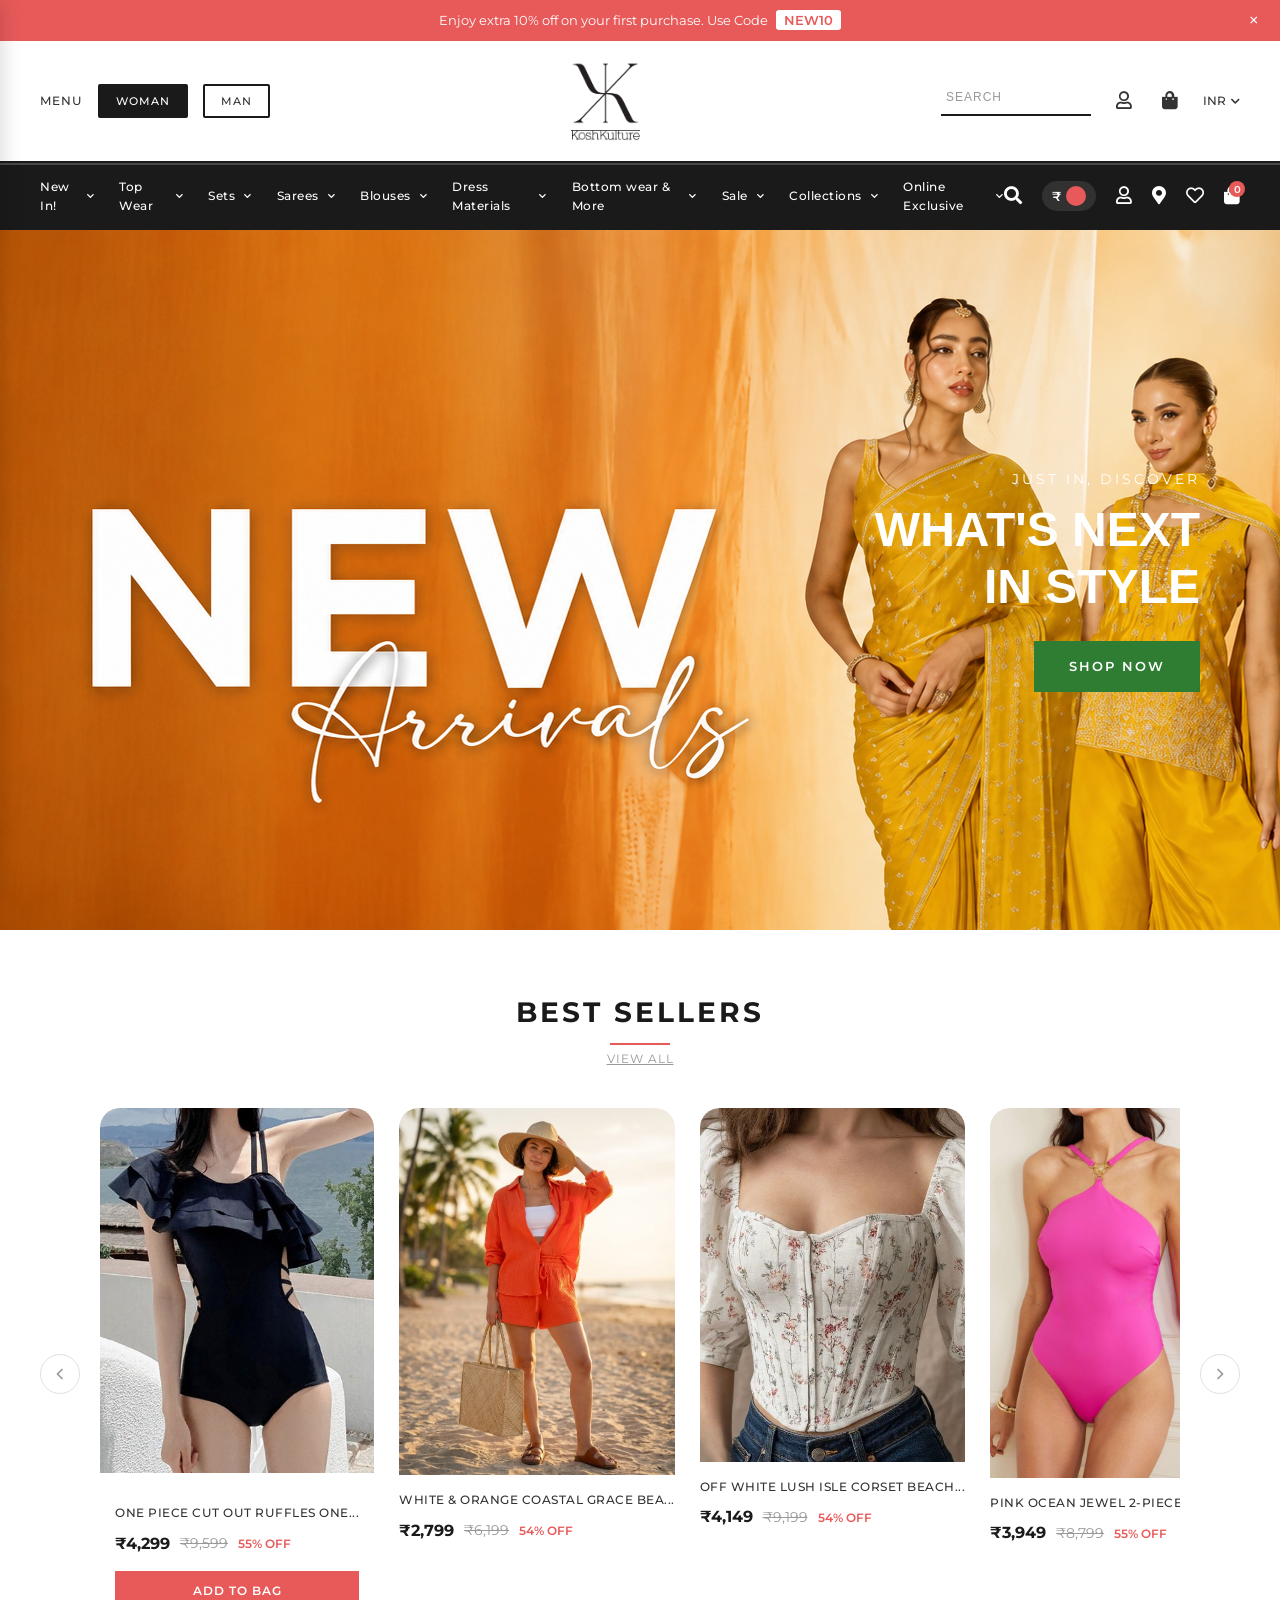
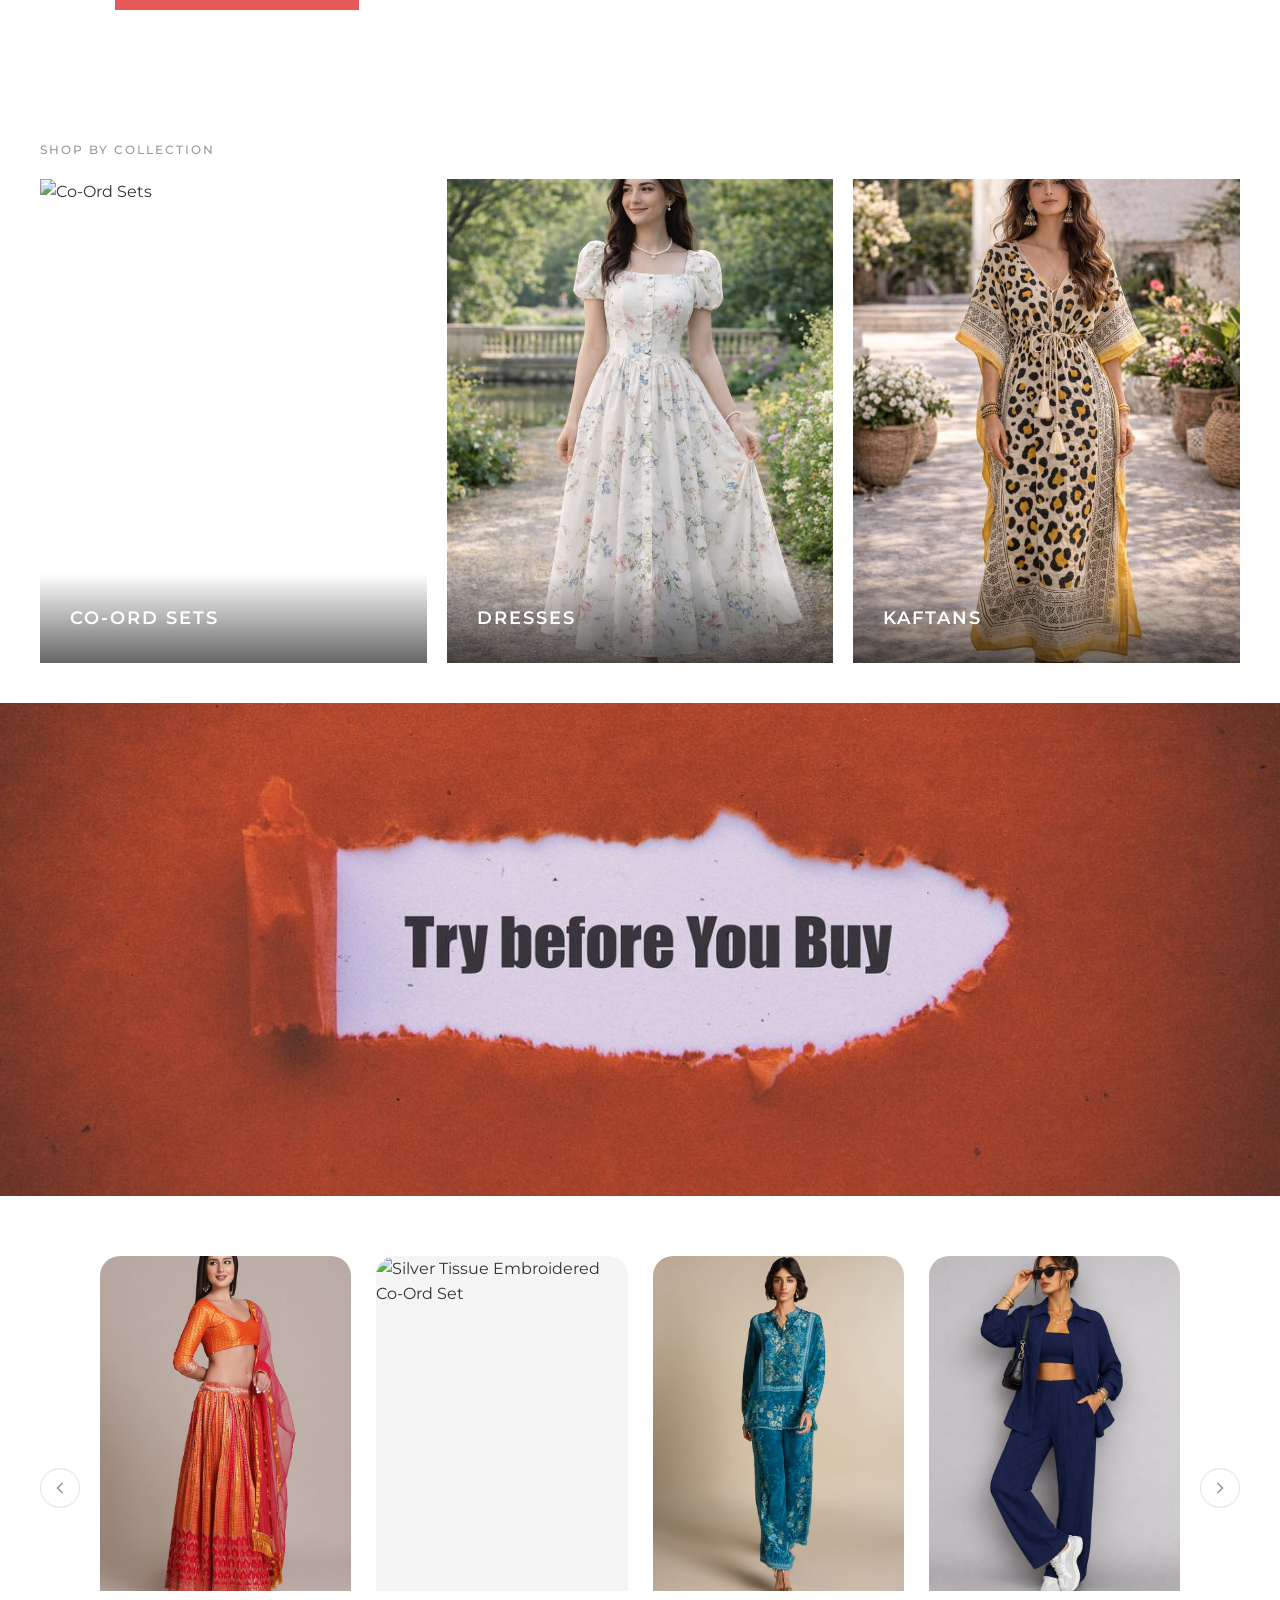
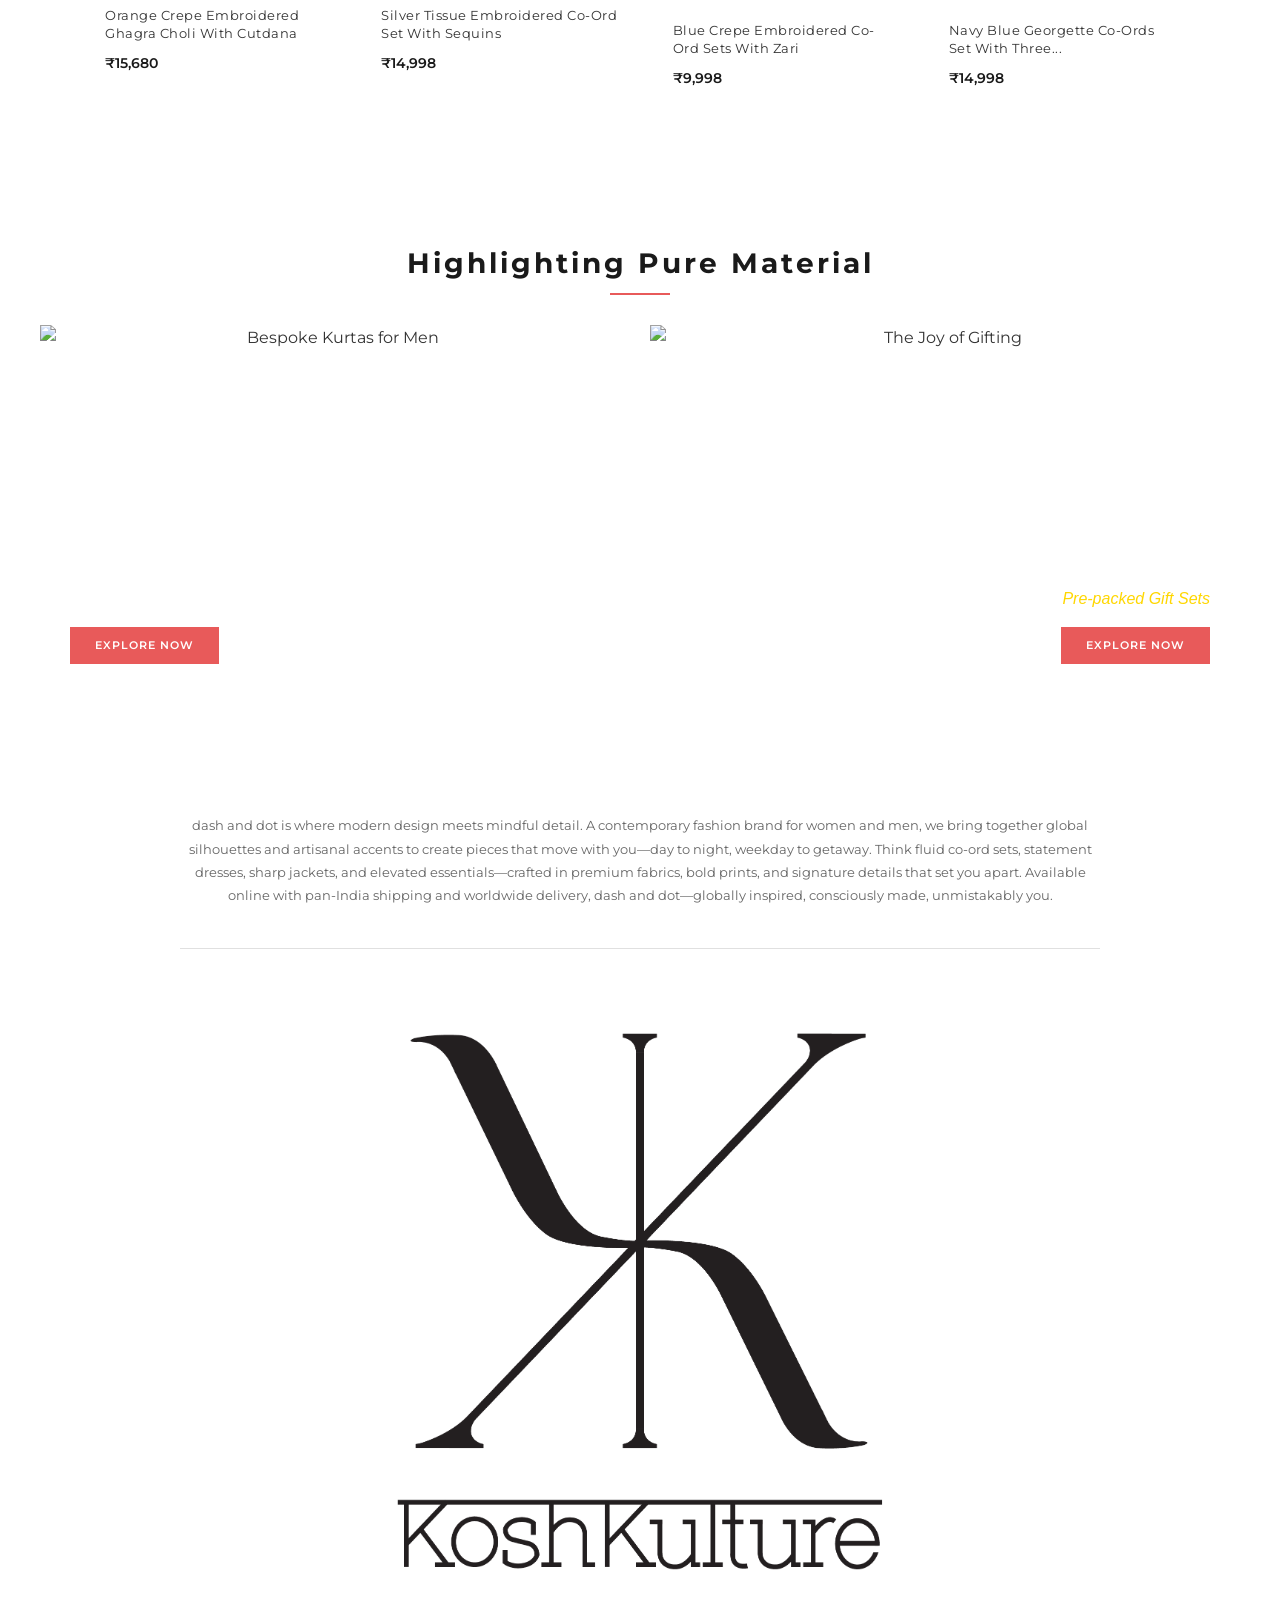
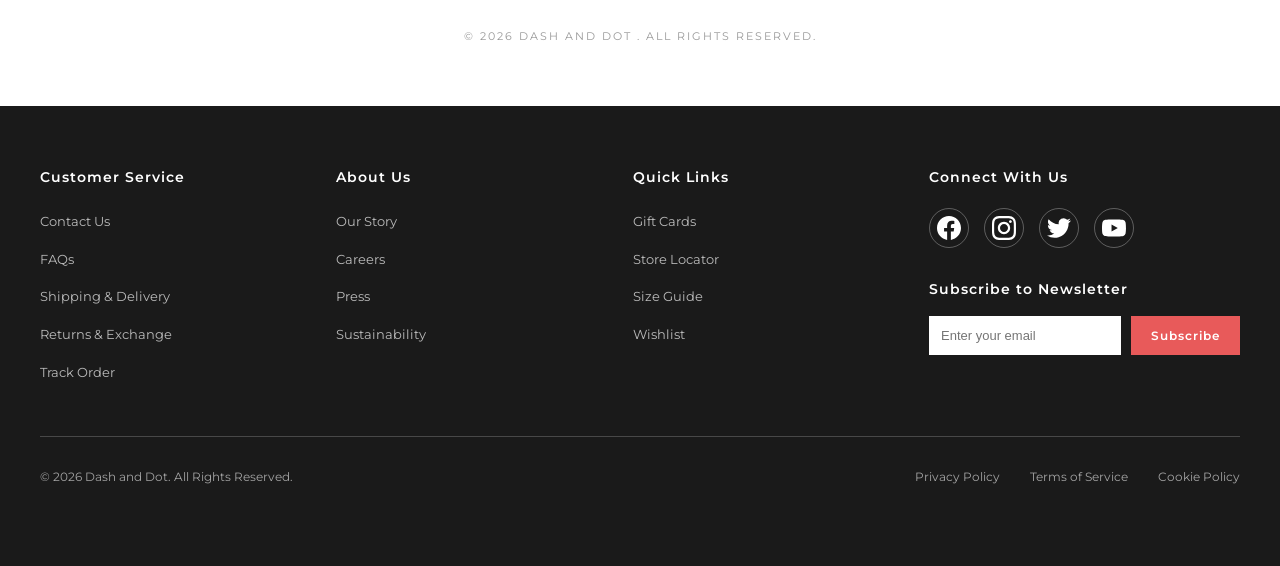
==== index.html @ b61d1ba9 "I luv u prateek sor" ====
<!DOCTYPE html>
<html lang="en">

<head>
    <meta charset="UTF-8">
    <meta name="viewport" content="width=device-width, initial-scale=1.0">
    <title>Dash and Dot - Contemporary Fashion</title>
    <link rel="stylesheet" href="styles.css">

    <link rel="preconnect" href="https://fonts.googleapis.com">
    <link rel="preconnect" href="https://fonts.gstatic.com" crossorigin>
    <link href="https://fonts.googleapis.com/css2?family=Montserrat:ital,wght@0,100..900;1,100..900&display=swap"
        rel="stylesheet">

    <link rel="stylesheet"
        href="https://fonts.googleapis.com/css2?family=Material+Symbols+Outlined:opsz,wght,FILL,GRAD@24,400,0,0&icon_names=search" />
    <link rel="stylesheet" href="https://cdnjs.cloudflare.com/ajax/libs/font-awesome/5.15.4/css/all.min.css">
    <link rel="stylesheet" href="https://cdn.jsdelivr.net/npm/swiper@11/swiper-bundle.min.css">
</head>

<body>
    <!-- Mobile Menu Overlay -->
    <div class="mobile-menu-overlay" id="mobileMenuOverlay"></div>

    <!-- Mobile Menu Drawer -->
    <nav class="mobile-menu-drawer" id="mobileMenuDrawer">
        <div class="mobile-menu-header">
            <div class="mobile-logo">
                <img src="./images/logo.png"/>
            </div>
            <button class="mobile-menu-close" id="mobileMenuClose">&times;</button>
        </div>
        <div class="mobile-menu-search">
            <input type="text" placeholder="Search for products...">
        </div>
        <ul class="mobile-menu-nav">
            <li class="mobile-nav-item"><a href="products.html">New In! <i class="fas fa-chevron-right"></i></a></li>
            <li class="mobile-nav-item"><a href="products.html">Top Wear <i class="fas fa-chevron-right"></i></a></li>
            <li class="mobile-nav-item"><a href="products.html">Sets <i class="fas fa-chevron-right"></i></a></li>
            <li class="mobile-nav-item"><a href="products.html">Sarees <i class="fas fa-chevron-right"></i></a></li>
            <li class="mobile-nav-item"><a href="products.html">Blouses <i class="fas fa-chevron-right"></i></a></li>
            <li class="mobile-nav-item"><a href="products.html">Dress Materials <i class="fas fa-chevron-right"></i></a></li>
            <li class="mobile-nav-item"><a href="products.html">Bottom Wear <i class="fas fa-chevron-right"></i></a></li>
            <li class="mobile-nav-item"><a href="products.html">Sale <i class="fas fa-chevron-right"></i></a></li>
            <li class="mobile-nav-item"><a href="products.html">Collections <i class="fas fa-chevron-right"></i></a></li>
            <li class="mobile-nav-item"><a href="products.html">Online Exclusive <i class="fas fa-chevron-right"></i></a></li>
        </ul>
        <div class="mobile-menu-footer">
            <div class="gender-btns">
                <button class="gender-btn active">WOMAN</button>
                <button class="gender-btn">MAN</button>
            </div>
        </div>
    </nav>

    <!-- Promo Banner -->
    <div class="promo-banner">
        <p>Enjoy extra 10% off on your first purchase. Use Code <span class="promo-code">NEW10</span></p>
        <button class="promo-close">&times;</button>
    </div>

    <!-- Header -->
    <header class="header">
        <div class="header-top">
            <div class="header-left">
                <button class="hamburger-btn" id="hamburgerBtn" aria-label="Open menu">
                    <span class="hamburger-icon"></span>
                </button>
                <button class="menu-btn">MENU</button>
                <button class="gender-btn active">WOMAN</button>
                <button class="gender-btn">MAN</button>
            </div>
            <div class="logo">
                <a href="index.html">
                    <img src="./images/logo.png"/>
                </a>
            </div>
            <div class="header-right">
                <div class="search-box">
                    <input type="text" placeholder="SEARCH">
                </div>
                <button class="icon-btn user-btn">
                    <i class="far fa-user"></i>
                </button>
                <button class="icon-btn cart-btn">
                    <i class="fas fa-shopping-bag"></i>
                </button>
                <div class="currency-select">
                    <span>INR</span>
                    <i class="fas fa-chevron-down"></i>
                </div>
            </div>
        </div>
        <nav class="main-nav">
            <ul class="nav-list">
                <li class="nav-item">
                    <a href="#">New In! <i class="fas fa-chevron-down"></i></a>
                </li>
                <li class="nav-item">
                    <a href="#">Top Wear <i class="fas fa-chevron-down"></i></a>
                </li>
                <li class="nav-item">
                    <a href="#">Sets <i class="fas fa-chevron-down"></i></a>
                </li>
                <li class="nav-item">
                    <a href="#">Sarees <i class="fas fa-chevron-down"></i></a>
                </li>
                <li class="nav-item">
                    <a href="#">Blouses <i class="fas fa-chevron-down"></i></a>
                </li>
                <li class="nav-item">
                    <a href="#">Dress Materials <i class="fas fa-chevron-down"></i></a>
                </li>
                <li class="nav-item">
                    <a href="#">Bottom wear & More <i class="fas fa-chevron-down"></i></a>
                </li>
                <li class="nav-item">
                    <a href="#">Sale <i class="fas fa-chevron-down"></i></a>
                </li>
                <li class="nav-item">
                    <a href="#">Collections <i class="fas fa-chevron-down"></i></a>
                </li>
                <li class="nav-item">
                    <a href="#">Online Exclusive <i class="fas fa-chevron-down"></i></a>
                </li>
            </ul>
            <div class="nav-icons">
                <button class="nav-icon-btn">
                    <i class="fas fa-search"></i>
                </button>
                <button class="nav-icon-btn currency-toggle">
                    <span class="rupee">&#8377;</span>
                    <span class="toggle-dot"></span>
                </button>
                <button class="nav-icon-btn">
                    <i class="far fa-user"></i>
                </button>
                <button class="nav-icon-btn">
                    <i class="fas fa-map-marker-alt"></i>
                </button>
                <button class="nav-icon-btn wishlist-btn">
                    <i class="far fa-heart"></i>
                </button>
                <button class="nav-icon-btn cart-icon">
                    <i class="fas fa-shopping-bag"></i>
                    <span class="cart-count">0</span>
                </button>
            </div>
        </nav>
    </header>

    <!-- Hero Section -->
    <section class="hero">
        <div class="hero-content">
            <div class="hero-heading">
            </div>
            <div class="hero-text-right">
                <p class="hero-tagline">JUST IN, DISCOVER</p>
                <h2 class="hero-heading">WHAT'S NEXT<br>IN STYLE</h2>
                <a href="products.html" class="btn-shop-now">SHOP NOW</a>
            </div>
        </div>
    </section>

    <!-- Best Sellers Section -->
    <section class="best-sellers scroll-reveal">
        <h2 class="section-title">BEST SELLERS</h2>
        <a href="products.html" class="view-all">VIEW ALL</a>

        <div class="products-carousel">
            <button class="carousel-btn prev">
                <svg width="20" height="20" viewBox="0 0 24 24" fill="none" stroke="currentColor" stroke-width="2">
                    <polyline points="15 18 9 12 15 6"></polyline>
                </svg>
            </button>

            <div class="products-grid swiper products-swiper">
                <div class="swiper-wrapper">
                    <a href="product-detail.html" class="product-card swiper-slide">
                        <div class="product-image">
                            <img src="./images/one-piece-swim.jpg" alt="Blue Flora Sky 3-Piece Swimsuit Set">
                            <button class="wishlist-btn" onclick="event.preventDefault();">
                                <svg width="20" height="20" viewBox="0 0 24 24" fill="none" stroke="currentColor"
                                    stroke-width="2">
                                    <path
                                        d="M20.84 4.61a5.5 5.5 0 0 0-7.78 0L12 5.67l-1.06-1.06a5.5 5.5 0 0 0-7.78 7.78l1.06 1.06L12 21.23l7.78-7.78 1.06-1.06a5.5 5.5 0 0 0 0-7.78z">
                                    </path>
                                </svg>
                            </button>

                        </div>
                        <div class="product-info">
                            <div class="padding-15">
                                <h3 class="product-name">One Piece Cut Out Ruffles One...</h3>
                                <div class="product-price">
                                    <span class="current-price">&#8377;4,299</span>
                                    <span class="original-price">&#8377;9,599</span>
                                    <span class="discount">55% OFF</span>
                                </div>
                                <button class="btn-add-to-bag" onclick="event.preventDefault();">ADD TO BAG</button>
                            </div>
                        </div>
                    </a>

                    <a href="product-detail.html" class="product-card swiper-slide">
                        <div class="product-image">
                            <img src="./images/bright-orange.jpg" alt="White & Orange Coastal Grace Beach Set">
                            <button class="wishlist-btn" onclick="event.preventDefault();">
                                <svg width="20" height="20" viewBox="0 0 24 24" fill="none" stroke="currentColor"
                                    stroke-width="2">
                                    <path
                                        d="M20.84 4.61a5.5 5.5 0 0 0-7.78 0L12 5.67l-1.06-1.06a5.5 5.5 0 0 0-7.78 7.78l1.06 1.06L12 21.23l7.78-7.78 1.06-1.06a5.5 5.5 0 0 0 0-7.78z">
                                    </path>
                                </svg>
                            </button>
                        </div>
                        <div class="product-info">
                            <div class="paddin-15" >
                                <h3 class="product-name">WHITE & ORANGE COASTAL GRACE BEA...</h3>
                                <div class="product-price">
                                    <span class="current-price">&#8377;2,799</span>
                                    <span class="original-price">&#8377;6,199</span>
                                    <span class="discount">54% OFF</span>
                                </div>
                            </div>
                        </div>
                    </a>

                    <a href="product-detail.html" class="product-card swiper-slide">
                        <div class="product-image">
                            <img src="./images/adsgvs.jpg" alt="Off White Lush Isle Corset Beach Set">
                            <button class="wishlist-btn" onclick="event.preventDefault();">
                                <svg width="20" height="20" viewBox="0 0 24 24" fill="none" stroke="currentColor"
                                    stroke-width="2">
                                    <path
                                        d="M20.84 4.61a5.5 5.5 0 0 0-7.78 0L12 5.67l-1.06-1.06a5.5 5.5 0 0 0-7.78 7.78l1.06 1.06L12 21.23l7.78-7.78 1.06-1.06a5.5 5.5 0 0 0 0-7.78z">
                                    </path>
                                </svg>
                            </button>
                        </div>
                        <div class="product-info">
                            <h3 class="product-name">OFF WHITE LUSH ISLE CORSET BEACH...</h3>
                            <div class="product-price">
                                <span class="current-price">&#8377;4,149</span>
                                <span class="original-price">&#8377;9,199</span>
                                <span class="discount">54% OFF</span>
                            </div>
                        </div>
                    </a>

                    <a href="product-detail.html" class="product-card swiper-slide">
                        <div class="product-image">
                            <img src="./images/pink.jpg" alt="Pink Ocean Jewel 2-Piece Swimsuit">
                            <button class="wishlist-btn" onclick="event.preventDefault();">
                                <svg width="20" height="20" viewBox="0 0 24 24" fill="none" stroke="currentColor"
                                    stroke-width="2">
                                    <path
                                        d="M20.84 4.61a5.5 5.5 0 0 0-7.78 0L12 5.67l-1.06-1.06a5.5 5.5 0 0 0-7.78 7.78l1.06 1.06L12 21.23l7.78-7.78 1.06-1.06a5.5 5.5 0 0 0 0-7.78z">
                                    </path>
                                </svg>
                            </button>
                        </div>
                        <div class="product-info">
                            <h3 class="product-name">PINK OCEAN JEWEL 2-PIECE SWIMSUIT ...</h3>
                            <div class="product-price">
                                <span class="current-price">&#8377;3,949</span>
                                <span class="original-price">&#8377;8,799</span>
                                <span class="discount">55% OFF</span>
                            </div>
                        </div>
                    </a>
                </div>
                <div class="swiper-pagination"></div>
            </div>

            <button class="carousel-btn next">
                <svg width="20" height="20" viewBox="0 0 24 24" fill="none" stroke="currentColor" stroke-width="2">
                    <polyline points="9 18 15 12 9 6"></polyline>
                </svg>
            </button>
        </div>
    </section>

    <!-- Shop by Collection -->
    <section class="shop-collection scroll-reveal">
        <h3 class="collection-label">SHOP BY COLLECTION</h3>
        <div class="collection-grid stagger-reveal">
            <div class="collection-card stagger-item">
                <img src="https://images.unsplash.com/photo-1490481651871-ab68de25d43d?w=400&h=500&fit=crop"
                    alt="Co-Ord Sets">
                <div class="collection-overlay">
                    <h3 class="collection-name">CO-ORD SETS</h3>
                </div>
            </div>
            <div class="collection-card stagger-item">
                <img src="./images/dresses.jpg"
                    alt="Dresses">
                <div class="collection-overlay">
                    <h3 class="collection-name">DRESSES</h3>
                </div>
            </div>
            <div class="collection-card stagger-item">
                <img src="./images/kaftan.jpg"
                    alt="Kaftans">
                <div class="collection-overlay">
                    <h3 class="collection-name">KAFTANS</h3>
                </div>
            </div>
        </div>
    </section>

    <!-- Try Before You Buy Banner -->
    <section style="width: 100%;">
        <img src="./images/img31.jpg" style="width: -webkit-fill-available;" />
        <!-- <div class="try-content">
        </div> -->
    </section>

    <!-- Featured Products Carousel -->
    <section class="featured-products scroll-reveal">
        <div class="products-carousel">
            <button class="carousel-btn prev">
                <svg width="20" height="20" viewBox="0 0 24 24" fill="none" stroke="currentColor" stroke-width="2">
                    <polyline points="15 18 9 12 15 6"></polyline>
                </svg>
            </button>

            <div class="products-grid featured swiper featured-swiper">
                <div class="swiper-wrapper">
                    <a href="product-detail.html" class="product-card featured-card swiper-slide">
                        <div class="product-image">
                            <img src="./images/gr.jpg"
                                alt="Orange Crepe Embroidered Ghagra Choli">
                            <button class="wishlist-btn" onclick="event.preventDefault();">
                                <svg width="20" height="20" viewBox="0 0 24 24" fill="none" stroke="currentColor"
                                    stroke-width="2">
                                    <path
                                        d="M20.84 4.61a5.5 5.5 0 0 0-7.78 0L12 5.67l-1.06-1.06a5.5 5.5 0 0 0-7.78 7.78l1.06 1.06L12 21.23l7.78-7.78 1.06-1.06a5.5 5.5 0 0 0 0-7.78z">
                                    </path>
                                </svg>
                            </button>
                            <button class="quick-add" onclick="event.preventDefault();">
                                <svg width="16" height="16" viewBox="0 0 24 24" fill="none" stroke="currentColor"
                                    stroke-width="2">
                                    <path d="M6 2L3 6v14a2 2 0 0 0 2 2h14a2 2 0 0 0 2-2V6l-3-4z"></path>
                                    <line x1="3" y1="6" x2="21" y2="6"></line>
                                    <path d="M16 10a4 4 0 0 1-8 0"></path>
                                </svg>
                            </button>
                        </div>
                        <div class="product-info">
                            <h3 class="product-name">Orange Crepe Embroidered Ghagra Choli With Cutdana</h3>
                            <span class="product-price-single">&#8377;15,680</span>
                        </div>
                    </a>

                    <a href="product-detail.html" class="product-card featured-card swiper-slide">
                        <div class="product-image">
                            <img src="https://images.unsplash.com/photo-1585487000160-6ebcfceb0d03?w=400&h=500&fit=crop"
                                alt="Silver Tissue Embroidered Co-Ord Set">
                            <button class="wishlist-btn" onclick="event.preventDefault();">
                                <svg width="20" height="20" viewBox="0 0 24 24" fill="none" stroke="currentColor"
                                    stroke-width="2">
                                    <path
                                        d="M20.84 4.61a5.5 5.5 0 0 0-7.78 0L12 5.67l-1.06-1.06a5.5 5.5 0 0 0-7.78 7.78l1.06 1.06L12 21.23l7.78-7.78 1.06-1.06a5.5 5.5 0 0 0 0-7.78z">
                                    </path>
                                </svg>
                            </button>
                            <button class="quick-add" onclick="event.preventDefault();">
                                <svg width="16" height="16" viewBox="0 0 24 24" fill="none" stroke="currentColor"
                                    stroke-width="2">
                                    <path d="M6 2L3 6v14a2 2 0 0 0 2 2h14a2 2 0 0 0 2-2V6l-3-4z"></path>
                                    <line x1="3" y1="6" x2="21" y2="6"></line>
                                    <path d="M16 10a4 4 0 0 1-8 0"></path>
                                </svg>
                            </button>
                        </div>
                        <div class="product-info">
                            <h3 class="product-name">Silver Tissue Embroidered Co-Ord Set With Sequins</h3>
                            <span class="product-price-single">&#8377;14,998</span>
                        </div>
                    </a>

                    <a href="product-detail.html" class="product-card featured-card swiper-slide">
                        <div class="product-image">
                            <img src="./images/blue-crepe.jpg"
                                alt="Blue Crepe Embroidered Co-Ord Sets">
                            <button class="wishlist-btn" onclick="event.preventDefault();">
                                <svg width="20" height="20" viewBox="0 0 24 24" fill="none" stroke="currentColor"
                                    stroke-width="2">
                                    <path
                                        d="M20.84 4.61a5.5 5.5 0 0 0-7.78 0L12 5.67l-1.06-1.06a5.5 5.5 0 0 0-7.78 7.78l1.06 1.06L12 21.23l7.78-7.78 1.06-1.06a5.5 5.5 0 0 0 0-7.78z">
                                    </path>
                                </svg>
                            </button>
                            <button class="quick-add" onclick="event.preventDefault();">
                                <svg width="16" height="16" viewBox="0 0 24 24" fill="none" stroke="currentColor"
                                    stroke-width="2">
                                    <path d="M6 2L3 6v14a2 2 0 0 0 2 2h14a2 2 0 0 0 2-2V6l-3-4z"></path>
                                    <line x1="3" y1="6" x2="21" y2="6"></line>
                                    <path d="M16 10a4 4 0 0 1-8 0"></path>
                                </svg>
                            </button>
                        </div>
                        <div class="product-info">
                            <div class="padding-15">
                                <h3 class="product-name">Blue Crepe Embroidered Co-Ord Sets With Zari</h3>
                                <span class="product-price-single">&#8377;9,998</span>
                            </div>
                        </div>
                    </a>

                    <a href="product-detail.html" class="product-card featured-card swiper-slide">
                        <div class="product-image">
                            <img src="./images/navy-blue.jpg"
                                alt="Navy Blue Georgette Co-Ords Set">
                            <button class="wishlist-btn" onclick="event.preventDefault();">
                                <svg width="20" height="20" viewBox="0 0 24 24" fill="none" stroke="currentColor"
                                    stroke-width="2">
                                    <path
                                        d="M20.84 4.61a5.5 5.5 0 0 0-7.78 0L12 5.67l-1.06-1.06a5.5 5.5 0 0 0-7.78 7.78l1.06 1.06L12 21.23l7.78-7.78 1.06-1.06a5.5 5.5 0 0 0 0-7.78z">
                                    </path>
                                </svg>
                            </button>
                            <button class="quick-add" onclick="event.preventDefault();">
                                <svg width="16" height="16" viewBox="0 0 24 24" fill="none" stroke="currentColor"
                                    stroke-width="2">
                                    <path d="M6 2L3 6v14a2 2 0 0 0 2 2h14a2 2 0 0 0 2-2V6l-3-4z"></path>
                                    <line x1="3" y1="6" x2="21" y2="6"></line>
                                    <path d="M16 10a4 4 0 0 1-8 0"></path>
                                </svg>
                            </button>
                        </div>
                        <div class="product-info">
                            <div class="padding-15">
                                <h3 class="product-name">Navy Blue Georgette Co-Ords Set With Three...</h3>
                                <span class="product-price-single">&#8377;14,998</span>
                            </div>
                        </div>
                    </a>
                </div>
                <div class="swiper-pagination"></div>
            </div>

            <button class="carousel-btn next">
                <svg width="20" height="20" viewBox="0 0 24 24" fill="none" stroke="currentColor" stroke-width="2">
                    <polyline points="9 18 15 12 9 6"></polyline>
                </svg>
            </button>
        </div>
    </section>

    <!-- Highlighting Pure Material -->
    <section class="highlight-section scroll-reveal">
        <h2 class="section-title">Highlighting Pure Material</h2>
        <div class="highlight-grid stagger-reveal">
            <div class="highlight-card stagger-item">
                <img src="https://images.unsplash.com/photo-1617137968427-85924c800a22?w=500&h=400&fit=crop"
                    alt="Bespoke Kurtas for Men">
                <div class="highlight-content">
                    <h3 class="highlight-brand">BESPOKE</h3>
                    <p class="highlight-subtitle">KURTAS <em>for</em> MEN</p>
                    <p class="highlight-tagline"><em>A Fabindia Kurta, Exclusively for You</em></p>
                    <a href="#" class="btn-explore">EXPLORE NOW</a>
                </div>
            </div>
            <div class="highlight-card stagger-item">
                <img src="https://images.unsplash.com/photo-1513201099705-a9746e1e201f?w=500&h=400&fit=crop"
                    alt="The Joy of Gifting">
                <div class="highlight-content right">
                    <h3 class="highlight-title">THE JOY OF GIFTING</h3>
                    <p class="highlight-tagline gift"><em>Pre-packed Gift Sets</em></p>
                    <a href="#" class="btn-explore">EXPLORE NOW</a>
                </div>
            </div>
        </div>
    </section>

    <!-- About Section -->
    <section class="about-section scroll-reveal">
        <div class="about-content">
            <p class="about-text">dash and dot is where modern design meets mindful detail. A contemporary fashion brand
                for women and men, we bring together global silhouettes and artisanal accents to create pieces that move
                with you—day to night, weekday to getaway. Think fluid co-ord sets, statement dresses, sharp jackets,
                and elevated essentials—crafted in premium fabrics, bold prints, and signature details that set you
                apart. Available online with pan-India shipping and worldwide delivery, dash and dot—globally inspired,
                consciously made, unmistakably you.</p>
        </div>
        <div class="about-logo">
            <img src="./images/logo.png"/>
            <p class="copyright">&copy; 2026 DASH AND DOT . ALL RIGHTS RESERVED.</p>
        </div>
    </section>

    <!-- Footer -->
    <footer class="footer">
        <div class="footer-content stagger-reveal">
            <div class="footer-section stagger-item">
                <h4>Customer Service</h4>
                <ul>
                    <li><a href="#">Contact Us</a></li>
                    <li><a href="#">FAQs</a></li>
                    <li><a href="#">Shipping & Delivery</a></li>
                    <li><a href="#">Returns & Exchange</a></li>
                    <li><a href="#">Track Order</a></li>
                </ul>
            </div>
            <div class="footer-section stagger-item">
                <h4>About Us</h4>
                <ul>
                    <li><a href="#">Our Story</a></li>
                    <li><a href="#">Careers</a></li>
                    <li><a href="#">Press</a></li>
                    <li><a href="#">Sustainability</a></li>
                </ul>
            </div>
            <div class="footer-section stagger-item">
                <h4>Quick Links</h4>
                <ul>
                    <li><a href="#">Gift Cards</a></li>
                    <li><a href="#">Store Locator</a></li>
                    <li><a href="#">Size Guide</a></li>
                    <li><a href="#">Wishlist</a></li>
                </ul>
            </div>
            <div class="footer-section stagger-item">
                <h4>Connect With Us</h4>
                <div class="social-links">
                    <a href="#" class="social-link">
                        <svg width="24" height="24" viewBox="0 0 24 24" fill="currentColor">
                            <path
                                d="M24 12.073c0-6.627-5.373-12-12-12s-12 5.373-12 12c0 5.99 4.388 10.954 10.125 11.854v-8.385H7.078v-3.47h3.047V9.43c0-3.007 1.792-4.669 4.533-4.669 1.312 0 2.686.235 2.686.235v2.953H15.83c-1.491 0-1.956.925-1.956 1.874v2.25h3.328l-.532 3.47h-2.796v8.385C19.612 23.027 24 18.062 24 12.073z" />
                        </svg>
                    </a>
                    <a href="#" class="social-link">
                        <svg width="24" height="24" viewBox="0 0 24 24" fill="currentColor">
                            <path
                                d="M12 2.163c3.204 0 3.584.012 4.85.07 3.252.148 4.771 1.691 4.919 4.919.058 1.265.069 1.645.069 4.849 0 3.205-.012 3.584-.069 4.849-.149 3.225-1.664 4.771-4.919 4.919-1.266.058-1.644.07-4.85.07-3.204 0-3.584-.012-4.849-.07-3.26-.149-4.771-1.699-4.919-4.92-.058-1.265-.07-1.644-.07-4.849 0-3.204.013-3.583.07-4.849.149-3.227 1.664-4.771 4.919-4.919 1.266-.057 1.645-.069 4.849-.069zm0-2.163c-3.259 0-3.667.014-4.947.072-4.358.2-6.78 2.618-6.98 6.98-.059 1.281-.073 1.689-.073 4.948 0 3.259.014 3.668.072 4.948.2 4.358 2.618 6.78 6.98 6.98 1.281.058 1.689.072 4.948.072 3.259 0 3.668-.014 4.948-.072 4.354-.2 6.782-2.618 6.979-6.98.059-1.28.073-1.689.073-4.948 0-3.259-.014-3.667-.072-4.947-.196-4.354-2.617-6.78-6.979-6.98-1.281-.059-1.69-.073-4.949-.073zm0 5.838c-3.403 0-6.162 2.759-6.162 6.162s2.759 6.163 6.162 6.163 6.162-2.759 6.162-6.163c0-3.403-2.759-6.162-6.162-6.162zm0 10.162c-2.209 0-4-1.79-4-4 0-2.209 1.791-4 4-4s4 1.791 4 4c0 2.21-1.791 4-4 4zm6.406-11.845c-.796 0-1.441.645-1.441 1.44s.645 1.44 1.441 1.44c.795 0 1.439-.645 1.439-1.44s-.644-1.44-1.439-1.44z" />
                        </svg>
                    </a>
                    <a href="#" class="social-link">
                        <svg width="24" height="24" viewBox="0 0 24 24" fill="currentColor">
                            <path
                                d="M23.953 4.57a10 10 0 01-2.825.775 4.958 4.958 0 002.163-2.723c-.951.555-2.005.959-3.127 1.184a4.92 4.92 0 00-8.384 4.482C7.69 8.095 4.067 6.13 1.64 3.162a4.822 4.822 0 00-.666 2.475c0 1.71.87 3.213 2.188 4.096a4.904 4.904 0 01-2.228-.616v.06a4.923 4.923 0 003.946 4.827 4.996 4.996 0 01-2.212.085 4.936 4.936 0 004.604 3.417 9.867 9.867 0 01-6.102 2.105c-.39 0-.779-.023-1.17-.067a13.995 13.995 0 007.557 2.209c9.053 0 13.998-7.496 13.998-13.985 0-.21 0-.42-.015-.63A9.935 9.935 0 0024 4.59z" />
                        </svg>
                    </a>
                    <a href="#" class="social-link youtube">
                        <svg width="24" height="24" viewBox="0 0 24 24" fill="currentColor">
                            <path
                                d="M23.498 6.186a3.016 3.016 0 0 0-2.122-2.136C19.505 3.545 12 3.545 12 3.545s-7.505 0-9.377.505A3.017 3.017 0 0 0 .502 6.186C0 8.07 0 12 0 12s0 3.93.502 5.814a3.016 3.016 0 0 0 2.122 2.136c1.871.505 9.376.505 9.376.505s7.505 0 9.377-.505a3.015 3.015 0 0 0 2.122-2.136C24 15.93 24 12 24 12s0-3.93-.502-5.814zM9.545 15.568V8.432L15.818 12l-6.273 3.568z" />
                        </svg>
                    </a>
                </div>
                <div class="newsletter">
                    <h4>Subscribe to Newsletter</h4>
                    <div class="newsletter-form">
                        <input type="email" placeholder="Enter your email">
                        <button type="submit">Subscribe</button>
                    </div>
                </div>
            </div>
        </div>
        <div class="footer-bottom">
            <p>&copy; 2026 Dash and Dot. All Rights Reserved.</p>
            <div class="footer-links">
                <a href="#">Privacy Policy</a>
                <a href="#">Terms of Service</a>
                <a href="#">Cookie Policy</a>
            </div>
        </div>
    </footer>
    <!-- Mobile Bottom Navigation -->
    <nav class="mobile-bottom-nav">
        <div class="mobile-bottom-nav-items">
            <a href="index.html" class="mobile-bottom-nav-item active">
                <i class="fas fa-home"></i>
                <span>Home</span>
            </a>
            <a href="products.html" class="mobile-bottom-nav-item">
                <i class="fas fa-th-large"></i>
                <span>Shop</span>
            </a>
            <a href="#" class="mobile-bottom-nav-item">
                <i class="far fa-heart"></i>
                <span>Wishlist</span>
            </a>
            <a href="#" class="mobile-bottom-nav-item">
                <i class="fas fa-shopping-bag"></i>
                <span>Bag</span>
                <span class="cart-count">0</span>
            </a>
            <a href="#" class="mobile-bottom-nav-item">
                <i class="far fa-user"></i>
                <span>Account</span>
            </a>
        </div>
    </nav>

    <script src="https://cdn.jsdelivr.net/npm/swiper@11/swiper-bundle.min.js"></script>
    <script src="script.js"></script>
    <script>
        // Initialize Swiper only on mobile
        function initMobileSwipers() {
            const isMobile = window.innerWidth <= 768;

            if (isMobile) {
                // Best Sellers Swiper
                if (!window.productsSwiper || window.productsSwiper.destroyed) {
                    window.productsSwiper = new Swiper('.products-swiper', {
                        slidesPerView: 1,
                        spaceBetween: 15,
                        centeredSlides: false,
                        grabCursor: true,
                        pagination: {
                            el: '.products-swiper .swiper-pagination',
                            clickable: true,
                        },
                        breakpoints: {
                            0: {
                                slidesPerView: 1,
                                spaceBetween: 15
                            }
                        }
                    });
                }

                // Featured Products Swiper
                if (!window.featuredSwiper || window.featuredSwiper.destroyed) {
                    window.featuredSwiper = new Swiper('.featured-swiper', {
                        slidesPerView: 1,
                        spaceBetween: 15,
                        centeredSlides: false,
                        grabCursor: true,
                        pagination: {
                            el: '.featured-swiper .swiper-pagination',
                            clickable: true,
                        },
                        breakpoints: {
                            0: {
                                slidesPerView: 1,
                                spaceBetween: 15
                            }
                        }
                    });
                }
            } else {
                // Destroy swipers on desktop
                if (window.productsSwiper && !window.productsSwiper.destroyed) {
                    window.productsSwiper.destroy(true, true);
                    window.productsSwiper = null;
                }
                if (window.featuredSwiper && !window.featuredSwiper.destroyed) {
                    window.featuredSwiper.destroy(true, true);
                    window.featuredSwiper = null;
                }
            }
        }

        // Init on load
        document.addEventListener('DOMContentLoaded', initMobileSwipers);

        // Re-init on resize (debounced)
        let resizeTimeout;
        window.addEventListener('resize', function() {
            clearTimeout(resizeTimeout);
            resizeTimeout = setTimeout(initMobileSwipers, 250);
        });
    </script>
</body>

</html>
---- styles.css ----
/* ==========================================
   DASH AND DOT - FASHION E-COMMERCE WEBSITE
   ========================================== */

/* CSS Reset & Base Styles */
*, *::before, *::after {
    margin: 0;
    padding: 0;
    box-sizing: border-box;
}

:root {
    --primary-coral: #e85a5a;
    --primary-dark: #1a1a1a;
    --text-dark: #333333;
    --text-light: #666666;
    --text-muted: #999999;
    --bg-light: #f5f5f5;
    --bg-white: #ffffff;
    --border-light: #e0e0e0;
    --accent-gold: #c4a35a;
    --accent-green: #2e7d32;
    --hero-orange: #d4824a;
    --font-primary: "Montserrat", sans-serif;
    --font-display: "Poppins", sans-serif;
}

html {
    scroll-behavior: smooth;
}

body {
    font-family: var(--font-primary);
    color: var(--text-dark);
    line-height: 1.6;
    background-color: var(--bg-white);
    overflow-x: hidden;
}

a {
    text-decoration: none;
    color: inherit;
}

button {
    cursor: pointer;
    border: none;
    background: none;
    font-family: inherit;
}

img {
    max-width: 100%;
    height: auto;
    display: block;
}

ul {
    list-style: none;
}

/* ==========================================
   PROMO BANNER
   ========================================== */
.promo-banner {
    background-color: var(--primary-coral);
    color: var(--bg-white);
    text-align: center;
    padding: 10px 20px;
    font-size: 13px;
    position: relative;
    display: flex;
    align-items: center;
    justify-content: center;
}

.promo-banner p {
    margin: 0;
}

.promo-code {
    background-color: var(--bg-white);
    color: var(--primary-coral);
    padding: 2px 8px;
    border-radius: 3px;
    font-weight: 600;
    margin-left: 5px;
}

.promo-close {
    position: absolute;
    right: 20px;
    color: var(--bg-white);
    font-size: 20px;
    line-height: 1;
}

/* ==========================================
   HEADER
   ========================================== */
.header {
    background-color: var(--primary-dark);
    border-bottom: 3px solid var(--primary-dark);
    width: 100%;
}

.header-top {
    display: flex;
    align-items: center;
    justify-content: space-between;
    padding: 15px 40px;
    max-width: 1400px;
    margin: 0 auto;
    background-color: var(--bg-white);
    border-bottom: 2px solid var(--primary-dark);
}

.header-left {
    display: flex;
    align-items: center;
    gap: 15px;
}

.menu-btn {
    font-size: 12px;
    font-weight: 500;
    letter-spacing: 1px;
    color: var(--text-dark);
}

.gender-btn {
    font-size: 11px;
    font-weight: 500;
    letter-spacing: 1px;
    padding: 8px 16px;
    border: 2px solid var(--primary-dark);
    border-radius: 2px;
    color: var(--text-dark);
    transition: all 0.3s ease;
}

.gender-btn.active,
.gender-btn:hover {
    background-color: var(--primary-dark);
    color: var(--bg-white);
    border-color: var(--primary-dark);
}

/* Logo */
.logo a {
    display: flex;
    align-items: center;
    font-size: 36px;
    color: var(--primary-dark);
}

.logo a img {
    height: 90px;
    width: auto;
    /* object-fit: contain; */
}

.logo-dash {
    font-weight: 300;
    margin-right: 5px;
}

.logo-amp {
    font-family: var(--font-display);
    font-weight: 400;
    font-style: italic;
}

.logo-dot {
    font-size: 24px;
    margin-left: 5px;
}

.brand-name {
    font-size: 24px;
    font-weight: 700;
    letter-spacing: 2px;
}

.header-right {
    display: flex;
    align-items: center;
    gap: 20px;
}

.search-box {
    display: flex;
    align-items: center;
    border-bottom: 2px solid var(--primary-dark);
    padding-bottom: 5px;
}

.search-box input {
    border: none;
    outline: none;
    font-size: 12px;
    letter-spacing: 1px;
    width: 150px;
    padding: 5px;
    background: transparent;
    color: var(--text-dark);
}

.search-box input::placeholder {
    color: var(--text-muted);
}

.search-box svg {
    color: var(--text-muted);
    margin-right: 8px;
}

.icon-btn {
    color: var(--text-dark);
    padding: 5px;
    position: relative;
}

.icon-btn:hover {
    color: var(--primary-coral);
}

.icon-btn i {
    font-size: 18px;
}

.currency-select {
    display: flex;
    align-items: center;
    gap: 5px;
    font-size: 12px;
    font-weight: 500;
    color: var(--text-dark);
}

.currency-select i {
    font-size: 10px;
}

/* Main Navigation */
.main-nav {
    display: flex;
    align-items: center;
    justify-content: space-between;
    padding: 12px 40px;
    background-color: var(--primary-dark);
    border-top: 2px solid rgba(255, 255, 255, 0.2);
    max-width: 1400px;
    margin: 0 auto;
}

.nav-list {
    display: flex;
    align-items: center;
    gap: 25px;
}

.nav-item a {
    display: flex;
    align-items: center;
    gap: 5px;
    font-size: 12px;
    font-weight: 500;
    letter-spacing: 0.5px;
    color: var(--bg-white);
    transition: color 0.3s ease;
}

.nav-item a:hover {
    color: var(--primary-coral);
}

.nav-item svg {
    width: 10px;
    height: 10px;
}

.nav-item i {
    font-size: 8px;
    margin-left: 4px;
}

.nav-icons {
    display: flex;
    align-items: center;
    gap: 20px;
}

.nav-icon-btn {
    color: var(--bg-white);
    position: relative;
}

.nav-icon-btn:hover {
    color: var(--primary-coral);
}

.nav-icon-btn i {
    font-size: 18px;
}

.currency-toggle {
    display: flex;
    align-items: center;
    gap: 5px;
    background-color: rgba(255, 255, 255, 0.1);
    padding: 5px 10px;
    border-radius: 20px;
}

.rupee {
    font-weight: 600;
    color: var(--bg-white);
}

.toggle-dot {
    width: 20px;
    height: 20px;
    background-color: var(--primary-coral);
    border-radius: 50%;
}

.cart-count {
    position: absolute;
    top: -5px;
    right: -5px;
    background-color: var(--primary-coral);
    color: var(--bg-white);
    font-size: 10px;
    width: 16px;
    height: 16px;
    border-radius: 50%;
    display: flex;
    align-items: center;
    justify-content: center;
    font-weight: 600;
}

.badge {
    position: absolute;
    top: -5px;
    right: -5px;
    background-color: var(--primary-coral);
    color: var(--bg-white);
    font-size: 10px;
    padding: 2px 5px;
    border-radius: 10px;
}

/* Products Header */
.products-header .header-top {
    justify-content: center;
    gap: 100px;
}

.product-nav {
    background-color: var(--bg-white);
    border-top: 1px solid var(--border-light);
    padding: 15px 40px;
    overflow-x: auto;
}

.product-nav .nav-list {
    justify-content: center;
    gap: 30px;
    white-space: nowrap;
}

.product-nav .nav-list li a {
    font-size: 11px;
    font-weight: 500;
    letter-spacing: 1px;
}

.product-nav .nav-list li a.highlight {
    color: var(--primary-coral);
}

.product-nav .nav-list li a sup {
    font-size: 8px;
    color: var(--primary-coral);
}

/* ==========================================
   HERO SECTION
   ========================================== */
.hero {
    background: linear-gradient(135deg, var(--hero-orange) 0%, #c67d3d 100%);
    min-height: 700px;
    position: relative;
    display: flex;
    align-items: center;
    overflow: hidden;
}

.hero::before {
    content: '';
    position: absolute;
    top: 0;
    left: 0;
    right: 0;
    bottom: 0;
    background: url('./images/img-hero.png') no-repeat;
}

.hero-content {
    display: flex;
    justify-content: space-between;
    align-items: center;
    width: 100%;
    max-width: 1400px;
    margin: 0 auto;
    padding: 60px 80px;
    position: relative;
    z-index: 1;
}

.hero-text-left {
    color: var(--bg-white);
}

.hero-title {
    font-family: var(--font-display);
    font-size: 120px;
    font-weight: 700;
    line-height: 0.9;
    letter-spacing: -2px;
}

.hero-subtitle {
    font-family: var(--font-display);
    font-size: 80px;
    font-style: italic;
    font-weight: 400;
    margin-top: -20px;
}

.hero-text-right {
    text-align: right;
    color: var(--bg-white);
}

.hero-tagline {
    font-size: 14px;
    letter-spacing: 3px;
    margin-bottom: 10px;
}

.hero-heading {
    font-family: var(--font-display);
    font-size: 48px;
    font-weight: 700;
    line-height: 1.2;
    margin-bottom: 25px;
}

.btn-shop-now {
    display: inline-block;
    background-color: var(--accent-green);
    color: var(--bg-white);
    padding: 15px 35px;
    font-size: 13px;
    font-weight: 600;
    letter-spacing: 2px;
    transition: all 0.3s ease;
}

.btn-shop-now:hover {
    background-color: #1b5e20;
    transform: translateY(-2px);
}

/* ==========================================
   BEST SELLERS SECTION
   ========================================== */
.best-sellers {
    padding: 60px 40px;
    max-width: 1400px;
    margin: 0 auto;
    text-align: center;
}

.section-title {
    font-size: 28px;
    font-weight: 700;
    letter-spacing: 3px;
    margin-bottom: 10px;
    color: var(--primary-dark);
}

.view-all {
    display: inline-block;
    font-size: 12px;
    letter-spacing: 1px;
    color: var(--text-muted);
    text-decoration: underline;
    margin-bottom: 40px;
}

.view-all:hover {
    color: var(--primary-dark);
}

/* Products Carousel */
.products-carousel {
    position: relative;
    display: flex;
    align-items: center;
    gap: 20px;
}

.carousel-btn {
    width: 40px;
    height: 40px;
    border-radius: 50%;
    background-color: var(--bg-white);
    border: 1px solid var(--border-light);
    display: flex;
    align-items: center;
    justify-content: center;
    color: var(--text-muted);
    transition: all 0.3s ease;
    flex-shrink: 0;
}

.carousel-btn:hover {
    border-color: var(--primary-dark);
    color: var(--primary-dark);
}

.products-grid {
    display: grid;
    grid-template-columns: repeat(4, 1fr);
    gap: 25px;
    flex: 1;
}

.products-grid.featured {
    grid-template-columns: repeat(4, 1fr);
}

/* Swiper wrapper on desktop - show as grid */
@media (min-width: 769px) {
    .products-grid.swiper {
        display: grid !important;
        grid-template-columns: repeat(4, 1fr);
        gap: 25px;
    }

    .products-grid.swiper .swiper-wrapper {
        display: contents;
    }

    .products-grid.swiper .swiper-slide {
        width: auto !important;
    }

    .products-grid.swiper .swiper-pagination {
        display: none !important;
    }

    /* Listing swiper specific - show as 4-column grid on desktop */
    .products-grid.listing.swiper {
        display: grid !important;
        grid-template-columns: repeat(4, 1fr);
        gap: 20px;
    }

    .listing-pagination {
        display: none !important;
    }
}

/* Product Card */
.product-card {
    text-align: left;
    position: relative;
    display: block;
    color: inherit;
}

a.product-card {
    text-decoration: none;
}

.product-image {
    position: relative;
    overflow: hidden;
    border-radius: 20px;
    border-bottom-left-radius: 0px;
    border-bottom-right-radius: 0px;
    background-color: var(--bg-light);
    aspect-ratio: 3/4;
}

.product-image img {
    width: 100%;
    height: 100%;
    object-fit: cover;
    transition: transform 0.5s ease;
}

.product-card:hover .product-image img {
    transform: scale(1.05);
}

.product-image .wishlist-btn {
    position: absolute;
    top: 15px;
    right: 15px;
    width: 36px;
    height: 36px;
    background-color: var(--bg-white);
    border-radius: 50%;
    display: flex;
    align-items: center;
    justify-content: center;
    opacity: 0;
    transition: opacity 0.3s ease;
    box-shadow: 0 2px 8px rgba(0,0,0,0.1);
}

.product-card:hover .wishlist-btn {
    opacity: 1;
}

.wishlist-btn:hover {
    color: var(--primary-coral);
}

.wishlist-btn:hover svg {
    fill: var(--primary-coral);
}

.product-nav {
    position: absolute;
    bottom: 15px;
    left: 50%;
    transform: translateX(-50%);
    display: flex;
    gap: 8px;
}

.product-nav .dot {
    width: 8px;
    height: 8px;
    border-radius: 50%;
    background-color: rgba(255,255,255,0.5);
    border: none;
}

.product-nav .dot.active {
    background-color: var(--bg-white);
}

.quick-add {
    position: absolute;
    bottom: 15px;
    right: 15px;
    width: 36px;
    height: 36px;
    background-color: var(--bg-white);
    border-radius: 50%;
    display: flex;
    align-items: center;
    justify-content: center;
    opacity: 0;
    transition: opacity 0.3s ease;
    box-shadow: 0 2px 8px rgba(0,0,0,0.1);
}

.product-card:hover .quick-add {
    opacity: 1;
}

.badge-label {
    position: absolute;
    top: 15px;
    left: 15px;
    background-color: var(--primary-dark);
    color: var(--bg-white);
    padding: 5px 12px;
    font-size: 10px;
    font-weight: 600;
    letter-spacing: 1px;
    z-index: 1;
}

.product-info {
    padding: 15px 0px;
}

.product-name {
    font-size: 12px;
    font-weight: 500;
    color: var(--text-dark);
    margin-bottom: 8px;
    text-transform: uppercase;
    letter-spacing: 0.5px;
    white-space: nowrap;
    overflow: hidden;
    text-overflow: ellipsis;
}

.product-price {
    display: flex;
    align-items: center;
    gap: 10px;
    flex-wrap: wrap;
}

.current-price {
    font-size: 16px;
    font-weight: 700;
    color: var(--primary-dark);
}

.original-price {
    font-size: 14px;
    color: var(--text-muted);
    text-decoration: line-through;
}

.discount {
    font-size: 12px;
    color: var(--primary-coral);
    font-weight: 600;
}

.product-price-single {
    font-size: 14px;
    font-weight: 600;
    color: var(--primary-dark);
}

.btn-add-to-bag {
    width: 100%;
    padding: 12px 20px;
    margin-top: 15px;
    background-color: var(--primary-coral);
    color: var(--bg-white);
    font-size: 12px;
    font-weight: 600;
    letter-spacing: 1px;
    transition: background-color 0.3s ease;
}

.btn-add-to-bag:hover {
    background-color: #d14848;
}

/* ==========================================
   SHOP BY COLLECTION
   ========================================== */
.shop-collection {
    padding: 40px;
    max-width: 1400px;
    margin: 0 auto;
}

.collection-label {
    font-size: 12px;
    font-weight: 500;
    letter-spacing: 2px;
    color: var(--text-muted);
    margin-bottom: 20px;
}

.collection-grid {
    display: grid;
    grid-template-columns: repeat(3, 1fr);
    gap: 20px;
}

.collection-card {
    position: relative;
    overflow: hidden;
    aspect-ratio: 4/5;
}

.collection-card img {
    width: 100%;
    height: 100%;
    object-fit: cover;
    transition: transform 0.5s ease;
}

.collection-card:hover img {
    transform: scale(1.05);
}

.collection-overlay {
    position: absolute;
    bottom: 0;
    left: 0;
    right: 0;
    padding: 30px;
    background: linear-gradient(transparent, rgba(0,0,0,0.6));
}

.collection-name {
    font-size: 18px;
    font-weight: 600;
    letter-spacing: 2px;
    color: var(--bg-white);
}

/* ==========================================
   TRY BEFORE YOU BUY
   ========================================== */
.try-before-buy {
    background: linear-gradient(135deg, var(--hero-orange) 0%, #c67d3d 100%);
    padding: 80px 40px;
    text-align: center;
    position: relative;
    overflow: hidden;
}

.try-before-buy::before {
    content: '';
    position: absolute;
    top: 50%;
    left: 50%;
    transform: translate(-50%, -50%);
    width: 60%;
    height: 70%;
    background: var(--bg-white);
    border-radius: 50% 50% 0 0;
    opacity: 0.9;
}

.try-content {
    position: relative;
    z-index: 1;
}

.try-title {
    font-family: var(--font-display);
    font-size: 48px;
    font-weight: 600;
    color: var(--primary-dark);
}

/* ==========================================
   FEATURED PRODUCTS
   ========================================== */
.featured-products {
    padding: 60px 40px;
    max-width: 1400px;
    margin: 0 auto;
    border-radius: 20px;
}

.featured-card .product-info {
    padding: 15px 5px;
}

.featured-card .product-name {
    font-size: 13px;
    text-transform: none;
    font-weight: 400;
    white-space: normal;
    line-height: 1.4;
}

/* ==========================================
   HIGHLIGHTING PURE MATERIAL
   ========================================== */
.highlight-section {
    padding: 60px 40px;
    max-width: 1400px;
    margin: 0 auto;
    text-align: center;
}

.highlight-grid {
    display: grid;
    grid-template-columns: repeat(2, 1fr);
    gap: 20px;
    margin-top: 40px;
}

.highlight-card {
    position: relative;
    overflow: hidden;
    aspect-ratio: 16/10;
}

.highlight-card img {
    width: 100%;
    height: 100%;
    object-fit: cover;
}

.highlight-content {
    position: absolute;
    bottom: 30px;
    left: 30px;
    text-align: left;
    color: var(--bg-white);
}

.highlight-content.right {
    left: auto;
    right: 30px;
    text-align: right;
}

.highlight-brand {
    font-family: var(--font-display);
    font-size: 36px;
    font-weight: 700;
    letter-spacing: 3px;
}

.highlight-subtitle {
    font-size: 14px;
    letter-spacing: 3px;
    margin-bottom: 5px;
}

.highlight-tagline {
    font-family: var(--font-display);
    font-size: 16px;
    font-style: italic;
    margin-bottom: 15px;
}

.highlight-tagline.gift {
    color: #ffd700;
}

.highlight-title {
    font-size: 20px;
    font-weight: 600;
    letter-spacing: 3px;
    margin-bottom: 5px;
}

.btn-explore {
    display: inline-block;
    background-color: var(--primary-coral);
    color: var(--bg-white);
    padding: 10px 25px;
    font-size: 11px;
    font-weight: 600;
    letter-spacing: 1px;
    transition: background-color 0.3s ease;
}

.btn-explore:hover {
    background-color: #d14848;
}

/* ==========================================
   ABOUT SECTION
   ========================================== */
.about-section {
    padding: 60px 40px;
    max-width: 1000px;
    margin: 0 auto;
    text-align: center;
}

.about-text {
    font-size: 13px;
    line-height: 1.8;
    color: var(--text-light);
    margin-bottom: 40px;
}

.about-logo {
    padding-top: 30px;
    border-top: 1px solid var(--border-light);
}

.about-logo .logo-dash,
.about-logo .logo-amp,
.about-logo .logo-dot {
    font-size: 48px;
    color: var(--primary-dark);
}

.copyright {
    font-size: 11px;
    letter-spacing: 2px;
    color: var(--text-muted);
    margin-top: 15px;
}

/* ==========================================
   PRODUCTS PAGE
   ========================================== */
.breadcrumb {
    padding: 15px 40px;
    font-size: 12px;
    color: var(--text-muted);
    max-width: 1400px;
    margin: 0 auto;
}

.breadcrumb a {
    color: var(--text-muted);
}

.breadcrumb a:hover {
    color: var(--primary-dark);
}

.breadcrumb span {
    margin: 0 8px;
}

.products-page {
    padding: 0 40px 60px;
    max-width: 1400px;
    margin: 0 auto;
}

.page-header {
    display: flex;
    justify-content: space-between;
    align-items: center;
    padding: 20px 0;
    border-bottom: 1px solid var(--border-light);
    margin-bottom: 30px;
}

.page-header h1 {
    font-size: 18px;
    font-weight: 600;
    letter-spacing: 1px;
}

.product-count {
    font-weight: 400;
    color: var(--text-muted);
}

.view-options {
    display: flex;
    align-items: center;
    gap: 15px;
}

.sort-label {
    font-size: 12px;
    color: var(--text-muted);
}

.view-btn {
    padding: 8px;
    color: var(--text-muted);
    border: 1px solid transparent;
    transition: all 0.3s ease;
}

.view-btn.active,
.view-btn:hover {
    color: var(--primary-dark);
    border-color: var(--border-light);
}

.products-container {
    display: grid;
    grid-template-columns: 250px 1fr;
    gap: 40px;
}

/* Filters Sidebar */
.filters-sidebar {
    padding-right: 20px;
}

.filter-group {
    border-bottom: 1px solid var(--border-light);
    padding: 20px 0;
}

.filter-header {
    display: flex;
    justify-content: space-between;
    align-items: center;
    cursor: pointer;
}

.filter-header h3 {
    font-size: 13px;
    font-weight: 600;
    letter-spacing: 1px;
}

.toggle-btn {
    color: var(--text-muted);
}

.filter-content {
    padding-top: 15px;
}

.price-range {
    padding: 10px 0;
}

.range-slider {
    position: relative;
    height: 6px;
    background-color: var(--border-light);
    border-radius: 3px;
    margin-bottom: 20px;
}

.range-fill {
    position: absolute;
    height: 100%;
    background-color: var(--primary-dark);
    border-radius: 3px;
}

.range-slider input[type="range"] {
    position: absolute;
    width: 100%;
    height: 100%;
    -webkit-appearance: none;
    background: transparent;
    pointer-events: none;
}

.range-slider input[type="range"]::-webkit-slider-thumb {
    -webkit-appearance: none;
    width: 16px;
    height: 16px;
    background-color: var(--primary-dark);
    border-radius: 50%;
    cursor: pointer;
    pointer-events: auto;
}

.price-inputs {
    display: flex;
    align-items: center;
    gap: 10px;
    font-size: 12px;
}

.price-inputs input {
    width: 60px;
    padding: 8px;
    border: 1px solid var(--border-light);
    text-align: center;
    font-size: 12px;
}

.filter-option {
    display: flex;
    align-items: center;
    gap: 10px;
    padding: 8px 0;
    font-size: 13px;
    cursor: pointer;
}

.filter-option input[type="checkbox"] {
    width: 16px;
    height: 16px;
    accent-color: var(--primary-dark);
}

/* Products Listing */
.products-listing {
    flex: 1;
    min-width: 0;
    overflow: hidden;
}

.sort-dropdown {
    position: relative;
    margin-bottom: 20px;
}

.sort-btn {
    display: flex;
    align-items: center;
    gap: 10px;
    padding: 12px 20px;
    border: 1px solid var(--border-light);
    font-size: 12px;
    font-weight: 500;
    letter-spacing: 1px;
}

.sort-options {
    position: absolute;
    top: 100%;
    left: 0;
    background-color: var(--bg-white);
    border: 1px solid var(--border-light);
    box-shadow: 0 4px 12px rgba(0,0,0,0.1);
    z-index: 10;
    display: none;
}

.sort-dropdown:hover .sort-options {
    display: block;
}

.sort-option {
    display: block;
    width: 100%;
    padding: 12px 20px;
    text-align: left;
    font-size: 13px;
    transition: background-color 0.3s ease;
}

.sort-option:hover,
.sort-option.active {
    background-color: var(--bg-light);
}

.products-grid.listing {
    grid-template-columns: repeat(4, 1fr);
    gap: 20px;
}

.listing-card .product-image {
    aspect-ratio: 3/4;
    height: 350px;
    width: 100%;
}

.listing-card .product-image img {
    width: 100%;
    height: 100%;
    object-fit: cover;
}

.listing-card .product-info {
    padding: 15px 12px;
}

/* Pagination */
.pagination {
    display: flex;
    align-items: center;
    justify-content: center;
    gap: 10px;
    margin-top: 40px;
    padding-top: 30px;
    border-top: 1px solid var(--border-light);
}

.page-num {
    width: 36px;
    height: 36px;
    display: flex;
    align-items: center;
    justify-content: center;
    font-size: 14px;
    cursor: pointer;
    transition: all 0.3s ease;
}

.page-num.active {
    border-bottom: 2px solid var(--primary-dark);
    font-weight: 600;
}

.page-num:hover:not(.active) {
    color: var(--primary-coral);
}

.page-dots {
    color: var(--text-muted);
}

.page-next {
    width: 36px;
    height: 36px;
    display: flex;
    align-items: center;
    justify-content: center;
    border: 1px solid var(--border-light);
    border-radius: 50%;
}

/* Shop by Categories */
.shop-categories {
    padding: 40px;
    border-top: 1px solid var(--border-light);
    max-width: 1400px;
    margin: 0 auto;
}

.shop-categories h3 {
    font-size: 12px;
    font-weight: 600;
    letter-spacing: 1px;
    margin-bottom: 15px;
}

.category-links {
    font-size: 12px;
    color: var(--text-muted);
    line-height: 2;
}

.category-links a {
    color: var(--text-muted);
    transition: color 0.3s ease;
}

.category-links a:hover {
    color: var(--primary-dark);
}

/* ==========================================
   PRODUCT DETAIL PAGE
   ========================================== */
.product-detail-page {
    padding: 40px;
    max-width: 1400px;
    margin: 0 auto;
}

.product-detail-container {
    display: grid;
    grid-template-columns: 1fr 1fr;
    gap: 60px;
}

/* Product Gallery */
.product-gallery {
    display: flex;
    gap: 20px;
}

.thumbnail-list {
    display: flex;
    flex-direction: column;
    gap: 10px;
}

.thumbnail {
    width: 70px;
    height: 90px;
    border: 2px solid transparent;
    overflow: hidden;
    cursor: pointer;
    transition: border-color 0.3s ease;
}

.thumbnail.active,
.thumbnail:hover {
    border-color: var(--primary-dark);
}

.thumbnail img {
    width: 100%;
    height: 100%;
    object-fit: cover;
}

.main-image {
    position: relative;
    flex: 1;
    aspect-ratio: 3/4;
    background-color: var(--bg-light);
}

.main-image img {
    width: 100%;
    height: 100%;
    object-fit: cover;
}

.main-image .nav-btn {
    position: absolute;
    top: 50%;
    transform: translateY(-50%);
    width: 40px;
    height: 40px;
    background-color: var(--bg-white);
    border-radius: 50%;
    display: flex;
    align-items: center;
    justify-content: center;
    box-shadow: 0 2px 8px rgba(0,0,0,0.1);
}

.main-image .nav-btn.prev {
    left: 15px;
}

.main-image .nav-btn.next {
    right: 15px;
}

/* Product Info Detail */
.product-info-detail {
    padding-top: 20px;
}

.product-title {
    font-size: 20px;
    font-weight: 600;
    margin-bottom: 15px;
    line-height: 1.4;
}

.product-price-detail {
    margin-bottom: 25px;
}

.product-price-detail .current-price {
    font-size: 24px;
}

.tax-info {
    font-size: 12px;
    color: var(--text-muted);
    margin-left: 10px;
}

/* Size Selection */
.size-section {
    margin-bottom: 25px;
}

.size-header {
    display: flex;
    justify-content: space-between;
    align-items: center;
    margin-bottom: 15px;
}

.size-header span {
    font-size: 14px;
    font-weight: 500;
}

.size-chart-link {
    font-size: 12px;
    color: var(--primary-coral);
    text-decoration: underline;
}

.size-options {
    display: flex;
    gap: 10px;
}

.size-btn {
    width: 50px;
    height: 50px;
    border: 1px solid var(--border-light);
    font-size: 13px;
    font-weight: 500;
    transition: all 0.3s ease;
}

.size-btn:hover,
.size-btn.active {
    border-color: var(--primary-dark);
    background-color: var(--primary-dark);
    color: var(--bg-white);
}

/* Color Selection */
.color-section {
    margin-bottom: 25px;
}

.section-label {
    font-size: 12px;
    font-weight: 500;
    letter-spacing: 1px;
    margin-bottom: 15px;
    display: block;
}

.color-options {
    display: flex;
    gap: 10px;
    margin-bottom: 10px;
}

.color-btn {
    width: 36px;
    height: 36px;
    border-radius: 50%;
    border: 2px solid transparent;
    cursor: pointer;
    position: relative;
}

.color-btn.active {
    border-color: var(--primary-dark);
}

.color-btn.active::after {
    content: '';
    position: absolute;
    top: -4px;
    left: -4px;
    right: -4px;
    bottom: -4px;
    border: 1px solid var(--primary-dark);
    border-radius: 50%;
}

.color-name {
    font-size: 13px;
    color: var(--text-muted);
}

/* Offers Section */
.offers-section {
    background-color: var(--bg-light);
    padding: 20px;
    margin-bottom: 25px;
}

.offers-section h3 {
    font-size: 14px;
    font-weight: 600;
    margin-bottom: 10px;
}

.offers-list {
    font-size: 13px;
    color: var(--text-light);
}

.offers-list li {
    padding: 5px 0;
    padding-left: 20px;
    position: relative;
}

.offers-list li::before {
    content: '%';
    position: absolute;
    left: 0;
    color: var(--primary-coral);
    font-weight: 600;
}

/* Delivery Section */
.delivery-section {
    border: 1px solid var(--border-light);
    padding: 20px;
    margin-bottom: 25px;
}

.delivery-features {
    display: flex;
    justify-content: space-between;
    text-align: center;
    padding-bottom: 15px;
    border-bottom: 1px solid var(--border-light);
    margin-bottom: 15px;
}

.feature {
    display: flex;
    flex-direction: column;
    align-items: center;
    gap: 8px;
    font-size: 12px;
}

.feature svg {
    color: var(--text-muted);
}

.delivery-time {
    font-size: 13px;
    color: var(--accent-green);
    margin-bottom: 15px;
}

.pincode-check {
    display: flex;
    gap: 10px;
}

.pincode-check input {
    flex: 1;
    padding: 12px;
    border: 1px solid var(--border-light);
    font-size: 13px;
}

.check-btn {
    padding: 12px 25px;
    background-color: var(--bg-light);
    font-size: 12px;
    font-weight: 500;
    border: 1px solid var(--border-light);
}

/* Action Buttons */
.action-buttons {
    display: flex;
    gap: 15px;
}

.btn-add-bag {
    flex: 1;
    padding: 16px;
    border: 2px solid var(--primary-coral);
    color: var(--primary-coral);
    font-size: 14px;
    font-weight: 600;
    letter-spacing: 1px;
    transition: all 0.3s ease;
}

.btn-add-bag:hover {
    background-color: var(--primary-coral);
    color: var(--bg-white);
}

.btn-buy-now {
    flex: 1;
    padding: 16px;
    background-color: var(--primary-coral);
    color: var(--bg-white);
    font-size: 14px;
    font-weight: 600;
    letter-spacing: 1px;
    transition: background-color 0.3s ease;
}

.btn-buy-now:hover {
    background-color: #d14848;
}

/* Product Brand */
.product-brand {
    font-size: 14px;
    font-weight: 600;
    letter-spacing: 2px;
    color: var(--text-muted);
    margin-bottom: 8px;
}

/* Product Rating */
.product-rating {
    display: flex;
    align-items: center;
    gap: 10px;
    margin-bottom: 15px;
}

.product-rating .stars {
    color: #f5a623;
    font-size: 14px;
}

.product-rating .stars i {
    margin-right: 2px;
}

.rating-count {
    font-size: 13px;
    color: var(--text-muted);
}

/* Product Price Detail Enhanced */
.product-price-detail {
    display: flex;
    align-items: center;
    gap: 12px;
    margin-bottom: 8px;
}

.discount-badge {
    background-color: var(--primary-coral);
    color: white;
    padding: 4px 10px;
    font-size: 12px;
    font-weight: 600;
    border-radius: 3px;
}

.tax-info {
    font-size: 12px;
    color: var(--text-muted);
    margin-bottom: 25px;
    display: block;
}

/* Quantity Section */
.quantity-section {
    margin-bottom: 25px;
}

.quantity-selector {
    display: flex;
    align-items: center;
    gap: 0;
    margin-top: 10px;
}

.qty-btn {
    width: 40px;
    height: 40px;
    border: 1px solid var(--border-light);
    background: var(--bg-white);
    display: flex;
    align-items: center;
    justify-content: center;
    cursor: pointer;
    transition: all 0.3s ease;
}

.qty-btn:hover {
    background: var(--primary-dark);
    color: white;
    border-color: var(--primary-dark);
}

.qty-input {
    width: 60px;
    height: 40px;
    border: 1px solid var(--border-light);
    border-left: none;
    border-right: none;
    text-align: center;
    font-size: 14px;
    font-weight: 500;
}

.qty-input::-webkit-outer-spin-button,
.qty-input::-webkit-inner-spin-button {
    -webkit-appearance: none;
    margin: 0;
}

/* Size Button Disabled State */
.size-btn.disabled {
    opacity: 0.4;
    cursor: not-allowed;
    text-decoration: line-through;
}

/* Wishlist Large Button */
.btn-wishlist-large {
    width: 56px;
    height: 56px;
    border: 2px solid var(--border-light);
    background: white;
    display: flex;
    align-items: center;
    justify-content: center;
    font-size: 20px;
    color: var(--text-dark);
    transition: all 0.3s ease;
}

.btn-wishlist-large:hover {
    border-color: var(--primary-coral);
    color: var(--primary-coral);
}

/* Action Buttons Enhanced */
.action-buttons {
    display: flex;
    gap: 15px;
    margin-bottom: 15px;
}

.btn-add-bag {
    flex: 1;
    padding: 16px;
    background-color: var(--primary-dark);
    color: var(--bg-white);
    font-size: 14px;
    font-weight: 600;
    letter-spacing: 1px;
    border: none;
    display: flex;
    align-items: center;
    justify-content: center;
    gap: 10px;
    transition: all 0.3s ease;
}

.btn-add-bag:hover {
    background-color: #333;
}

.btn-buy-now {
    width: 100%;
    padding: 16px;
    background-color: var(--primary-coral);
    color: var(--bg-white);
    font-size: 14px;
    font-weight: 600;
    letter-spacing: 1px;
    border: none;
    margin-bottom: 30px;
    transition: background-color 0.3s ease;
}

.btn-buy-now:hover {
    background-color: #d14848;
}

/* Delivery Section Enhanced */
.delivery-section {
    border: 1px solid var(--border-light);
    padding: 20px;
    margin-bottom: 25px;
    border-radius: 8px;
}

.delivery-section h4 {
    font-size: 14px;
    font-weight: 600;
    margin-bottom: 15px;
    display: flex;
    align-items: center;
    gap: 10px;
}

.delivery-section h4 i {
    color: var(--primary-coral);
}

.delivery-features {
    display: flex;
    flex-direction: column;
    gap: 15px;
    margin-top: 20px;
}

.delivery-features .feature {
    display: flex;
    align-items: center;
    gap: 15px;
}

.delivery-features .feature i {
    font-size: 20px;
    color: var(--accent-green);
    width: 24px;
}

.delivery-features .feature div {
    display: flex;
    flex-direction: column;
}

.delivery-features .feature strong {
    font-size: 13px;
    color: var(--text-dark);
}

.delivery-features .feature span {
    font-size: 12px;
    color: var(--text-muted);
}

/* Offers Section Enhanced */
.offers-section {
    background-color: #fef9e7;
    padding: 20px;
    margin-bottom: 25px;
    border-radius: 8px;
    border: 1px solid #f9e79f;
}

.offers-section h4 {
    font-size: 14px;
    font-weight: 600;
    margin-bottom: 15px;
    display: flex;
    align-items: center;
    gap: 10px;
    color: var(--text-dark);
}

.offers-section h4 i {
    color: var(--accent-gold);
}

.offers-list {
    font-size: 13px;
    color: var(--text-light);
}

.offers-list li {
    padding: 8px 0;
    display: flex;
    align-items: flex-start;
    gap: 10px;
}

.offers-list li i {
    color: var(--accent-green);
    margin-top: 3px;
    font-size: 12px;
}

/* Product Tabs */
.product-tabs {
    display: flex;
    border-bottom: 2px solid var(--border-light);
    margin-bottom: 30px;
    overflow-x: auto;
}

.tab-btn {
    padding: 15px 30px;
    font-size: 13px;
    font-weight: 600;
    letter-spacing: 0.5px;
    color: var(--text-muted);
    border: none;
    background: none;
    cursor: pointer;
    position: relative;
    white-space: nowrap;
    transition: color 0.3s ease;
}

.tab-btn:hover {
    color: var(--text-dark);
}

.tab-btn.active {
    color: var(--primary-dark);
}

.tab-btn.active::after {
    content: '';
    position: absolute;
    bottom: -2px;
    left: 0;
    right: 0;
    height: 2px;
    background-color: var(--primary-dark);
}

.tab-content {
    display: none;
    padding: 20px 0;
}

.tab-content.active {
    display: block;
}

.tab-content p {
    font-size: 14px;
    line-height: 1.8;
    color: var(--text-light);
    margin-bottom: 15px;
}

.feature-list {
    margin-top: 20px;
}

.feature-list li {
    padding: 8px 0;
    font-size: 14px;
    color: var(--text-dark);
    display: flex;
    align-items: center;
    gap: 10px;
}

.feature-list li i {
    color: var(--accent-green);
}

/* Details Grid */
.details-grid {
    display: grid;
    grid-template-columns: repeat(2, 1fr);
    gap: 15px;
}

.detail-item {
    display: flex;
    flex-direction: column;
    padding: 15px;
    background: var(--bg-light);
    border-radius: 5px;
}

.detail-label {
    font-size: 11px;
    color: var(--text-muted);
    text-transform: uppercase;
    letter-spacing: 0.5px;
    margin-bottom: 5px;
}

.detail-value {
    font-size: 14px;
    font-weight: 500;
    color: var(--text-dark);
}

/* Care Instructions */
.care-instructions {
    display: grid;
    grid-template-columns: repeat(2, 1fr);
    gap: 15px;
}

.care-item {
    display: flex;
    align-items: center;
    gap: 15px;
    padding: 15px;
    background: var(--bg-light);
    border-radius: 5px;
}

.care-item i {
    font-size: 20px;
    color: var(--text-muted);
    width: 24px;
}

.care-item span {
    font-size: 13px;
    color: var(--text-dark);
}

/* Reviews Section */
.reviews-summary {
    display: flex;
    gap: 40px;
    margin-bottom: 30px;
    padding-bottom: 30px;
    border-bottom: 1px solid var(--border-light);
}

.rating-big {
    text-align: center;
}

.rating-number {
    font-size: 48px;
    font-weight: 700;
    color: var(--text-dark);
    display: block;
}

.rating-big .stars {
    color: #f5a623;
    font-size: 18px;
    margin: 10px 0;
}

.total-reviews {
    font-size: 12px;
    color: var(--text-muted);
}

.rating-bars {
    flex: 1;
    max-width: 300px;
}

.rating-bar-item {
    display: flex;
    align-items: center;
    gap: 10px;
    margin-bottom: 8px;
    font-size: 12px;
}

.rating-bar-item .bar {
    flex: 1;
    height: 8px;
    background: var(--bg-light);
    border-radius: 4px;
    overflow: hidden;
}

.rating-bar-item .fill {
    height: 100%;
    background: #f5a623;
    border-radius: 4px;
}

/* Review List */
.review-list {
    display: flex;
    flex-direction: column;
    gap: 25px;
}

.review-item {
    padding-bottom: 25px;
    border-bottom: 1px solid var(--border-light);
}

.review-header {
    display: flex;
    justify-content: space-between;
    align-items: flex-start;
    margin-bottom: 10px;
}

.reviewer {
    display: flex;
    flex-direction: column;
    gap: 4px;
}

.reviewer-name {
    font-weight: 600;
    font-size: 14px;
}

.verified {
    font-size: 11px;
    color: var(--accent-green);
}

.verified i {
    margin-right: 4px;
}

.review-rating {
    color: #f5a623;
    font-size: 12px;
}

.review-text {
    font-size: 14px;
    line-height: 1.7;
    color: var(--text-light);
    margin-bottom: 10px;
}

.review-date {
    font-size: 12px;
    color: var(--text-muted);
}

/* Product Details Accordion (keeping for backwards compatibility) */
.product-details-section {
    /* margin-top: 60px;
    padding-top: 40px; */
    border-top: 1px solid var(--border-light);
}

.details-accordion {
    max-width: 800px;
}

.accordion-item {
    border-bottom: 1px solid var(--border-light);
}

.accordion-header {
    display: flex;
    justify-content: space-between;
    align-items: center;
    width: 100%;
    padding: 20px 0;
    font-size: 14px;
    font-weight: 500;
    text-align: left;
}

.accordion-header svg {
    transition: transform 0.3s ease;
}

.accordion-header.active svg {
    transform: rotate(180deg);
}

.accordion-content {
    display: none;
    padding-bottom: 20px;
}

.accordion-content.open {
    display: block;
}

.details-table {
    width: 100%;
    font-size: 13px;
}

.details-table tr {
    border-bottom: 1px solid var(--bg-light);
}

.details-table td {
    padding: 12px 0;
}

.details-table td:first-child {
    color: var(--text-muted);
    width: 40%;
}

.accordion-content p {
    font-size: 13px;
    line-height: 1.8;
    color: var(--text-light);
}

.accordion-content ul {
    font-size: 13px;
    color: var(--text-light);
}

.accordion-content ul li {
    padding: 5px 0;
    padding-left: 20px;
    position: relative;
}

.accordion-content ul li::before {
    content: '-';
    position: absolute;
    left: 0;
}

/* Shop The Look Section */
.shop-the-look {
    margin-top: 60px;
    padding-top: 40px;
    border-top: 1px solid var(--border-light);
}

.look-grid {
    display: grid;
    grid-template-columns: repeat(2, 1fr);
    gap: 30px;
    margin-top: 30px;
    max-width: 600px;
}

.look-card {
    text-align: center;
}

.look-card img {
    width: 100%;
    aspect-ratio: 1/1;
    object-fit: cover;
    margin-bottom: 15px;
}

.look-card h4 {
    font-size: 12px;
    font-weight: 500;
    letter-spacing: 1px;
}

/* You May Also Like */
.also-like {
    margin-top: 60px;
    padding-top: 40px;
    border-top: 1px solid var(--border-light);
}

.also-like-grid {
    display: grid;
    grid-template-columns: repeat(2, 1fr);
    gap: 30px;
    margin-top: 30px;
    max-width: 600px;
}

.also-like-card {
    display: flex;
    gap: 15px;
    padding: 20px;
    border: 1px solid var(--border-light);
}

.also-like-card input[type="checkbox"] {
    display: none;
}

.also-like-card label {
    cursor: pointer;
}

.also-like-card label img {
    width: 80px;
    height: 100px;
    object-fit: cover;
}

.card-info h4 {
    font-size: 12px;
    font-weight: 500;
    margin-bottom: 8px;
}

.card-info .price {
    font-size: 14px;
    font-weight: 600;
    display: block;
    margin-bottom: 10px;
}

.size-select {
    width: 100%;
    padding: 8px;
    border: 1px solid var(--border-light);
    font-size: 12px;
    margin-bottom: 10px;
}

.description-dropdown {
    font-size: 12px;
}

.description-dropdown summary {
    cursor: pointer;
    color: var(--text-muted);
}

.description-dropdown p {
    margin-top: 10px;
    color: var(--text-light);
    line-height: 1.6;
}

/* ==========================================
   SHOP THE LOOK PAGE
   ========================================== */
.shop-look-page {
    padding: 40px;
    max-width: 1400px;
    margin: 0 auto;
}

.page-intro {
    text-align: center;
    margin-bottom: 40px;
}

.page-intro h1 {
    font-size: 24px;
    font-weight: 700;
    letter-spacing: 2px;
    margin-bottom: 20px;
}

.intro-text {
    max-width: 900px;
    margin: 0 auto;
    font-size: 13px;
    line-height: 1.8;
    color: var(--text-light);
}

.sort-section {
    display: flex;
    justify-content: flex-end;
    align-items: center;
    gap: 15px;
    margin-bottom: 30px;
}

.sort-select {
    padding: 12px 40px 12px 15px;
    border: 1px solid var(--border-light);
    font-size: 13px;
    cursor: pointer;
    background-color: var(--bg-white);
    appearance: none;
    background-image: url("data:image/svg+xml,%3Csvg xmlns='http://www.w3.org/2000/svg' width='12' height='12' viewBox='0 0 24 24' fill='none' stroke='%23666' stroke-width='2'%3E%3Cpolyline points='6 9 12 15 18 9'%3E%3C/polyline%3E%3C/svg%3E");
    background-repeat: no-repeat;
    background-position: right 15px center;
}

.look-cards-grid {
    display: grid;
    grid-template-columns: repeat(3, 1fr);
    gap: 30px;
    margin-bottom: 60px;
}

.look-outfit-card {
    background-color: var(--bg-white);
}

.outfit-image {
    position: relative;
    aspect-ratio: 4/5;
    overflow: hidden;
    background-color: var(--bg-light);
}

.outfit-image img {
    width: 100%;
    height: 100%;
    object-fit: cover;
}

.outfit-image .wishlist-btn {
    position: absolute;
    top: 15px;
    right: 15px;
    width: 36px;
    height: 36px;
    background-color: var(--bg-white);
    border-radius: 50%;
    display: flex;
    align-items: center;
    justify-content: center;
    box-shadow: 0 2px 8px rgba(0,0,0,0.1);
}

.outfit-items {
    display: flex;
    gap: 10px;
    padding: 15px 0;
}

.item-thumb {
    width: 60px;
    height: 60px;
    background-color: var(--bg-light);
    overflow: hidden;
}

.item-thumb img {
    width: 100%;
    height: 100%;
    object-fit: cover;
}

.outfit-info h3 {
    font-size: 14px;
    font-weight: 500;
    margin-bottom: 8px;
}

.shop-link {
    font-size: 12px;
    color: var(--text-muted);
}

.shop-link:hover {
    color: var(--primary-dark);
}

/* Watch and Buy Section */
.watch-buy-section {
    padding-top: 40px;
    border-top: 1px solid var(--border-light);
}

.watch-carousel {
    display: flex;
    align-items: center;
    gap: 20px;
    margin-top: 30px;
}

.watch-grid {
    display: grid;
    grid-template-columns: repeat(5, 1fr);
    gap: 20px;
    flex: 1;
}

.watch-card {
    cursor: pointer;
}

.watch-image {
    position: relative;
    aspect-ratio: 3/4;
    overflow: hidden;
    border-radius: 8px;
    background-color: var(--bg-light);
}

.watch-image img {
    width: 100%;
    height: 100%;
    object-fit: cover;
}

.view-count {
    position: absolute;
    top: 10px;
    left: 10px;
    display: flex;
    align-items: center;
    gap: 5px;
    background-color: rgba(0,0,0,0.6);
    color: var(--bg-white);
    padding: 5px 10px;
    border-radius: 15px;
    font-size: 11px;
}

.brand-tag {
    position: absolute;
    top: 10px;
    right: 10px;
    background-color: var(--bg-white);
    padding: 5px 10px;
    border-radius: 15px;
    font-size: 10px;
    font-weight: 600;
}

.brand-tag.promo {
    background-color: #ff6b35;
    color: var(--bg-white);
}

.brand-tag.showstopper {
    background-color: #9c27b0;
    color: var(--bg-white);
}

.watch-overlay {
    position: absolute;
    bottom: 0;
    left: 0;
    right: 0;
    padding: 40px 15px 15px;
    background: linear-gradient(transparent, rgba(0,0,0,0.7));
}

.overlay-text {
    color: var(--bg-white);
    font-size: 14px;
    font-style: italic;
}

.watch-info {
    padding: 10px 0;
}

.watch-info h4 {
    font-size: 12px;
    font-weight: 400;
    margin-bottom: 5px;
    white-space: nowrap;
    overflow: hidden;
    text-overflow: ellipsis;
}

.watch-info .price {
    font-size: 13px;
    font-weight: 600;
}

/* ==========================================
   FOOTER
   ========================================== */
.footer {
    background-color: var(--primary-dark);
    color: var(--bg-white);
    padding: 60px 40px 30px;
}

.footer-content {
    display: grid;
    grid-template-columns: repeat(4, 1fr);
    gap: 40px;
    max-width: 1400px;
    margin: 0 auto;
}

.footer-section h4 {
    font-size: 14px;
    font-weight: 600;
    letter-spacing: 1px;
    margin-bottom: 20px;
}

.footer-section ul li {
    margin-bottom: 12px;
}

.footer-section ul li a {
    font-size: 13px;
    color: rgba(255,255,255,0.7);
    transition: color 0.3s ease;
}

.footer-section ul li a:hover {
    color: var(--bg-white);
}

.social-links {
    display: flex;
    gap: 15px;
    margin-bottom: 30px;
}

.social-link {
    width: 40px;
    height: 40px;
    border: 1px solid rgba(255,255,255,0.3);
    border-radius: 50%;
    display: flex;
    align-items: center;
    justify-content: center;
    color: var(--bg-white);
    transition: all 0.3s ease;
}

.social-link:hover {
    background-color: var(--bg-white);
    color: var(--primary-dark);
}

.social-link.youtube:hover {
    background-color: #ff0000;
    border-color: #ff0000;
    color: var(--bg-white);
}

.newsletter h4 {
    font-size: 14px;
    font-weight: 600;
    margin-bottom: 15px;
}

.newsletter-form {
    display: flex;
    gap: 10px;
}

.newsletter-form input {
    flex: 1;
    padding: 12px;
    border: none;
    font-size: 13px;
}

.newsletter-form button {
    padding: 12px 20px;
    background-color: var(--primary-coral);
    color: var(--bg-white);
    font-size: 12px;
    font-weight: 600;
    letter-spacing: 1px;
    transition: background-color 0.3s ease;
}

.newsletter-form button:hover {
    background-color: #d14848;
}

.footer-bottom {
    max-width: 1400px;
    margin: 40px auto 0;
    padding-top: 30px;
    border-top: 1px solid rgba(255,255,255,0.2);
    display: flex;
    justify-content: space-between;
    align-items: center;
}

.footer-bottom p {
    font-size: 12px;
    color: rgba(255,255,255,0.6);
}

.footer-links {
    display: flex;
    gap: 30px;
}

.footer-links a {
    font-size: 12px;
    color: rgba(255,255,255,0.6);
    transition: color 0.3s ease;
}

.footer-links a:hover {
    color: var(--bg-white);
}

/* Back to Top Button */
.back-to-top {
    position: fixed;
    bottom: 30px;
    right: 30px;
    width: 50px;
    height: 50px;
    background-color: var(--primary-coral);
    color: var(--bg-white);
    border-radius: 50%;
    display: flex;
    align-items: center;
    justify-content: center;
    box-shadow: 0 4px 12px rgba(0,0,0,0.2);
    opacity: 0;
    visibility: hidden;
    transition: all 0.3s ease;
    z-index: 100;
}

.back-to-top:hover {
    background-color: #d14848;
    transform: translateY(-3px);
}

body:has(.products-page) .back-to-top,
body:has(.shop-look-page) .back-to-top {
    opacity: 1;
    visibility: visible;
}

/* ==========================================
   RESPONSIVE STYLES
   ========================================== */

/* Mobile Menu Overlay and Drawer */
.mobile-menu-overlay {
    position: fixed;
    top: 0;
    left: 0;
    right: 0;
    bottom: 0;
    background: rgba(0, 0, 0, 0.5);
    z-index: 998;
    opacity: 0;
    visibility: hidden;
    transition: opacity 0.3s ease, visibility 0.3s ease;
}

.mobile-menu-overlay.active {
    opacity: 1;
    visibility: visible;
}

.mobile-menu-drawer {
    position: fixed;
    top: 0;
    left: -320px;
    width: 320px;
    max-width: 85vw;
    height: 100%;
    background: var(--bg-white);
    z-index: 999;
    overflow-y: auto;
    transition: left 0.3s ease;
    box-shadow: 2px 0 20px rgba(0, 0, 0, 0.15);
}

.mobile-menu-drawer.active {
    left: 0;
}

.mobile-menu-header {
    display: flex;
    justify-content: space-between;
    align-items: center;
    padding: 20px;
    border-bottom: 1px solid var(--border-light);
    background: var(--primary-dark);
    color: var(--bg-white);
}

.mobile-menu-header .logo-dash,
.mobile-menu-header .logo-amp,
.mobile-menu-header .logo-dot {
    color: var(--bg-white);
    font-size: 28px;
}

.mobile-menu-close {
    width: 40px;
    height: 40px;
    display: flex;
    align-items: center;
    justify-content: center;
    font-size: 24px;
    color: var(--bg-white);
    background: none;
    border: none;
    cursor: pointer;
}

.mobile-menu-search {
    padding: 15px 20px;
    border-bottom: 1px solid var(--border-light);
}

.mobile-menu-search input {
    width: 100%;
    padding: 12px 15px;
    border: 1px solid var(--border-light);
    border-radius: 4px;
    font-size: 14px;
}

.mobile-menu-nav {
    padding: 10px 0;
}

.mobile-nav-item {
    border-bottom: 1px solid var(--border-light);
}

.mobile-nav-item a {
    display: flex;
    justify-content: space-between;
    align-items: center;
    padding: 15px 20px;
    font-size: 14px;
    font-weight: 500;
    color: var(--text-dark);
    text-transform: uppercase;
    letter-spacing: 0.5px;
}

.mobile-nav-item a:hover {
    background: var(--bg-light);
    color: var(--primary-coral);
}

.mobile-menu-footer {
    padding: 20px;
    border-top: 1px solid var(--border-light);
    margin-top: auto;
}

.mobile-menu-footer .gender-btns {
    display: flex;
    gap: 10px;
    margin-bottom: 15px;
}

.mobile-menu-footer .gender-btn {
    flex: 1;
    text-align: center;
}

/* Mobile Filter Drawer */
.mobile-filter-btn {
    display: none;
    align-items: center;
    gap: 8px;
    padding: 12px 20px;
    background: var(--primary-dark);
    color: var(--bg-white);
    font-size: 13px;
    font-weight: 500;
    letter-spacing: 1px;
    border: none;
    cursor: pointer;
}

.mobile-filter-btn i {
    font-size: 14px;
}

.filter-drawer {
    position: fixed;
    top: 0;
    right: -100%;
    width: 100%;
    max-width: 400px;
    height: 100%;
    background: var(--bg-white);
    z-index: 999;
    overflow-y: auto;
    transition: right 0.3s ease;
    box-shadow: -2px 0 20px rgba(0, 0, 0, 0.15);
}

.filter-drawer.active {
    right: 0;
}

.filter-drawer-header {
    display: flex;
    justify-content: space-between;
    align-items: center;
    padding: 20px;
    border-bottom: 1px solid var(--border-light);
    position: sticky;
    top: 0;
    background: var(--bg-white);
    z-index: 1;
}

.filter-drawer-header h3 {
    font-size: 16px;
    font-weight: 600;
    letter-spacing: 1px;
}

.filter-drawer-close {
    width: 36px;
    height: 36px;
    display: flex;
    align-items: center;
    justify-content: center;
    font-size: 20px;
    color: var(--text-dark);
    background: none;
    border: none;
    cursor: pointer;
}

.filter-drawer-content {
    padding: 0 20px 100px;
}

.filter-drawer-footer {
    position: fixed;
    bottom: 0;
    left: 0;
    right: 0;
    display: flex;
    gap: 10px;
    padding: 15px 20px;
    background: var(--bg-white);
    border-top: 1px solid var(--border-light);
    max-width: 400px;
    margin-left: auto;
}

.filter-drawer-footer button {
    flex: 1;
    padding: 14px;
    font-size: 13px;
    font-weight: 600;
    letter-spacing: 0.5px;
    cursor: pointer;
}

.filter-clear-btn {
    background: var(--bg-white);
    border: 1px solid var(--border-light);
    color: var(--text-dark);
}

.filter-apply-btn {
    background: var(--primary-coral);
    border: none;
    color: var(--bg-white);
}

/* Sticky Mobile Header */
.header.sticky {
    position: fixed;
    top: 0;
    left: 0;
    right: 0;
    z-index: 100;
    animation: slideDown 0.3s ease;
}

@keyframes slideDownHeader {
    from {
        transform: translateY(-100%);
    }
    to {
        transform: translateY(0);
    }
}

/* Mobile Bottom Navigation Bar */
.mobile-bottom-nav {
    display: none;
    position: fixed;
    bottom: 0;
    left: 0;
    right: 0;
    background: var(--bg-white);
    border-top: 1px solid var(--border-light);
    z-index: 100;
    padding: 8px 0;
    padding-bottom: calc(8px + env(safe-area-inset-bottom));
    box-shadow: 0 -2px 10px rgba(0, 0, 0, 0.1);
}

.mobile-bottom-nav-items {
    display: flex;
    justify-content: space-around;
    align-items: center;
}

.mobile-bottom-nav-item {
    display: flex;
    flex-direction: column;
    align-items: center;
    gap: 4px;
    padding: 8px 12px;
    color: var(--text-muted);
    font-size: 10px;
    font-weight: 500;
    text-transform: uppercase;
    letter-spacing: 0.5px;
    transition: color 0.3s ease;
    text-decoration: none;
    position: relative;
}

.mobile-bottom-nav-item i {
    font-size: 20px;
}

.mobile-bottom-nav-item.active,
.mobile-bottom-nav-item:hover {
    color: var(--primary-coral);
}

.mobile-bottom-nav-item .cart-count {
    position: absolute;
    top: 2px;
    right: 2px;
}

/* Hamburger Menu Icon */
.hamburger-btn {
    display: none;
    width: 44px;
    height: 44px;
    align-items: center;
    justify-content: center;
    background: none;
    border: none;
    cursor: pointer;
    padding: 10px;
}

.hamburger-icon {
    position: relative;
    width: 24px;
    height: 2px;
    background: var(--text-dark);
    transition: background 0.3s ease;
}

.hamburger-icon::before,
.hamburger-icon::after {
    content: '';
    position: absolute;
    left: 0;
    width: 24px;
    height: 2px;
    background: var(--text-dark);
    transition: transform 0.3s ease;
}

.hamburger-icon::before {
    top: -7px;
}

.hamburger-icon::after {
    bottom: -7px;
}

/* Touch-friendly improvements */
@media (hover: none) and (pointer: coarse) {
    .product-card:hover .wishlist-btn,
    .product-card:hover .quick-add {
        opacity: 1;
    }

    .product-image .wishlist-btn,
    .product-image .quick-add {
        opacity: 1;
    }
}

@media (max-width: 1200px) {
    .products-grid {
        grid-template-columns: repeat(3, 1fr);
    }

    .products-grid.listing {
        grid-template-columns: repeat(3, 1fr);
    }

    .watch-grid {
        grid-template-columns: repeat(4, 1fr);
    }

    .hero-title {
        font-size: 90px;
    }

    .hero-subtitle {
        font-size: 60px;
    }

    .nav-list {
        gap: 18px;
    }
}

@media (max-width: 992px) {
    .header-top {
        padding: 15px 20px;
    }

    .main-nav {
        padding: 12px 20px;
    }

    .nav-list {
        gap: 12px;
        overflow-x: auto;
        -webkit-overflow-scrolling: touch;
        scrollbar-width: none;
        -ms-overflow-style: none;
    }

    .nav-list::-webkit-scrollbar {
        display: none;
    }

    .nav-item a {
        font-size: 11px;
        white-space: nowrap;
    }

    .products-container {
        grid-template-columns: 1fr;
        max-width: 100%;
        overflow: hidden;
    }

    .filters-sidebar {
        display: none;
    }

    .mobile-filter-btn {
        display: flex;
    }

    .product-detail-container {
        grid-template-columns: 1fr;
        gap: 40px;
        max-width: 100%;
        overflow: hidden;
    }

    .collection-grid {
        grid-template-columns: repeat(2, 1fr);
    }

    .look-cards-grid {
        grid-template-columns: repeat(2, 1fr);
    }

    .footer-content {
        grid-template-columns: repeat(2, 1fr);
    }

    .best-sellers,
    .shop-collection,
    .featured-products,
    .highlight-section {
        padding: 40px 20px;
    }

    .hero {
        min-height: 500px;
    }

    /* Product Detail Tabs - Scrollable */
    .product-tabs {
        overflow-x: auto;
        -webkit-overflow-scrolling: touch;
        scrollbar-width: none;
    }

    .product-tabs::-webkit-scrollbar {
        display: none;
    }

    .tab-btn {
        padding: 12px 20px;
        white-space: nowrap;
    }

    /* Details Grid */
    .details-grid {
        grid-template-columns: 1fr;
    }

    .care-instructions {
        grid-template-columns: 1fr;
    }

    /* Reviews Summary */
    .reviews-summary {
        flex-direction: column;
        gap: 25px;
    }

    .rating-bars {
        max-width: 100%;
    }
}

@media (max-width: 768px) {
    /* Show mobile elements */
    .hamburger-btn {
        display: flex;
    }

    .mobile-bottom-nav {
        display: block;
    }

    /* Add padding to body for bottom nav */
    body {
        padding-bottom: 70px;
    }

    /* Hide desktop elements */
    .menu-btn {
        display: none;
    }

    /* Mobile Swiper Slider - Single slide per view */
    .products-grid.swiper {
        display: block !important;
        overflow: hidden !important;
        width: 100%;
        padding: 0 20px;
        box-sizing: border-box;
    }

    .products-grid.swiper .swiper-wrapper {
        display: flex !important;
        align-items: stretch;
    }

    .products-grid.swiper .swiper-slide {
        flex-shrink: 0;
        height: auto;
        box-sizing: border-box;
    }

    .products-grid.swiper .swiper-slide .product-card {
        width: 100%;
        max-width: 100%;
    }

    .products-grid.swiper .swiper-slide .product-image {
        aspect-ratio: 3/4;
        height: auto;
    }

    .products-grid.swiper .swiper-pagination {
        display: flex !important;
        justify-content: center;
        position: relative;
        margin-top: 20px;
        gap: 8px;
    }

    .products-grid.swiper .swiper-pagination-bullet {
        width: 8px;
        height: 8px;
        background: var(--border-light);
        opacity: 1;
        border-radius: 50%;
    }

    .products-grid.swiper .swiper-pagination-bullet-active {
        background: var(--primary-coral);
    }

    /* Hide carousel buttons on mobile for swiper */
    .products-carousel .carousel-btn {
        display: none;
    }

    .products-carousel {
        display: block;
        padding: 0;
    }

    .best-sellers .products-carousel,
    .featured-products .products-carousel {
        margin: 0 -20px;
    }

    /* Header Mobile - Simplified */
    .header-top {
        display: flex;
        flex-wrap: nowrap;
        justify-content: space-between;
        align-items: center;
        gap: 10px;
        padding: 12px 15px;
    }

    .header-left {
        order: 0;
        width: auto;
        flex: 0 0 auto;
    }

    .logo {
        order: 1;
        width: auto;
        flex: 1;
        text-align: center;
    }

    .logo a {
        justify-content: center;
        font-size: 28px;
    }

    .logo a img {
        height: 32px;
    }

    .header-right {
        order: 2;
        width: auto;
        flex: 0 0 auto;
        gap: 10px;
    }

    .search-box {
        display: none;
    }

    .currency-select {
        display: none;
    }

    .gender-btn {
        display: none;
    }

    /* Main Nav Mobile - Hide completely */
    .main-nav {
        display: none;
    }

    /* Hero Mobile */
    .hero {
        min-height: 400px;
    }

    .hero::before {
        background-size: cover;
        background-position: center;
    }

    .hero-content {
        flex-direction: column;
        text-align: center;
        padding: 30px 20px;
        gap: 20px;
    }

    .hero-text-right {
        text-align: center;
    }

    .hero-title {
        font-size: 60px;
    }

    .hero-subtitle {
        font-size: 40px;
    }

    .hero-heading {
        font-size: 28px;
    }

    .hero-tagline {
        font-size: 12px;
    }

    .btn-shop-now {
        padding: 14px 30px;
        font-size: 12px;
    }

    /* Products Mobile */
    .products-grid {
        grid-template-columns: repeat(2, 1fr);
        gap: 12px;
    }

    .products-grid.listing {
        grid-template-columns: repeat(2, 1fr);
        width: 100%;
        max-width: 100%;
    }

    /* Listing Swiper Mobile */
    .products-grid.listing.swiper {
        display: block !important;
        overflow: hidden !important;
        width: 100%;
        padding: 0;
        box-sizing: border-box;
    }

    .products-grid.listing.swiper .swiper-wrapper {
        display: flex !important;
        align-items: stretch;
    }

    .products-grid.listing.swiper .swiper-slide {
        flex-shrink: 0;
        height: auto;
        box-sizing: border-box;
    }

    .products-grid.listing.swiper .swiper-slide .product-image {
        aspect-ratio: 3/4;
        height: auto;
    }

    .listing-pagination {
        display: flex !important;
        justify-content: center;
        position: relative;
        margin-top: 20px;
        gap: 8px;
    }

    .listing-pagination .swiper-pagination-bullet {
        width: 8px;
        height: 8px;
        background: var(--border-light);
        opacity: 1;
        border-radius: 50%;
    }

    .listing-pagination .swiper-pagination-bullet-active {
        background: var(--primary-coral);
    }

    /* Also Like Swiper Mobile */
    .also-like .products-grid.swiper {
        display: block !important;
        overflow: hidden !important;
        width: 100%;
        padding: 0;
        box-sizing: border-box;
    }

    .also-like .products-grid.swiper .swiper-wrapper {
        display: flex !important;
        align-items: stretch;
    }

    .also-like .products-grid.swiper .swiper-slide {
        flex-shrink: 0;
        height: auto;
        box-sizing: border-box;
    }

    .also-like .products-grid.swiper .swiper-slide .product-image {
        aspect-ratio: 3/4;
        height: auto;
    }

    .also-like-pagination {
        display: flex !important;
        justify-content: center;
        position: relative;
        margin-top: 20px;
        gap: 8px;
    }

    .also-like-pagination .swiper-pagination-bullet {
        width: 8px;
        height: 8px;
        background: var(--border-light);
        opacity: 1;
        border-radius: 50%;
    }

    .also-like-pagination .swiper-pagination-bullet-active {
        background: var(--primary-coral);
    }

    .products-carousel {
        gap: 8px;
    }

    .carousel-btn {
        width: 36px;
        height: 36px;
        flex-shrink: 0;
    }

    .carousel-btn svg {
        width: 16px;
        height: 16px;
    }

    .product-info {
        padding: 12px 0;
    }

    .product-name {
        font-size: 11px;
        line-height: 1.3;
    }

    .current-price {
        font-size: 14px;
    }

    .original-price {
        font-size: 11px;
    }

    .discount {
        font-size: 10px;
    }

    .btn-add-to-bag {
        padding: 10px 12px;
        font-size: 11px;
    }

    /* Product Card - Always show buttons on mobile */
    .product-image .wishlist-btn,
    .product-image .quick-add {
        opacity: 1;
    }

    .product-image .wishlist-btn {
        width: 32px;
        height: 32px;
    }

    .quick-add {
        width: 32px;
        height: 32px;
    }

    /* Sections Mobile */
    .section-title {
        font-size: 20px;
        letter-spacing: 2px;
    }

    .view-all {
        font-size: 11px;
        margin-bottom: 30px;
    }

    .collection-grid {
        grid-template-columns: 1fr;
        gap: 15px;
    }

    .collection-card {
        aspect-ratio: 16/9;
    }

    .collection-name {
        font-size: 16px;
    }

    .collection-overlay {
        padding: 20px;
    }

    .highlight-grid {
        grid-template-columns: 1fr;
        gap: 15px;
    }

    .highlight-card {
        aspect-ratio: 16/10;
    }

    .highlight-brand {
        font-size: 24px;
    }

    .highlight-title {
        font-size: 14px;
    }

    .highlight-subtitle {
        font-size: 12px;
    }

    .highlight-tagline {
        font-size: 13px;
    }

    .btn-explore {
        padding: 10px 20px;
        font-size: 11px;
    }

    /* Product Detail Page Mobile */
    .product-detail-page {
        padding: 20px 15px;
        overflow-x: hidden;
        max-width: 100vw;
    }

    /* Product Gallery Mobile */
    .product-gallery {
        flex-direction: column-reverse;
        gap: 15px;
        max-width: 100%;
    }

    .thumbnail-list {
        flex-direction: row;
        overflow-x: auto;
        gap: 8px;
        padding-bottom: 5px;
        max-width: 100%;
    }

    .thumbnail {
        width: 60px;
        height: 75px;
        flex-shrink: 0;
    }

    .main-image {
        aspect-ratio: 3/4;
        max-width: 100%;
        width: 100%;
    }

    .main-image .nav-btn {
        width: 36px;
        height: 36px;
    }

    /* Product Info Detail Mobile */
    .product-info-detail {
        padding-top: 10px;
    }

    .product-brand {
        font-size: 12px;
    }

    .product-title {
        font-size: 18px;
        margin-bottom: 12px;
    }

    .product-rating {
        flex-wrap: wrap;
        gap: 8px;
    }

    .rating-count {
        font-size: 12px;
    }

    .product-price-detail {
        flex-wrap: wrap;
        gap: 8px;
    }

    .product-price-detail .current-price {
        font-size: 22px;
    }

    .discount-badge {
        font-size: 11px;
        padding: 3px 8px;
    }

    /* Size Options Mobile */
    .size-options {
        flex-wrap: wrap;
        gap: 8px;
    }

    .size-btn {
        width: 44px;
        height: 44px;
        font-size: 12px;
    }

    /* Color Options Mobile */
    .color-options {
        gap: 8px;
    }

    .color-btn {
        width: 32px;
        height: 32px;
    }

    /* Quantity Section Mobile */
    .quantity-selector {
        justify-content: flex-start;
    }

    .qty-btn {
        width: 44px;
        height: 44px;
    }

    .qty-input {
        width: 50px;
        height: 44px;
    }

    .action-buttons {
        flex-direction: row;
    }

    .btn-add-bag {
        flex: 1;
        padding: 14px;
        font-size: 13px;
    }

    .btn-wishlist-large {
        width: 52px;
        height: 52px;
    }

    .btn-buy-now {
        padding: 14px;
        font-size: 13px;
    }

    /* Delivery Section Mobile */
    .delivery-section {
        padding: 15px;
    }

    .pincode-check {
        flex-direction: column;
        gap: 10px;
    }

    .pincode-check input {
        width: 100%;
    }

    .check-btn {
        width: 100%;
    }

    .delivery-features {
        gap: 12px;
    }

    .delivery-features .feature {
        gap: 12px;
    }

    .delivery-features .feature i {
        font-size: 18px;
    }

    .delivery-features .feature strong {
        font-size: 12px;
    }

    .delivery-features .feature span {
        font-size: 11px;
    }

    /* Offers Section Mobile */
    .offers-section {
        padding: 15px;
    }

    .offers-section h4 {
        font-size: 13px;
    }

    .offers-list li {
        font-size: 12px;
        padding: 6px 0;
    }

    /* Product Tabs Mobile */
    .product-tabs {
        margin-bottom: 20px;
    }

    .tab-btn {
        padding: 12px 16px;
        font-size: 12px;
    }

    .tab-content p {
        font-size: 13px;
    }

    .feature-list li {
        font-size: 13px;
        padding: 6px 0;
    }

    /* Product Details Section Mobile */
    .product-details-section {
        overflow-x: hidden;
        max-width: 100%;
    }

    /* Also Like Section Mobile */
    .also-like {
        margin-top: 40px;
        padding-top: 30px;
        overflow-x: hidden;
        max-width: 100%;
    }

    .also-like .products-grid {
        grid-template-columns: repeat(2, 1fr);
        max-width: 100%;
    }

    /* Breadcrumb Mobile */
    .breadcrumb {
        padding: 12px 15px;
        font-size: 11px;
        overflow-x: auto;
        white-space: nowrap;
    }

    /* Shop Look Mobile */
    .look-cards-grid {
        grid-template-columns: 1fr;
        gap: 25px;
    }

    .outfit-items {
        gap: 8px;
    }

    .item-thumb {
        width: 50px;
        height: 50px;
    }

    .watch-grid {
        grid-template-columns: repeat(2, 1fr);
        gap: 12px;
    }

    .watch-carousel {
        gap: 10px;
    }

    .watch-info h4 {
        font-size: 11px;
    }

    .watch-info .price {
        font-size: 12px;
    }

    /* About Mobile */
    .about-section {
        padding: 40px 20px;
    }

    .about-text {
        font-size: 13px;
        line-height: 1.7;
    }

    .about-logo .logo-dash,
    .about-logo .logo-amp,
    .about-logo .logo-dot {
        font-size: 36px;
    }

    .copyright {
        font-size: 10px;
    }

    /* Products Page Mobile */
    .products-page {
        padding: 0 15px 40px;
        overflow-x: hidden;
        max-width: 100vw;
    }

    .page-header {
        flex-direction: column;
        gap: 15px;
        align-items: flex-start;
        padding: 15px 0;
    }

    .page-header h1 {
        font-size: 16px;
    }

    .product-count {
        font-size: 12px;
    }

    .view-options {
        width: 100%;
        justify-content: space-between;
    }

    .sort-dropdown {
        width: 100%;
    }

    .sort-btn {
        width: 100%;
        justify-content: center;
    }

    /* Listing Card Mobile */
    .listing-card .product-image {
        height: auto;
        aspect-ratio: 3/4;
    }

    .listing-card .product-info {
        padding: 12px 8px;
    }

    /* Pagination Mobile */
    .pagination {
        flex-wrap: wrap;
        gap: 8px;
    }

    .page-num {
        width: 32px;
        height: 32px;
        font-size: 12px;
    }

    /* Shop Categories Mobile */
    .shop-categories {
        padding: 25px 15px;
    }

    .shop-categories h3 {
        font-size: 11px;
        margin-bottom: 12px;
    }

    .category-links {
        font-size: 11px;
        line-height: 2.2;
    }

    /* Footer Mobile */
    .footer {
        padding: 40px 20px 20px;
        padding-bottom: calc(80px + env(safe-area-inset-bottom));
    }

    .footer-content {
        grid-template-columns: 1fr;
        gap: 25px;
    }

    .footer-section h4 {
        font-size: 14px;
        margin-bottom: 15px;
    }

    .footer-section ul li {
        margin-bottom: 10px;
    }

    .footer-section ul li a {
        font-size: 13px;
    }

    .social-links {
        justify-content: flex-start;
        gap: 12px;
    }

    .social-link {
        width: 36px;
        height: 36px;
    }

    .newsletter-form {
        flex-direction: column;
    }

    .newsletter-form input {
        width: 100%;
        padding: 14px;
    }

    .newsletter-form button {
        width: 100%;
        padding: 14px;
    }

    .footer-bottom {
        flex-direction: column;
        gap: 15px;
        text-align: center;
        padding-top: 25px;
    }

    .footer-links {
        flex-wrap: wrap;
        justify-content: center;
        gap: 15px;
    }

    .footer-links a {
        font-size: 11px;
    }

    /* Promo Banner Mobile */
    .promo-banner {
        padding: 10px 40px 10px 15px;
        font-size: 11px;
        line-height: 1.4;
    }

    .promo-code {
        padding: 2px 6px;
        font-size: 10px;
    }

    .promo-close {
        right: 12px;
        font-size: 20px;
        width: 30px;
        height: 30px;
        display: flex;
        align-items: center;
        justify-content: center;
    }

    /* Try Before Buy Section Mobile */
    .try-before-buy {
        padding: 50px 20px;
    }

    .try-before-buy::before {
        width: 90%;
        height: 60%;
    }

    .try-title {
        font-size: 32px;
    }

    /* Back to Top Mobile */
    .back-to-top {
        bottom: 80px;
        right: 15px;
        width: 44px;
        height: 44px;
    }

    /* Shop The Look Page Mobile */
    .shop-look-page {
        padding: 25px 15px;
    }

    .page-intro h1 {
        font-size: 20px;
    }

    .intro-text {
        font-size: 12px;
    }

    .sort-section {
        justify-content: flex-start;
        gap: 10px;
    }

    .sort-select {
        padding: 10px 35px 10px 12px;
        font-size: 12px;
    }
}

@media (max-width: 480px) {
    .hero {
        min-height: 320px;
    }

    .hero-title {
        font-size: 42px;
    }

    .hero-subtitle {
        font-size: 28px;
    }

    .hero-heading {
        font-size: 22px;
        line-height: 1.3;
    }

    .hero-tagline {
        font-size: 11px;
        letter-spacing: 2px;
    }

    .products-grid {
        grid-template-columns: repeat(2, 1fr);
        gap: 10px;
    }

    .product-card {
        margin-bottom: 5px;
    }

    .product-image .wishlist-btn {
        width: 28px;
        height: 28px;
        top: 8px;
        right: 8px;
    }

    .product-image .wishlist-btn svg {
        width: 14px;
        height: 14px;
    }

    .quick-add {
        width: 28px;
        height: 28px;
        bottom: 8px;
        right: 8px;
    }

    .quick-add svg {
        width: 12px;
        height: 12px;
    }

    .badge-label {
        font-size: 8px;
        padding: 4px 8px;
        top: 8px;
        left: 8px;
    }

    .section-title {
        font-size: 16px;
        letter-spacing: 1px;
    }

    .try-title {
        font-size: 26px;
    }

    .collection-label {
        font-size: 10px;
        letter-spacing: 1.5px;
    }

    .header-left {
        gap: 6px;
    }

    .icon-btn i {
        font-size: 18px;
    }

    .logo a {
        font-size: 22px;
    }

    .logo a img {
        height: 50px;
    }

    .logo-dot {
        font-size: 16px;
    }

    .new-text {
        font-size: 3rem;
    }

    .arrivals-text {
        font-size: 1.5rem;
        left: 30px;
        top: 40px;
    }

    /* Product Detail Mobile */
    .product-title {
        font-size: 16px;
    }

    .product-price-detail .current-price {
        font-size: 20px;
    }

    .section-label {
        font-size: 11px;
    }

    .size-btn {
        width: 40px;
        height: 40px;
        font-size: 11px;
    }

    /* Carousel Hide on Very Small */
    .carousel-btn {
        display: none;
    }

    .products-carousel {
        padding: 0;
    }

    /* Footer Compact */
    .footer-section h4 {
        font-size: 13px;
    }

    .footer-section ul li a {
        font-size: 12px;
    }
}

/* Extra small devices */
@media (max-width: 360px) {
    .header-top {
        padding: 10px 12px;
    }

    .header-left {
        gap: 5px;
    }

    .hamburger-btn {
        width: 40px;
        height: 40px;
        padding: 8px;
    }

    .hamburger-icon {
        width: 20px;
    }

    .hamburger-icon::before,
    .hamburger-icon::after {
        width: 20px;
    }

    .products-grid {
        gap: 8px;
    }

    .hero-heading {
        font-size: 18px;
    }

    .btn-shop-now {
        padding: 12px 24px;
        font-size: 11px;
    }

    .logo a {
        font-size: 20px;
    }

    .logo a img {
        height: 24px;
    }

    .product-name {
        font-size: 10px;
    }

    .current-price {
        font-size: 13px;
    }

    .original-price {
        font-size: 10px;
    }

    .discount {
        font-size: 9px;
    }

    .btn-add-to-bag {
        padding: 8px 10px;
        font-size: 10px;
    }

    /* Mobile Bottom Nav Compact */
    .mobile-bottom-nav-item {
        padding: 6px 8px;
        font-size: 9px;
    }

    .mobile-bottom-nav-item i {
        font-size: 18px;
    }
}

/* Landscape Mode Adjustments */
@media (max-height: 500px) and (orientation: landscape) {
    .hero {
        min-height: 100vh;
    }

    .hero-content {
        padding: 20px;
    }

    .hero-heading {
        font-size: 24px;
    }

    .mobile-bottom-nav {
        display: none;
    }

    body {
        padding-bottom: 0;
    }
}


.hero-heading{
    position: relative;
    color: #fff;
}

.new-text{
    font-size: 10rem;
    font-weight: 800;
    line-height: 0.9;
    margin: 0;

    font-family: Arial, sans-serif;
    letter-spacing: 4px;

    text-transform: uppercase;

    text-shadow:
        0 3px 8px rgba(0,0,0,.25);
}

.arrivals-text{
    position: absolute;
    left: 130px;
    top: 120px;

    font-size: 5rem;

    font-family: "Brush Script MT", cursive;

    color: #fff;

    text-shadow:
        0 3px 8px rgba(0,0,0,.25);
}

/* ==========================================
   SCROLL ANIMATIONS
   ========================================== */

/* Base state for scroll reveal elements */
.scroll-reveal {
    opacity: 0;
    transform: translateY(40px);
    transition: opacity 0.8s ease, transform 0.8s ease;
}

.scroll-reveal.revealed {
    opacity: 1;
    transform: translateY(0);
}

/* Fade in from left */
.scroll-reveal.from-left {
    transform: translateX(-60px);
}

.scroll-reveal.from-left.revealed {
    transform: translateX(0);
}

/* Fade in from right */
.scroll-reveal.from-right {
    transform: translateX(60px);
}

.scroll-reveal.from-right.revealed {
    transform: translateX(0);
}

/* Scale up animation */
.scroll-reveal.scale-up {
    transform: scale(0.9);
}

.scroll-reveal.scale-up.revealed {
    transform: scale(1);
}

/* Stagger animation for children */
.stagger-item {
    opacity: 0;
    transform: translateY(30px);
    transition: opacity 0.6s ease, transform 0.6s ease;
}

.stagger-item.revealed {
    opacity: 1;
    transform: translateY(0);
}

/* Hero section specific animations */
.hero-content {
    animation: heroFadeIn 1.2s ease forwards;
}

@keyframes heroFadeIn {
    from {
        opacity: 0;
        transform: translateY(30px);
    }
    to {
        opacity: 1;
        transform: translateY(0);
    }
}

.hero-tagline {
    animation: slideInRight 0.8s ease 0.3s forwards;
    opacity: 0;
}

.hero-heading {
    animation: slideInRight 0.8s ease 0.5s forwards;
    opacity: 0;
}

.btn-shop-now {
    animation: fadeInUp 0.8s ease 0.7s forwards;
    opacity: 0;
}

@keyframes slideInRight {
    from {
        opacity: 0;
        transform: translateX(30px);
    }
    to {
        opacity: 1;
        transform: translateX(0);
    }
}

@keyframes fadeInUp {
    from {
        opacity: 0;
        transform: translateY(20px);
    }
    to {
        opacity: 1;
        transform: translateY(0);
    }
}

/* Product card hover animations enhanced */
.product-card {
    border-radius: 20px!important;
    transition: transform 0.4s ease, box-shadow 0.4s ease;
}

.product-card:hover {
    transform: translateY(-8px);
    box-shadow: 0 4px 12px rgba(0, 0, 0, 0.05);
}

/* Collection card animations */
.collection-card {
    transition: transform 0.5s ease;
}

.collection-card:hover {
    transform: scale(1.02);
}

/* Highlight card animations */
.highlight-card {
    transition: transform 0.5s ease;
}

.highlight-card:hover {
    transform: scale(1.02);
}

/* Button pulse animation on scroll reveal */
.btn-add-to-bag.revealed,
.btn-explore.revealed {
    animation: buttonPulse 0.6s ease;
}

@keyframes buttonPulse {
    0%, 100% {
        transform: scale(1);
    }
    50% {
        transform: scale(1.02);
    }
}

/* Section title animations */
.section-title {
    position: relative;
}

.section-title::after {
    content: '';
    position: absolute;
    bottom: -10px;
    left: 50%;
    width: 0;
    height: 2px;
    background-color: var(--primary-coral);
    transition: width 0.6s ease, left 0.6s ease;
}

.scroll-reveal.revealed .section-title::after,
.section-title.revealed::after {
    width: 60px;
    left: calc(50% - 30px);
}

/* Promo banner animation */
.promo-banner {
    animation: slideDown 0.5s ease forwards;
    transition: transform 0.3s ease, opacity 0.3s ease;
}

@keyframes slideDown {
    from {
        transform: translateY(-100%);
        opacity: 0;
    }
    to {
        transform: translateY(0);
        opacity: 1;
    }
}

/* Footer animation */
.footer-section {
    opacity: 0;
    transform: translateY(20px);
    transition: opacity 0.6s ease, transform 0.6s ease;
}

.footer-section.revealed {
    opacity: 1;
    transform: translateY(0);
}

/* Smooth scroll indicator for long pages */
@keyframes scrollIndicator {
    0%, 100% {
        transform: translateY(0);
    }
    50% {
        transform: translateY(10px);
    }
}

/* Parallax-like subtle movement */
.hero::before {
    transition: transform 0.3s ease-out;
}

/* Loading animation for images */
.product-image img,
.collection-card img,
.highlight-card img {
    transition: opacity 0.5s ease, transform 0.5s ease;
}

/* Reduced motion preference */
@media (prefers-reduced-motion: reduce) {
    .scroll-reveal,
    .stagger-item,
    .hero-content,
    .hero-tagline,
    .hero-heading,
    .btn-shop-now,
    .promo-banner,
    .product-card,
    .collection-card,
    .highlight-card {
        animation: none !important;
        transition: none !important;
        opacity: 1 !important;
        transform: none !important;
    }
}
.padding-15{
    padding: 15px;
}

/* ==========================================
   ADDITIONAL MOBILE UTILITIES
   ========================================== */

/* Safe area insets for notched devices */
@supports (padding: max(0px)) {
    .mobile-bottom-nav {
        padding-bottom: max(8px, env(safe-area-inset-bottom));
    }

    .footer {
        padding-bottom: max(20px, calc(80px + env(safe-area-inset-bottom)));
    }
}

/* Prevent text selection on interactive elements */
.hamburger-btn,
.mobile-bottom-nav-item,
.mobile-nav-item a,
.btn-add-to-bag,
.btn-shop-now,
.btn-explore,
.size-btn,
.color-btn,
.carousel-btn {
    -webkit-user-select: none;
    user-select: none;
    -webkit-tap-highlight-color: transparent;
}

/* Smooth scrolling for iOS */
.products-grid.featured,
.nav-list,
.thumbnail-list,
.product-tabs {
    -webkit-overflow-scrolling: touch;
}

/* Hide scrollbars on mobile carousels */
.products-grid.featured::-webkit-scrollbar,
.thumbnail-list::-webkit-scrollbar {
    display: none;
}

.products-grid.featured,
.thumbnail-list {
    scrollbar-width: none;
    -ms-overflow-style: none;
}

/* Active states for touch devices */
@media (hover: none) {
    .btn-add-to-bag:active,
    .btn-shop-now:active,
    .btn-explore:active {
        transform: scale(0.98);
    }

    .product-card:active {
        transform: scale(0.99);
    }

    .mobile-bottom-nav-item:active {
        background-color: var(--bg-light);
    }

    .mobile-nav-item a:active {
        background-color: var(--bg-light);
    }
}

/* Fix for 100vh on mobile browsers */
@media (max-width: 768px) {
    .hero {
        min-height: calc(100vh - 120px);
        min-height: calc(100dvh - 120px);
    }
}

/* Image aspect ratio fixes for mobile */
@media (max-width: 480px) {
    .product-image {
        aspect-ratio: 3/4;
    }

    .collection-card {
        aspect-ratio: 4/3;
    }

    .highlight-card {
        aspect-ratio: 16/9;
    }
}

/* Sticky add to bag on product detail mobile */
@media (max-width: 768px) {
    .product-detail-page .action-buttons {
        position: fixed;
        bottom: 70px;
        left: 0;
        right: 0;
        background: var(--bg-white);
        padding: 12px 15px;
        box-shadow: 0 -2px 10px rgba(0, 0, 0, 0.1);
        z-index: 50;
        margin-bottom: 0;
        flex-direction: row;
    }

    .product-detail-page .btn-buy-now {
        display: none;
    }

    .product-info-detail {
        /* padding-bottom: 100px; */
    }

    .also-like {
        padding-bottom: 80px;
    }
}

/* Print styles - hide mobile elements */
@media print {
    .mobile-bottom-nav,
    .mobile-menu-drawer,
    .mobile-menu-overlay,
    .hamburger-btn,
    .filter-drawer {
        display: none !important;
    }

    body {
        padding-bottom: 0 !important;
    }
}
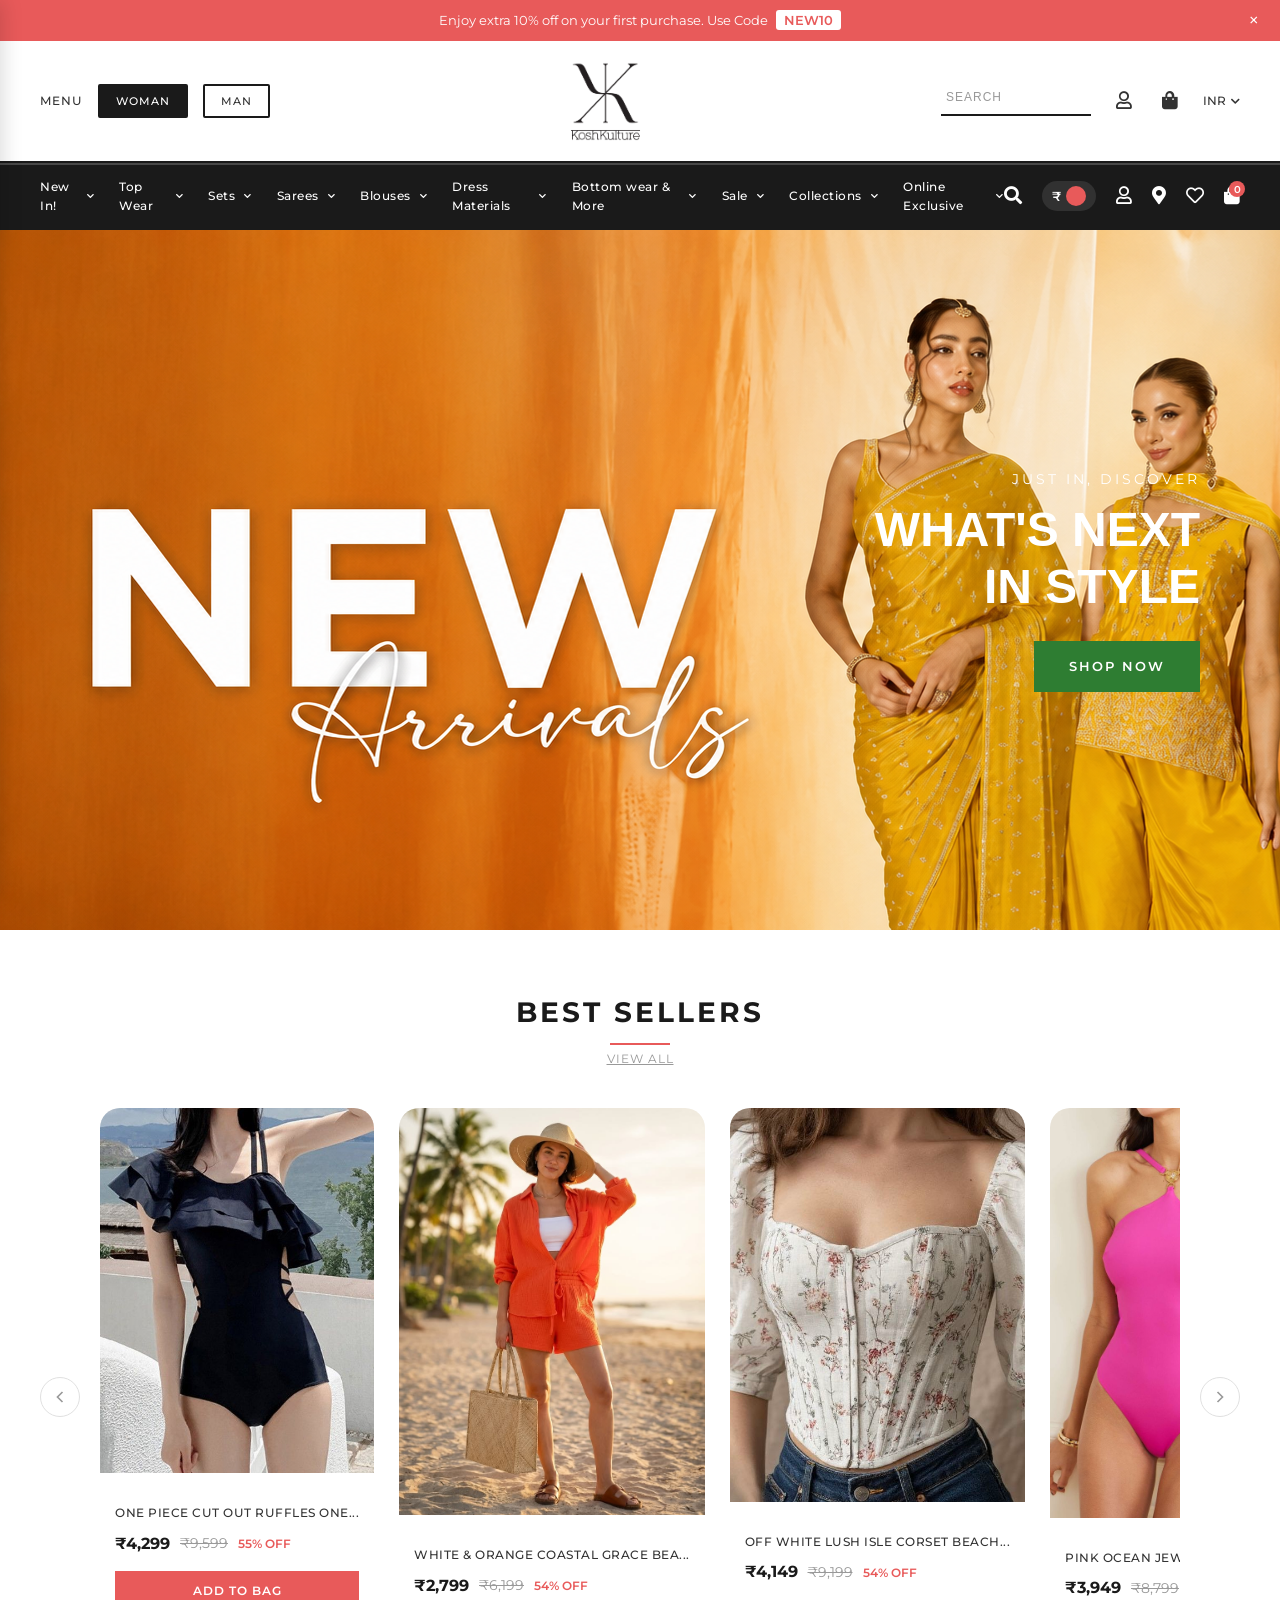
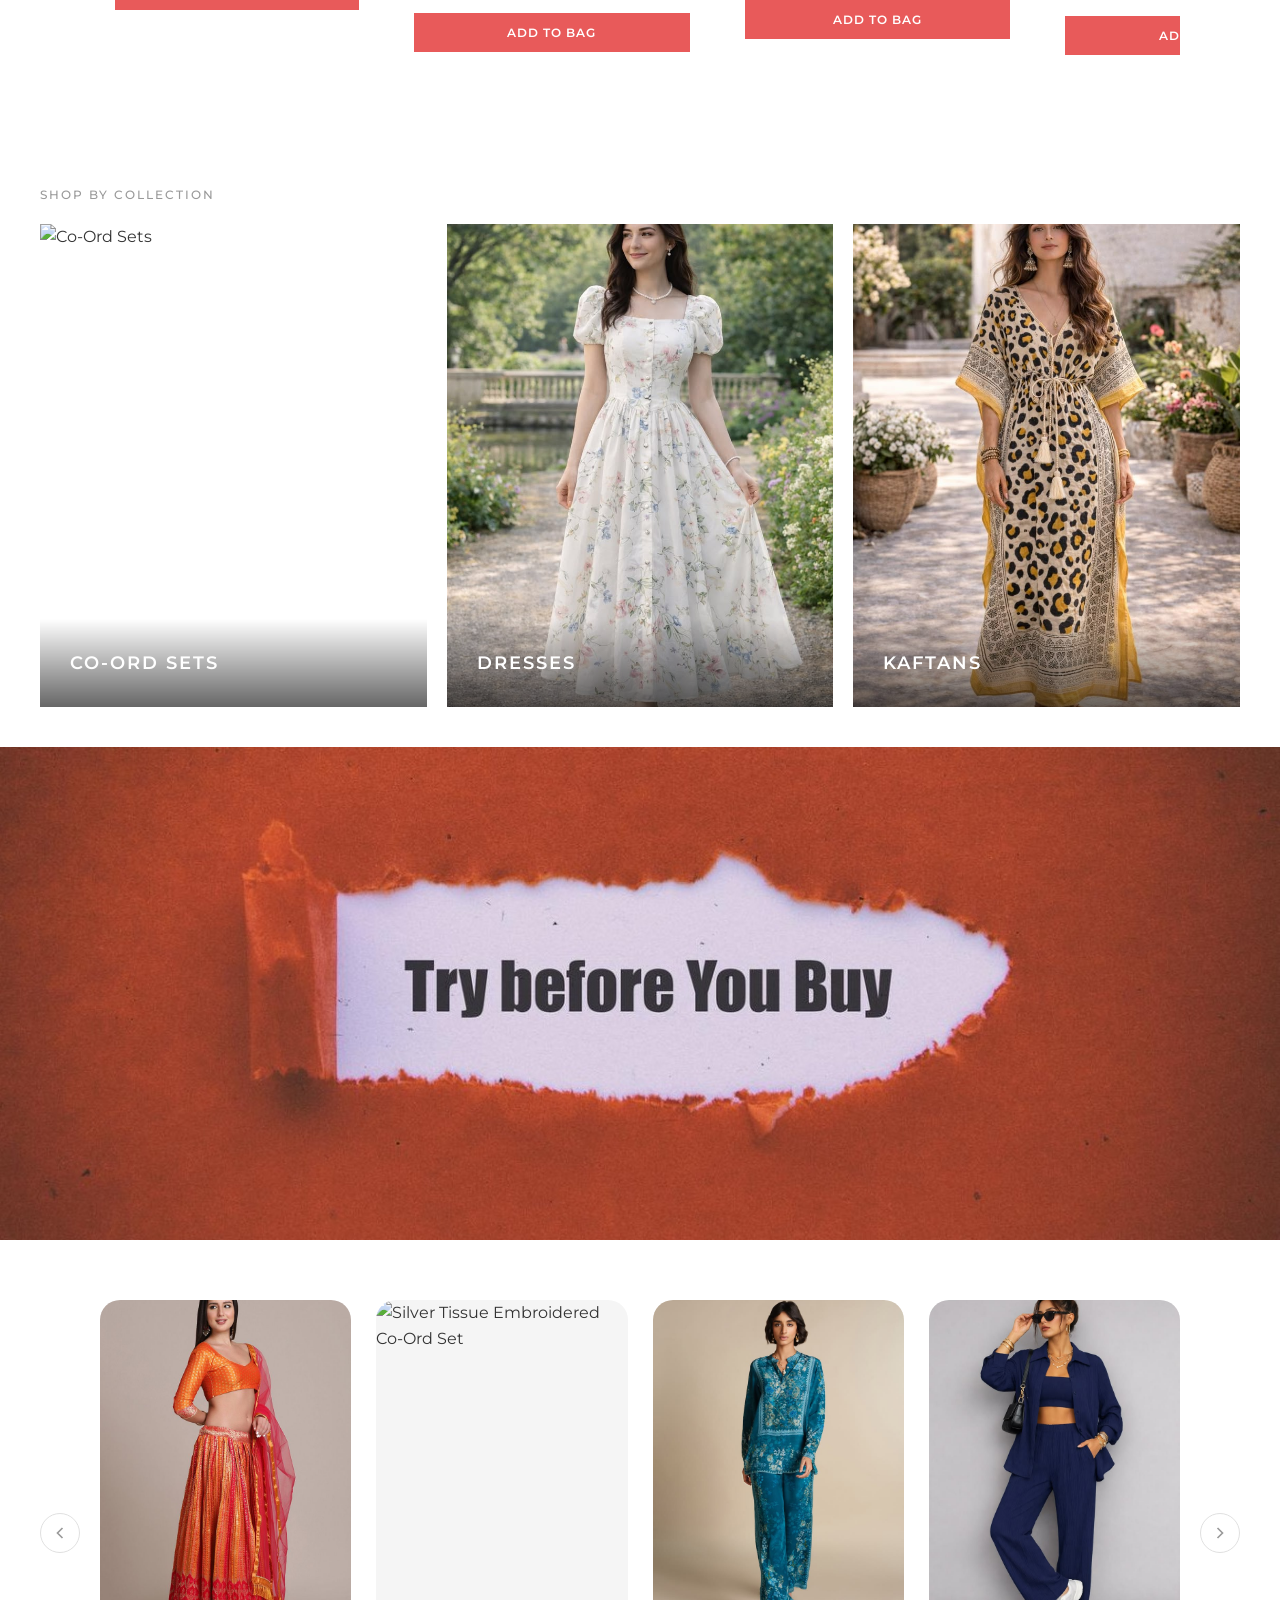
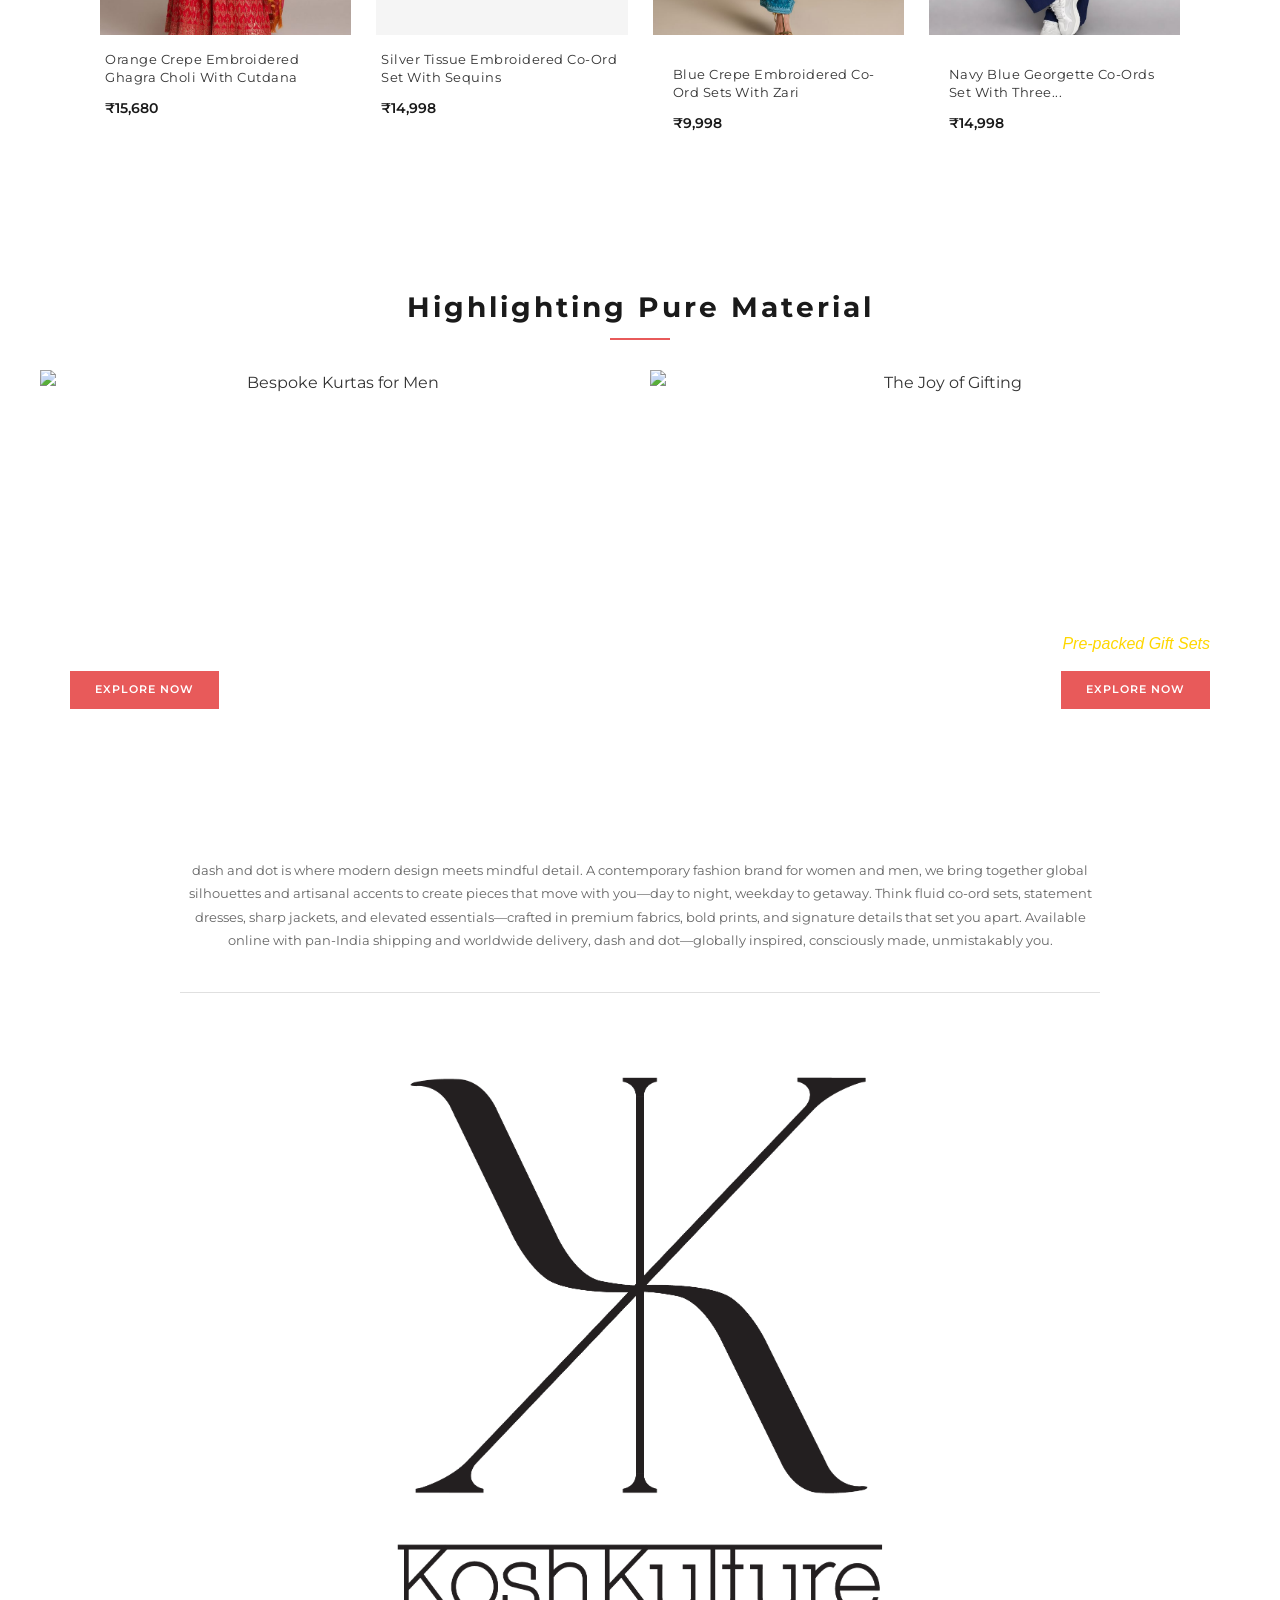
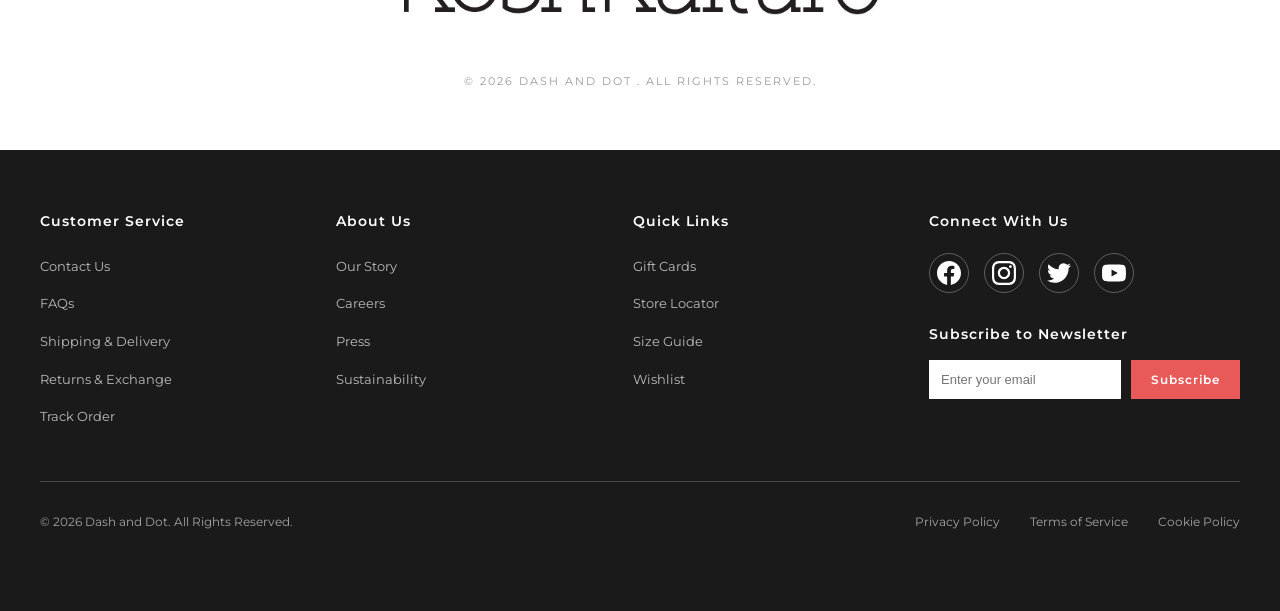
==== commit 655e6f69: "Replace logo image with new white logo and update product detail layout" ====
--- a/index.html
+++ b/index.html
@@ -26,7 +26,7 @@
     <nav class="mobile-menu-drawer" id="mobileMenuDrawer">
         <div class="mobile-menu-header">
             <div class="mobile-logo">
-                <img src="./images/logo.png"/>
+                <img src="./images/logo-white.png"/>
             </div>
             <button class="mobile-menu-close" id="mobileMenuClose">&times;</button>
         </div>
@@ -215,13 +215,14 @@
                             </button>
                         </div>
                         <div class="product-info">
-                            <div class="paddin-15" >
+                            <div class="padding-15">
                                 <h3 class="product-name">WHITE & ORANGE COASTAL GRACE BEA...</h3>
                                 <div class="product-price">
                                     <span class="current-price">&#8377;2,799</span>
                                     <span class="original-price">&#8377;6,199</span>
                                     <span class="discount">54% OFF</span>
                                 </div>
+                                <button class="btn-add-to-bag" onclick="event.preventDefault();">ADD TO BAG</button>
                             </div>
                         </div>
                     </a>
@@ -239,11 +240,14 @@
                             </button>
                         </div>
                         <div class="product-info">
-                            <h3 class="product-name">OFF WHITE LUSH ISLE CORSET BEACH...</h3>
-                            <div class="product-price">
-                                <span class="current-price">&#8377;4,149</span>
-                                <span class="original-price">&#8377;9,199</span>
-                                <span class="discount">54% OFF</span>
+                            <div class="padding-15">
+                                <h3 class="product-name">OFF WHITE LUSH ISLE CORSET BEACH...</h3>
+                                <div class="product-price">
+                                    <span class="current-price">&#8377;4,149</span>
+                                    <span class="original-price">&#8377;9,199</span>
+                                    <span class="discount">54% OFF</span>
+                                </div>
+                                <button class="btn-add-to-bag" onclick="event.preventDefault();">ADD TO BAG</button>
                             </div>
                         </div>
                     </a>
@@ -261,11 +265,14 @@
                             </button>
                         </div>
                         <div class="product-info">
-                            <h3 class="product-name">PINK OCEAN JEWEL 2-PIECE SWIMSUIT ...</h3>
-                            <div class="product-price">
-                                <span class="current-price">&#8377;3,949</span>
-                                <span class="original-price">&#8377;8,799</span>
-                                <span class="discount">55% OFF</span>
+                            <div class="padding-15">
+                                <h3 class="product-name">PINK OCEAN JEWEL 2-PIECE SWIMSUIT ...</h3>
+                                <div class="product-price">
+                                    <span class="current-price">&#8377;3,949</span>
+                                    <span class="original-price">&#8377;8,799</span>
+                                    <span class="discount">55% OFF</span>
+                                </div>
+                                <button class="btn-add-to-bag" onclick="event.preventDefault();">ADD TO BAG</button>
                             </div>
                         </div>
                     </a>
--- a/styles.css
+++ b/styles.css
@@ -1371,6 +1371,8 @@
     flex: 1;
     aspect-ratio: 3/4;
     background-color: var(--bg-light);
+    max-height: 600px;
+    overflow: hidden;
 }
 
 .main-image img {
@@ -3151,13 +3153,6 @@
         display: flex;
     }
 
-    .product-detail-container {
-        grid-template-columns: 1fr;
-        gap: 40px;
-        max-width: 100%;
-        overflow: hidden;
-    }
-
     .collection-grid {
         grid-template-columns: repeat(2, 1fr);
     }
@@ -3622,6 +3617,13 @@
         padding: 20px 15px;
         overflow-x: hidden;
         max-width: 100vw;
+    }
+
+    .product-detail-container {
+        grid-template-columns: 1fr;
+        gap: 40px;
+        max-width: 100%;
+        overflow: hidden;
     }
 
     /* Product Gallery Mobile */
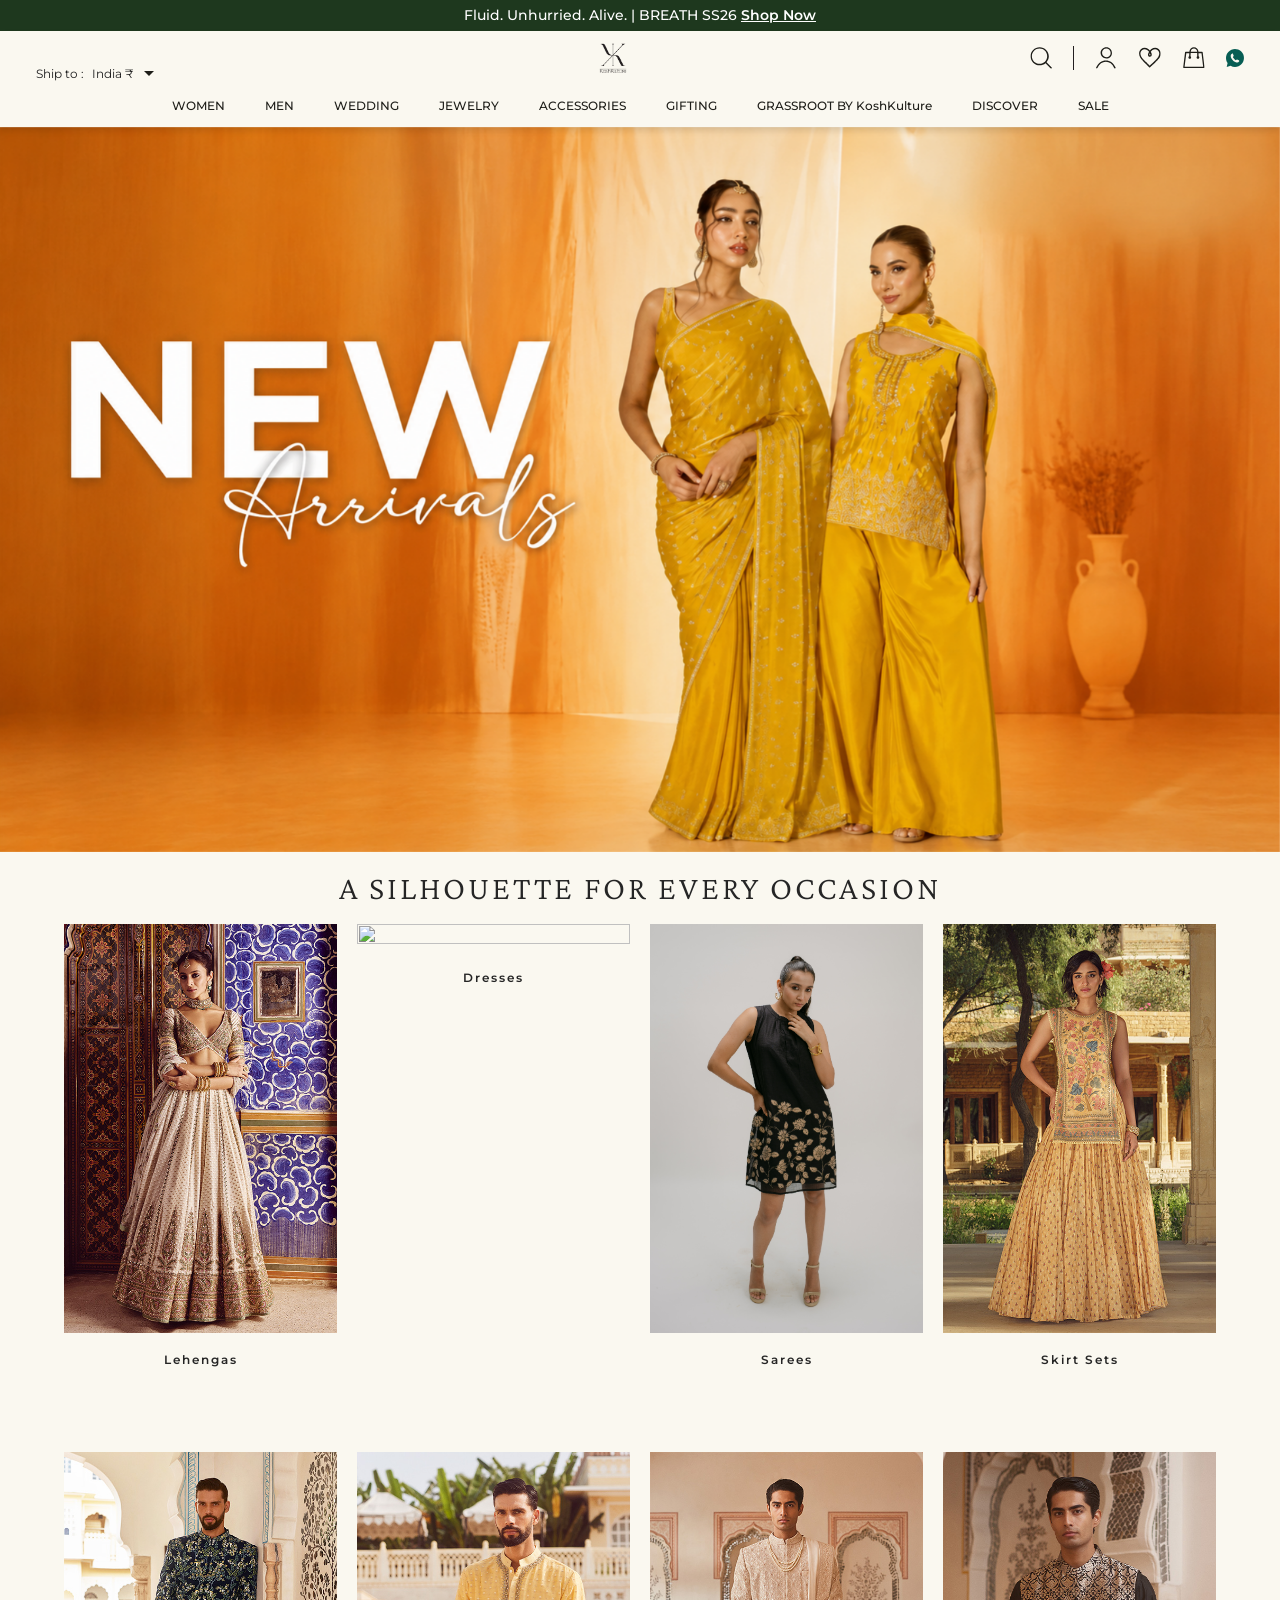
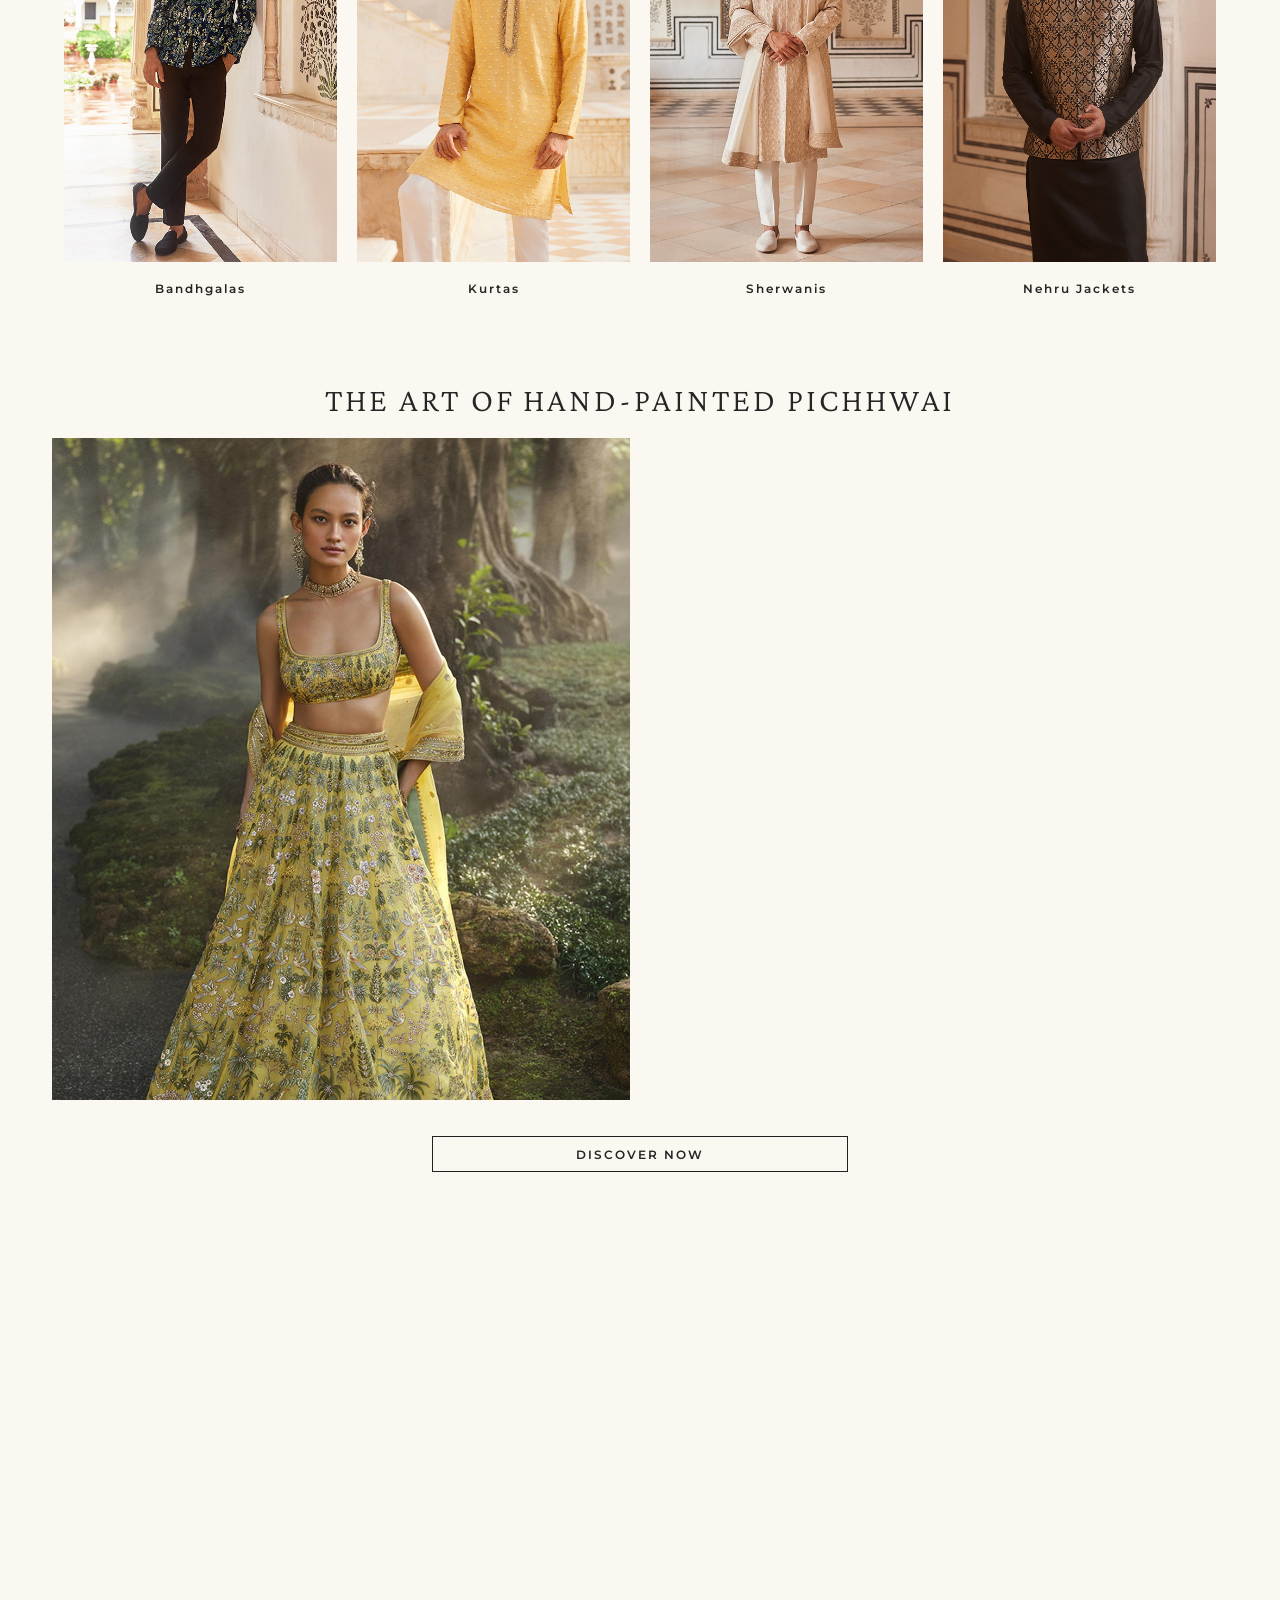
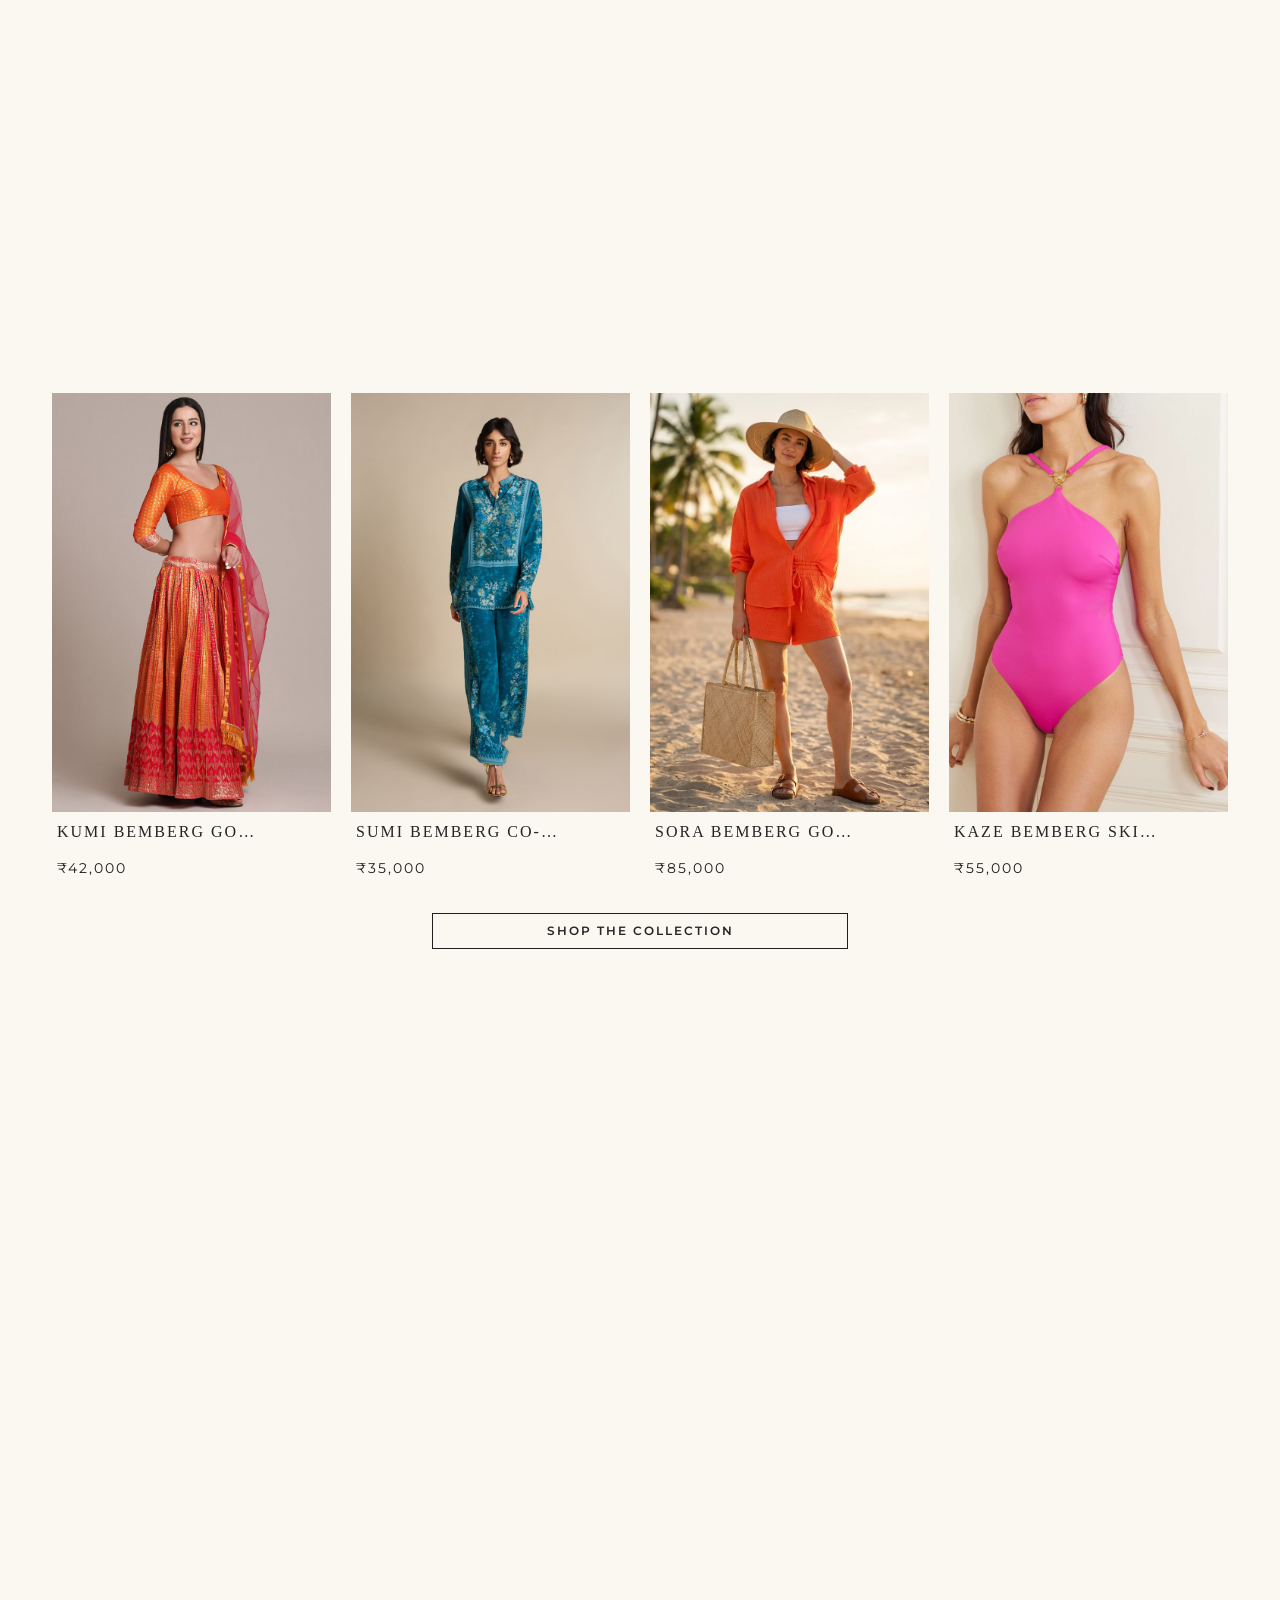
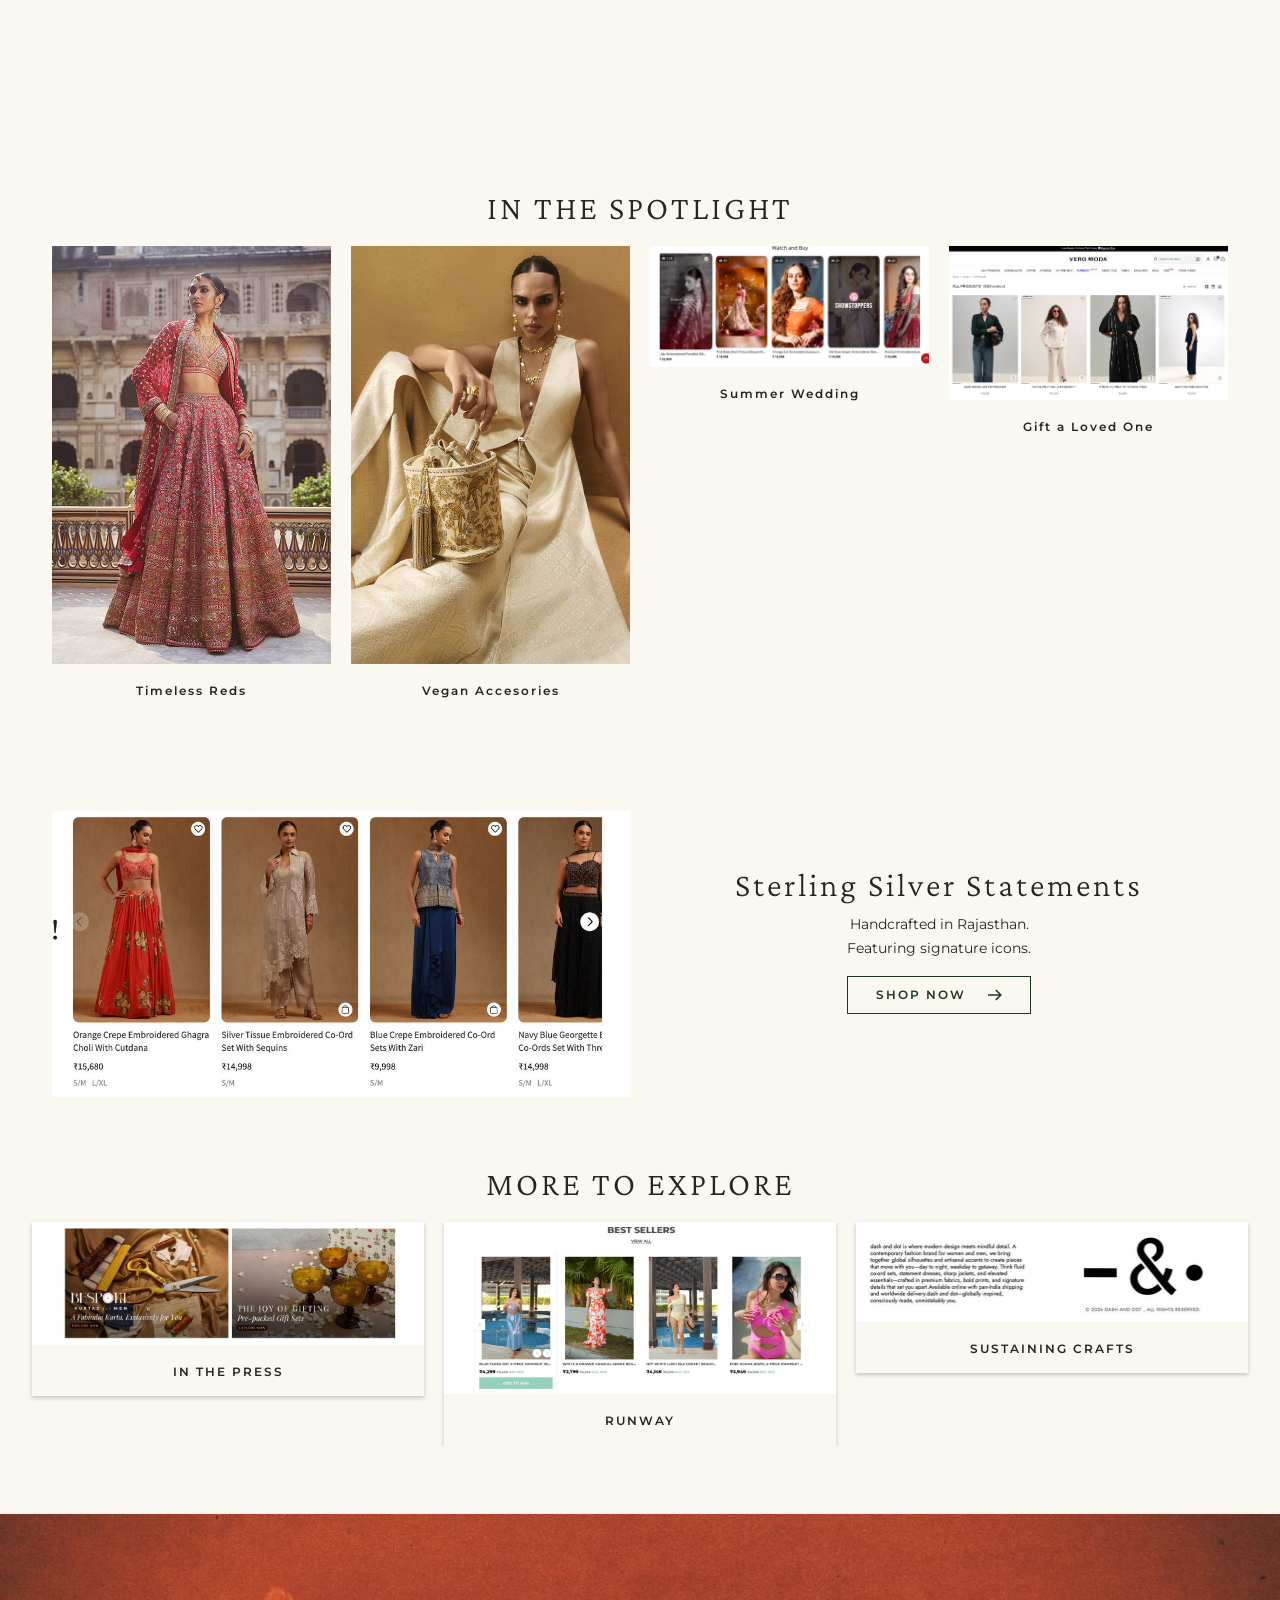
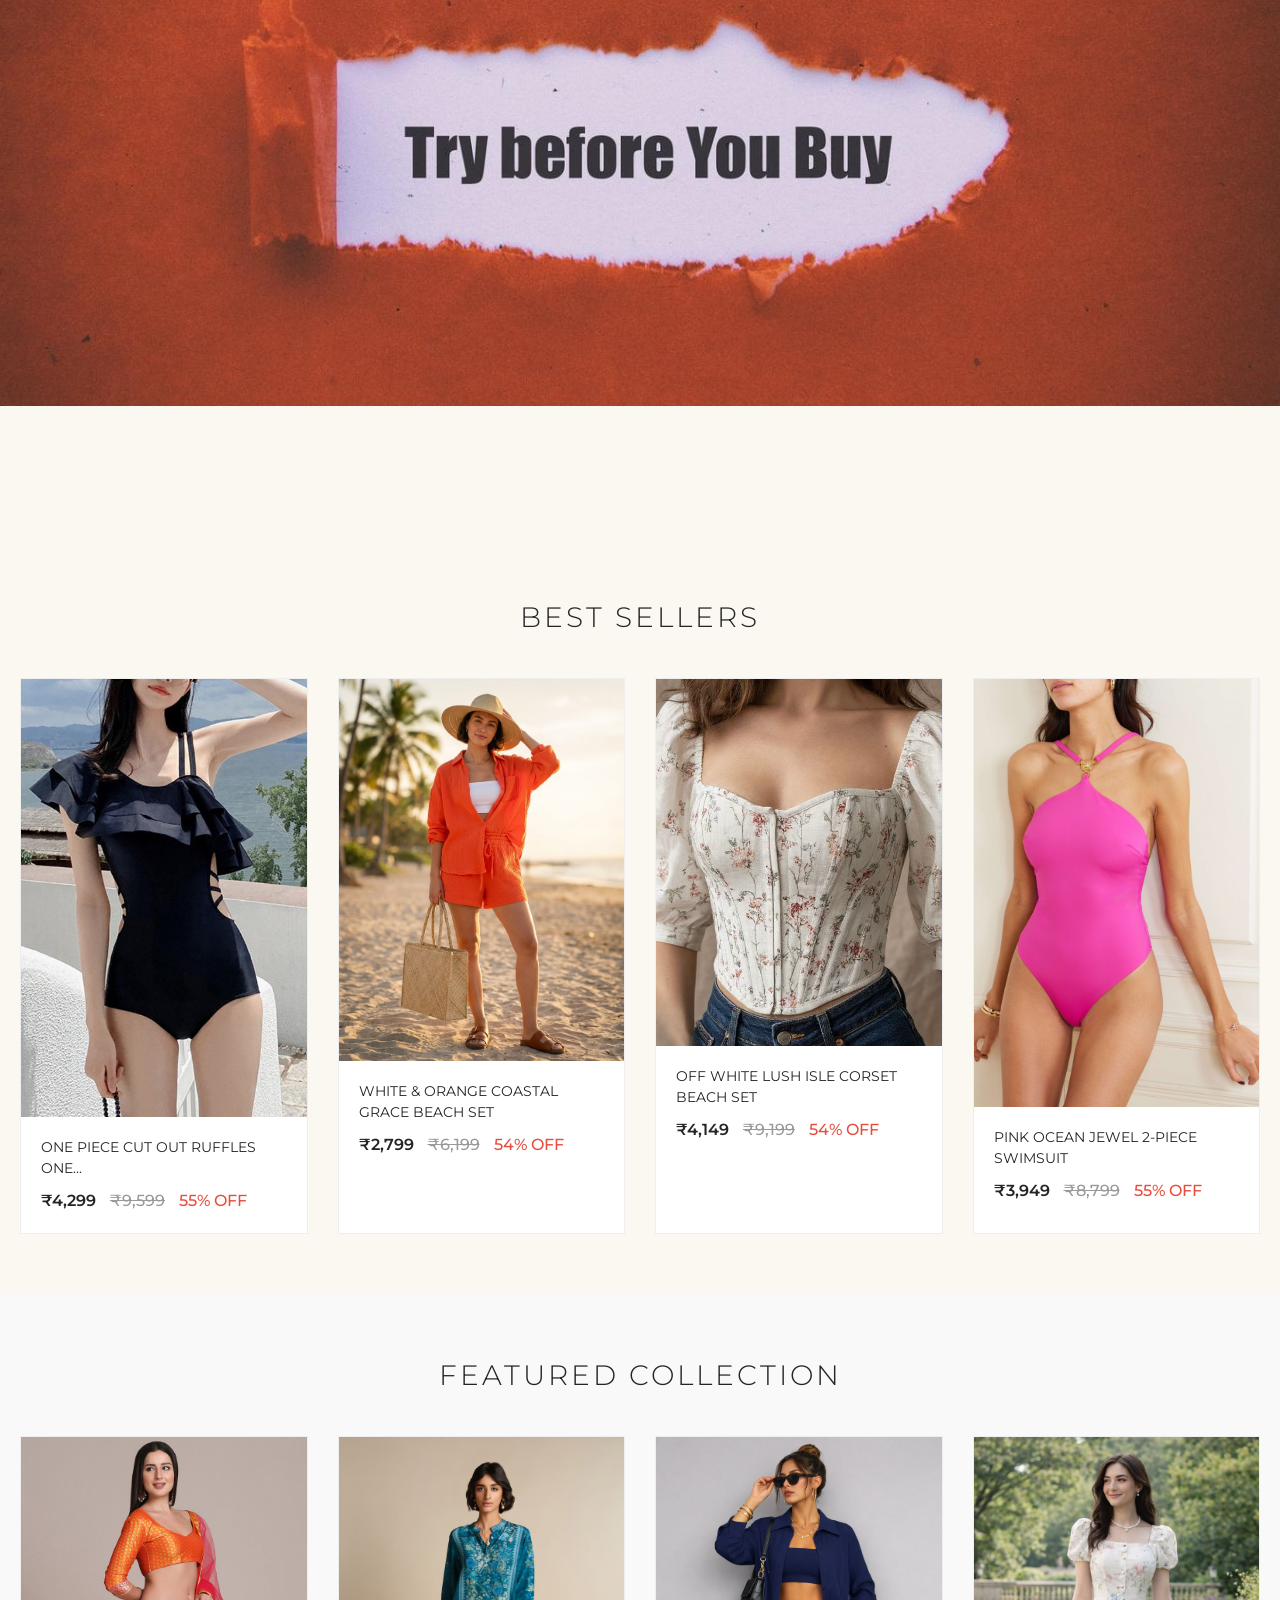
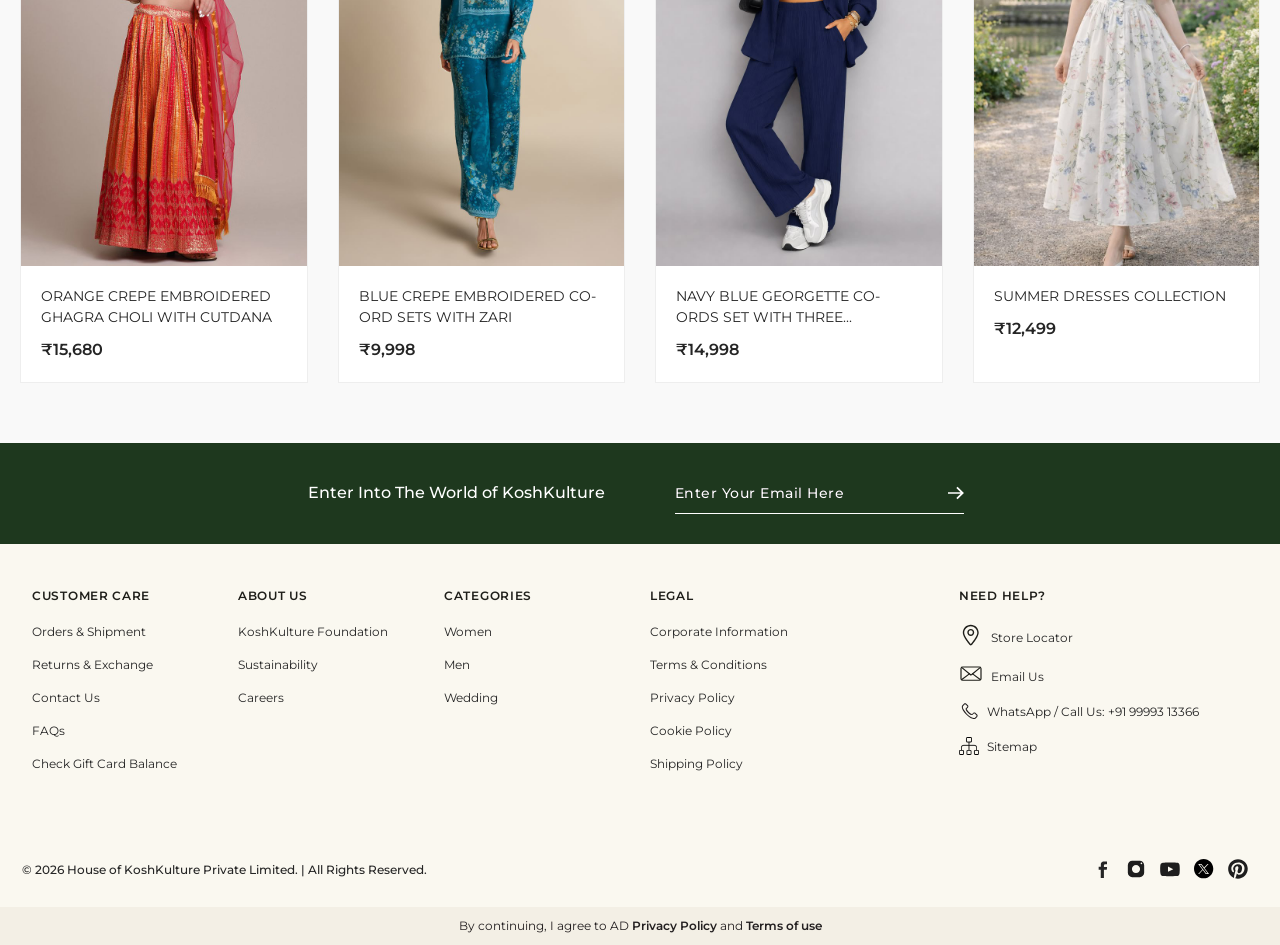
==== commit b1942bdb: "Refactor code structure for improved readability and maintainability" ====
--- a/index.html
+++ b/index.html
@@ -1,678 +1,7959 @@
 <!DOCTYPE html>
-<html lang="en">
+<html lang="en-IN" dir="ltr">
 
 <head>
-    <meta charset="UTF-8">
-    <meta name="viewport" content="width=device-width, initial-scale=1.0">
-    <title>Dash and Dot - Contemporary Fashion</title>
-    <link rel="stylesheet" href="styles.css">
-
+    <meta charset=UTF-8>
+    <meta http-equiv="x-ua-compatible" content="ie=edge">
+    <meta name="viewport" content="width=device-width, initial-scale=1, maximum-scale=2">
+    <title>Buy Indian Designer Clothes, Dresses Online | KoshKulture</title>
+    <meta name="title" content="Buy Indian Designer Clothes, Dresses Online | KoshKulture" />
+    <meta property="og:image:width" content="200">
+    <meta property="og:image:height" content="200">
+    <link rel="icon" type="image/png" href="./assets/images/favicons/favicon-180x180.png" sizes="180x180" />
+    <link rel="icon" type="image/png" href="./assets/images/favicons/favicon-96x96.png" sizes="96x96" />
+    <link rel="icon" type="image/png" href="./assets/images/favicons/favicon-32x32.png" sizes="32x32" />
+    <link rel="icon" type="image/png" href="./assets/images/favicons/favicon-16x16.png" sizes="16x16" />
+    <link rel="icon" type="image/png" href="./assets/images/favicons/favicon-120x120.png" sizes="120x120" />
+    <!-- Critical CSS inlined for fast first paint -->
+    <style>
+        *,
+        *::before,
+        *::after {
+            box-sizing: border-box
+        }
+        body {
+            margin: 0;
+            font-family: -apple-system, BlinkMacSystemFont, "Segoe UI", Roboto, sans-serif;
+            line-height: 1.5
+        }
+        img {
+            max-width: 100%;
+            height: auto;
+            display: block
+        }
+        .hidden {
+            display: none
+        }
+        .sr-only {
+            position: absolute;
+            width: 1px;
+            height: 1px;
+            padding: 0;
+            margin: -1px;
+            overflow: hidden;
+            clip: rect(0, 0, 0, 0);
+            border: 0
+        }
+        header {
+            background: #fff
+        }
+        .main {
+            min-height: 100vh
+        }
+        .hero-swiper {
+            width: 100%;
+            height: auto
+        }
+        .hero-swiper .swiper-slide {
+            display: flex;
+            justify-content: center;
+            align-items: center
+        }
+        .hero-swiper .swiper-slide img {
+            width: 100%;
+            height: auto;
+            display: block
+        }
+        .hero-swiper .swiper-pagination-bullet-active {
+            background: #B18E35
+        }
+        .header__icons {
+            width: 24px;
+            height: 24px
+        }
+    </style>
+    <!-- Non-critical CSS loaded asynchronously -->
+    <link rel="preload" href="./assets/css/siteCommons.css" as="style" onload="this.onload=null;this.rel='stylesheet'">
+    <link rel="preload" href="./assets/css/global.css" as="style" onload="this.onload=null;this.rel='stylesheet'">
+    <link rel="preload" href="https://cdn.jsdelivr.net/npm/swiper@11/swiper-bundle.min.css" as="style"
+        onload="this.onload=null;this.rel='stylesheet'">
+    <noscript>
+        <link rel="stylesheet" href="./assets/css/siteCommons.css">
+        <link rel="stylesheet" href="./assets/css/global.css">
+        <link rel="stylesheet" href="https://cdn.jsdelivr.net/npm/swiper@11/swiper-bundle.min.css">
+    </noscript>
+    <svg aria-hidden="true" focusable="false" class="hidden">
+        <defs>
+            <symbol id="logo" viewBox="0 0 180 53">
+                <title>KoshKulture</title>
+                <g fill="none" fill-rule="evenodd">
+                    <g fill="#B18E35">
+                        <g>
+                            <path
+                                d="M3.262 38.61v1.936H5.17L1.592 50.33H0v1.935h5.834v-1.909H3.818l.903-2.518h5.329l.901 2.518H8.937v1.909h5.886V50.33H13.26l-3.606-9.784h1.908V38.61h-8.3zm4.11 1.778l2.015 5.593H5.383l1.99-5.593zM27.528 38.609L27.528 40.547 29.676 40.547 29.676 47.837 22.597 38.609 18.46 38.609 18.46 40.547 20.633 40.547 20.633 50.33 18.46 50.33 18.46 52.266 24.93 52.266 24.93 50.33 22.836 50.33 22.836 42.482 30.338 52.344 31.85 52.344 31.85 40.547 34.051 40.547 34.051 38.609zM37.648 38.611L37.648 40.546 39.901 40.546 39.901 50.331 37.648 50.331 37.648 52.265 44.434 52.265 44.434 50.331 42.182 50.331 42.182 40.546 44.434 40.546 44.434 38.611zM48.036 38.609L48.036 43.145 50.158 43.145 50.158 40.492 53.206 40.492 53.206 50.33 50.953 50.33 50.953 52.265 57.741 52.265 57.741 50.33 55.487 50.33 55.487 40.492 58.536 40.492 58.536 43.145 60.657 43.145 60.657 38.609zM64.348 38.61v1.936h1.909l-3.58 9.784h-1.592v1.935h5.835v-1.909h-2.016l.9-2.518h5.331l.902 2.518h-2.015v1.909h5.885V50.33h-1.563l-3.606-9.784h1.909V38.61h-8.299zm4.108 1.778l2.016 5.593h-4.003l1.987-5.593z"
+                                transform="translate(-710.000000, -54.000000) translate(710.000000, 54.000000)" />
+                            <g>
+                                <path
+                                    d="M12.94 52.265V50.33h2.174v-9.784H12.94V38.61h5.965c4.879 0 7.874 2.573 7.874 6.682 0 4.162-2.81 6.973-8.033 6.973h-5.806zm6.126-1.935c3.606 0 5.409-2.014 5.409-5.012 0-3.02-2.122-4.772-5.57-4.772h-1.51v9.784h1.671zM43.892 45.373c0 3.83-2.67 6.829-6.75 6.829-4.058 0-6.73-3-6.73-6.83 0-3.753 2.698-6.777 6.752-6.777 4.033 0 6.728 3.024 6.728 6.778m-2.216.024c0-2.845-1.916-4.811-4.512-4.811-2.619 0-4.507 1.94-4.507 4.81 0 2.923 1.914 4.84 4.484 4.84 2.62 0 4.535-1.917 4.535-4.84M56.601 47.837L56.601 40.547 54.454 40.547 54.454 38.609 60.977 38.609 60.977 40.547 58.775 40.547 58.775 52.344 57.265 52.344 49.761 42.481 49.761 50.33 51.856 50.33 51.856 52.266 45.385 52.266 45.385 50.33 47.559 50.33 47.559 40.547 45.385 40.547 45.385 38.609 49.522 38.609zM64.677 45.425c0 3.023 2.15 5.146 4.72 5.146 1.354 0 2.493-.345 3.448-1.01v-2.44h-3.528v-1.856h5.755v7h-2.174v-.981c-.955.716-2.228 1.273-3.924 1.273-3.447 0-6.655-2.679-6.655-7.107 0-4.321 3.208-7.21 7.317-7.21 3.235 0 5.383 1.803 5.383 3.473 0 1.033-.636 1.724-1.565 1.724-.928 0-1.564-.584-1.564-1.458 0-.345.158-.691.317-.877-.475-.396-1.404-.822-2.702-.822-2.838 0-4.828 2.149-4.828 5.145M83.078 50.33h2.094v1.935h-6.55V50.33h2.176v-9.783h-2.176V38.61h6.34c3.18 0 5.382 1.407 5.382 4.137 0 1.75-1.089 3.077-2.625 3.712l2.146 3.872h1.963v1.935h-3.633l-2.704-5.25c-.479.052-.769.052-.98.052-.399 0-1.01 0-1.433-.024v3.287zm0-9.783v4.532c.397.028 1.114.08 1.803.08 1.91 0 3.154-.9 3.154-2.386 0-1.432-1.22-2.226-3.207-2.226h-1.75zM94.887 52.343L94.887 50.408 97.061 50.408 97.061 40.625 94.887 40.625 94.887 38.689 106.077 38.689 106.077 43.038 103.956 43.038 103.956 40.571 99.343 40.571 99.343 44.573 103.559 44.573 103.559 46.433 99.343 46.433 99.343 50.434 103.956 50.434 103.956 48.047 106.077 48.047 106.077 52.343zM34.118 9.03c-4.285-6.364-3.283-5.173-4.863-6.363-2.33-1.5-2.4-.711-5.51-1.454-1.58-.378-4.94-2.076-6.043-.656-1.193 1.538-2.011 8.116.965 9.955.358.22.566.308.745.681-.944-.14-2.395-.577-3.031-1.892-1.737-3.587-.176-6.077-.906-5.981-3.43.45-5.523.804-9.996 2.347-1.05.362-4.687 1.436-5.16 5.4-.368 3.073 2.789 4.387 3.953 5.793.99 1.063 1.81 2.261 1.021 3.497-.348.557-.786.718-1.521.649-.963-.095-1.269-.824-1.28-1.049-.022-.462.48-.511.635-.366.165.15-.107.506.308.844.417.341 1.615.066 1.355-1.256-.25-1.312-1.63-1.715-2.671-2.554C1.076 15.783 0 14.655 0 14.655s.213 1.875 1.408 5.279c1.205 3.404 1.166 6.371 1.166 6.371s1.012.497 2.558.497c1.657 0 2.724-.465 2.724-.465s-.087-3.65 1.313-4.955c.88-.82 6.138-2.23 7.541-1.054 1.07.897 1.363 3.385 1.636 6.006 2.17.903 4.045.185 4.375 0 .734-2.298.63-1.783 1.64-7.614.543-3.132.427-5.903.47-7.01.444-.379.652-.358 1.531-.309.295.017.498.09.692.19 2.592.91 4.681.344 5.898-.81.299-.283.447.186.164.485-.716.757-1.567 1.557-2.71 1.738l.031.01c1.05 2.205-.483 4.395-2.514 3.124-1.586-.992.237-3.132 1.745-1.624 0 0 .91-1.05-.811-1.623-2.437-.812-4.083 2.276-2.61 4.01 1.686 1.99 4.412 1.587 6.26-.151 2.174-2.043 3.395-5.07 1.611-7.72"
+                                    transform="translate(-710.000000, -54.000000) translate(710.000000, 54.000000) translate(73.922804, 0.000000)" />
+                            </g>
+                        </g>
+                    </g>
+                </g>
+            </symbol>
+            <symbol id="logoElephant" viewBox="0 0 36 36">
+                <title>brand-emblem</title>
+                <g id="popup" stroke="none" stroke-width="1" fill="none" fill-rule="evenodd">
+                    <g id="01-d" transform="translate(-786.000000, -587.000000)">
+                        <g id="popup-copy-2" transform="translate(518.000000, 263.000000)">
+                            <g id="brand-emblem" transform="translate(264.000000, 317.000000)">
+                                <rect id="Rectangle" fill-opacity="0" fill="#D8D8D8" x="0" y="0" width="36" height="36">
+                                </rect>
+                                <path
+                                    d="M31.9749479,14.4129359 C28.4617319,9.1881478 29.2834174,10.1656002 27.9877316,9.18910578 C26.0773765,7.95842901 26.0190036,8.60538052 23.4703749,7.99578998 C22.1740511,7.68540654 19.4184062,6.29155494 18.5144245,7.45740882 C17.5364401,8.71937938 16.8656308,14.1191573 19.3058072,15.6286044 C19.5992663,15.8099807 19.7702381,15.8811901 19.9166487,16.1877416 C19.1431288,16.0724655 17.9533434,15.7141833 17.4314965,14.6348664 C16.0075818,11.6900555 17.2869998,9.64605919 16.6885984,9.72493235 C13.8755375,10.0940715 12.1600775,10.3849762 8.49247642,11.6520559 C7.63219462,11.9490277 4.64911882,12.8303635 4.26188037,16.0842805 C3.96012784,18.6069443 6.54830972,19.6853033 7.50268983,20.8393422 C8.31480606,21.7117368 8.98689125,22.6952564 8.34032424,23.7100697 C8.05452057,24.1667038 7.69535212,24.2992235 7.09248501,24.2423837 C6.30301617,24.1647879 6.0523,23.5663737 6.04273069,23.3818041 C6.02486796,23.0024466 6.43730562,22.9618923 6.56393961,23.0806811 C6.69886701,23.204579 6.47653983,23.4964416 6.81625066,23.7739346 C7.15883229,24.0539823 8.14096342,23.8282198 7.9275676,22.7425164 C7.72182724,21.6660734 6.59169063,21.3352532 5.7374694,20.6461508 C4.88197226,19.9551325 4,19.0290914 4,19.0290914 C4,19.0290914 4.17479957,20.5682356 5.15437888,23.3626446 C6.14225161,26.1570537 6.11067285,28.5922226 6.11067285,28.5922226 C6.11067285,28.5922226 6.94065181,29 8.20762968,29 C9.56679199,29 10.4411088,28.6180879 10.4411088,28.6180879 C10.4411088,28.6180879 10.3699769,25.623143 11.5179762,24.5514899 C12.2401408,23.8780344 16.5511191,22.7208023 17.7013513,23.6858011 C18.5791769,24.4221634 18.8190478,26.4648825 19.0426509,28.6161719 C20.8225443,29.3570048 22.359377,28.7675317 22.6301887,28.6161719 C23.2314609,26.7299219 23.145975,27.1523882 23.974997,22.3663521 C24.4202894,19.7954702 24.3252341,17.5202829 24.3593647,16.6118046 C24.7242747,16.3011018 24.8946086,16.318026 25.6154973,16.3585803 C25.8576011,16.3723112 26.0241073,16.4329829 26.182958,16.5140913 C28.3083038,17.2619494 30.0212119,16.7966935 31.0189729,15.849577 C31.2639475,15.6171087 31.3854779,16.0022141 31.1532624,16.2474553 C30.5666631,16.8685415 29.8681028,17.5253921 28.9315854,17.6741974 C28.9401978,17.6770713 28.9481723,17.6793065 28.9571036,17.6818611 C29.8183424,19.4924313 28.5602958,21.2895897 26.8952343,20.2469951 C25.5947638,19.4320789 27.0894915,17.6761133 28.3264855,18.9138152 C28.3264855,18.9138152 29.0722544,18.0522776 27.6610988,17.5812739 C25.6633439,16.9145243 24.313432,19.4493224 25.5207611,20.8735099 C26.9038467,22.5068549 29.1386017,22.1757153 30.6543819,20.748654 C32.4368271,19.0718808 33.4377779,16.587536 31.9749479,14.4129359"
+                                    id="Fill-19" fill="#B18E35"></path>
+                            </g>
+                        </g>
+                    </g>
+                </g>
+            </symbol>
+            <symbol id="nav--cart" viewBox="0 0 24 24">
+                <path class="ad-nav--cart" d="M21.7,5.9c0-0.4-0.4-0.7-0.7-0.7h-4L17,5l0-0.2c-0.2-2.6-2.3-4.6-4.9-4.6c-2.7,0-4.9,2.1-5,4.8l0,0.2H3
+                        c-0.4,0-0.7,0.3-0.7,0.7l-2,16.4c-0.1,0.4,0.3,0.8,0.7,0.8h22c0.5,0,0.8-0.4,0.7-0.8L21.7,5.9z M8.6,5.1l0-0.2
+                        c0.2-1.8,1.7-3.1,3.5-3.1c1.9,0,3.4,1.5,3.5,3.3l0,0.2h-7L8.6,5.1z M1.8,21.7L3.7,6.8H7l-0.2,3.4C6.3,10.4,6,10.9,6,11.5
+                        C6,12.3,6.7,13,7.5,13S9,12.3,9,11.5c0-0.5-0.3-1-0.7-1.3l0.2-3.5h7.1l0.1,3.5C15.3,10.5,15,11,15,11.5c0,0.8,0.7,1.5,1.5,1.5
+                        s1.5-0.7,1.5-1.5c0-0.6-0.3-1.1-0.8-1.3l-0.1-3.4h3.3l1.8,14.9H1.8z" />
+            </symbol>
+            <symbol id="nav--cart--header" viewBox="0 0 24 24">
+                <path class="ad-nav--cart" d="M21.7,5.9c0-0.4-0.4-0.7-0.7-0.7h-4L17,5l0-0.2c-0.2-2.6-2.3-4.6-4.9-4.6c-2.7,0-4.9,2.1-5,4.8l0,0.2H3
+                        c-0.4,0-0.7,0.3-0.7,0.7l-2,16.4c-0.1,0.4,0.3,0.8,0.7,0.8h22c0.5,0,0.8-0.4,0.7-0.8L21.7,5.9z M8.6,5.1l0-0.2
+                        c0.2-1.8,1.7-3.1,3.5-3.1c1.9,0,3.4,1.5,3.5,3.3l0,0.2h-7L8.6,5.1z M1.8,21.7L3.7,6.8H7l-0.2,3.4C6.3,10.4,6,10.9,6,11.5
+                        C6,12.3,6.7,13,7.5,13S9,12.3,9,11.5c0-0.5-0.3-1-0.7-1.3l0.2-3.5h7.1l0.1,3.5C15.3,10.5,15,11,15,11.5c0,0.8,0.7,1.5,1.5,1.5
+                        s1.5-0.7,1.5-1.5c0-0.6-0.3-1.1-0.8-1.3l-0.1-3.4h3.3l1.8,14.9H1.8z" />
+            </symbol>
+            <symbol id="nav--menu" viewBox="0 0 30 25">
+                <path
+                    d="M.6 6.3h22.7c.4 0 .7-.3.7-.6s-.3-.6-.6-.6H.6c-.3 0-.6.2-.6.6 0 .3.3.6.6.6zM23.4 17.7H.6c-.3 0-.6.3-.6.6s.3.6.6.6h22.7c.3 0 .6-.3.6-.6.1-.3-.2-.6-.5-.6zM23.4 11.4H.6c-.3 0-.6.3-.6.6s.3.6.6.6h22.7c.3 0 .6-.3.6-.6s-.2-.6-.5-.6z" />
+            </symbol>
+            <symbol id="nav--profile" viewBox="0 0 24 24">
+                <g>
+                    <path class="ad-nav--profile"
+                        d="M22.7,22.7c-2.4-5.2-6-7.9-10.7-7.9c-4.6,0-8.2,2.6-10.7,7.8c-0.2,0.4,0,0.8,0.4,1c0.4,0.2,0.8,0,1-0.4
+                            c2.2-4.6,5.3-6.9,9.3-6.9c4,0,7.1,2.3,9.3,7.1c0.2,0.4,0.6,0.5,1,0.4C22.7,23.5,22.9,23.1,22.7,22.7z" />
+                    <path class="ad-nav--profile" d="M12.5,12.8c3.5,0,6.2-2.8,6.2-6.2S16,0.2,12.5,0.2S6.2,3,6.2,6.5S9,12.8,12.5,12.8z M12.5,1.8
+                            c2.6,0,4.8,2.1,4.8,4.8s-2.1,4.8-4.8,4.8S7.8,9.1,7.8,6.5S9.9,1.8,12.5,1.8z" />
+                </g>
+            </symbol>
+            <symbol id="nav--profile--header" viewBox="0 0 24 24">
+                <g>
+                    <path class="ad-nav--profile"
+                        d="M22.7,22.7c-2.4-5.2-6-7.9-10.7-7.9c-4.6,0-8.2,2.6-10.7,7.8c-0.2,0.4,0,0.8,0.4,1c0.4,0.2,0.8,0,1-0.4
+                            c2.2-4.6,5.3-6.9,9.3-6.9c4,0,7.1,2.3,9.3,7.1c0.2,0.4,0.6,0.5,1,0.4C22.7,23.5,22.9,23.1,22.7,22.7z" />
+                    <path class="ad-nav--profile" d="M12.5,12.8c3.5,0,6.2-2.8,6.2-6.2S16,0.2,12.5,0.2S6.2,3,6.2,6.5S9,12.8,12.5,12.8z M12.5,1.8
+                            c2.6,0,4.8,2.1,4.8,4.8s-2.1,4.8-4.8,4.8S7.8,9.1,7.8,6.5S9.9,1.8,12.5,1.8z" />
+                </g>
+            </symbol>
+            <symbol id="nav--search" viewBox="0 0 24 24">
+                <path class="ad-nav--search" d="M23.6,22.5l-5.7-5.8c1.5-1.8,2.5-4,2.5-6.5c-0.1-5.5-4.5-10-10.1-10s-10,4.5-10,10s4.5,10,10,10
+                        c2.4,0,4.7-0.9,6.5-2.4l5.7,5.8c0.3,0.3,0.8,0.3,1.1,0C23.9,23.4,23.9,22.9,23.6,22.5z M1.8,10.2c0-4.6,3.7-8.4,8.4-8.4
+                        s8.4,3.7,8.4,8.4s-3.7,8.4-8.4,8.4S1.8,14.9,1.8,10.2z" />
+            </symbol>
+            <symbol id="nav--search--header" viewBox="0 0 24 24">
+                <path class="ad-nav--search" d="M23.6,22.5l-5.7-5.8c1.5-1.8,2.5-4,2.5-6.5c-0.1-5.5-4.5-10-10.1-10s-10,4.5-10,10s4.5,10,10,10
+                        c2.4,0,4.7-0.9,6.5-2.4l5.7,5.8c0.3,0.3,0.8,0.3,1.1,0C23.9,23.4,23.9,22.9,23.6,22.5z M1.8,10.2c0-4.6,3.7-8.4,8.4-8.4
+                        s8.4,3.7,8.4,8.4s-3.7,8.4-8.4,8.4S1.8,14.9,1.8,10.2z" />
+            </symbol>
+            <symbol id="icon--storelocator" viewBox="0 0 24 24">
+                <g>
+                    <path class="ad-icon--storelocator" d="M11.4,0.6c-4.7,0-8.1,3.3-8.1,8.9c0,2.4,1.4,5.4,4.1,9.1l0.4,0.5l0.4,0.5c0.1,0.1,0.2,0.3,0.4,0.5L9,20.6
+                            l0.4,0.5l0.4,0.5c0.1,0.1,0.3,0.3,0.4,0.5l0.4,0.5l0.4,0.5l0.6,0.6l0.4-0.4c4.9-5,7.5-9.5,8-13.3C20.7,4.7,16.2,0.6,11.4,0.6z
+                            M19.1,9.9v0.2c-0.5,3.4-2.8,7.3-7,11.8l-0.4,0.4l-0.3-0.4L11,21.4c-0.1-0.1-0.3-0.3-0.4-0.5l-0.4-0.5c-0.1-0.1-0.1-0.1-0.2-0.2
+                            l-0.4-0.5c-0.3-0.4-0.6-0.8-0.9-1.1l-0.4-0.5l-0.3-0.5c-0.1,0-0.1-0.2-0.1-0.2L7.6,17l-0.4-0.4L7,16.2c-1.8-2.7-2.6-4.9-2.6-6.6
+                            c0-5.1,2.9-8,7.1-8C15.7,1.6,19.6,5.2,19.1,9.9z" />
+                    <path class="ad-icon--storelocator" d="M11.7,4.5c-2.5,0-4.5,2-4.5,4.5s2,4.5,4.5,4.5s4.5-2,4.5-4.5S14.2,4.5,11.7,4.5z M11.7,12.5
+                            c-1.9,0-3.5-1.6-3.5-3.5s1.6-3.5,3.5-3.5S15.2,7,15.2,9S13.7,12.5,11.7,12.5z" />
+                </g>
+            </symbol>
+            <symbol id="icon--contactus" viewBox="0 0 24 24">
+                <path class="ad-icon--contactus" d="M21.2,16.2c-1.2-1.1-2.1-1.6-3-1.6c-1,0-1.5,0.6-2.1,1.2c-0.1,0.1-0.2,0.2-0.3,0.3c0,0-0.1,0.1-0.3,0.1
+                        c-0.9,0-2.9-1.2-4.5-2.9c-2.2-2.2-3.2-4.5-2.9-4.9c0.1-0.1,0.2-0.2,0.3-0.3c1.6-1.6,1.9-2.4-0.4-5.4C7.2,1.8,6.5,1.4,5.7,1.4
+                        c-1.2,0-2.2,1.1-2.9,2C2.5,3.6,2.3,3.8,2.1,4c-0.9,0.9-0.9,2.8,0,5.3c1,2.6,2.8,5.4,5.1,7.8c3.9,3.9,8.4,5.6,11,5.6
+                        c0.9,0,1.6-0.2,2-0.6c0.1-0.1,0.3-0.2,0.5-0.4c0.8-0.8,1.9-1.6,1.9-3C22.5,17.9,22.1,17,21.2,16.2z M20,20.9
+                        c-0.1,0.1-0.3,0.3-0.5,0.5c-0.1,0.1-0.5,0.3-1.3,0.3c-2.5,0-6.6-1.6-10.3-5.3C5.7,14.1,3.9,11.5,3,9C2.2,6.7,2.4,5.2,2.8,4.7
+                        C3,4.5,3.2,4.3,3.4,4c0.7-0.8,1.4-1.7,2.2-1.7c0.4,0,1,0.3,1.5,1C9.3,6,9,6.2,7.7,7.5C7.6,7.6,7.5,7.7,7.4,7.8
+                        c-0.6,0.6-0.5,1.6,0.3,3c0.6,1.1,1.5,2.2,2.5,3.3c1.6,1.5,3.8,3.1,5.2,3.1c0.5,0,0.8-0.2,1-0.4c0.1-0.1,0.2-0.2,0.3-0.3
+                        c0.5-0.6,1-1,1.5-1c0.5,0,1.3,0.5,2.3,1.4c0.6,0.6,1,1.2,1,1.8C21.5,19.5,20.7,20.3,20,20.9z" />
+            </symbol>
+            <symbol id="icon--arrow" viewBox="0 0 46.7 36">
+                <path d="M27.9 0l-3.6 3.5 12.5 12.1H0v4.9h36.8l-12.5 12 3.6 3.5 18.6-18z" />
+            </symbol>
+            <symbol id="icon--angle-down" viewBox="0 0 24 24">
+                <path
+                    d="M24 6.3c0 .2-.1.3-.2.4L12.4 18.1c-.2.2-.6.2-.9 0L.2 6.8c-.2-.2-.2-.6 0-.9.2-.2.6-.2.9 0L12 16.8 22.9 5.9c.2-.2.6-.2.9 0 .1.1.2.3.2.4z" />
+            </symbol>
+            <symbol id="icon--angle-up" viewBox="0 0 24 24">
+                <path
+                    d="M0 17.7c0-.2.1-.3.2-.4L11.6 5.9c.2-.2.6-.2.9 0l11.3 11.3c.2.2.2.6 0 .9-.2.2-.6.2-.9 0L12 7.2 1.1 18.1c-.2.2-.6.2-.9 0-.1-.1-.2-.3-.2-.4z" />
+            </symbol>
+            <symbol id="icon--angle-left" viewBox="0 0 24 24">
+                <path
+                    d="M17.7 24c-.2 0-.3-.1-.4-.2L5.9 12.4c-.2-.2-.2-.6 0-.9L17.2.2c.2-.2.6-.2.9 0 .2.2.2.6 0 .9L7.2 12l10.9 10.9c.2.2.2.6 0 .9-.1.1-.3.2-.4.2z" />
+            </symbol>
+            <symbol id="icon--angle-right" viewBox="0 0 24 24">
+                <path
+                    d="M18.1 11.6L6.8.2c-.2-.2-.6-.2-.9 0-.2.2-.2.6 0 .9L16.8 12 5.9 22.9c-.2.2-.2.6 0 .9.1.1.3.2.4.2.2 0 .3-.1.4-.2l11.4-11.4c.3-.2.3-.6 0-.8z" />
+            </symbol>
+            <symbol id="icon--arrow-up-long" viewBox="0 0 24 24">
+                <g id="svg_1">
+                    <path class="st0"
+                        d="m15.38462,7.1l0,0l-3.2,-2.6c-0.2,-0.1 -0.4,-0.1 -0.6,0l0,0l-3.1,2.6c-0.2,0.2 -0.3,0.5 -0.1,0.7c0.2,0.2 0.5,0.2 0.7,0.1l0,0l2.3,-1.9l0,13.1c0,0.3 0.2,0.5 0.5,0.5c0.3,0 0.5,-0.2 0.5,-0.4l0,-0.1l0,-13.2l2.3,1.9c0.3,0.2 0.6,0.2 0.7,0l0,0c0.2,-0.2 0.2,-0.5 0,-0.7z"
+                        fill="#1E1E1E" id="svg_2" />
+                </g>
+            </symbol>
+            <symbol id="icon--arrow-down-long" viewBox="0 0 24 24">
+                <g transform="rotate(180 11.9051 12.0125)" id="svg_1">
+                    <path class="st0"
+                        d="m15.38462,7.1l0,0l-3.2,-2.6c-0.2,-0.1 -0.4,-0.1 -0.6,0l0,0l-3.1,2.6c-0.2,0.2 -0.3,0.5 -0.1,0.7c0.2,0.2 0.5,0.2 0.7,0.1l0,0l2.3,-1.9l0,13.1c0,0.3 0.2,0.5 0.5,0.5c0.3,0 0.5,-0.2 0.5,-0.4l0,-0.1l0,-13.2l2.3,1.9c0.3,0.2 0.6,0.2 0.7,0l0,0c0.2,-0.2 0.2,-0.5 0,-0.7z"
+                        fill="#1E1E1E" id="svg_2" />
+                </g>
+            </symbol>
+            <symbol id="icon--carat-double" viewBox="0 0 176.9 128">
+                <path d="M88.5 113.5L65 80.1h47z" />
+                <path d="M88.5 14.5L112 47.9H65z" />
+            </symbol>
+            <symbol id="icon--checkmark" viewBox="0 0 24 18">
+                <path fill-rule="nonzero"
+                    d="M23.543 2.371L21.171 0 8.286 12.886 2.371 6.971 0 9.343l7.629 7.628v-.028l.657.657z" />
+            </symbol>
+            <symbol id="icon--close" viewBox="0 0 24 24">
+                <path
+                    d="M13 12L23.8 1.2c.3-.3.3-.7 0-1-.3-.3-.7-.3-1 0L12 11 1.2.2C.9-.1.5-.1.2.2c-.3.3-.3.7 0 1L11 12 .2 22.8c-.3.3-.3.7 0 1 .3.3.7.3 1 0L12 13l10.8 10.8c.1.1.3.2.5.2s.4-.1.5-.2c.3-.3.3-.7 0-1L13 12z" />
+            </symbol>
+            <symbol id="icon--search-close" viewBox="0 0 24 24">
+                <path d="M1 1L17 17M1 17L17 1" stroke="#252525" stroke-width="1.3" stroke-linecap="round"
+                    stroke-linejoin="round" />
+            </symbol>
+            <symbol id="icon--plus" viewBox="0 0 24 24">
+                <path d="M24 10.8H12.6V.6h-1.2v10.2H0V12h11.4v11.4h1.2V12H24z" />
+            </symbol>
+            <symbol id="icon--heart-filled" viewBox="0 0 24 24">
+                <path class="ad-icon--heart-filled"
+                    d="M21.6,2.3c-2.4-1.9-5.4-1.7-7.9,0c-0.6,0.4-1.2,1-1.7,1.7c-0.5-0.7-1.1-1.3-1.7-1.7c-2.5-1.7-5.5-2-7.9,0
+                        c-2.6,2.1-2.9,6-1,9.2c0.1,0.1,0.1,0.2,0.2,0.3l0.2,0.3l0.2,0.3c0,0.1,0.1,0.1,0.1,0.2L2.3,13l0.3,0.4L3,13.8l0.4,0.4l0.4,0.5
+                        l0.6,0.7l0.5,0.5l0.8,0.8l0.5,0.6l0.6,0.6l0.9,0.9l0.6,0.6L9,20.1l1.1,1.1l1.1,1.1c0.3,0.3,0.7,0.3,1,0c0,0,0.1,0,0.1-0.1
+                        c0.4-0.3,0.7-0.7,1.1-1l1-0.9l1-0.9c0.2-0.1,0.3-0.3,0.5-0.4l0.9-0.8l0.9-0.9l0.9-0.9l0.6-0.6l0.5-0.5l0.5-0.5l0.4-0.5l0.4-0.5
+                        c0.1-0.1,0.1-0.1,0.2-0.2l0.4-0.4c0.1-0.1,0.1-0.1,0.2-0.2l0.3-0.4l0.3-0.4c0.2-0.2,0.3-0.4,0.4-0.6C24.5,8.3,24.2,4.4,21.6,2.3z" />
+            </symbol>
+            <symbol id="icon--heart" viewBox="0 0 24 24">
+                <path class="ad-icon--heart" d="M21.6,2.3c-2.4-1.9-5.4-1.7-7.9,0c-0.6,0.4-1.2,1-1.7,1.7c-0.5-0.7-1.1-1.3-1.7-1.7c-2.5-1.7-5.5-2-7.9,0
+                        c-2.6,2.1-2.9,6-1,9.2c0.1,0.1,0.1,0.2,0.2,0.3l0.2,0.3l0.2,0.3c0,0.1,0.1,0.1,0.1,0.2L2.3,13l0.3,0.4L3,13.8l0.4,0.4l0.4,0.5
+                        l0.6,0.7l0.5,0.5l0.8,0.8l0.5,0.6l0.6,0.6l0.9,0.9l0.6,0.6L9,20.1l1.1,1.1l1.1,1.1c0.3,0.3,0.7,0.3,1,0c0,0,0.1,0,0.1-0.1
+                        c0.4-0.3,0.7-0.7,1.1-1l1-0.9l1-0.9c0.2-0.1,0.3-0.3,0.5-0.4l0.9-0.8l0.9-0.9l0.9-0.9l0.6-0.6l0.5-0.5l0.5-0.5l0.4-0.5l0.4-0.5
+                        c0.1-0.1,0.1-0.1,0.2-0.2l0.4-0.4c0.1-0.1,0.1-0.1,0.2-0.2l0.3-0.4l0.3-0.4c0.2-0.2,0.3-0.4,0.4-0.6C24.5,8.3,24.2,4.4,21.6,2.3z
+                        M11.5,8.2c0.1-0.3,0.2-0.7,0.4-1.1L12,6.9l0.1,0.2c0.2,0.4,0.3,0.8,0.4,1.1c0.2,0.7-0.1,1-0.5,1C11.6,9.2,11.3,8.8,11.5,8.2z
+                        M21.3,10.8c0,0.1-0.1,0.2-0.1,0.2L21,11.3c0,0-0.1,0.1-0.1,0.1l-0.2,0.3L20.5,12l-0.3,0.3l-0.3,0.4l-0.3,0.4l-0.4,0.4l-0.6,0.6
+                        l-0.4,0.4l-0.7,0.7L16.7,16l-0.5,0.5l-0.9,0.8l-1.2,1.2l-1.3,1.2l-1,0.9l-0.9-0.9l-1.3-1.3l-0.9-0.9l-0.8-0.9L7,15.9l-0.7-0.8
+                        l-0.5-0.5L5.2,14l-0.4-0.4l-0.4-0.4l-0.3-0.4l-0.4-0.5l-0.3-0.3l-0.2-0.3L3,11.3L2.8,11c-0.1-0.1-0.1-0.2-0.2-0.2
+                        C1.1,8.2,1.3,5.1,3.3,3.5C5.1,2,7.4,2.2,9.4,3.6C10,4,10.6,4.6,11.1,5.4c-0.5,0.9-0.9,1.7-1.1,2.4c-0.4,1.5,0.5,2.9,2,3
+                        c1.5,0,2.4-1.4,2-2.9l0,0c0,0,0,0,0,0c0,0,0-0.1,0-0.1l0-0.1c0,0,0,0,0-0.1c-0.2-0.7-0.6-1.4-1-2.2l0,0C13.4,4.6,14,4,14.5,3.6
+                        c2-1.4,4.3-1.6,6.1-0.1C22.7,5.1,22.9,8.2,21.3,10.8z" />
+            </symbol>
+            <symbol id="icon--heart--header" viewBox="0 0 24 24">
+                <path class="ad-icon--heart" d="M21.6,2.3c-2.4-1.9-5.4-1.7-7.9,0c-0.6,0.4-1.2,1-1.7,1.7c-0.5-0.7-1.1-1.3-1.7-1.7c-2.5-1.7-5.5-2-7.9,0
+                        c-2.6,2.1-2.9,6-1,9.2c0.1,0.1,0.1,0.2,0.2,0.3l0.2,0.3l0.2,0.3c0,0.1,0.1,0.1,0.1,0.2L2.3,13l0.3,0.4L3,13.8l0.4,0.4l0.4,0.5
+                        l0.6,0.7l0.5,0.5l0.8,0.8l0.5,0.6l0.6,0.6l0.9,0.9l0.6,0.6L9,20.1l1.1,1.1l1.1,1.1c0.3,0.3,0.7,0.3,1,0c0,0,0.1,0,0.1-0.1
+                        c0.4-0.3,0.7-0.7,1.1-1l1-0.9l1-0.9c0.2-0.1,0.3-0.3,0.5-0.4l0.9-0.8l0.9-0.9l0.9-0.9l0.6-0.6l0.5-0.5l0.5-0.5l0.4-0.5l0.4-0.5
+                        c0.1-0.1,0.1-0.1,0.2-0.2l0.4-0.4c0.1-0.1,0.1-0.1,0.2-0.2l0.3-0.4l0.3-0.4c0.2-0.2,0.3-0.4,0.4-0.6C24.5,8.3,24.2,4.4,21.6,2.3z
+                        M11.5,8.2c0.1-0.3,0.2-0.7,0.4-1.1L12,6.9l0.1,0.2c0.2,0.4,0.3,0.8,0.4,1.1c0.2,0.7-0.1,1-0.5,1C11.6,9.2,11.3,8.8,11.5,8.2z
+                        M21.3,10.8c0,0.1-0.1,0.2-0.1,0.2L21,11.3c0,0-0.1,0.1-0.1,0.1l-0.2,0.3L20.5,12l-0.3,0.3l-0.3,0.4l-0.3,0.4l-0.4,0.4l-0.6,0.6
+                        l-0.4,0.4l-0.7,0.7L16.7,16l-0.5,0.5l-0.9,0.8l-1.2,1.2l-1.3,1.2l-1,0.9l-0.9-0.9l-1.3-1.3l-0.9-0.9l-0.8-0.9L7,15.9l-0.7-0.8
+                        l-0.5-0.5L5.2,14l-0.4-0.4l-0.4-0.4l-0.3-0.4l-0.4-0.5l-0.3-0.3l-0.2-0.3L3,11.3L2.8,11c-0.1-0.1-0.1-0.2-0.2-0.2
+                        C1.1,8.2,1.3,5.1,3.3,3.5C5.1,2,7.4,2.2,9.4,3.6C10,4,10.6,4.6,11.1,5.4c-0.5,0.9-0.9,1.7-1.1,2.4c-0.4,1.5,0.5,2.9,2,3
+                        c1.5,0,2.4-1.4,2-2.9l0,0c0,0,0,0,0,0c0,0,0-0.1,0-0.1l0-0.1c0,0,0,0,0-0.1c-0.2-0.7-0.6-1.4-1-2.2l0,0C13.4,4.6,14,4,14.5,3.6
+                        c2-1.4,4.3-1.6,6.1-0.1C22.7,5.1,22.9,8.2,21.3,10.8z" />
+            </symbol>
+            <symbol id="icon--info" viewBox="0 0 24 24">
+                <circle cx="12" cy="8" r="1.2" />
+                <path d="M13 11c0-.6-.4-1-1-1h-2v2h1v3H9v2h6v-2h-2v-4z" />
+                <path
+                    d="M12 2C6.5 2 2 6.5 2 12s4.5 10 10 10 10-4.5 10-10S17.5 2 12 2zm0 18c-4.4 0-8-3.6-8-8s3.6-8 8-8 8 3.6 8 8-3.6 8-8 8z" />
+            </symbol>
+            <symbol id="icon--phone" viewBox="0 0 24 24">
+                <path
+                    d="M22.4 16.7c-1.3-1.3-2.4-1.8-3.3-1.8-1.1 0-1.7.7-2.4 1.5l-.4.4s-.1.1-.4.1c-1.1 0-3.3-1.5-5.1-3.2-2.5-2.8-3.7-5.3-3.2-5.8l.3-.3c1.8-1.8 2.2-2.8-.5-6.1C6.5.5 5.7 0 4.8 0 3.4 0 2.3 1.2 1.5 2.2c-.2.3-.5.6-.6.7C-.2 4-.2 6.1.9 8.8c1.1 3 3.2 6.1 5.8 8.8C11.1 22 16 24 19.1 24c1.1 0 1.8-.3 2.2-.7.1-.1.3-.3.5-.4.9-.8 2.1-1.8 2.1-3.3-.1-1-.6-1.9-1.5-2.9zM20.9 22c-.1.1-.4.3-.5.5-.1.1-.5.4-1.5.4-2.8 0-7.4-1.8-11.6-5.9-2.5-2.5-4.5-5.5-5.5-8.3-.9-2.8-.7-4.5-.1-5 .2-.3.3-.5.6-.8.8-.9 1.6-1.8 2.5-1.8.5 0 1.1.4 1.7 1.1 2.4 2.8 2.1 3.1.6 4.5 0 .3-.1.4-.3.4-.7.7-.5 1.9.3 3.4.7 1.2 1.7 2.5 2.9 3.7 1.7 1.7 4.2 3.6 5.8 3.6.5 0 .9-.3 1.1-.4l.4-.4c.7-.7 1.1-1.1 1.6-1.1.7 0 1.5.5 2.6 1.6.8.8 1.2 1.5 1.2 2-.1.9-1 1.9-1.8 2.5z" />
+            </symbol>
+            <symbol id="icon--filter" viewBox="0 0 24 24">
+                <path
+                    d="M22.8 15h-1.4c-.4-1-1.2-1.8-2.2-2.2-1.9-.7-4 .2-4.6 2.2H1.2c-.7 0-1.2.5-1.2 1.2s.5 1.2 1.2 1.2h13.4c.4 1 1.1 1.8 2.2 2.2 1.9.7 4-.2 4.6-2.2h1.4c.7 0 1.2-.5 1.2-1.2s-.5-1.2-1.2-1.2zM18 17.4c-.7 0-1.2-.5-1.2-1.2S17.3 15 18 15s1.2.5 1.2 1.2-.5 1.2-1.2 1.2zM1.2 9H5c.4 1 1.1 1.8 2.2 2.2 1.9.7 4-.2 4.6-2.2h11c.7 0 1.2-.5 1.2-1.2s-.5-1.2-1.2-1.2h-11c-.4-1-1.2-1.8-2.2-2.2-1.8-.7-4 .3-4.6 2.2H1.2C.5 6.6 0 7.1 0 7.8S.5 9 1.2 9zm7.2-2.4c.7 0 1.2.5 1.2 1.2S9.1 9 8.4 9s-1.2-.5-1.2-1.2.5-1.2 1.2-1.2z" />
+            </symbol>
+            <symbol id="icon--feed-view" viewBox="0 0 24 24">
+                <path class="ad-icon--feed-view" d="M19.9,1H4.2C2.4,1,1,2.4,1,4.2v15.7C1,21.6,2.4,23,4.2,23h15.7c1.8,0,3.1-1.4,3.1-3.1V4.2C23,2.4,21.6,1,19.9,1
+                        z M20.5,20v0.1c0,0.2-0.2,0.5-0.5,0.5H4.1H4c-0.2,0-0.4-0.2-0.4-0.5v-16V4c0-0.3,0.2-0.5,0.5-0.5H20h0.1c0.2,0.1,0.5,0.2,0.5,0.5
+                        L20.5,20L20.5,20z" />
+            </symbol>
+            <symbol id="icon--feed-view-active" viewBox="0 0 24 24">
+                <path class="ad-icon--feed-view-active" d="M19.9,1H4.2C2.4,1,1,2.4,1,4.2v15.7C1,21.6,2.4,23,4.2,23h15.7c1.8,0,3.1-1.4,3.1-3.1V4.2C23,2.4,21.6,1,19.9,1
+                        z M20.5,20v0.1c0,0.2-0.2,0.5-0.5,0.5H4.1H4c-0.2,0-0.4-0.2-0.4-0.5v-16V4c0-0.3,0.2-0.5,0.5-0.5H20h0.1c0.2,0.1,0.5,0.2,0.5,0.5
+                        L20.5,20L20.5,20z" />
+            </symbol>
+            <symbol id="icon--feed-view-1" viewBox="0 0 12 24">
+                <g>
+                    <path class="ad-icon--grid-view" d="M10,2.5H3C2.7,2.5,2.5,2.7,2.5,3v7c0,0.3,0.2,0.5,0.5,0.5h7c0.3,0,0.5-0.2,0.5-0.5V3C10.5,2.7,10.3,2.5,10,2.5
+                            z M9.5,9.5h-6v-6h6V9.5z" />
+                    <path class="ad-icon--grid-view" d="M10,13.5H3c-0.3,0-0.5,0.2-0.5,0.5v7c0,0.3,0.2,0.5,0.5,0.5h7c0.3,0,0.5-0.2,0.5-0.5v-7
+                            C10.5,13.7,10.3,13.5,10,13.5z M9.5,20.5h-6v-6h6V20.5z" />
+                </g>
+            </symbol>
+            <symbol id="icon--feed-view-1-active" viewBox="0 0 12 24">
+                <g>
+                    <path class="st00" d="M10,2.5H3C2.7,2.5,2.5,2.7,2.5,3v7c0,0.3,0.2,0.5,0.5,0.5h7c0.3,0,0.5-0.2,0.5-0.5V3C10.5,2.7,10.3,2.5,10,2.5
+                            z" />
+                    <path class="st00" d="M10,13.5H3c-0.3,0-0.5,0.2-0.5,0.5v7c0,0.3,0.2,0.5,0.5,0.5h7c0.3,0,0.5-0.2,0.5-0.5v-7
+                            C10.5,13.7,10.3,13.5,10,13.5z" />
+                </g>
+            </symbol>
+            <symbol id="icon--grid-view" viewBox="0 0 24 24">
+                <g>
+                    <path class="ad-icon--grid-view" d="M10,2.5H3C2.7,2.5,2.5,2.7,2.5,3v7c0,0.3,0.2,0.5,0.5,0.5h7c0.3,0,0.5-0.2,0.5-0.5V3C10.5,2.7,10.3,2.5,10,2.5
+                            z M9.5,9.5h-6v-6h6V9.5z" />
+                    <path class="ad-icon--grid-view" d="M21,2.5h-7c-0.3,0-0.5,0.2-0.5,0.5v7c0,0.3,0.2,0.5,0.5,0.5h7c0.3,0,0.5-0.2,0.5-0.5V3
+                            C21.5,2.7,21.3,2.5,21,2.5z M20.5,9.5h-6v-6h6V9.5z" />
+                    <path class="ad-icon--grid-view" d="M10,13.5H3c-0.3,0-0.5,0.2-0.5,0.5v7c0,0.3,0.2,0.5,0.5,0.5h7c0.3,0,0.5-0.2,0.5-0.5v-7
+                            C10.5,13.7,10.3,13.5,10,13.5z M9.5,20.5h-6v-6h6V20.5z" />
+                    <path class="ad-icon--grid-view" d="M21,13.5h-7c-0.3,0-0.5,0.2-0.5,0.5v7c0,0.3,0.2,0.5,0.5,0.5h7c0.3,0,0.5-0.2,0.5-0.5v-7
+                            C21.5,13.7,21.3,13.5,21,13.5z M20.5,20.5h-6v-6h6V20.5z" />
+                </g>
+            </symbol>
+            <symbol id="icon--grid-view-active" viewBox="0 0 24 24">
+                <g>
+                    <path class="st00" d="M10,2.5H3C2.7,2.5,2.5,2.7,2.5,3v7c0,0.3,0.2,0.5,0.5,0.5h7c0.3,0,0.5-0.2,0.5-0.5V3C10.5,2.7,10.3,2.5,10,2.5
+                            z" />
+                    <path class="st00" d="M21,2.5h-7c-0.3,0-0.5,0.2-0.5,0.5v7c0,0.3,0.2,0.5,0.5,0.5h7c0.3,0,0.5-0.2,0.5-0.5V3
+                            C21.5,2.7,21.3,2.5,21,2.5z" />
+                    <path class="st00" d="M10,13.5H3c-0.3,0-0.5,0.2-0.5,0.5v7c0,0.3,0.2,0.5,0.5,0.5h7c0.3,0,0.5-0.2,0.5-0.5v-7
+                            C10.5,13.7,10.3,13.5,10,13.5z" />
+                    <path class="st00" d="M21,13.5h-7c-0.3,0-0.5,0.2-0.5,0.5v7c0,0.3,0.2,0.5,0.5,0.5h7c0.3,0,0.5-0.2,0.5-0.5v-7
+                            C21.5,13.7,21.3,13.5,21,13.5z" />
+                </g>
+            </symbol>
+            <symbol id="icon--empty-square" viewBox="0 0 24 24">
+                <path d="M-8-8h40v40H-8z" />
+            </symbol>
+            <symbol id="payment--paypal" viewBox="0 0 74.8 88.5">
+                <path
+                    d="M64.1 22.6c.9-6.9 0-11.5-3.7-15.7C56.5 2.3 49.4 0 40.5 0H14.4c-1.5 0-3.4 1.6-3.7 3.3L0 76.1c0 1.3.9 3 2.5 3h16l-.9 7.2c-.3 1.3.6 2.3 1.8 2.3h13.5c1.5 0 3.1-1 3.4-2.6v-1l2.8-17v-.7c.3-1.6 1.8-3 3.4-3h1.8c13.2 0 23.3-5.6 26.4-22 1.5-6.9.9-12.5-2.8-16.4-1-1.3-2.5-2.3-3.8-3.3"
+                    fill="#009cde" />
+                <path
+                    d="M64.1 22.6c.9-6.9 0-11.5-3.7-15.7C56.5 2.3 49.4 0 40.5 0H14.4c-1.5 0-3.4 1.6-3.7 3.3L0 76.1c0 1.3.9 3 2.5 3h16l4.3-27.2-.3 1c.3-2 1.8-3.3 3.7-3.3h7.7c15 0 26.7-6.6 30.4-24.9-.5-1.1-.2-1.4-.2-2.1"
+                    fill="#012169" />
+                <path
+                    d="M26.7 22.6c.3-1 .9-2 1.8-2.6.6 0 .9-.3 1.5-.3h20.3c2.5 0 4.9.3 6.8.7.6 0 1.2 0 1.8.3.6.3 1.2.3 1.5.7h.9c.9.3 1.8 1 2.8 1.3.9-6.9 0-11.5-3.7-16.1C56.8 2 49.7 0 40.8 0H14.4c-1.5 0-3.4 1.3-3.7 3.3L0 76.1c0 1.3.9 3 2.5 3h16l4.3-27.2 3.9-29.3z"
+                    fill="#003087" />
+            </symbol>
+            <symbol id="payment--credit-card" viewBox="0 0 96 64">
+                <path d="M10 48h6v6h-6zM40 48h6v6h-6zM22 48h12v6H22z" />
+                <path
+                    d="M92 0H4C1.8 0 0 1.8 0 4v56c0 2.2 1.8 4 4 4h88c2.2 0 4-1.8 4-4V4c0-2.2-1.8-4-4-4zM4 4h88v6H4V4zm88 16H4v-6h88v6zM4 60V24h88v36H4z" />
+            </symbol>
+            <symbol id="icon--geolocation" viewBox="0 0 38 38">
+                <path
+                    d="M38 18h-5.1c-.5-6.9-6-12.5-12.9-12.9V0h-2v5.1c-6.9.4-12.5 6-12.9 12.9H0v2h5.1c.5 6.9 6 12.5 12.9 12.9V38h2v-5.1c6.9-.5 12.5-6 12.9-12.9H38v-2zM19 31c-6.6 0-12-5.4-12-12S12.4 7 19 7s12 5.4 12 12-5.4 12-12 12z" />
+                <circle cx="19" cy="19" r="8" />
+            </symbol>
+            <symbol id="icon--share" viewBox="0 0 24 24">
+                <path
+                    d="M20.6 17.1c-1.7-1-3.7-.6-4.9 1L8 13.5c.1-.4.2-.8.2-1.3s0-1.1-.2-1.5L15.7 6c1.1 1.6 3.3 2 4.9 1 1.8-1.1 2.3-3.4 1.2-5.2C20.7 0 18.4-.6 16.6.5c-1.6 1-2.2 2.9-1.6 4.6L7.6 9.8c-.8-.9-1.7-1.5-2.9-1.5-2 0-3.7 1.6-3.7 3.6s1.6 3.7 3.6 3.8c1.2 0 2.3-.5 3-1.4l7.7 4.6c-.6 1.7 0 3.6 1.6 4.6 1.8 1.1 4.1.5 5.2-1.3.8-1.7.2-4-1.5-5.1zM16.1 3.2c.1-.7.6-1.2 1.2-1.7s1.3-.5 2-.2c.6.1 1.2.6 1.7 1.2.4.6.5 1.3.4 2s-.6 1.2-1.2 1.7-1.3.5-2 .2c-.6-.1-1.2-.6-1.6-1.2v-.1l-.1-.2c-.5-.5-.5-1.1-.4-1.7zM6.5 14c-.5.5-1.2.7-1.9.7s-1.3-.2-1.8-.8c-.5-.5-.8-1.2-.8-2 0-.7.4-1.4.8-1.9.5-.5 1.2-.7 1.9-.7s1.4.4 1.9.8.7 1.2.7 1.9c-.1.9-.3 1.5-.8 2zm14.4 7.7c-.4.6-1 1.1-1.7 1.2-.6.1-1.4.1-2-.2-.6-.4-1.1-1-1.2-1.7-.1-.6-.1-1.2.2-1.8l.1-.2v-.1c.4-.6 1-1 1.6-1.2.6-.1 1.4-.1 2 .2.6.4 1.1 1 1.2 1.7.3.7.3 1.5-.2 2.1z" />
+            </symbol>
+            <symbol id="icon--facebook" viewBox="0 0 24 24">
+                <g id="icon_x2F_social-facebook">
+                    <g id="Facebook-01">
+                        <path id="Fill-2" class="icon--facebook" d="M23.7,12c0-6.5-5.2-11.7-11.7-11.7S0.3,5.5,0.3,12c0,5.9,4.3,10.7,9.9,11.6v-8.2H7.2V12h2.9V9.4
+                                c0-2.9,1.7-4.5,4.4-4.5c1.3,0,2.6,0.2,2.6,0.2V8h-1.5c-1.5,0-1.9,0.9-1.9,1.8V12h3.2l-0.5,3.4h-2.7v8.2
+                                C19.4,22.7,23.7,17.9,23.7,12" />
+                        <path id="Fill-4" class="icon--facebook1"
+                            d="M16.5,15.4l0.5-3.4h-3.2V9.8c0-0.9,0.5-1.8,1.9-1.8h1.5V5.1c0,0-1.4-0.2-2.6-0.2
+                                c-2.7,0-4.4,1.6-4.4,4.5V12H7.3v3.4h2.9v8.2c0.6,0.1,1.2,0.1,1.8,0.1c0.6,0,1.2,0,1.8-0.1v-8.2H16.5" />
+                    </g>
+                </g>
+            </symbol>
+            <symbol id="footer-icon-facebook" viewBox="0 0 24 24">
+                <style type="text/css">
+                    .stlp1 {
+                        fill: none;
+                    }
+                </style>
+                <g>
+                    <path
+                        d="M10.5,22.9c0-0.1,0-0.1,0-0.2c0-3.2,0-6.4,0-9.6c0-0.1,0-0.1,0-0.2c-0.8,0-1.7,0-2.5,0c0-0.1,0-0.1,0-0.2c0-1,0-2.1,0-3.1
+                            c0-0.1,0-0.2,0.2-0.2c0.7,0,1.4,0,2.2,0c0.1,0,0.2,0,0.2-0.2c0-1,0-1.9,0-2.9c0-0.6,0.2-1.3,0.5-1.8c0.3-0.7,0.9-1.1,1.6-1.3
+                            C12.9,3,13.4,3,13.8,2.9c0.1,0,0.1,0,0.2,0c1.3,0,2.7,0,4,0c0,0.6,0,1.2,0,1.9c0,0.4,0,0.9,0,1.3c0,0.3,0,0.3-0.2,0.3
+                            c-0.7,0-1.3,0-2,0c-0.3,0-0.5,0-0.8,0.1c-0.3,0-0.6,0.3-0.6,0.6c0,0.2-0.1,0.4-0.1,0.6c0,0.6,0,1.2,0,1.8c1.2,0,2.5,0,3.8,0
+                            c-0.1,1.2-0.2,2.3-0.4,3.4c-1.1,0-2.3,0-3.4,0c0,0.1,0,0.1,0,0.1c0,3.3,0,6.5,0,9.8c0,0,0,0,0,0C13,22.9,11.7,22.9,10.5,22.9z" />
+                    <rect x="0" y="-0.1" class="stlp1" width="26" height="26" />
+                </g>
+            </symbol>
+            <symbol id="icon--instagram" viewBox="0 0 24 24">
+                <g id="icon_x2F_social-instagram">
+                    <g id="swatch_1_" transform="translate(4.000000, 4.000000)">
+                        <g id="Mask">
+                            <path id="path-1_1_" class="icon--instagram" d="M14.5,2.3c-0.6,0-1-0.4-1-1s0.4-1,1-1c0.6,0,1,0.5,1,1C15.5,1.9,15,2.3,14.5,2.3 M8,12.9
+                                    c-2.7,0-4.9-2.2-4.9-4.9S5.3,3.1,8,3.1s4.9,2.2,4.9,4.9S10.7,12.9,8,12.9 M12.5-1.8h-9c-2.9,0-5.3,2.4-5.3,5.3v9
+                                    c0,2.9,2.4,5.3,5.3,5.3h9c2.9,0,5.3-2.4,5.3-5.3v-9C17.8,0.6,15.4-1.8,12.5-1.8" />
+                        </g>
+                    </g>
+                </g>
+            </symbol>
+            <svg id="icon--whatsapp" viewBox="0 0 24 24">
+                <g id="icon_x2F_social-whatsapp">
+                    <g id="swatch" transform="translate(2.000000, 2.000000)">
+                        <path id="Fill-1" class="icon--whatsapp"
+                            d="M17.3,2C21.7,6,22,12.9,18,17.2c-3.5,3.8-9,4.5-13.3,2.1l-0.8,0.3l-3.8,1.2L0.9,17l0.2-0.8
+                                c-2.8-4-2.5-9.6,0.9-13.4C6.1-1.7,12.9-2,17.3,2z M6.3,4.8c0,0-0.4,0.2-0.8,0.8C5,6.1,4.9,6.8,4.9,7.6c-0.3,3.1,4.4,8,7.5,7.8
+                                c1,0.1,1.8-0.2,2.5-1.1c0.3-0.6,0.2-0.9,0.1-1.1c-0.2-0.5-1.9-1-2.5-1.3c-0.3-0.1-1,0.3-1.3,0.6c-0.2,0.3-0.6,0.1-0.6,0.1
+                                c-0.8-0.4-2.9-2.7-3.2-3.5c0,0-0.1-0.4,0.1-0.5C8,8.4,8.5,7.7,8.4,7.4C8.3,7,7.5,4.9,7.5,4.9S7.3,4.4,6.3,4.8z" />
+                    </g>
+                </g>
+            </svg>
+            <symbol id="icon--youtube" viewBox="0 0 24 24">
+                <g id="icon_x2F_social-youtube">
+                    <g id="swatch" transform="translate(0.000000, 8.000000)">
+                        <g id="Mask">
+                            <path id="path-1_1_" class="icon--youtube"
+                                d="M9.6,7.4l6.3-3.2L9.6,0.9V7.4z M12-3.8c4.9,0,8.2,0.2,8.2,0.2c0.5,0,1.5,0,2.4,1
+                                    c0,0,0.7,0.7,0.9,2.3c0.2,1.9,0.2,3.8,0.2,3.8v1.8c0,0,0,1.9-0.2,3.8c-0.2,1.6-0.9,2.3-0.9,2.3c-0.9,0.9-1.9,0.9-2.4,1
+                                    c0,0-3.3,0.2-8.2,0.2c-6.1,0-8-0.2-8-0.2c-0.5-0.1-1.7,0-2.6-1c0,0-0.7-0.7-0.9-2.3C0.2,7.2,0.2,5.3,0.2,5.3V3.5
+                                    c0,0,0-1.9,0.2-3.8c0.2-1.6,0.9-2.3,0.9-2.3c0.9-0.9,1.9-0.9,2.4-1C3.8-3.5,7.1-3.8,12-3.8z" />
+                        </g>
+                    </g>
+                </g>
+            </symbol>
+            <symbol id="icon--pinterest" viewBox="0 0 24 24">
+                <g id="icon_x2F_social-Pinterest">
+                    <g id="swatch" transform="translate(0.000000, -0.000000)">
+                        <g id="Mask">
+                            <path id="path-1_1_" class="icon--pinterest" d="M12,0.3C5.5,0.3,0.2,5.5,0.2,12c0,4.8,2.9,8.9,7,10.8c0-0.8,0-1.8,0.2-2.7
+                                    C7.7,19.1,9,13.7,9,13.7s-0.4-0.8-0.4-1.9c0-1.7,1-3.1,2.3-3.1c1.1,0,1.6,0.8,1.6,1.8c0,1.1-0.7,2.7-1,4.2C11.1,16,12,17,13.2,17
+                                    c2.2,0,3.7-2.9,3.7-6.3c0-2.6-1.7-4.5-4.9-4.5c-3.6,0-5.8,2.7-5.8,5.6c0,1,0.3,1.7,0.8,2.3c0.2,0.2,0.2,0.4,0.2,0.7
+                                    c0,0.2-0.2,0.8-0.2,0.9C6.9,16,6.7,16.2,6.4,16C4.7,15.4,4,13.6,4,11.5c0-3.3,2.8-7.3,8.4-7.3c4.5,0,7.4,3.2,7.4,6.7
+                                    c0,4.6-2.6,8-6.3,8c-1.3,0-2.4-0.7-2.9-1.5c0,0-0.7,2.7-0.8,3.2c-0.2,0.9-0.8,1.8-1.2,2.5c1,0.3,2.2,0.5,3.3,0.5
+                                    c6.5,0,11.8-5.3,11.8-11.8C23.7,5.5,18.5,0.3,12,0.3" />
+                        </g>
+                    </g>
+                </g>
+            </symbol>
+            <symbol id="icon--google" viewBox="0 0 40 40">
+                <path
+                    d="M0 20C0 9 9 0 20 0c4.5 0 8.7 1.4 12.2 4.1l-4.6 6c-2.2-1.7-4.8-2.6-7.5-2.6-6.9.1-12.5 5.7-12.5 12.5S13.2 32.4 20 32.4c5.5 0 10.2-3.6 11.8-8.6H20v-7.6h20V20c0 11-9 20-20 20S0 31 0 20z" />
+            </symbol>
+            <symbol id="icon--google-multicolor" viewBox="0 0 40 40">
+                <path fill="#FFC107"
+                    d="M43.611,20.083H42V20H24v8h11.303c-1.649,4.657-6.08,8-11.303,8c-6.627,0-12-5.373-12-12c0-6.627,5.373-12,12-12c3.059,0,5.842,1.154,7.961,3.039l5.657-5.657C34.046,6.053,29.268,4,24,4C12.955,4,4,12.955,4,24c0,11.045,8.955,20,20,20c11.045,0,20-8.955,20-20C44,22.659,43.862,21.35,43.611,20.083z" />
+                <path fill="#FF3D00"
+                    d="M6.306,14.691l6.571,4.819C14.655,15.108,18.961,12,24,12c3.059,0,5.842,1.154,7.961,3.039l5.657-5.657C34.046,6.053,29.268,4,24,4C16.318,4,9.656,8.337,6.306,14.691z" />
+                <path fill="#4CAF50"
+                    d="M24,44c5.166,0,9.86-1.977,13.409-5.192l-6.19-5.238C29.211,35.091,26.715,36,24,36c-5.202,0-9.619-3.317-11.283-7.946l-6.522,5.025C9.505,39.556,16.227,44,24,44z" />
+                <path fill="#1976D2"
+                    d="M43.611,20.083H42V20H24v8h11.303c-0.792,2.237-2.231,4.166-4.087,5.571c0.001-0.001,0.002-0.001,0.003-0.002l6.19,5.238C36.971,39.205,44,34,44,24C44,22.659,43.862,21.35,43.611,20.083z" />
+            </symbol>
+            <symbol id="icon--facebook-blue" viewBox="0 0 40 40">
+                <path fill="#3F51B5"
+                    d="M42,37c0,2.762-2.238,5-5,5H11c-2.761,0-5-2.238-5-5V11c0-2.762,2.239-5,5-5h26c2.762,0,5,2.238,5,5V37z" />
+                <path fill="#FFF"
+                    d="M34.368,25H31v13h-5V25h-3v-4h3v-2.41c0.002-3.508,1.459-5.59,5.592-5.59H35v4h-2.287C31.104,17,31,17.6,31,18.723V21h4L34.368,25z" />
+            </symbol>
+            <symbol id="icon--twitter" viewBox="0 0 24 24">
+                <path fill-rule="evenodd" clip-rule="evenodd"
+                    d="M11.565 23.13C17.9522 23.13 23.13 17.9522 23.13 11.565C23.13 5.17783 17.9522 0 11.565 0C5.17783 0 0 5.17783 0 11.565C0 17.9522 5.17783 23.13 11.565 23.13ZM10.0508 12.6187L5.0317 6H8.90008L12.1905 10.3391L16.263 6H17.3997L12.6984 11.009L18 18H14.1316L10.5588 13.2886L6.13674 18H5L10.0508 12.6187ZM8.4805 6.8258H6.70336L14.5509 17.1741H16.3281L8.4805 6.8258Z"
+                    fill="black" />
+            </symbol>
+            <symbol id="icon--edit" viewBox="0 0 24 24">
+                <g id="AD_x2F_icon_x2F_Edit">
+                    <g id="Outlined" transform="translate(3.637652, 2.958765)">
+                        <path id="Path-26" class="st0"
+                            d="M9.7,0.4c0.3,0,0.6,0.3,0.6,0.6c0,0.3-0.2,0.5-0.5,0.6l-0.1,0H1c-0.2,0-0.4,0.1-0.4,0.3l0,0.1
+                                v14.4c0,0.2,0.1,0.4,0.3,0.4l0.1,0h15.4c0.2,0,0.4-0.1,0.4-0.3l0-0.1L17,7.9c0-0.3,0.3-0.6,0.6-0.6c0.3,0,0.5,0.2,0.6,0.5l0,0.1
+                                L18,16.4c0,0.8-0.6,1.5-1.5,1.6l-0.1,0H1c-0.8,0-1.5-0.6-1.6-1.5l0-0.1V2c0-0.8,0.6-1.5,1.5-1.6l0.1,0H9.7z" />
+                        <path id="Path-4" class="st0" d="M15.5-0.4L5.5,9.3C5.4,9.4,5.3,9.4,5.3,9.5l-1.2,3.6c-0.2,0.5,0.3,0.9,0.8,0.8l3.7-1.4
+                                c0.1,0,0.2-0.1,0.2-0.1l9.7-9.7c0.2-0.2,0.2-0.6,0-0.8l-2.1-2.2C16.2-0.7,15.8-0.7,15.5-0.4z M15.9,0.8l1.3,1.3L8,11.4l-2.4,0.9
+                                l0.8-2.2L15.9,0.8z" />
+                        <polygon id="Path-5" class="st0" points="14.8,1.7 16.5,3.4 15.8,4.1 14.1,2.4 		" />
+                    </g>
+                </g>
+            </symbol>
+            <symbol id="icon--delete" viewBox="0 0 24 24">
+                <g>
+                    <path class="st0" d="M20.5,5.9l-4.2,0v-2l0-0.1c-0.1-0.8-0.8-1.5-1.6-1.5h-5l-0.1,0C8.7,2.4,8.1,3.1,8.1,3.9v1.9l-4.4,0l-0.1,0
+                            c-0.3,0-0.5,0.3-0.5,0.6C3.1,6.7,3.3,7,3.7,7l1.4,0v13.9l0,0.1c0.1,0.8,0.8,1.5,1.6,1.5h11l0.1,0c0.8-0.1,1.5-0.8,1.5-1.6V7.1
+                            l1.2,0l0.1,0c0.3,0,0.5-0.3,0.5-0.6C21.1,6.2,20.8,5.9,20.5,5.9z M9.3,3.9L9.3,3.9c0-0.3,0.2-0.4,0.4-0.4h5l0.1,0
+                            c0.2,0,0.3,0.2,0.3,0.4v2l-5.8,0V3.9z M18.1,20.9L18.1,20.9c0,0.3-0.2,0.4-0.4,0.4h-11l-0.1,0c-0.2,0-0.3-0.2-0.3-0.4V7l11.8,0.1
+                            V20.9z" />
+                    <path class="st0" d="M9.2,17c0.3,0,0.6-0.3,0.6-0.6v-5l0-0.1c0-0.3-0.3-0.5-0.6-0.5c-0.3,0-0.6,0.3-0.6,0.6v5l0,0.1
+                            C8.6,16.8,8.9,17,9.2,17z" />
+                    <path class="st0" d="M12.2,17c0.3,0,0.6-0.3,0.6-0.6v-5l0-0.1c0-0.3-0.3-0.5-0.6-0.5c-0.3,0-0.6,0.3-0.6,0.6v5l0,0.1
+                            C11.6,16.8,11.9,17,12.2,17z" />
+                    <path class="st0" d="M15.2,17c0.3,0,0.6-0.3,0.6-0.6v-5l0-0.1c0-0.3-0.3-0.5-0.6-0.5c-0.3,0-0.6,0.3-0.6,0.6v5l0,0.1
+                            C14.6,16.8,14.9,17,15.2,17z" />
+                </g>
+            </symbol>
+            <svg id="icon--email" viewBox="0 0 24 24">
+                <path
+                    d="M20.4 2.6H3.6C1.6 2.6 0 4.2 0 6.2v12c0 2 1.6 3.6 3.6 3.6h16.8c2 0 3.6-1.6 3.6-3.6v-12c0-2-1.6-3.6-3.6-3.6zM19.9 5l-7 7c-.2.2-.5.4-.9.4-.3 0-.6-.1-.9-.4l-7-7h15.8zm1.7 13.2c0 .7-.5 1.2-1.2 1.2H3.6c-.7 0-1.2-.5-1.2-1.2V6.7l7 7c1.4 1.4 3.7 1.4 5.1 0l7-7v11.5z" />
+            </svg>
+            <svg id="icon--gift" viewBox="0 0 40 44">
+                <g id="AND-India-CE" stroke="none" stroke-width="1" fill="none" fill-rule="evenodd">
+                    <g id="6.1" transform="translate(-816.000000, -237.000000)" fill="#161618" fill-rule="nonzero">
+                        <g id="Outlines" transform="translate(816.000000, 238.916571)">
+                            <path
+                                d="M16,11.0834292 L16,20.0834292 L0,20.0834292 L0,11.0834292 L16,11.0834292 Z M14,13.083 L2,13.083 L2,18.083 L14,18.083 L14,13.083 Z"
+                                id="Rectangle"></path>
+                            <path
+                                d="M40,11.0834292 L40,20.0834292 L24,20.0834292 L24,11.0834292 L40,11.0834292 Z M38,13.083 L26,13.083 L26,18.083 L38,18.083 L38,13.083 Z"
+                                id="Rectangle"></path>
+                            <path
+                                d="M25.9596688,11.0834292 L14.0393794,11.0834292 L14.0393794,29.8283265 L19.999,26.228 L25.9596688,29.8283265 L25.9596688,11.0834292 Z M23.959,13.083 L23.959,26.284 L19.9995241,23.8919046 L16.039,26.284 L16.039,13.083 L23.959,13.083 Z"
+                                id="Path-12"></path>
+                            <polygon id="Path-13"
+                                points="4.46542077 19.0834292 4.465 39.366 35.753 39.366 35.7530056 19.0834292 37.7530056 19.0834292 37.7530056 41.3660688 2.46542077 41.3660688 2.46542077 19.0834292">
+                            </polygon>
+                            <path
+                                d="M11.1856151,-0.905524643 C7.37823995,-0.33487638 5.99696575,4.98579511 8.13819363,8.1757323 C9.26371968,9.85250732 12.1395901,11.1301427 16.8404603,12.152331 L17.6889855,12.3300947 C17.8335688,12.3592898 17.9797347,12.3882712 18.127485,12.4170426 L19.033015,12.5871803 L20.4073472,12.8364223 L20.2004249,11.4550847 C20.1134081,10.8741923 20.0245056,10.3267897 19.9335381,9.81257082 L19.7955158,9.06609199 C19.4697454,7.38220104 19.117581,6.10293605 18.7313355,5.21517594 L18.5932353,4.9009228 L18.3204032,4.29977886 C18.2301216,4.10542587 18.1404451,3.9170664 18.0512016,3.73459605 L17.7845983,3.204748 C15.969335,-0.296579997 14.2637545,-1.36687526 11.1856151,-0.905524643 Z M16.9669968,6.17976233 C17.1754361,6.69905204 17.3804796,7.39152891 17.5800849,8.25370707 L17.7123271,8.85359519 L17.8428236,9.50353565 C17.8644201,9.61601733 17.8859382,9.73057497 17.9073751,9.84720378 L17.997,10.351 L17.7341912,10.296908 C17.3142871,10.2090763 16.9102643,10.1195438 16.5221893,10.0284384 L15.7673227,9.84416834 C15.6450621,9.81311978 15.5245784,9.78190595 15.4058741,9.75053157 L14.7150203,9.56039677 C12.0371722,8.79245502 10.3870753,7.93750326 9.79877731,7.06107459 C8.39331617,4.96726064 9.32033493,1.39638217 11.4820633,1.07238295 C13.3369344,0.794375434 14.3864842,1.25518003 15.5971833,3.3459658 L15.8193013,3.74426827 C15.894076,3.8831551 15.9696578,4.02822738 16.0462617,4.17968351 L16.2793554,4.65340181 C16.3187871,4.73561291 16.3585283,4.81946957 16.3986056,4.90499658 L16.6433196,5.43840131 L16.897394,6.01308488 L16.9669968,6.17976233 Z"
+                                id="Path-14"></path>
+                            <path
+                                d="M23.1462885,-0.905524643 C19.3389134,-0.33487638 17.9576392,4.98579511 20.098867,8.1757323 C21.0056988,9.52670315 23.1584254,10.6113351 26.611099,11.5133187 L27.3189824,11.6913049 C27.5607317,11.7498384 27.8082746,11.8075849 28.0616271,11.8645692 L28.8391292,12.0332606 L29.6515849,12.1975276 C29.7899123,12.224545 29.9297001,12.2513843 30.0709504,12.2780485 L30.9360165,12.4359581 C31.0831243,12.4619345 31.2316986,12.4877421 31.3817412,12.513384 L33.4924248,12.863854 L32.6570411,10.4477159 L32.1234159,8.93843165 L31.6454462,7.62769099 L31.323309,6.77453635 L31.0321771,6.03241872 L30.8552507,5.59922462 L30.6920089,5.21517594 L30.4169743,4.59581654 C30.3260446,4.39544392 30.235806,4.20111703 30.1460865,4.01273146 L29.8783131,3.46529433 C28.0123909,-0.243459321 26.2995045,-1.37812771 23.1462885,-0.905524643 Z M28.9341425,6.19010757 L29.1101478,6.6140539 L29.4051866,7.35905262 L29.7373193,8.23464011 L30.1063849,9.24047175 L30.493,10.321 L30.1210092,10.2500575 L29.7048821,10.1674489 L28.9030582,9.99940079 C28.7728076,9.97108678 28.6442521,9.94262264 28.5173946,9.91401266 L27.7766473,9.74063689 C27.6565926,9.71146066 27.5382415,9.68214717 27.4215967,9.65270069 L26.7422248,9.47446028 C26.5226073,9.41453773 26.3098371,9.35411753 26.1039361,9.29323398 L25.5068634,9.10922757 C23.4893922,8.46058 22.2317077,7.76462882 21.7594507,7.06107459 C20.3539896,4.96726064 21.2810083,1.39638217 23.4427367,1.07238295 C25.353816,0.785950964 26.4100272,1.28378601 27.6683911,3.54055234 L27.892769,3.9572624 L28.1226346,4.41168038 C28.2003146,4.56956995 28.2791243,4.73394256 28.359279,4.90499658 L28.603993,5.43840131 L28.8580674,6.01308488 L28.9341425,6.19010757 Z"
+                                id="Path-14"
+                                transform="translate(26.290949, 5.928495) scale(-1, 1) translate(-26.290949, -5.928495) ">
+                            </path>
+                        </g>
+                    </g>
+                </g>
+            </svg>
+            <svg id="icon--star" viewBox="0 0 24 24">
+                <g id="Mock-Ups" stroke="none" stroke-width="1" fill="none" fill-rule="evenodd">
+                    <g id="Listing-Sort-by" transform="translate(-15.000000, -532.000000)" fill="#999999">
+                        <g id="Group-4" transform="translate(0.000000, 300.000000)">
+                            <g id="icon/NewArrivals" transform="translate(10.000000, 228.000000)">
+                                <rect id="Rectangle" fill-opacity="0" x="0" y="0" width="28" height="28"></rect>
+                                <path
+                                    d="M10.9755625,9.837625 L5.96851918,10.5653901 L5.90250997,10.5774102 C5.23370268,10.7244335 4.98048407,11.5674721 5.48358248,12.0578718 L9.1065625,15.5894375 L8.25162781,20.5770393 L8.24285991,20.6415332 C8.17440167,21.3240575 8.89873686,21.8266965 9.52120858,21.4994438 L14,19.1445625 L18.4787914,21.4994438 L18.5374193,21.5277122 C19.1653838,21.8037315 19.8672537,21.2701718 19.7483722,20.5770393 L18.893,15.5894375 L22.5164175,12.0578718 L22.5627549,12.0093481 C23.0174132,11.4972887 22.7267457,10.666418 22.0314808,10.5653901 L17.024,9.837625 L14.7846441,5.300255 C14.4636821,4.649915 13.5363179,4.649915 13.2153559,5.300255 L10.9755625,9.837625 Z M14,5.6875 L16.4429825,10.6375231 L21.9056573,11.4312962 L17.9528286,15.2843519 L18.8859649,20.7249538 L14,18.15625 L9.11403509,20.7249538 L10.0471714,15.2843519 L6.09434271,11.4312962 L11.5570175,10.6375231 L14,5.6875 Z"
+                                    id="Star" fill-rule="nonzero"></path>
+                            </g>
+                        </g>
+                    </g>
+                </g>
+            </svg>
+            <svg id="icon--popular" viewBox="0 0 24 24">
+                <g id="Mock-Ups" stroke="none" stroke-width="1" fill="none" fill-rule="evenodd">
+                    <g id="Listing-Sort-by" transform="translate(-17.000000, -582.000000)" fill="#999999">
+                        <g id="Group-4" transform="translate(0.000000, 300.000000)">
+                            <g id="icon/Popular" transform="translate(10.000000, 277.000000)">
+                                <rect id="Rectangle" fill-opacity="0" x="0" y="0" width="28" height="28"></rect>
+                                <g id="noun-trending-1126650" transform="translate(7.437500, 5.250000)"
+                                    fill-rule="nonzero">
+                                    <path
+                                        d="M7.03355024,0.592800259 L6.87540715,0.776332169 L6.7967075,0.864098364 C6.74600006,0.920645366 6.70093197,0.971752758 6.6598715,1.01968574 L6.54708124,1.15622665 C6.47772735,1.24392537 6.41787704,1.32798725 6.35447649,1.42653387 C5.1697443,3.26908634 4.89578483,5.01458813 5.88303814,6.75475709 L5.95396701,6.87615673 C6.67410207,8.07274016 6.74297581,9.26063063 6.2339011,10.1120456 C5.76186127,10.9017505 4.856089,11.3398245 3.94636317,11.2288642 C3.19400683,11.1372676 2.50275258,10.7841786 2.02971207,10.1603285 C1.71388894,9.74399555 1.49045192,9.09633167 1.34275548,8.20248625 C1.27512108,7.79316906 0.728946377,7.69905982 0.528223626,8.06213743 C0.178735966,8.69430864 0,9.38100379 0,10.35605 C0,14.161231 2.89861877,17.0625 6.73692834,17.0625 C9.12625217,17.0625 11.2421908,15.8492092 12.464725,13.8808633 C12.7886746,13.3594099 13.0593369,12.4467645 13.113574,11.5767545 C13.1788358,10.530181 12.9686877,9.51909113 12.4635237,8.7036678 C12.142307,8.18473336 11.7828378,7.77482112 11.2536509,7.29028213 L11.0070913,7.06950329 L10.4969916,6.6266298 C9.49887994,5.75843311 8.91099299,5.08788766 8.39099279,4.07564105 C7.92026774,3.15930602 7.75757241,2.12450199 7.8046807,0.892149304 C7.82056672,0.476571212 7.3022214,0.275352113 7.03355024,0.592800259 Z M6.957125,2.1135625 L6.96804618,2.22977946 C7.05216475,3.03924013 7.25540007,3.77996121 7.61268271,4.47546403 C8.16367384,5.54803844 8.78271811,6.27632764 9.76463426,7.14793562 L10.4830774,7.77405166 L10.5351782,7.82036008 C11.0826753,8.30889588 11.4227714,8.68478756 11.7196098,9.16433806 C12.1219298,9.81375321 12.2949123,10.6460275 12.2402698,11.5223047 C12.1946826,12.2535635 11.9655123,13.026302 11.72145,13.4191629 C10.656293,15.1341229 8.81923867,16.1875 6.73692834,16.1875 C3.38204703,16.1875 0.875,13.6781607 0.875,10.35605 L0.87664967,10.2043974 L0.881595221,10.059067 L0.8911875,9.8984375 L0.944126595,10.0218058 C1.05623728,10.272484 1.18489967,10.4944516 1.33254035,10.6890785 C1.9589882,11.5152436 2.86665394,11.9788744 3.84051976,12.097439 C5.09201997,12.2500859 6.33450302,11.6491628 6.98492576,10.56103 C7.64962037,9.44934454 7.5863048,7.97622946 6.78140183,6.55792638 L6.70376914,6.42513375 C5.87889418,5.05313028 6.02150343,3.68799554 6.92762629,2.16290229 L6.957125,2.1135625 Z"
+                                        id="Path"></path>
+                                </g>
+                            </g>
+                        </g>
+                    </g>
+                </g>
+            </svg>
+            <svg id="icon--discount" viewBox="0 0 24 24">
+                <g id="Mock-Ups" stroke="none" stroke-width="1" fill="none" fill-rule="evenodd">
+                    <g id="Listing-Sort-by" transform="translate(-14.000000, -630.000000)" fill="#999999">
+                        <g id="Group-4" transform="translate(0.000000, 300.000000)">
+                            <g id="icon/Discount" transform="translate(10.000000, 326.000000)">
+                                <rect id="Rectangle" fill-opacity="0" x="0" y="0" width="28" height="28"></rect>
+                                <g id="noun-discount-1481311" transform="translate(4.375000, 4.375000)"
+                                    fill-rule="nonzero">
+                                    <path
+                                        d="M17.8905227,7.41244287 L18.0280644,5.07377512 C18.0383,4.89129508 17.9391417,4.72016836 17.7758514,4.63827138 L15.6665017,3.58351466 L14.611745,1.47416499 C14.5298603,1.31071496 14.3585739,1.21171637 14.1760775,1.22195195 L11.8604193,1.38236407 L9.88863595,0.0755662645 C9.73558118,-0.0251887548 9.53726874,-0.0251887548 9.38422625,0.0755662645 L7.41244287,1.38236407 L5.07377512,1.24482235 C4.89129508,1.23458676 4.72016836,1.33374503 4.63827138,1.49703539 L3.58351466,3.60638506 L1.47416499,4.66114178 C1.31071496,4.74302647 1.21171637,4.91431287 1.22195195,5.09680928 L1.38236407,7.41246743 L0.0755662645,9.38425082 C-0.0251887548,9.53730559 -0.0251887548,9.73561803 0.0755662645,9.88866052 L1.38236407,11.8604439 L1.24482235,14.1991117 C1.23458676,14.3815917 1.33374503,14.5527184 1.49703539,14.6346154 L3.60638506,15.6893721 L4.66114178,17.7987218 C4.74302647,17.9621718 4.91431287,18.0611704 5.09680928,18.0509348 L7.41246743,17.8905227 L9.38425082,19.1744337 C9.53730559,19.2751888 9.73561803,19.2751888 9.88866052,19.1744337 L11.8604439,17.8905227 L14.1991117,18.0280644 C14.3815917,18.0383 14.5527184,17.9391417 14.6346154,17.7758514 L15.6893721,15.6665017 L17.7987218,14.611745 C17.9621718,14.5298603 18.0611704,14.3585739 18.0509348,14.1760775 L17.8905227,11.8604193 L19.1744337,9.88863595 C19.2751888,9.73558118 19.2751888,9.53726874 19.1744337,9.38422625 L17.8905227,7.41244287 Z M17.0420745,11.4706891 C16.9907369,11.5527335 16.966585,11.6491732 16.9733036,11.7457726 L17.1108453,13.946915 L15.1390619,14.9327248 C15.0496602,14.9771841 14.9772128,15.0496357 14.9327494,15.1390374 L13.9469396,17.1108208 L11.7457971,16.973279 C11.6491978,16.966562 11.5527622,16.9907115 11.4707137,17.0420499 L9.63645567,18.2572187 L7.80219762,17.0420499 C7.72654845,16.9951914 7.63890726,16.9713588 7.54998458,16.973279 L7.5271146,16.973279 L5.32597219,17.1108208 L4.34016238,15.1390374 C4.29570309,15.0496357 4.22325151,14.9771882 4.13384981,14.9327248 L2.16206642,13.946915 L2.29960814,11.7457726 C2.30632514,11.6491732 2.2821757,11.5527376 2.23083728,11.4706891 L1.01566845,9.6364311 L2.23083728,7.80217306 C2.28217489,7.72012869 2.30632678,7.62368899 2.29960814,7.52708962 L2.16206642,5.32594721 L4.13384981,4.34013741 C4.22325151,4.29567811 4.29569899,4.22322654 4.34016238,4.13382483 L5.32597219,2.16204144 L7.5271146,2.29958316 C7.62371397,2.30630016 7.72014957,2.28215073 7.80219803,2.2308123 L9.63645608,1.01564347 L11.4707141,2.2308123 C11.5527585,2.28214991 11.6491982,2.3063018 11.7457976,2.29958316 L13.94694,2.16204144 L14.9327498,4.13382483 C14.9772091,4.22322654 15.0496606,4.29567402 15.1390624,4.34013741 L17.1108457,5.32594721 L16.973304,7.52708962 C16.966587,7.62368899 16.9907365,7.7201246 17.0420749,7.80217306 L18.2572437,9.6364311 L17.0420745,11.4706891 Z"
+                                        id="Shape"></path>
+                                    <path
+                                        d="M8.76529262,7.25194887 C8.76529262,6.78975072 8.58169076,6.34659077 8.25494627,6.01966614 C7.92820588,5.69292574 7.48502546,5.50931979 7.02282731,5.50931979 C6.56062917,5.50931979 6.11746921,5.69292165 5.79070835,6.01966614 C5.46396796,6.34656621 5.28036201,6.78975072 5.28036201,7.25194887 C5.28036201,7.71398324 5.46396386,8.1571432 5.79070835,8.48406783 C6.11744874,8.81080822 6.56062917,8.99441417 7.02282731,8.99441417 C7.48502546,8.99441417 7.92818541,8.81081232 8.25494627,8.48406783 C8.58168667,8.15716776 8.76529262,7.71398324 8.76529262,7.25194887 L8.76529262,7.25194887 Z M6.19742962,7.25194887 C6.19742962,7.03300148 6.2844321,6.82299591 6.4392433,6.6681929 C6.59389482,6.5133817 6.80388402,6.42653889 7.0228355,6.42653889 C7.24178698,6.42653889 7.45162469,6.5133817 7.6064277,6.6681929 C7.76123071,6.8230041 7.84824139,7.03299739 7.84824139,7.25194887 C7.84824139,7.47073658 7.7612389,7.68073806 7.6064277,7.83554107 C7.4516165,7.99034408 7.24178698,8.07735475 7.0228355,8.07735475 C6.80388402,8.07735475 6.59388254,7.99035227 6.4392433,7.83554107 C6.2844321,7.68072987 6.19742962,7.47073658 6.19742962,7.25194887 Z"
+                                        id="Shape"></path>
+                                    <path
+                                        d="M12.021028,10.5076842 C11.5589936,10.5076842 11.1158336,10.6912861 10.788909,11.0180306 C10.4621686,11.344771 10.2785627,11.7879514 10.2785627,12.2501495 C10.2785627,12.7123477 10.4621645,13.1555076 10.788909,13.4822685 C11.1158091,13.8090089 11.5589936,13.9926148 12.021028,13.9926148 C12.4832261,13.9926148 12.9263861,13.809013 13.2533107,13.4822685 C13.5800511,13.1555281 13.7636571,12.7123477 13.7636571,12.2501495 C13.7636571,11.7879514 13.5800552,11.3447914 13.2533107,11.0180306 C12.9264106,10.6912902 12.4832261,10.5076842 12.021028,10.5076842 Z M12.021028,13.0526605 C11.8009629,13.0525005 11.5898641,12.9643806 11.4348973,12.8079644 C11.2799224,12.6513927 11.1940417,12.4394833 11.1961216,12.2194182 C11.1982007,11.9991934 11.2882419,11.7888685 11.4460951,11.6353347 C11.6039483,11.4818009 11.8166561,11.3978363 12.0368931,11.4019961 C12.2569582,11.4059943 12.4664602,11.4979568 12.618561,11.657247 C12.770494,11.8165373 12.8527021,12.0300476 12.8464625,12.2500922 C12.8464625,12.4690396 12.7596197,12.6790452 12.6048085,12.8336844 C12.4499973,12.9884956 12.240004,13.0754981 12.0210525,13.0754981 L12.021028,13.0526605 Z"
+                                        id="Shape"></path>
+                                    <path
+                                        d="M12.8464257,6.42655117 C12.668261,6.25174783 12.3827945,6.25174783 12.2044497,6.42655117 L6.38081038,12.2501905 C6.27445445,12.3299953 6.20792314,12.4518643 6.19849002,12.5846076 C6.18905404,12.7171912 6.23767308,12.8472159 6.33171232,12.9412522 C6.42575157,13.0352886 6.5557775,13.0839118 6.688357,13.0744745 C6.82110028,13.0650386 6.94296927,12.998506 7.02277409,12.8921542 L12.8464134,7.09144259 C12.9375756,7.00491913 12.9892326,6.88465099 12.9892326,6.7589457 C12.9892326,6.63324042 12.9375756,6.51313195 12.8464134,6.42660849 L12.8464257,6.42655117 Z"
+                                        id="Path"></path>
+                                </g>
+                            </g>
+                        </g>
+                    </g>
+                </g>
+            </svg>
+            <svg id="icon--most-relevant" viewBox="0 0 24 24">
+                <g id="Mock-Ups" stroke="none" stroke-width="1" fill="none" fill-rule="evenodd">
+                    <g id="Listing-Sort-by" transform="translate(-17.000000, -386.000000)">
+                        <g id="Group-4" transform="translate(0.000000, 300.000000)">
+                            <g id="icon/mostRelevant" transform="translate(10.000000, 83.000000)">
+                                <rect id="Rectangle" fill-opacity="0" fill="#D8D8D8" x="0" y="0" width="28" height="28">
+                                </rect>
+                                <g id="noun-badge-1340123" transform="translate(7.437500, 3.500000)" fill="#1E1E1E"
+                                    fill-rule="nonzero">
+                                    <path
+                                        d="M10.2033766,12.6347103 L7.90274653,12.3032828 L6.87333259,10.2376651 C6.75640893,10.0041116 6.36907982,10.0041116 6.25202247,10.2376651 L5.22260852,12.3032828 L2.92182992,12.6347103 C2.79184872,12.6535382 2.68348154,12.7437953 2.64199154,12.8682637 C2.60122572,12.9927284 2.63502826,13.1292686 2.7303379,13.220244 L4.39498853,14.8282255 L4.00155401,17.0980466 C3.97993888,17.2268234 4.03274356,17.3573259 4.13936751,17.4346472 C4.24686196,17.5102466 4.38801411,17.522175 4.50508632,17.4603739 L6.56231729,16.3889136 L8.61954827,17.4603739 C8.67061231,17.486963 8.72617371,17.4998974 8.78159026,17.4998974 C8.85354414,17.4998974 8.924629,17.4776201 8.98526708,17.434648 C9.09189252,17.3581876 9.14556732,17.2276851 9.12308058,17.0989083 L8.73053736,14.8290872 L10.395188,13.2211057 C10.4896286,13.1301267 10.5234274,12.9927291 10.4835343,12.8691254 C10.4417547,12.7446607 10.3333875,12.6536817 10.2034063,12.634711 L10.2033766,12.6347103 Z M8.11584142,14.4626059 C8.03445834,14.5416528 7.99717602,14.6557712 8.01617927,14.7665819 L8.32125628,16.5290589 L6.72419588,15.6971971 C6.67313184,15.670608 6.61757044,15.6576736 6.56215389,15.6576736 C6.50673733,15.6576736 6.45117594,15.6706087 6.4001119,15.6971971 L4.8030515,16.5290589 L5.10900124,14.7674281 C5.12800523,14.6557528 5.09086775,14.5424991 5.00933909,14.4634522 L3.71650896,13.2151996 L5.50330477,12.9585068 C5.61602447,12.9422659 5.71394487,12.87184 5.76413619,12.7705147 L6.56303776,11.166838 L7.36193934,12.7705147 C7.41213436,12.87184 7.51005477,12.9422662 7.62277075,12.9585068 L9.40956656,13.2151996 L8.11584142,14.4626059 Z"
+                                        id="Shape"></path>
+                                    <path
+                                        d="M10.9019413,9.55664415 L10.9027893,6.26011902 L10.9019413,4.73942539 L10.9036374,0.938976364 C10.9036374,0.658875451 10.8883718,0.391544281 10.7034917,0.20308225 C10.5186087,0.0154867105 10.2500591,0 9.99010703,0 L2.6402368,0 C2.04503192,0 1.79086941,0.256151219 1.79086941,0.856652272 L1.79086941,2.91963778 C1.79171751,5.141933 1.79171751,7.88691388 1.78493292,9.55491116 C1.78493292,9.58574653 1.79426174,9.6131387 1.80175309,9.64139515 C0.688923687,10.8013931 0,12.382888 0,14.1251246 C0,17.6745112 2.84532467,20.5625 6.34320723,20.5625 C9.84127071,20.5625 12.6875,17.6745846 12.6875,14.1251246 C12.6875,12.3817131 11.9985763,10.8001815 10.8849147,9.64029368 C10.8915578,9.61290041 10.9017348,9.58636556 10.9017348,9.55639081 L10.9019413,9.55664415 Z M10.2130176,0.681276107 C10.2198022,0.712177198 10.2289899,0.78159423 10.2282832,0.939211345 L10.226587,9.04715414 C9.70559733,8.63681873 9.12056039,8.30780874 8.48898972,8.07646269 L8.48884838,0.685578828 L9.99008615,0.685578828 C10.1369461,0.685578828 10.2028134,0.693180093 10.2129922,0.681276107 L10.2130176,0.681276107 Z M6.34449342,7.68928025 C5.83873753,7.68928025 5.34897535,7.75611396 4.87701613,7.86999158 L4.87701613,0.68581748 L7.81349047,0.68581748 L7.81349047,7.87109305 C7.3399753,7.75635628 6.85021312,7.68952257 6.34445723,7.68952257 L6.34449342,7.68928025 Z M2.46728489,0.856108879 C2.46728489,0.761881535 2.47322138,0.712113313 2.4689811,0.696769794 C2.4934341,0.691606823 2.54417687,0.684722616 2.64043585,0.684722616 L4.19993126,0.684866028 L4.19993126,8.07574989 C3.56839677,8.3070886 2.9832151,8.63522475 2.46233394,9.04644134 C2.46657444,7.36467564 2.46657444,4.93243966 2.46657444,2.91857985 L2.4664331,0.856328659 L2.46728489,0.856108879 Z M6.34449342,19.8774462 C3.21974921,19.8774462 0.67758136,17.2970254 0.67758136,14.1255542 C0.67758136,10.9540829 3.21985776,8.37439646 6.34449342,8.37439646 C9.47010607,8.37439646 12.012491,10.9548173 12.012491,14.1255542 C12.0116429,17.2980167 9.47021462,19.8774462 6.34449342,19.8774462 Z"
+                                        id="Shape"></path>
+                                </g>
+                            </g>
+                        </g>
+                    </g>
+                </g>
+            </svg>
+            <svg id="icon--recognise" viewBox="0 0 257.53 142.78">
+                <defs>
+                    <style>
+                        .b {
+                            fill: #fff;
+                        }
+                    </style>
+                </defs>
+                <g>
+                    <g>
+                        <path class="b"
+                            d="M98.36,30.31h-8.24c-1.39,0-5.28-5.41-10.51-14.49-.37,.05-.69,.05-1.06,.05-.88,0-1.8,0-2.55-.05v10.74c0,2.68,.42,3.19,3.29,3.19,.14,0,.14,.56,0,.56-1.62,0-3.56-.09-5.92-.09-2.22,0-4.26,.09-5.88,.09-.19,0-.19-.56,0-.56,2.82,0,3.33-.51,3.33-3.19V5.14c0-2.64-.46-3.19-3.29-3.19-.14,0-.14-.56,0-.56,1.62,0,3.61,.14,5.83,.14,1.85,0,4.16-.28,6.2-.28,5.69,0,8.93,2.18,8.93,5.88,0,2.92-1.99,5.65-4.67,7.22,7.17,11.29,10.83,15.41,14.53,15.41,.14,0,.14,.56,0,.56Zm-19.67-15.64c3.24,0,4.49-1.25,4.49-5.79,0-5.46-1.85-6.66-4.3-6.66-2.13,0-2.87,.88-2.87,3.01V14.48c.83,.14,1.94,.19,2.68,.19Z" />
+                        <path class="b"
+                            d="M98.36,30.79h-8.24c-1.6,0-5.22-4.86-10.76-14.46-.99,.07-1.99,.03-2.88,0v10.24c0,2.38,.17,2.72,2.81,2.72,.29,0,.58,.23,.58,.75s-.29,.75-.58,.75c-.74,0-1.54-.02-2.42-.04-1.05-.02-2.22-.05-3.5-.05-1.19,0-2.34,.03-3.39,.05-.9,.02-1.74,.04-2.49,.04-.29,0-.61-.23-.61-.75s.32-.75,.61-.75c2.57,0,2.86-.28,2.86-2.72V5.14c0-2.31-.21-2.72-2.81-2.72-.29,0-.58-.23-.58-.75s.29-.75,.58-.75c.75,0,1.58,.03,2.48,.06,1.81,.06,3.83,.1,6.28-.06,1.09-.07,2.22-.14,3.28-.14,5.98,0,9.4,2.31,9.4,6.35,0,2.79-1.71,5.58-4.49,7.37,7.13,11.18,10.52,14.79,13.88,14.79,.29,0,.58,.23,.58,.75s-.29,.75-.58,.75Zm-18.49-15.47l.16,.27c6.48,11.25,9.4,14.25,10.1,14.25h6.2c-3.17-1.23-6.72-5.53-12.89-15.24l-.26-.41,.42-.25c2.74-1.61,4.44-4.22,4.44-6.81,0-3.44-3.08-5.41-8.46-5.41-1.03,0-2.14,.07-3.22,.14-2.36,.15-4.37,.13-6.16,.06,.84,.49,1.1,1.46,1.1,3.21V26.56c0,1.78-.27,2.74-1.16,3.23,1.01-.02,2.1-.05,3.23-.05s2.26,.02,3.24,.05c-.84-.48-1.08-1.44-1.08-3.23V15.32l.5,.03c.73,.05,1.64,.05,2.52,.05,.36,0,.66,0,1.01-.04l.31-.04Zm-1.18-.18c-.78,0-1.92-.05-2.76-.19l-.39-.07V5.23c0-2.44,1-3.48,3.34-3.48,3.3,0,4.78,2.2,4.78,7.14,0,4.62-1.3,6.26-4.96,6.26Zm-2.21-1.07c.73,.09,1.59,.12,2.21,.12,2.78,0,4.02-.77,4.02-5.31,0-5.44-1.84-6.19-3.83-6.19-1.82,0-2.4,.62-2.4,2.54V14.08Z" />
+                    </g>
+                    <g>
+                        <path class="b"
+                            d="M123.73,23.05c-.23,1.81-.46,4.49-.46,6.57,0,.51-.14,.69-.69,.69h-20.46c-.18,0-.18-.56,0-.56,2.82,0,3.29-.51,3.29-3.19V5.14c0-2.64-.46-3.19-3.29-3.19-.18,0-.18-.56,0-.56h19.62c.37,0,.46,.14,.46,.42l.09,6.16c0,.14-.46,.23-.56,.05-1.02-3.61-3.29-5.28-7.13-5.28h-1.39c-1.85,0-2.68,.79-2.68,2.45V14.62h3.84c3.66,0,5.55-1.34,5.55-3.52,0-.19,.51-.19,.51,0,0,2.04-.05,2.91-.05,4.16,0,1.57,.14,2.96,.14,4.72,0,.14-.56,.14-.56,0,0-2.5-1.94-4.07-5.65-4.07h-3.8v10.46c0,1.81,.65,2.64,2.13,2.64h1.53c4.81,0,7.64-1.9,8.98-6.06,.05-.19,.56-.05,.56,.09Z" />
+                        <path class="b"
+                            d="M122.57,30.79h-20.46c-.29,0-.61-.23-.61-.75s.32-.75,.61-.75c2.52,0,2.81-.28,2.81-2.72V5.14c0-2.31-.21-2.72-2.81-2.72-.29,0-.61-.23-.61-.75s.32-.75,.61-.75h19.62c.6,0,.93,.32,.93,.89l.09,6.15c0,.23-.14,.51-.55,.6-.39,.09-.75-.04-.9-.34-.99-3.49-3.05-5.01-6.71-5.01h-1.39c-1.57,0-2.21,.57-2.21,1.98V14.15h3.37c1.9,0,5.08-.4,5.08-3.05,0-.35,.31-.61,.73-.61s.73,.26,.73,.61c0,1.15-.01,1.93-.03,2.61,0,.53-.02,1.01-.02,1.55,0,.76,.03,1.47,.07,2.21,.04,.79,.07,1.6,.07,2.52,0,.29-.23,.58-.75,.58s-.75-.29-.75-.58c0-2.32-1.84-3.6-5.17-3.6h-3.32v9.99c0,1.8,.66,2.17,1.66,2.17h1.53c4.62,0,7.25-1.77,8.53-5.73,.06-.23,.31-.46,.75-.41,.36,.05,.73,.26,.73,.65v.06c-.22,1.65-.46,4.35-.46,6.51,0,.8-.37,1.17-1.17,1.17Zm-17.89-.94h17.89c.13,0,.19-.01,.22-.02,0-.01,0-.07,0-.2,0-1.64,.14-3.58,.3-5.15-1.57,3.43-4.44,5.02-8.9,5.02h-1.53c-1.75,0-2.6-1.02-2.6-3.11V15.45h4.27c2.85,0,4.84,.94,5.68,2.59,0-.17-.02-.35-.02-.52-.03-.75-.07-1.48-.07-2.25,0-.55,0-1.03,.02-1.57,0-.26,0-.52,.01-.82-.82,1.43-2.76,2.22-5.58,2.22h-4.31V5.18c0-1.94,1.06-2.93,3.16-2.93h1.39c3.61,0,5.97,1.47,7.19,4.47l-.07-4.87h-17.09c.94,.47,1.23,1.44,1.23,3.28V26.56c0,1.84-.27,2.81-1.2,3.28Zm18.95-6.77s-.01,.03-.02,.05c0-.02,.01-.03,.02-.05Z" />
+                    </g>
+                    <g>
+                        <path class="b"
+                            d="M158.86,1.94c-2.27,0-4.4,2.13-5.65,5.46l-8.56,22.86c-.09,.23-.93,.23-1.02,0l-11.8-25.04c-1.06-2.13-2.08-3.29-3.52-3.29-.19,0-.19-.56,0-.56,1.06,0,1.06,.14,3.38,.14,5.14,0,7.13-.14,8.61-.14,.19,0,.19,.56,0,.56-2.64,0-3.61,1.62-2.41,4.12l8.01,17.08,6.02-15.87c1.11-3.01,.14-5.32-2.87-5.32-.19,0-.19-.56,0-.56,1.76,0,3.1,.14,5.74,.14,1.71,0,2.55-.14,4.07-.14,.18,0,.18,.56,0,.56Z" />
+                        <path class="b"
+                            d="M144.14,30.91c-.48,0-.83-.17-.95-.47l-11.79-25.01c-1.07-2.14-1.97-3.02-3.09-3.02-.29,0-.61-.23-.61-.75s.32-.75,.61-.75c.45,0,.71,.02,1.03,.05,.44,.04,.99,.09,2.34,.09,3.34,0,5.31-.06,6.74-.1,.76-.02,1.34-.04,1.86-.04,.29,0,.61,.23,.61,.75s-.32,.75-.61,.75c-.77,0-1.77,.15-2.22,.86-.37,.59-.28,1.5,.24,2.59l7.53,16.07,5.62-14.83c.57-1.53,.56-2.84-.03-3.67-.46-.66-1.29-1.01-2.4-1.01-.29,0-.61-.23-.61-.75,0-.1,.01-.24,.08-.38,.1-.23,.3-.37,.54-.37,.8,0,1.51,.03,2.29,.06,.94,.04,2,.08,3.45,.08,.87,0,1.51-.04,2.13-.07,.6-.03,1.19-.07,1.94-.07,.29,0,.61,.23,.61,.75s-.32,.75-.61,.75c-2.02,0-4.01,1.98-5.21,5.15l-8.56,22.86c-.12,.31-.47,.48-.95,.48h0Zm-.09-.87v.02s0-.02,0-.02Zm-.04-.08c.07,.01,.18,.01,.25,0l8.51-22.72c.99-2.64,2.47-4.5,4.15-5.31-.62,.04-1.27,.07-2.14,.07-1.46,0-2.53-.04-3.48-.08h-.21c.54,.27,.89,.63,1.13,.97,.76,1.1,.81,2.71,.14,4.54l-6.41,16.92-8.48-18.09c-.85-1.77-.57-2.88-.18-3.49,.18-.29,.48-.61,.95-.86-1.42,.04-3.37,.09-6.54,.09-.83,0-1.37-.02-1.77-.04,1.01,.65,1.73,1.86,2.33,3.06l11.76,24.94Z" />
+                    </g>
+                    <g>
+                        <path class="b"
+                            d="M174.74,29.76c.19,0,.19,.56,0,.56-1.62,0-3.56-.09-5.92-.09-2.22,0-4.3,.09-5.92,.09-.14,0-.14-.56,0-.56,2.82,0,3.38-.51,3.38-3.19V5.14c0-2.64-.56-3.19-3.38-3.19-.14,0-.14-.56,0-.56,1.62,0,3.7,.14,5.92,.14,2.36,0,4.35-.14,5.92-.14,.19,0,.19,.56,0,.56-2.82,0-3.29,.65-3.29,3.29V26.56c0,2.68,.42,3.19,3.29,3.19Z" />
+                        <path class="b"
+                            d="M174.74,30.79c-.74,0-1.54-.02-2.42-.04-1.05-.02-2.22-.05-3.5-.05-1.19,0-2.35,.03-3.41,.05-.91,.02-1.76,.04-2.51,.04-.29,0-.58-.23-.58-.75s.29-.75,.58-.75c2.58,0,2.91-.31,2.91-2.72V5.14c0-2.39-.35-2.72-2.91-2.72-.29,0-.58-.23-.58-.75s.29-.75,.58-.75c.75,0,1.6,.03,2.52,.06,1.06,.04,2.21,.08,3.41,.08,1.29,0,2.47-.04,3.54-.08,.88-.03,1.67-.06,2.39-.06,.29,0,.61,.23,.61,.75s-.32,.75-.61,.75c-2.59,0-2.81,.46-2.81,2.81V26.56c0,2.38,.17,2.72,2.81,2.72,.29,0,.61,.23,.61,.75s-.32,.75-.61,.75ZM165.57,1.93c.88,.5,1.16,1.47,1.16,3.21V26.56c0,1.78-.27,2.74-1.17,3.23,1.02-.02,2.11-.05,3.25-.05s2.26,.02,3.24,.05c-.84-.48-1.08-1.44-1.08-3.23V5.23c0-1.74,.22-2.77,1.17-3.3-1.94,.07-4.47,.07-6.57,0Z" />
+                    </g>
+                    <g>
+                        <path class="b"
+                            d="M209.87,1.94c-2.27,0-4.4,2.13-5.65,5.46l-8.56,22.86c-.09,.23-.93,.23-1.02,0l-11.8-25.04c-1.06-2.13-2.08-3.29-3.52-3.29-.19,0-.19-.56,0-.56,1.06,0,1.06,.14,3.38,.14,5.14,0,7.13-.14,8.61-.14,.18,0,.18,.56,0,.56-2.64,0-3.61,1.62-2.41,4.12l8.01,17.08,6.02-15.87c1.11-3.01,.14-5.32-2.87-5.32-.19,0-.19-.56,0-.56,1.76,0,3.1,.14,5.74,.14,1.71,0,2.55-.14,4.07-.14,.19,0,.19,.56,0,.56Z" />
+                        <path class="b"
+                            d="M195.15,30.91h0c-.48,0-.83-.17-.94-.47l-11.79-25.01c-1.07-2.14-1.97-3.02-3.09-3.02-.29,0-.61-.23-.61-.75s.32-.75,.61-.75c.45,0,.71,.02,1.03,.05,.44,.04,.99,.09,2.35,.09,3.33,0,5.3-.06,6.74-.1,.76-.02,1.34-.04,1.87-.04,.29,0,.61,.23,.61,.75s-.32,.75-.61,.75c-.77,0-1.77,.15-2.22,.86-.37,.59-.29,1.5,.24,2.59l7.54,16.07,5.62-14.83c.57-1.53,.56-2.84-.03-3.67-.46-.66-1.29-1.01-2.4-1.01-.29,0-.61-.23-.61-.75,0-.1,.01-.24,.08-.38,.1-.23,.3-.37,.54-.37,.8,0,1.51,.03,2.29,.06,.94,.04,2,.08,3.45,.08,.87,0,1.51-.04,2.13-.07,.6-.03,1.19-.07,1.94-.07,.29,0,.61,.23,.61,.75s-.32,.75-.61,.75c-2.02,0-4.01,1.98-5.2,5.15l-8.56,22.86c-.12,.31-.47,.48-.95,.48Zm-.09-.87v.02s0-.02,0-.02Zm-.04-.08c.07,.01,.18,.01,.25,0l8.51-22.72c.99-2.64,2.47-4.5,4.15-5.31-.62,.04-1.27,.07-2.14,.07-1.46,0-2.53-.04-3.48-.08h-.21c.54,.27,.89,.63,1.13,.97,.76,1.1,.81,2.71,.14,4.54l-6.41,16.92-8.48-18.09c-.85-1.77-.57-2.88-.18-3.49,.18-.29,.48-.61,.95-.86-1.42,.04-3.37,.09-6.54,.09-.83,0-1.37-.02-1.77-.04,1.01,.65,1.73,1.86,2.33,3.06l11.76,24.94Z" />
+                    </g>
+                    <g>
+                        <path class="b"
+                            d="M235.46,23.05c-.23,1.81-.46,4.49-.46,6.57,0,.51-.14,.69-.69,.69h-20.46c-.19,0-.19-.56,0-.56,2.82,0,3.29-.51,3.29-3.19V5.14c0-2.64-.46-3.19-3.29-3.19-.19,0-.19-.56,0-.56h19.62c.37,0,.46,.14,.46,.42l.09,6.16c0,.14-.46,.23-.56,.05-1.02-3.61-3.29-5.28-7.13-5.28h-1.39c-1.85,0-2.68,.79-2.68,2.45V14.62h3.84c3.66,0,5.55-1.34,5.55-3.52,0-.19,.51-.19,.51,0,0,2.04-.05,2.91-.05,4.16,0,1.57,.14,2.96,.14,4.72,0,.14-.56,.14-.56,0,0-2.5-1.94-4.07-5.65-4.07h-3.8v10.46c0,1.81,.65,2.64,2.13,2.64h1.53c4.81,0,7.64-1.9,8.98-6.06,.05-.19,.56-.05,.56,.09Z" />
+                        <path class="b"
+                            d="M234.3,30.79h-20.46c-.29,0-.61-.23-.61-.75s.32-.75,.61-.75c2.52,0,2.81-.28,2.81-2.72V5.14c0-2.31-.21-2.72-2.81-2.72-.29,0-.61-.23-.61-.75s.32-.75,.61-.75h19.62c.6,0,.94,.32,.94,.89l.09,6.15c0,.23-.14,.5-.55,.6-.39,.09-.75-.04-.9-.34-1-3.49-3.05-5.02-6.71-5.02h-1.39c-1.57,0-2.21,.57-2.21,1.98V14.15h3.37c1.9,0,5.08-.4,5.08-3.05,0-.35,.31-.61,.73-.61s.73,.26,.73,.61c0,1.15-.01,1.93-.03,2.61,0,.53-.02,1.01-.02,1.55,0,.76,.03,1.47,.07,2.21,.04,.79,.07,1.6,.07,2.52,0,.29-.23,.58-.75,.58s-.75-.29-.75-.58c0-2.32-1.84-3.6-5.17-3.6h-3.32v9.99c0,1.8,.66,2.17,1.66,2.17h1.53c4.62,0,7.25-1.77,8.53-5.73,.05-.23,.31-.46,.74-.41,.36,.04,.73,.26,.73,.65v.06c-.22,1.65-.46,4.35-.46,6.51,0,.8-.37,1.17-1.17,1.17Zm-17.89-.94h17.89c.13,0,.19-.01,.22-.02,0-.01,0-.07,0-.2,0-1.64,.14-3.58,.3-5.15-1.58,3.43-4.44,5.02-8.9,5.02h-1.53c-1.75,0-2.6-1.02-2.6-3.11V15.45h4.27c2.85,0,4.85,.94,5.68,2.59,0-.18-.02-.35-.02-.52-.03-.75-.07-1.48-.07-2.25,0-.55,0-1.03,.02-1.57,0-.26,0-.52,.01-.82-.82,1.43-2.76,2.22-5.58,2.22h-4.31V5.18c0-1.94,1.06-2.93,3.16-2.93h1.39c3.6,0,5.97,1.47,7.19,4.48l-.07-4.87h-17.09c.94,.47,1.23,1.44,1.23,3.28V26.56c0,1.84-.27,2.81-1.2,3.28Zm18.95-6.77s-.01,.04-.02,.05c0-.02,.01-.03,.02-.05Z" />
+                    </g>
+                    <g>
+                        <path class="b"
+                            d="M45.74,69.19c3.47,2.22,7.03,4.54,7.03,8.98,0,4.91-4.3,8.24-10,8.24-2.78,0-6.34-.93-7.41-1.85-.28-.19-.46-.32-.46-.88l-.14-7.36c-.05-.28,.42-.32,.51-.09,1.9,3.89,4.3,9.03,8.7,9.03,2.13,0,4.26-.93,4.26-4.4,0-4.35-3.38-6.53-6.66-8.7-3.24-2.13-6.43-4.16-6.43-8.28,0-5.18,5.09-7.45,9.72-7.45,2.22,0,4.67,.46,5.97,1.02,.6,.28,.69,.56,.69,.93v6.8c0,.19-.42,.32-.51,.14-.74-1.53-2.45-7.87-7.41-7.87-2.31,0-4.21,1.34-4.21,4.17,0,3.52,3.1,5.51,6.34,7.59Z" />
+                        <path class="b"
+                            d="M42.78,86.88c-2.85,0-6.53-.94-7.72-1.97-.32-.21-.63-.48-.63-1.24l-.14-7.35c-.05-.28,.15-.59,.51-.69,.38-.11,.78,.07,.91,.42l.11,.22c1.85,3.79,4.15,8.51,8.15,8.51,2.51,0,3.79-1.32,3.79-3.93,0-4.04-3.07-6.07-6.32-8.22l-.28-.18c-3.2-2.1-6.5-4.27-6.5-8.58,0-5.44,5.28-7.92,10.19-7.92,2.17,0,4.71,.43,6.16,1.06,.7,.32,.98,.72,.98,1.36v6.8c0,.32-.25,.59-.61,.67-.35,.08-.65-.05-.79-.32-.11-.23-.24-.55-.39-.93-.86-2.17-2.65-6.67-6.59-6.67-2.34,0-3.74,1.38-3.74,3.69,0,3.26,2.97,5.16,6.11,7.19l-.25,.4,.25-.4c3.4,2.18,7.25,4.64,7.25,9.38,0,5.05-4.4,8.71-10.47,8.71Zm-7.52-9.63l.13,6.41c0,.33,.03,.35,.25,.49,.95,.82,4.32,1.77,7.14,1.77,5.52,0,9.52-3.27,9.52-7.77,0-4.22-3.47-6.44-6.82-8.58h0l.26-.4-.27,.39c-3.22-2.07-6.55-4.21-6.55-7.98,0-2.19,1.11-3.78,2.94-4.38-3.37,.78-6.25,2.93-6.25,6.64s2.95,5.74,6.08,7.8l.28,.19c3.31,2.19,6.74,4.46,6.74,9,0,3.14-1.68,4.87-4.73,4.87-4.38,0-6.81-4.55-8.72-8.47Zm-.4-.82s0,.01,0,.02v-.02Zm.37-.19v.07s0-.05,0-.07Zm8.37-19.28c4.53,0,6.49,4.82,7.44,7.2v-5.8c0-.2,0-.3-.42-.5-1.12-.48-3.48-.97-5.77-.97-.48,0-.96,.02-1.43,.08,.06,0,.12,0,.18,0Z" />
+                    </g>
+                    <g>
+                        <path class="b"
+                            d="M91.1,85.86c-1.34,0-2.59-.05-4.12-.05-1.39,0-2.04,.05-3.29,.05-.74,0-.88-.09-.88-.88v-3.15c-3.19,3.05-6.29,4.58-10.27,4.58-6.02,0-10.83-3.52-10.83-9.16v-16.57c0-2.64-.46-3.19-3.29-3.19-.18,0-.18-.56,0-.56,1.62,0,3.61,.14,5.83,.14s4.35-.14,5.92-.14c.14,0,.14,.56,0,.56-2.82,0-3.33,.65-3.33,3.29v14.86c0,5.88,3.1,8.93,7.59,8.93,3.01,0,5.51-1.3,8.38-4.03v-19.76c0-2.64-.42-3.29-3.29-3.29-.14,0-.14-.56,0-.56,1.62,0,3.56,.14,5.69,.14s4.26-.14,5.88-.14c.18,0,.18,.56,0,.56-2.82,0-3.33,.56-3.33,3.19v21.43c0,2.68,.51,3.19,3.33,3.19,.18,0,.18,.56,0,.56Z" />
+                        <path class="b"
+                            d="M72.54,86.88c-6.65,0-11.3-3.96-11.3-9.64v-16.57c0-2.31-.21-2.72-2.81-2.72-.29,0-.61-.23-.61-.75s.32-.75,.61-.75c.75,0,1.58,.03,2.48,.06,2.13,.08,4.79,.07,6.86,0,.89-.03,1.7-.06,2.42-.06,.29,0,.58,.23,.58,.75s-.29,.75-.58,.75c-2.61,0-2.86,.5-2.86,2.81v14.86c0,5.3,2.66,8.46,7.12,8.46,2.73,0,5.1-1.13,7.9-3.76v-19.56c0-2.39-.21-2.81-2.81-2.81-.29,0-.58-.23-.58-.75,0-.09,0-.22,.05-.34,.1-.3,.34-.41,.53-.41,.76,0,1.59,.03,2.48,.06,2.06,.08,4.55,.07,6.59,0,.91-.03,1.75-.06,2.5-.06,.29,0,.61,.23,.61,.75s-.32,.75-.61,.75c-2.54,0-2.86,.3-2.86,2.72v21.43c0,2.44,.29,2.72,2.86,2.72,.29,0,.61,.23,.61,.75s-.32,.75-.61,.75c-.65,0-1.28-.01-1.93-.02-.69-.01-1.4-.02-2.19-.02-.71,0-1.22,.01-1.72,.02-.48,.01-.95,.02-1.56,.02-1.02,0-1.35-.33-1.35-1.35v-2.07c-3.13,2.75-6.19,3.98-9.8,3.98Zm-11.46-29.41c.84,.49,1.1,1.46,1.1,3.21v16.57c0,5.12,4.26,8.69,10.36,8.69,3.71,0,6.69-1.33,9.95-4.45l.21-.2c-2.87,2.62-5.37,3.74-8.26,3.74-5.05,0-8.06-3.52-8.06-9.4v-14.86c0-1.8,.28-2.79,1.17-3.3-1.97,.07-4.44,.07-6.47,0Zm22.21,23.25v4.25c0,.3,.02,.39,.03,.41,0-.03,.09,0,.37,0,.6,0,1.07-.01,1.54-.02,.51-.01,1.03-.02,1.75-.02,.53,0,1.02,0,1.49,.01-.9-.48-1.18-1.45-1.18-3.24v-21.43c0-1.75,.26-2.71,1.12-3.21-1.96,.07-4.29,.07-6.26,0,.93,.53,1.13,1.55,1.13,3.3v19.95Z" />
+                    </g>
+                    <g>
+                        <path class="b"
+                            d="M109.29,69.19c3.47,2.22,7.03,4.54,7.03,8.98,0,4.91-4.3,8.24-10,8.24-2.78,0-6.34-.93-7.4-1.85-.28-.19-.46-.32-.46-.88l-.14-7.36c-.05-.28,.42-.32,.51-.09,1.9,3.89,4.3,9.03,8.7,9.03,2.13,0,4.26-.93,4.26-4.4,0-4.35-3.38-6.53-6.66-8.7-3.24-2.13-6.43-4.16-6.43-8.28,0-5.18,5.09-7.45,9.72-7.45,2.22,0,4.68,.46,5.97,1.02,.6,.28,.69,.56,.69,.93v6.8c0,.19-.42,.32-.51,.14-.74-1.53-2.45-7.87-7.41-7.87-2.31,0-4.21,1.34-4.21,4.17,0,3.52,3.1,5.51,6.34,7.59Z" />
+                        <path class="b"
+                            d="M106.33,86.88c-2.85,0-6.53-.94-7.71-1.97-.32-.21-.63-.47-.63-1.24l-.14-7.35c-.05-.28,.15-.59,.51-.69,.38-.11,.78,.07,.91,.42l.11,.22c1.85,3.79,4.15,8.51,8.15,8.51,2.51,0,3.78-1.32,3.78-3.93,0-4.04-3.07-6.07-6.32-8.22l-.28-.18c-3.2-2.1-6.5-4.27-6.5-8.58,0-5.44,5.28-7.92,10.19-7.92,2.17,0,4.71,.43,6.16,1.06,.69,.32,.98,.73,.98,1.36v6.8c0,.32-.25,.59-.61,.67-.35,.08-.65-.05-.79-.32-.11-.23-.24-.55-.39-.94-.86-2.17-2.66-6.67-6.59-6.67-2.34,0-3.74,1.38-3.74,3.69,0,3.26,2.97,5.16,6.11,7.19l-.24,.4,.25-.4c3.4,2.18,7.25,4.64,7.25,9.38,0,5.05-4.4,8.71-10.47,8.71Zm-7.52-9.63l.13,6.41c0,.33,.03,.35,.25,.49,.95,.82,4.32,1.77,7.14,1.77,5.52,0,9.52-3.27,9.52-7.77,0-4.22-3.47-6.44-6.82-8.58h0l.26-.4-.27,.39c-3.22-2.07-6.55-4.21-6.55-7.98,0-2.19,1.11-3.78,2.94-4.38-3.37,.78-6.26,2.92-6.26,6.64s2.95,5.74,6.08,7.8l.28,.19c3.31,2.19,6.74,4.46,6.74,9,0,3.14-1.68,4.87-4.73,4.87-4.38,0-6.81-4.56-8.72-8.47Zm-.4-.82s0,.01,0,.02v-.02Zm.37-.19v.07s0-.05,0-.07Zm8.37-19.28c4.53,0,6.49,4.82,7.44,7.2v-5.81c0-.2,0-.3-.42-.5-1.12-.48-3.47-.97-5.77-.97-.48,0-.96,.02-1.43,.08,.06,0,.12,0,.19,0Z" />
+                    </g>
+                    <g>
+                        <path class="b"
+                            d="M123.41,65.17c-.05,.19-.51,.14-.51-.05,.19-1.71,.65-6.94,.65-9.21,0-.28,.51-.32,.51,0,0,.93,1.76,1.02,2.64,1.02,2.64,.09,5.83,.14,9.3,.14,4.3,0,6.53-.14,8.93-.14,2.22,0,3.29-.19,3.61-1.16,.05-.23,.56-.23,.56,0-.23,2.04-.46,7.78-.46,9.35,0,.19-.46,.19-.51,0-.93-4.86-3.66-7.13-7.27-7.13-1.85,0-2.22,.65-2.22,2.78v21.34c0,2.68,.51,3.19,3.84,3.19,.18,0,.18,.56,0,.56-1.76,0-3.89-.09-6.48-.09-2.45,0-4.68,.09-6.43,.09-.19,0-.19-.56,0-.56,3.24,0,3.89-.51,3.89-3.19v-21.43c0-2.04-.37-2.68-2.13-2.68-3.8,0-6.39,2.64-7.91,7.17Z" />
+                        <path class="b"
+                            d="M142.48,86.33c-.8,0-1.67-.02-2.63-.04-1.15-.02-2.43-.05-3.85-.05-1.33,0-2.58,.03-3.74,.05-.98,.02-1.89,.04-2.7,.04-.29,0-.61-.23-.61-.75s.32-.75,.61-.75c3.14,0,3.41-.45,3.41-2.72v-21.43c0-1.99-.34-2.21-1.66-2.21-3.42,0-5.93,2.3-7.46,6.84-.09,.31-.42,.49-.8,.44-.37-.05-.64-.31-.64-.63,.19-1.75,.65-6.96,.65-9.21,0-.39,.33-.7,.74-.7,.17,0,.34,.06,.47,.16,.16,.13,.25,.32,.25,.54s.58,.55,2.17,.55c2.6,.09,5.81,.14,9.3,.14,2.46,0,4.21-.04,5.76-.08,1.14-.03,2.14-.05,3.18-.05,2.18,0,2.95-.2,3.16-.83,.06-.3,.42-.53,.83-.49,.38,.04,.64,.3,.64,.64-.23,2.03-.46,7.75-.46,9.35,0,.31-.25,.56-.6,.6-.34,.04-.75-.11-.84-.49-.84-4.44-3.2-6.77-6.81-6.77-1.42,0-1.75,.21-1.75,2.3v21.34c0,2.34,.23,2.72,3.37,2.72,.29,0,.61,.23,.61,.75s-.32,.75-.61,.75Zm-11.15-28.81c2.2,0,2.6,1.06,2.6,3.16v21.43c0,1.81-.36,2.76-1.31,3.23,1.05-.02,2.19-.04,3.38-.04s2.36,.02,3.39,.04c-.96-.48-1.23-1.44-1.23-3.23v-21.34c0-2.2,.4-3.25,2.69-3.25,3.59,0,6.15,2.09,7.34,5.92,.06-2.01,.2-4.99,.35-6.82-.72,.71-2.03,.78-3.61,.78-1.02,0-2.02,.03-3.15,.05-1.55,.04-3.31,.08-5.78,.08-3.5,0-6.73-.05-9.32-.14h0c-1.3,0-2.19-.2-2.67-.6-.06,1.89-.29,4.75-.47,6.72,1.71-3.98,4.33-6,7.79-6Zm17.68-1.66s-.02,.06-.03,.09c.01-.02,.02-.05,.03-.09Z" />
+                    </g>
+                    <g>
+                        <path class="b"
+                            d="M183.07,85.86c-1.85,0-3.93-.19-5.78-.19-2.13,0-3.43,.19-5.32,.19-.28,0-.28-.56,0-.56,2.55,0,2.87-.79,1.34-3.8l-4.81-9.49h-8.24l-3.29,7.27c-1.67,3.7,.28,6.02,3.75,6.02,.28,0,.28,.56,0,.56-1.85,0-3.1-.19-5.46-.19s-3.47,.19-5.55,.19c-.23,0-.23-.56,0-.56,2.5,0,3.66-1.25,6.02-6.48l10.04-22.08c.05-.19,.74-.23,.83,0l11.57,22.77c2.18,4.4,3.38,5.79,4.91,5.79,.28,0,.28,.56,0,.56Zm-15.23-15.13l-3.7-7.31-3.29,7.31h6.99Z" />
+                        <path class="b"
+                            d="M183.07,86.33c-.94,0-1.94-.05-2.91-.09-.96-.05-1.96-.09-2.87-.09-1.08,0-1.95,.05-2.79,.1-.82,.05-1.59,.09-2.53,.09-.39,0-.68-.32-.68-.75s.29-.75,.68-.75c.98,0,1.56-.13,1.72-.39,.32-.52-.52-2.18-.8-2.72l-4.68-9.23h-7.64l-3.16,6.99c-.71,1.57-.75,2.92-.13,3.88,.61,.95,1.84,1.47,3.45,1.47,.39,0,.68,.32,.68,.75s-.29,.75-.68,.75c-.88,0-1.63-.04-2.41-.08-.89-.05-1.81-.1-3.05-.1s-2.11,.05-2.96,.1c-.81,.05-1.57,.09-2.59,.09-.37,0-.65-.32-.65-.75s.28-.75,.65-.75c2.12,0,3.17-.86,5.59-6.2l10.04-22.08c.05-.21,.33-.4,.76-.43,.46-.04,.82,.14,.95,.45l11.55,22.73c2.05,4.13,3.18,5.53,4.49,5.53,.39,0,.68,.32,.68,.75s-.29,.75-.68,.75Zm-5.78-1.13c.94,0,1.94,.05,2.91,.09,.46,.02,.93,.04,1.4,.06-1.14-.71-2.26-2.39-3.86-5.63l-11.52-22.66s-.07,0-.1,0l-9.98,21.95c-1.63,3.62-2.74,5.51-4.29,6.3,.13,0,.26-.01,.39-.02,.86-.05,1.75-.1,3.02-.1,1.18,0,2.08,.05,2.93,.09-.73-.32-1.31-.8-1.71-1.42-.56-.87-1.01-2.41,.06-4.78l3.41-7.54h8.83l4.95,9.75c.81,1.6,1.26,2.84,.76,3.64-.09,.15-.21,.28-.35,.38,.1,0,.2-.01,.3-.02,.85-.05,1.74-.1,2.85-.1Zm-11.11-28.23s0,.02,.01,.02v-.02s.02-.06,.03-.1l-.05,.1h0v0Zm2.44,14.23h-8.49l3.99-8.88,4.5,8.88Zm-7.03-.94h5.49l-2.91-5.74-2.58,5.74Z" />
+                    </g>
+                    <g>
+                        <path class="b"
+                            d="M199.13,85.3c.19,0,.19,.56,0,.56-1.62,0-3.56-.09-5.92-.09-2.22,0-4.3,.09-5.92,.09-.14,0-.14-.56,0-.56,2.82,0,3.38-.51,3.38-3.19v-21.43c0-2.64-.56-3.19-3.38-3.19-.14,0-.14-.56,0-.56,1.62,0,3.7,.14,5.92,.14,2.36,0,4.35-.14,5.92-.14,.19,0,.19,.56,0,.56-2.82,0-3.29,.65-3.29,3.29v21.34c0,2.68,.42,3.19,3.29,3.19Z" />
+                        <path class="b"
+                            d="M199.13,86.33c-.74,0-1.54-.02-2.42-.04-1.05-.02-2.22-.05-3.5-.05-1.19,0-2.35,.03-3.41,.05-.91,.02-1.76,.04-2.51,.04-.29,0-.58-.23-.58-.75s.29-.75,.58-.75c2.58,0,2.91-.31,2.91-2.72v-21.43c0-2.39-.35-2.72-2.91-2.72-.29,0-.58-.23-.58-.75s.29-.75,.58-.75c.75,0,1.6,.03,2.52,.06,1.06,.04,2.21,.08,3.41,.08,1.29,0,2.48-.04,3.54-.08,.88-.03,1.67-.06,2.39-.06,.3,0,.61,.23,.61,.75s-.32,.75-.61,.75c-2.59,0-2.81,.46-2.81,2.81v21.34c0,2.38,.17,2.72,2.81,2.72,.3,0,.61,.23,.61,.75s-.32,.75-.61,.75Zm-9.16-28.86c.88,.5,1.16,1.47,1.16,3.21v21.43c0,1.78-.27,2.74-1.17,3.23,1.02-.02,2.11-.05,3.24-.05s2.26,.02,3.24,.05c-.84-.48-1.08-1.44-1.08-3.23v-21.34c0-1.74,.22-2.77,1.17-3.3-1.94,.07-4.47,.07-6.57,0Z" />
+                    </g>
+                    <g>
+                        <path class="b"
+                            d="M236.94,57.49c-2.45,0-3.98,2.08-3.98,5.37v23.7c0,.18-.42,.23-.51,.14l-21.71-24.71v18c0,3.29,1.43,5.32,3.84,5.32,.14,0,.14,.56,0,.56-1.34,0-2.78-.09-4.49-.09-1.85,0-3.66,.09-5.14,.09-.18,0-.18-.56,0-.56,2.68,0,4.4-2.04,4.4-5.32v-19.58c-2.08-2.27-3.38-2.91-4.86-2.91-.14,0-.14-.56,0-.56,1.2,0,2.59,.09,3.7,.09,2.22,0,4.12-.09,5.09-.09,.79,0,.83,.65,2.31,2.41l16.01,18.47v-14.95c0-3.29-1.43-5.37-3.84-5.37-.14,0-.14-.56,0-.56,1.34,0,2.78,.14,4.49,.14s3.33-.14,4.67-.14c.14,0,.14,.56,0,.56Z" />
+                        <path class="b"
+                            d="M232.62,87.21c-.18,0-.37-.05-.5-.18l-20.9-23.8v16.75c0,3.04,1.26,4.85,3.37,4.85,.29,0,.58,.23,.58,.75s-.29,.75-.58,.75c-.63,0-1.29-.02-1.99-.04-1.61-.05-3.59-.05-5.34,0-.82,.02-1.59,.04-2.3,.04-.29,0-.61-.23-.61-.75s.32-.75,.61-.75c2.42,0,3.92-1.86,3.92-4.85v-19.39c-2.03-2.18-3.19-2.63-4.39-2.63-.29,0-.58-.23-.58-.75s.29-.75,.58-.75c.62,0,1.29,.02,1.94,.05,2.15,.08,3.92,.02,5.28-.02,.65-.02,1.19-.03,1.58-.03,.76,0,1.07,.43,1.58,1.16,.26,.37,.59,.82,1.09,1.42l15.18,17.5v-13.68c0-3.07-1.26-4.9-3.37-4.9-.29,0-.58-.23-.58-.75s.29-.75,.58-.75c.64,0,1.3,.03,1.99,.06,1.52,.07,3.39,.07,5.06,0,.75-.03,1.47-.06,2.11-.06,.29,0,.58,.23,.58,.75s-.29,.75-.58,.75c-2.16,0-3.51,1.88-3.51,4.9v23.7c0,.26-.16,.47-.42,.58-.1,.04-.24,.07-.39,.07Zm-22.35-26.49l22.21,25.29v-23.16c0-2.63,.96-4.57,2.55-5.4-.06,0-.11,0-.17,0-1.7,.07-3.6,.07-5.15,0h-.07c1.54,.82,2.44,2.73,2.44,5.39v16.21l-16.84-19.42c-.53-.63-.88-1.12-1.14-1.48-.49-.69-.57-.76-.82-.76-.38,0-.91,.01-1.55,.03-1.35,.04-3.11,.1-5.24,.02,.98,.45,1.98,1.29,3.2,2.63l.12,.14v19.76c0,2.62-1.06,4.56-2.83,5.37,.08,0,.15,0,.23,0,1.77-.05,3.77-.05,5.4,0h.11c-1.56-.8-2.47-2.71-2.47-5.36v-19.26Z" />
+                    </g>
+                    <g>
+                        <path class="b"
+                            d="M22.23,134.13c-.23,1.81-.46,4.49-.46,6.57,0,.51-.14,.69-.69,.69H.61c-.18,0-.18-.56,0-.56,2.82,0,3.29-.51,3.29-3.19v-21.43c0-2.64-.46-3.19-3.29-3.19-.18,0-.18-.56,0-.56H20.24c.37,0,.46,.14,.46,.42l.09,6.16c0,.14-.46,.23-.56,.05-1.02-3.61-3.29-5.28-7.13-5.28h-1.39c-1.85,0-2.68,.79-2.68,2.45v9.44h3.84c3.66,0,5.55-1.34,5.55-3.52,0-.19,.51-.19,.51,0,0,2.04-.05,2.91-.05,4.16,0,1.57,.14,2.96,.14,4.72,0,.14-.56,.14-.56,0,0-2.5-1.94-4.07-5.65-4.07h-3.8v10.46c0,1.81,.65,2.64,2.13,2.64h1.53c4.81,0,7.64-1.9,8.98-6.06,.05-.19,.56-.05,.56,.09Z" />
+                        <path class="b"
+                            d="M21.07,141.87H.61c-.29,0-.61-.23-.61-.75s.32-.75,.61-.75c2.52,0,2.81-.28,2.81-2.72v-21.43c0-2.31-.21-2.72-2.81-2.72-.29,0-.61-.23-.61-.75s.32-.75,.61-.75H20.24c.6,0,.93,.32,.93,.89l.09,6.15c0,.23-.14,.51-.55,.6-.39,.09-.75-.04-.9-.34-.99-3.49-3.05-5.01-6.71-5.01h-1.39c-1.57,0-2.21,.57-2.21,1.98v8.97h3.37c1.9,0,5.08-.4,5.08-3.05,0-.35,.31-.61,.73-.61s.73,.26,.73,.61c0,1.15-.01,1.93-.03,2.61,0,.53-.02,1.01-.02,1.55,0,.76,.03,1.47,.07,2.21,.04,.79,.07,1.6,.07,2.52,0,.29-.23,.58-.75,.58s-.75-.29-.75-.58c0-2.32-1.84-3.6-5.17-3.6h-3.32v9.99c0,1.8,.66,2.17,1.66,2.17h1.53c4.62,0,7.25-1.77,8.53-5.73,.06-.23,.31-.46,.75-.41,.36,.05,.73,.26,.73,.65v.06c-.22,1.65-.46,4.35-.46,6.51,0,.8-.37,1.17-1.17,1.17Zm-17.89-.94H21.07c.13,0,.19-.01,.22-.02,0-.01,0-.07,0-.2,0-1.64,.14-3.58,.3-5.15-1.57,3.43-4.44,5.02-8.9,5.02h-1.53c-1.75,0-2.6-1.02-2.6-3.11v-10.93h4.27c2.85,0,4.84,.94,5.68,2.59,0-.17-.02-.35-.02-.52-.03-.75-.07-1.48-.07-2.25,0-.55,0-1.03,.02-1.57,0-.26,0-.52,.01-.82-.82,1.43-2.76,2.22-5.58,2.22h-4.31v-9.91c0-1.94,1.06-2.93,3.16-2.93h1.39c3.61,0,5.97,1.47,7.19,4.47l-.07-4.87H3.14c.94,.47,1.23,1.44,1.23,3.28v21.43c0,1.84-.27,2.81-1.2,3.28Zm18.95-6.77s-.01,.03-.02,.05c0-.02,.01-.03,.02-.05Z" />
+                    </g>
+                    <g>
+                        <path class="b"
+                            d="M65.13,141.4c-1.62,0-3.7-.09-5.92-.09s-4.26,.09-5.88,.09c-.18,0-.18-.56,0-.56,2.87,0,3.47-.51,3.29-3.19l-.97-18.93-9.53,22.35c-.09,.23-.65,.23-.74,0l-11.71-22.26-.37,16.71c-.05,3.29,1.39,5.32,3.93,5.32,.19,0,.19,.56,0,.56-1.34,0-2.73-.09-4.49-.09-1.99,0-3.56,.09-4.91,.09-.19,0-.19-.56,0-.56,2.5,0,4.12-2.04,4.16-5.32l.42-19.16-.05-.05c-1.2-2.27-2.5-3.29-4.21-3.29-.19,0-.19-.56,0-.56,1.3,0,2.87,.09,3.84,.09,1.57,0,2.82-.09,3.52-.09,.83,0,1.06,.46,2.13,2.41l10.09,18.93,8.79-20.18c.37-.88,.69-1.16,1.39-1.16,.6,0,1.25,.09,2.18,.09,1.99,0,3.19-.09,4.58-.09,.19,0,.19,.56,0,.56-2.87,0-4.16,1.16-4.03,3.61l1.11,21.01c.18,2.68,.56,3.19,3.38,3.19,.14,0,.14,.56,0,.56Z" />
+                        <path class="b"
+                            d="M65.13,141.87c-.75,0-1.6-.02-2.51-.04-1.06-.02-2.22-.05-3.41-.05-1.26,0-2.4,.03-3.45,.05-.88,.02-1.69,.04-2.43,.04-.29,0-.61-.23-.61-.75s.32-.75,.61-.75c1.45,0,2.17-.14,2.5-.5,.31-.33,.4-.98,.32-2.19l-.87-16.9-8.73,20.48c-.11,.28-.42,.46-.81,.46h0c-.38,0-.69-.18-.81-.47l-10.84-20.6-.33,14.88c-.02,1.76,.39,3.14,1.21,3.96,.57,.58,1.33,.88,2.25,.88,.29,0,.61,.23,.61,.75s-.32,.75-.61,.75c-.63,0-1.27-.02-1.95-.04-.77-.02-1.6-.05-2.53-.05-1.09,0-2.05,.03-2.92,.05-.72,.02-1.38,.04-1.99,.04-.29,0-.61-.23-.61-.75s.32-.75,.61-.75c2.24,0,3.65-1.86,3.69-4.86l.41-19c-1.12-2.11-2.26-3.01-3.78-3.01-.29,0-.61-.23-.61-.75s.32-.75,.61-.75c.7,0,1.48,.03,2.2,.05,.62,.02,1.19,.04,1.64,.04,.94,0,1.76-.03,2.42-.06,.45-.02,.82-.03,1.1-.03,1.09,0,1.44,.63,2.46,2.5l.08,.15,9.63,18.07,8.4-19.28c.37-.89,.81-1.44,1.82-1.44,.28,0,.57,.02,.88,.04,.37,.02,.79,.05,1.29,.05,1.08,0,1.92-.03,2.69-.05,.65-.02,1.25-.04,1.89-.04,.29,0,.61,.23,.61,.75s-.32,.75-.61,.75c-1.4,0-2.39,.3-2.94,.88-.47,.49-.67,1.22-.61,2.23l1.11,21.01c.17,2.44,.34,2.75,2.91,2.75,.29,0,.58,.23,.58,.75s-.29,.75-.58,.75Zm-19.45-.98h0Zm-12.93-24.86l.09,.09,.04,.25-.42,19.16c-.04,2.62-1.06,4.54-2.72,5.36h.04c.88-.03,1.85-.05,2.95-.05,.94,0,1.78,.03,2.56,.05h0c-.37-.18-.71-.43-1-.73-1-1.01-1.51-2.62-1.48-4.64l.41-18.54,12.5,23.78,10.28-24.1,1.08,20.97c.09,1.27,.03,2.26-.57,2.89-.13,.14-.29,.26-.46,.36,1.94-.05,4.4-.04,6.45,0-.88-.49-1.11-1.46-1.23-3.2l-1.11-21.02c-.07-1.26,.22-2.25,.87-2.93,.28-.3,.63-.54,1.04-.72-.58,.02-1.23,.03-1.99,.03-.52,0-.96-.03-1.35-.05-.3-.02-.56-.04-.82-.04-.4,0-.6,.04-.95,.87l-9.19,21.08-10.63-19.94c-1.02-1.86-1.14-2.01-1.63-2.01-.27,0-.63,.01-1.06,.03-.67,.03-1.5,.06-2.45,.06-.45,0-1.04-.02-1.67-.04-.1,0-.2,0-.3-.01,1.02,.52,1.9,1.51,2.72,3.04Zm13.03,24.81v.02s0-.01,0-.02Z" />
+                    </g>
+                    <g>
+                        <path class="b"
+                            d="M83,140.84c.18,0,.18,.56,0,.56-1.99,0-4.26-.09-6.99-.09-2.22,0-4.26,.09-5.88,.09-.19,0-.19-.56,0-.56,2.82,0,3.29-.51,3.29-3.19v-21.43c0-2.64-.46-3.19-3.29-3.19-.19,0-.19-.56,0-.56,1.62,0,3.61,.14,5.83,.14,1.48,0,4.21-.28,6.29-.28,5.83,0,9.95,2.18,10.18,7.59,.28,6.34-5.28,9.35-10.09,9.35-.65,0-1.43-.05-2.18-.23-.19-.05-.09-.65,.14-.6,.51,.14,1.2,.19,1.57,.19,2.64,0,4.95-2.5,4.95-7.64,0-4.86-2.08-7.64-6.06-7.64-1.71,0-2.22,.56-2.22,2.96v21.15c0,2.78,.6,3.38,4.44,3.38Z" />
+                        <path class="b"
+                            d="M83,141.87c-.92,0-1.9-.02-2.95-.04-1.23-.02-2.56-.05-4.03-.05-1.19,0-2.33,.03-3.39,.05-.9,.02-1.74,.04-2.49,.04-.29,0-.61-.23-.61-.75s.32-.75,.61-.75c2.52,0,2.81-.28,2.81-2.72v-21.43c0-2.31-.21-2.72-2.81-2.72-.29,0-.61-.23-.61-.75s.32-.75,.61-.75c.75,0,1.58,.03,2.48,.06,1.04,.04,2.16,.08,3.35,.08,.66,0,1.61-.06,2.61-.12,1.19-.07,2.54-.16,3.69-.16,6.75,0,10.43,2.78,10.65,8.04,.11,2.57-.7,4.85-2.37,6.58-1.95,2.04-5.02,3.26-8.2,3.26-.87,0-1.64-.08-2.29-.25-.35-.09-.53-.46-.43-.92,.11-.5,.48-.67,.77-.61,.46,.12,1.08,.18,1.48,.18,2.72,0,4.48-2.81,4.48-7.16,0-3.27-.97-7.16-5.59-7.16-1.32,0-1.75,.19-1.75,2.49v21.15c0,2.43,.32,2.91,3.97,2.91,.29,0,.61,.23,.61,.75s-.32,.75-.61,.75Zm-10.21-28.86c.84,.49,1.1,1.46,1.1,3.21v21.43c0,1.79-.25,2.75-1.11,3.23,1.01-.02,2.1-.05,3.23-.05,1.28,0,2.46,.02,3.56,.04-1.15-.5-1.49-1.52-1.49-3.41v-21.15c0-2.6,.65-3.43,2.69-3.43,4.21,0,6.53,2.88,6.53,8.11,0,4.58-1.71,6.9-3.64,7.74,2.43-.28,4.68-1.32,6.19-2.89,1.5-1.57,2.21-3.55,2.1-5.89-.25-5.9-5.42-7.14-9.71-7.14-1.12,0-2.45,.08-3.63,.16-1.01,.06-1.97,.12-2.66,.12-1.12,0-2.19-.04-3.18-.07Z" />
+                    </g>
+                    <g>
+                        <path class="b"
+                            d="M98.74,126.96c0-10.04,8.79-14.99,16.29-14.99,9.12,0,14.62,7.22,14.62,14.67,0,8.61-7.45,15.32-16.24,15.32s-14.67-6.85-14.67-15Zm25.22,1.02c0-8.47-4.07-14.76-10.78-14.76-5.65,0-8.75,4.54-8.75,12.03,0,9.07,4.44,15.55,10.51,15.55,5.14,0,9.03-4.58,9.03-12.82Z" />
+                        <path class="b"
+                            d="M113.41,142.43c-8.63,0-15.14-6.65-15.14-15.47,0-10.05,8.64-15.47,16.76-15.47,7.32,0,15.1,5.31,15.1,15.14,0,8.71-7.5,15.79-16.72,15.79Zm1.62-29.99c-7.67,0-15.82,5.09-15.82,14.52,0,8.42,5.97,14.52,14.2,14.52,8.7,0,15.77-6.66,15.77-14.85,0-6.88-4.96-14.2-14.15-14.2Zm-.09,28.83c-6.36,0-10.98-6.74-10.98-16.02,0-7.95,3.36-12.51,9.22-12.51,6.73,0,11.26,6.12,11.26,15.24,0,8.07-3.73,13.29-9.5,13.29Zm-1.76-27.58c-5.26,0-8.27,4.21-8.27,11.56,0,8.74,4.22,15.08,10.03,15.08,5.2,0,8.55-4.85,8.55-12.35,0-8.55-4.14-14.29-10.31-14.29Z" />
+                    </g>
+                    <g>
+                        <path class="b"
+                            d="M175.29,113.03c-2.27,0-4.72,1.94-5.69,5.46l-6.39,22.86c-.05,.23-.93,.23-1.02,0l-8.98-21.11-6.71,21.11c-.05,.23-.97,.23-1.06,0l-8.52-25.04c-.97-2.73-1.76-3.29-3.52-3.29-.18,0-.18-.56,0-.56,1.06,0,1.06,.14,3.38,.14,4.12,0,6.66-.14,7.91-.14,.19,0,.19,.56,0,.56-2.36,0-3.01,1.3-2.08,4.12l5.28,15.69,6.48-20.36c.14-.19,.93-.19,1.06,0l8.79,20.55,3.84-14.21c1.06-3.93,0-5.78-3.19-5.78-.14,0-.14-.56,0-.56,1.62,0,3.98,.14,6.29,.14,1.71,0,2.55-.14,4.12-.14,.14,0,.14,.56,0,.56Z" />
+                        <path class="b"
+                            d="M145.99,142c-.3,0-.82-.06-.99-.47l-8.52-25.06c-.96-2.7-1.64-2.97-3.07-2.97-.29,0-.61-.23-.61-.75s.32-.75,.61-.75c.45,0,.71,.02,1.03,.05,.44,.04,.99,.09,2.35,.09,2.65,0,4.62-.06,6.07-.1,.79-.02,1.4-.04,1.85-.04,.29,0,.61,.23,.61,.75s-.32,.75-.61,.75c-.9,0-1.47,.19-1.76,.59-.38,.52-.33,1.5,.13,2.91l4.82,14.32,6.11-19.13c.2-.27,.61-.33,.91-.33s.71,.06,.91,.33l.06,.1,8.26,19.3,3.49-12.9c.54-2.01,.51-3.44-.11-4.25-.48-.63-1.34-.94-2.63-.94-.29,0-.58-.23-.58-.75s.29-.75,.58-.75c.74,0,1.64,.03,2.62,.06,1.15,.04,2.42,.08,3.68,.08,.86,0,1.5-.04,2.13-.07,.61-.03,1.21-.07,1.99-.07,.29,0,.58,.23,.58,.75s-.29,.75-.58,.75c-1.84,0-4.27,1.6-5.24,5.11l-6.39,22.86c-.03,.15-.18,.46-.78,.51-.15,.01-.93,.06-1.13-.46l-8.48-19.92-6.32,19.89c-.02,.13-.17,.44-.78,.49-.04,0-.1,0-.19,0Zm16.78-.79s-.01,.04-.02,.05l.02-.05Zm-16.7-.03s-.02,.05-.02,.08l.02-.08Zm16.56-.03h0Zm-.05-.11c.07,.01,.16,.01,.23,0l6.34-22.69c.79-2.85,2.42-4.58,4.11-5.35-.61,.03-1.24,.07-2.08,.07-1.26,0-2.54-.04-3.71-.08h-.3c.45,.2,.81,.49,1.09,.86,.82,1.07,.91,2.73,.27,5.07l-4.2,15.52-9.26-21.64c-.09-.01-.22-.01-.31,0l-6.85,21.54-5.74-17.06c-.57-1.74-.57-2.97,0-3.76,.16-.22,.36-.4,.6-.55-1.44,.04-3.39,.1-5.99,.1-.55,0-.97,0-1.3-.02,.76,.51,1.31,1.47,1.89,3.09l8.46,24.89c.08,.01,.19,.01,.27,0l7.04-22.16,9.42,22.15Zm-7.43-28.21h0Zm-.49,0h0Z" />
+                    </g>
+                    <g>
+                        <path class="b"
+                            d="M200.84,134.13c-.23,1.81-.46,4.49-.46,6.57,0,.51-.14,.69-.69,.69h-20.46c-.18,0-.18-.56,0-.56,2.82,0,3.29-.51,3.29-3.19v-21.43c0-2.64-.46-3.19-3.29-3.19-.18,0-.18-.56,0-.56h19.62c.37,0,.46,.14,.46,.42l.09,6.16c0,.14-.46,.23-.56,.05-1.02-3.61-3.29-5.28-7.13-5.28h-1.39c-1.85,0-2.68,.79-2.68,2.45v9.44h3.84c3.66,0,5.55-1.34,5.55-3.52,0-.19,.51-.19,.51,0,0,2.04-.05,2.91-.05,4.16,0,1.57,.14,2.96,.14,4.72,0,.14-.56,.14-.56,0,0-2.5-1.94-4.07-5.65-4.07h-3.8v10.46c0,1.81,.65,2.64,2.13,2.64h1.53c4.81,0,7.64-1.9,8.98-6.06,.05-.19,.56-.05,.56,.09Z" />
+                        <path class="b"
+                            d="M199.68,141.87h-20.46c-.29,0-.61-.23-.61-.75s.32-.75,.61-.75c2.52,0,2.81-.28,2.81-2.72v-21.43c0-2.31-.21-2.72-2.81-2.72-.29,0-.61-.23-.61-.75s.32-.75,.61-.75h19.62c.6,0,.93,.32,.93,.89l.09,6.15c0,.23-.14,.5-.55,.6-.39,.09-.75-.04-.9-.34-1-3.49-3.05-5.02-6.71-5.02h-1.39c-1.57,0-2.21,.57-2.21,1.98v8.97h3.37c1.9,0,5.08-.4,5.08-3.05,0-.35,.31-.61,.73-.61s.73,.26,.73,.61c0,1.15-.01,1.93-.03,2.61,0,.53-.02,1.01-.02,1.55,0,.76,.03,1.47,.07,2.21,.04,.79,.07,1.6,.07,2.52,0,.29-.23,.58-.75,.58s-.75-.29-.75-.58c0-2.32-1.84-3.6-5.17-3.6h-3.32v9.99c0,1.8,.66,2.17,1.66,2.17h1.53c4.62,0,7.25-1.77,8.53-5.73,.06-.23,.31-.46,.74-.41,.36,.04,.73,.26,.73,.65v.06c-.22,1.66-.46,4.36-.46,6.51,0,.8-.37,1.17-1.17,1.17Zm-17.89-.94h17.89c.13,0,.19-.01,.22-.02,0-.01,0-.07,0-.2,0-1.63,.14-3.57,.3-5.15-1.58,3.43-4.44,5.02-8.9,5.02h-1.53c-1.75,0-2.6-1.02-2.6-3.11v-10.93h4.27c2.85,0,4.84,.94,5.68,2.59,0-.18-.02-.35-.02-.52-.03-.75-.07-1.48-.07-2.25,0-.55,0-1.03,.02-1.57,0-.26,0-.52,.01-.82-.82,1.43-2.76,2.22-5.58,2.22h-4.31v-9.91c0-1.94,1.06-2.93,3.16-2.93h1.39c3.61,0,5.97,1.47,7.19,4.47l-.07-4.87h-17.09c.94,.47,1.23,1.44,1.23,3.28v21.43c0,1.84-.27,2.81-1.2,3.28Zm18.95-6.77s-.01,.04-.02,.05c0-.02,.01-.03,.02-.05Z" />
+                    </g>
+                    <g>
+                        <path class="b"
+                            d="M237.96,141.4h-8.24c-1.39,0-5.28-5.41-10.51-14.49-.37,.05-.69,.05-1.06,.05-.88,0-1.8,0-2.55-.05v10.74c0,2.68,.42,3.19,3.29,3.19,.14,0,.14,.56,0,.56-1.62,0-3.56-.09-5.92-.09-2.22,0-4.26,.09-5.88,.09-.19,0-.19-.56,0-.56,2.82,0,3.33-.51,3.33-3.19v-21.43c0-2.64-.46-3.19-3.29-3.19-.14,0-.14-.56,0-.56,1.62,0,3.61,.14,5.83,.14,1.85,0,4.16-.28,6.2-.28,5.69,0,8.93,2.18,8.93,5.88,0,2.92-1.99,5.65-4.67,7.22,7.17,11.29,10.83,15.41,14.53,15.41,.14,0,.14,.56,0,.56Zm-19.67-15.64c3.24,0,4.49-1.25,4.49-5.79,0-5.46-1.85-6.66-4.3-6.66-2.13,0-2.87,.88-2.87,3.01v9.26c.83,.14,1.94,.19,2.68,.19Z" />
+                        <path class="b"
+                            d="M237.96,141.87h-8.24c-1.6,0-5.22-4.86-10.76-14.46-.99,.07-1.99,.03-2.88,0v10.24c0,2.38,.17,2.72,2.81,2.72,.29,0,.58,.23,.58,.75s-.29,.75-.58,.75c-.74,0-1.54-.02-2.42-.04-1.05-.02-2.22-.05-3.5-.05-1.19,0-2.34,.03-3.39,.05-.9,.02-1.74,.04-2.49,.04-.29,0-.61-.23-.61-.75s.32-.75,.61-.75c2.57,0,2.86-.28,2.86-2.72v-21.43c0-2.31-.21-2.72-2.81-2.72-.29,0-.58-.23-.58-.75s.29-.75,.58-.75c.75,0,1.58,.03,2.48,.06,1.81,.06,3.83,.1,6.28-.06,1.09-.07,2.22-.14,3.28-.14,5.98,0,9.4,2.31,9.4,6.35,0,2.79-1.71,5.58-4.49,7.37,7.13,11.18,10.52,14.79,13.88,14.79,.29,0,.58,.23,.58,.75s-.29,.75-.58,.75Zm-18.49-15.47l.16,.27c6.48,11.25,9.4,14.25,10.1,14.25h6.2c-3.17-1.23-6.72-5.53-12.89-15.24l-.26-.41,.42-.25c2.74-1.61,4.44-4.22,4.44-6.81,0-3.44-3.08-5.41-8.46-5.41-1.03,0-2.14,.07-3.22,.14-2.36,.15-4.37,.13-6.16,.06,.84,.49,1.1,1.46,1.1,3.21v21.43c0,1.78-.27,2.74-1.16,3.23,1.01-.02,2.1-.05,3.23-.05s2.26,.02,3.24,.05c-.84-.48-1.08-1.44-1.08-3.23v-11.24l.5,.03c.73,.05,1.64,.05,2.52,.05,.36,0,.66,0,1.01-.04l.31-.04Zm-1.18-.18c-.78,0-1.92-.05-2.76-.19l-.39-.07v-9.66c0-2.44,1-3.48,3.34-3.48,3.3,0,4.78,2.2,4.78,7.14,0,4.62-1.3,6.26-4.96,6.26Zm-2.21-1.07c.73,.09,1.59,.12,2.21,.12,2.78,0,4.02-.77,4.02-5.31,0-5.44-1.84-6.19-3.83-6.19-1.82,0-2.4,.62-2.4,2.54v8.85Z" />
+                    </g>
+                </g>
+                <rect class="b" x="253.03" width="4.49" height="142.78" />
+            </svg>
+        </defs>
+    </svg>
     <link rel="preconnect" href="https://fonts.googleapis.com">
     <link rel="preconnect" href="https://fonts.gstatic.com" crossorigin>
-    <link href="https://fonts.googleapis.com/css2?family=Montserrat:ital,wght@0,100..900;1,100..900&display=swap"
-        rel="stylesheet">
-
-    <link rel="stylesheet"
-        href="https://fonts.googleapis.com/css2?family=Material+Symbols+Outlined:opsz,wght,FILL,GRAD@24,400,0,0&icon_names=search" />
-    <link rel="stylesheet" href="https://cdnjs.cloudflare.com/ajax/libs/font-awesome/5.15.4/css/all.min.css">
-    <link rel="stylesheet" href="https://cdn.jsdelivr.net/npm/swiper@11/swiper-bundle.min.css">
+    <link rel="preload" href="https://fonts.googleapis.com/css2?family=Lora:ital,wght@0,400;0,500;1,500&display=swap"
+        as="style" onload="this.rel='stylesheet'">
+    <link rel="preload"
+        href="https://fonts.googleapis.com/css2?family=Barlow:wght@400;500;600&family=Playfair+Display:wght@400;500&display=swap"
+        as="style" onload="this.rel='stylesheet'">
+    <link rel="preload" href="https://fonts.googleapis.com/css2?family=Roboto:wght@100;400;500;700&display=swap"
+        as="style" onload="this.rel='stylesheet'">
+    <link rel="preload" href="https://fonts.googleapis.com/css2?family=Crimson+Pro:wght@300&display=swap" as="style"
+        onload="this.rel='stylesheet'">
+    <link rel="preload"
+        href="https://fonts.googleapis.com/css2?family=Montserrat:ital,wght@0,300;0,400;0,500;0,600;0,700;1,400&display=swap"
+        as="style" onload="this.rel='stylesheet'">
+    <link rel="preload" href="https://fonts.googleapis.com/css2?family=Platypi:wght@400;600&display=swap" as="style"
+        onload="this.rel='stylesheet'">
+    <noscript>
+        <link href="https://fonts.googleapis.com/css2?family=Lora:ital,wght@0,400;0,500;1,500&display=swap"
+            rel="stylesheet">
+        <link
+            href="https://fonts.googleapis.com/css2?family=Barlow:wght@400;500;600&family=Playfair+Display:wght@400;500&display=swap"
+            rel="stylesheet">
+        <link href="https://fonts.googleapis.com/css2?family=Roboto:wght@100;400;500;700&display=swap" rel="stylesheet">
+        <link href="https://fonts.googleapis.com/css2?family=Crimson+Pro:wght@300&display=swap" rel="stylesheet">
+        <link
+            href="https://fonts.googleapis.com/css2?family=Montserrat:ital,wght@0,300;0,400;0,500;0,600;0,700;1,400&display=swap"
+            rel="stylesheet">
+        <link href="https://fonts.googleapis.com/css2?family=Platypi:wght@400;600&display=swap" rel="stylesheet">
+    </noscript>
+    </div>
+    <script type="text/javascript">
+        (function (c, l, a, r, i, t, y) {
+            c[a] = c[a] || function () { (c[a].q = c[a].q || []).push(arguments) };
+            t = l.createElement(r); t.async = 1; t.src = "https://www.clarity.ms/tag/" + i;
+            y = l.getElementsByTagName(r)[0]; y.parentNode.insertBefore(t, y);
+        })(window, document, "clarity", "script", "sqjbpckknv");
+    </script>
+    <script>
+        var moeDataCenter = "dc_3"; // Replace "DC" with the actual Data center value from the above table
+        var moeAppID = "EFRR4H3CXUBDSSEZ65HVC79B"; // Replace "WorkspaceID" available in the settings page of MoEngage Dashboard.
+        var sdkVersion = "2"; // Replace this value with the version of Web SDK that you intend to use. It is recommended to use the format x (major)
+        !function (e, n, i, t, a, r, o, d) { if (!moeDataCenter || !moeDataCenter.match(/^dc_[0-9]+$/gm)) return console.error("Data center has not been passed correctly. Please follow the SDK installation instruction carefully."); var s = e[a] = e[a] || []; if (s.invoked = 0, s.initialised > 0 || s.invoked > 0) return console.error("MoEngage Web SDK initialised multiple times. Please integrate the Web SDK only once!"), !1; e.moengage_object = a; var l = {}, g = function n(i) { return function () { for (var n = arguments.length, t = Array(n), a = 0; a < n; a++)t[a] = arguments[a]; (e.moengage_q = e.moengage_q || []).push({ f: i, a: t }) } }, u = ["track_event", "add_user_attribute", "add_first_name", "add_last_name", "add_email", "add_mobile", "add_user_name", "add_gender", "add_birthday", "destroy_session", "add_unique_user_id", "update_unique_user_id", "moe_events", "call_web_push", "track", "location_type_attribute", "identifyUser", "getUserIdentities"], m = { onsite: ["getData", "registerCallback", "getSelfHandledOSM"] }; for (var c in u) l[u[c]] = g(u[c]); for (var v in m) for (var f in m[v]) null == l[v] && (l[v] = {}), l[v][m[v][f]] = g(v + "." + m[v][f]); r = n.createElement(i), o = n.getElementsByTagName("head")[0], r.async = 1, r.src = t, o.appendChild(r), e.moe = e.moe || function () { return (s.invoked = s.invoked + 1, s.invoked > 1) ? (console.error("MoEngage Web SDK initialised multiple times. Please integrate the Web SDK only once!"), !1) : (d = arguments.length <= 0 ? void 0 : arguments[0], l) }, r.addEventListener("load", function () { if (d) return e[a] = e.moe(d), e[a].initialised = e[a].initialised + 1 || 1, !0 }), r.addEventListener("error", function () { return console.error("Moengage Web SDK loading failed."), !1 }) }(window, document, "script", "https://cdn.moengage.com/release/" + moeDataCenter + "/versions/" + sdkVersion + "/moe_webSdk.min.latest.js", "Moengage");
+        Moengage = moe({
+            app_id: moeAppID,
+            env: 'LIVE',
+            logLevel: 0
+        });
+    </script>
+    <script type="text/javascript">//<!--
+        /* <![CDATA[ (head-active_data.js) */
+        var dw = (window.dw || {});
+        dw.ac = {
+            _analytics: null,
+            _events: [],
+            _category: "",
+            _searchData: "",
+            _anact: "",
+            _anact_nohit_tag: "",
+            _analytics_enabled: "true",
+            _timeZone: "Asia/Kolkata",
+            _capture: function (configs) {
+                if (Object.prototype.toString.call(configs) === "[object Array]") {
+                    configs.forEach(captureObject);
+                    return;
+                }
+                dw.ac._events.push(configs);
+            },
+            capture: function () {
+                dw.ac._capture(arguments);
+                // send to CQ as well:
+                if (window.CQuotient) {
+                    window.CQuotient.trackEventsFromAC(arguments);
+                }
+            },
+            EV_PRD_SEARCHHIT: "searchhit",
+            EV_PRD_DETAIL: "detail",
+            EV_PRD_RECOMMENDATION: "recommendation",
+            EV_PRD_SETPRODUCT: "setproduct",
+            applyContext: function (context) {
+                if (typeof context === "object" && context.hasOwnProperty("category")) {
+                    dw.ac._category = context.category;
+                }
+                if (typeof context === "object" && context.hasOwnProperty("searchData")) {
+                    dw.ac._searchData = context.searchData;
+                }
+            },
+            setDWAnalytics: function (analytics) {
+                dw.ac._analytics = analytics;
+            },
+            eventsIsEmpty: function () {
+                return 0 == dw.ac._events.length;
+            }
+        };
+        /* ]]> */
+        // -->
+    </script>
+    <script type="text/javascript">//<!--
+        /* <![CDATA[ (head-cquotient.js) */
+        var CQuotient = window.CQuotient = {};
+        CQuotient.clientId = 'bgcx-AD-INDIA';
+        CQuotient.realm = 'BGCX';
+        CQuotient.siteId = 'AD-INDIA';
+        CQuotient.instanceType = 'prd';
+        CQuotient.locale = 'default';
+        CQuotient.fbPixelId = '__UNKNOWN__';
+        CQuotient.activities = [];
+        CQuotient.cqcid = '';
+        CQuotient.cquid = '';
+        CQuotient.cqeid = '';
+        CQuotient.cqlid = '';
+        CQuotient.apiHost = 'api.cquotient.com';
+        /* Turn this on to test against Staging Einstein */
+        /* CQuotient.useTest= true; */
+        CQuotient.useTest = ('true' === 'false');
+        CQuotient.initFromCookies = function () {
+            var ca = document.cookie.split(';');
+            for (var i = 0; i < ca.length; i++) {
+                var c = ca[i];
+                while (c.charAt(0) == ' ') c = c.substring(1, c.length);
+                if (c.indexOf('cqcid=') == 0) {
+                    CQuotient.cqcid = c.substring('cqcid='.length, c.length);
+                } else if (c.indexOf('cquid=') == 0) {
+                    var value = c.substring('cquid='.length, c.length);
+                    if (value) {
+                        var split_value = value.split("|", 3);
+                        if (split_value.length > 0) {
+                            CQuotient.cquid = split_value[0];
+                        }
+                        if (split_value.length > 1) {
+                            CQuotient.cqeid = split_value[1];
+                        }
+                        if (split_value.length > 2) {
+                            CQuotient.cqlid = split_value[2];
+                        }
+                    }
+                }
+            }
+        }
+        CQuotient.getCQCookieId = function () {
+            if (window.CQuotient.cqcid == '')
+                window.CQuotient.initFromCookies();
+            return window.CQuotient.cqcid;
+        };
+        CQuotient.getCQUserId = function () {
+            if (window.CQuotient.cquid == '')
+                window.CQuotient.initFromCookies();
+            return window.CQuotient.cquid;
+        };
+        CQuotient.getCQHashedEmail = function () {
+            if (window.CQuotient.cqeid == '')
+                window.CQuotient.initFromCookies();
+            return window.CQuotient.cqeid;
+        };
+        CQuotient.getCQHashedLogin = function () {
+            if (window.CQuotient.cqlid == '')
+                window.CQuotient.initFromCookies();
+            return window.CQuotient.cqlid;
+        };
+        CQuotient.trackEventsFromAC = function (/* Object or Array */ events) {
+            try {
+                if (Object.prototype.toString.call(events) === "[object Array]") {
+                    events.forEach(_trackASingleCQEvent);
+                } else {
+                    CQuotient._trackASingleCQEvent(events);
+                }
+            } catch (err) { }
+        };
+        CQuotient._trackASingleCQEvent = function ( /* Object */ event) {
+            if (event && event.id) {
+                if (event.type === dw.ac.EV_PRD_DETAIL) {
+                    CQuotient.trackViewProduct({ id: '', alt_id: event.id, type: 'raw_sku' });
+                } // not handling the other dw.ac.* events currently
+            }
+        };
+        CQuotient.trackViewProduct = function (/* Object */ cqParamData) {
+            var cq_params = {};
+            cq_params.cookieId = CQuotient.getCQCookieId();
+            cq_params.userId = CQuotient.getCQUserId();
+            cq_params.emailId = CQuotient.getCQHashedEmail();
+            cq_params.loginId = CQuotient.getCQHashedLogin();
+            cq_params.product = cqParamData.product;
+            cq_params.realm = cqParamData.realm;
+            cq_params.siteId = cqParamData.siteId;
+            cq_params.instanceType = cqParamData.instanceType;
+            cq_params.locale = CQuotient.locale;
+            if (CQuotient.sendActivity) {
+                CQuotient.sendActivity(CQuotient.clientId, 'viewProduct', cq_params);
+            } else {
+                CQuotient.activities.push({ activityType: 'viewProduct', parameters: cq_params });
+            }
+        };
+        /* ]]> */
+        // -->
+    </script>
 </head>
 
-<body>
-    <!-- Mobile Menu Overlay -->
-    <div class="mobile-menu-overlay" id="mobileMenuOverlay"></div>
-
-    <!-- Mobile Menu Drawer -->
-    <nav class="mobile-menu-drawer" id="mobileMenuDrawer">
-        <div class="mobile-menu-header">
-            <div class="mobile-logo">
-                <img src="./images/logo-white.png"/>
-            </div>
-            <button class="mobile-menu-close" id="mobileMenuClose">&times;</button>
-        </div>
-        <div class="mobile-menu-search">
-            <input type="text" placeholder="Search for products...">
-        </div>
-        <ul class="mobile-menu-nav">
-            <li class="mobile-nav-item"><a href="products.html">New In! <i class="fas fa-chevron-right"></i></a></li>
-            <li class="mobile-nav-item"><a href="products.html">Top Wear <i class="fas fa-chevron-right"></i></a></li>
-            <li class="mobile-nav-item"><a href="products.html">Sets <i class="fas fa-chevron-right"></i></a></li>
-            <li class="mobile-nav-item"><a href="products.html">Sarees <i class="fas fa-chevron-right"></i></a></li>
-            <li class="mobile-nav-item"><a href="products.html">Blouses <i class="fas fa-chevron-right"></i></a></li>
-            <li class="mobile-nav-item"><a href="products.html">Dress Materials <i class="fas fa-chevron-right"></i></a></li>
-            <li class="mobile-nav-item"><a href="products.html">Bottom Wear <i class="fas fa-chevron-right"></i></a></li>
-            <li class="mobile-nav-item"><a href="products.html">Sale <i class="fas fa-chevron-right"></i></a></li>
-            <li class="mobile-nav-item"><a href="products.html">Collections <i class="fas fa-chevron-right"></i></a></li>
-            <li class="mobile-nav-item"><a href="products.html">Online Exclusive <i class="fas fa-chevron-right"></i></a></li>
-        </ul>
-        <div class="mobile-menu-footer">
-            <div class="gender-btns">
-                <button class="gender-btn active">WOMAN</button>
-                <button class="gender-btn">MAN</button>
-            </div>
-        </div>
-    </nav>
-
-    <!-- Promo Banner -->
-    <div class="promo-banner">
-        <p>Enjoy extra 10% off on your first purchase. Use Code <span class="promo-code">NEW10</span></p>
-        <button class="promo-close">&times;</button>
-    </div>
-
-    <!-- Header -->
-    <header class="header">
-        <div class="header-top">
-            <div class="header-left">
-                <button class="hamburger-btn" id="hamburgerBtn" aria-label="Open menu">
-                    <span class="hamburger-icon"></span>
-                </button>
-                <button class="menu-btn">MENU</button>
-                <button class="gender-btn active">WOMAN</button>
-                <button class="gender-btn">MAN</button>
-            </div>
-            <div class="logo">
-                <a href="index.html">
-                    <img src="./images/logo.png"/>
-                </a>
-            </div>
-            <div class="header-right">
-                <div class="search-box">
-                    <input type="text" placeholder="SEARCH">
-                </div>
-                <button class="icon-btn user-btn">
-                    <i class="far fa-user"></i>
-                </button>
-                <button class="icon-btn cart-btn">
-                    <i class="fas fa-shopping-bag"></i>
-                </button>
-                <div class="currency-select">
-                    <span>INR</span>
-                    <i class="fas fa-chevron-down"></i>
+<body data-siteid="AD-INDIA">
+    <div class="pdstorepage page page--homepage" data-action="Sites-AD-INDIA-Site" data-querystring="">
+        <a href="#main" class="header__skip-to-main button button--primary button--small body-type--deci" role="button"
+            aria-label="Skip to main content" title="Skip to main content"
+            data-window-scroll='{"target": "#main", "offset": ".header"}'>
+            Skip to main content
+        </a>
+        <header class="header-container fixit-container" data-header-component="header-container"
+            id="header-container-id">
+            <div class="header-promo">
+                <div class="module-container  " style="color:#ffffff; background-color:#1e381e; ">
+                    <section class="promo-banner-list max-width--medium gutter--normal">
+                        <div class="row">
+                            <div class="promo-banner-list__item col-12 col-md-12 col-lg-12">
+                                <article id="null" class="promo-banner cms-generic-copy">
+                                    <div style="font-size:14px; text-align: center;">
+                                        Fluid. Unhurried. Alive. | BREATH SS26
+                                        <a href="products-2.html"> Shop Now </a>
+                                    </div>
+                                </article>
+                            </div>
+                        </div>
+                    </section>
                 </div>
             </div>
-        </div>
-        <nav class="main-nav">
-            <ul class="nav-list">
-                <li class="nav-item">
-                    <a href="#">New In! <i class="fas fa-chevron-down"></i></a>
-                </li>
-                <li class="nav-item">
-                    <a href="#">Top Wear <i class="fas fa-chevron-down"></i></a>
-                </li>
-                <li class="nav-item">
-                    <a href="#">Sets <i class="fas fa-chevron-down"></i></a>
-                </li>
-                <li class="nav-item">
-                    <a href="#">Sarees <i class="fas fa-chevron-down"></i></a>
-                </li>
-                <li class="nav-item">
-                    <a href="#">Blouses <i class="fas fa-chevron-down"></i></a>
-                </li>
-                <li class="nav-item">
-                    <a href="#">Dress Materials <i class="fas fa-chevron-down"></i></a>
-                </li>
-                <li class="nav-item">
-                    <a href="#">Bottom wear & More <i class="fas fa-chevron-down"></i></a>
-                </li>
-                <li class="nav-item">
-                    <a href="#">Sale <i class="fas fa-chevron-down"></i></a>
-                </li>
-                <li class="nav-item">
-                    <a href="#">Collections <i class="fas fa-chevron-down"></i></a>
-                </li>
-                <li class="nav-item">
-                    <a href="#">Online Exclusive <i class="fas fa-chevron-down"></i></a>
-                </li>
-            </ul>
-            <div class="nav-icons">
-                <button class="nav-icon-btn">
-                    <i class="fas fa-search"></i>
-                </button>
-                <button class="nav-icon-btn currency-toggle">
-                    <span class="rupee">&#8377;</span>
-                    <span class="toggle-dot"></span>
-                </button>
-                <button class="nav-icon-btn">
-                    <i class="far fa-user"></i>
-                </button>
-                <button class="nav-icon-btn">
-                    <i class="fas fa-map-marker-alt"></i>
-                </button>
-                <button class="nav-icon-btn wishlist-btn">
-                    <i class="far fa-heart"></i>
-                </button>
-                <button class="nav-icon-btn cart-icon">
-                    <i class="fas fa-shopping-bag"></i>
-                    <span class="cart-count">0</span>
-                </button>
-            </div>
-        </nav>
-    </header>
-
-    <!-- Hero Section -->
-    <section class="hero">
-        <div class="hero-content">
-            <div class="hero-heading">
-            </div>
-            <div class="hero-text-right">
-                <p class="hero-tagline">JUST IN, DISCOVER</p>
-                <h2 class="hero-heading">WHAT'S NEXT<br>IN STYLE</h2>
-                <a href="products.html" class="btn-shop-now">SHOP NOW</a>
-            </div>
-        </div>
-    </section>
-
-    <!-- Best Sellers Section -->
-    <section class="best-sellers scroll-reveal">
-        <h2 class="section-title">BEST SELLERS</h2>
-        <a href="products.html" class="view-all">VIEW ALL</a>
-
-        <div class="products-carousel">
-            <button class="carousel-btn prev">
-                <svg width="20" height="20" viewBox="0 0 24 24" fill="none" stroke="currentColor" stroke-width="2">
-                    <polyline points="15 18 9 12 15 6"></polyline>
-                </svg>
-            </button>
-
-            <div class="products-grid swiper products-swiper">
-                <div class="swiper-wrapper">
-                    <a href="product-detail.html" class="product-card swiper-slide">
-                        <div class="product-image">
-                            <img src="./images/one-piece-swim.jpg" alt="Blue Flora Sky 3-Piece Swimsuit Set">
-                            <button class="wishlist-btn" onclick="event.preventDefault();">
-                                <svg width="20" height="20" viewBox="0 0 24 24" fill="none" stroke="currentColor"
-                                    stroke-width="2">
-                                    <path
-                                        d="M20.84 4.61a5.5 5.5 0 0 0-7.78 0L12 5.67l-1.06-1.06a5.5 5.5 0 0 0-7.78 7.78l1.06 1.06L12 21.23l7.78-7.78 1.06-1.06a5.5 5.5 0 0 0 0-7.78z">
-                                    </path>
-                                </svg>
-                            </button>
-
-                        </div>
-                        <div class="product-info">
-                            <div class="padding-15">
-                                <h3 class="product-name">One Piece Cut Out Ruffles One...</h3>
-                                <div class="product-price">
-                                    <span class="current-price">&#8377;4,299</span>
-                                    <span class="original-price">&#8377;9,599</span>
-                                    <span class="discount">55% OFF</span>
+            <nav class="header header--standard header--global header--sticky-scroll" role="navigation"
+                data-header-component="header" data-fixit-trigger='{"enableDirectionUpdates": true}'>
+                <div class="max-width--large">
+                    <div class="header__main row flex-align-center flex-no-gutters">
+                        <div class="navbar-header__countrydrop navbar-header display--tabs-up navbar-header__adIndia">
+                            <div class="dropdown country-selector text-black pl-3 d-md-block" data-pageredirect='true'
+                                tabindex="0">
+                                <button class="dropdown-toggle align-top text-size--xxsmall set--w-100"
+                                    data-toggle="dropdown" aria-haspopup="true" aria-expanded="false">
+                                    <div class="shipto-text">Ship to :</div>
+                                    <div class="text--uppercase dropdown-heading">
+                                        India ₹
+                                    </div>
+                                </button>
+                                <div class="dropdown-menu dropdown-country-selector text-black mt-0"
+                                    aria-labelledby="dropdownCurrencySelector">
+                                    <a class="dropdown-item px-3 pt-0 pb-2 mb-1" href="javascript:void(0)">
+                                        <span class="hidden-xs-down">United Arab Emirates</span>
+                                    </a>
+                                    <a class="dropdown-item px-3 pt-0 pb-2 mb-1" href="javascript:void(0)">
+                                        <span class="hidden-xs-down">United States $</span>
+                                    </a>
+                                    <a class="dropdown-item px-3 pt-0 pb-2 mb-1"
+                                        href="https://www.anitadongre.com/?switch=true&amp;currencyCode=USD">
+                                        <span class="hidden-xs-down">Rest of the world (INT) $</span>
+                                    </a>
+                                    <div>
+                                        <div>
+                                            <div class="content-asset">
+                                                <!-- dwMarker="content" dwContentID="f3f0ee2e3d3feb6d6dd7ae6550" -->
+                                                <div class="ShippingMsg-container">
+                                                    <hr>
+                                                    <div class="ShippingMsg-container_header">SHIPPING ELSEWHERE?</div>
+                                                    You are currently in 'India' store. To ship your items to a
+                                                    different location, please select from the list below. Item
+                                                    availability, prices and delivery information will be updated in
+                                                    line with your new shipping destination.
+                                                </div>
+                                            </div>
+                                            <!-- End content-asset -->
+                                        </div>
+                                    </div>
                                 </div>
-                                <button class="btn-add-to-bag" onclick="event.preventDefault();">ADD TO BAG</button>
                             </div>
                         </div>
-                    </a>
-
-                    <a href="product-detail.html" class="product-card swiper-slide">
-                        <div class="product-image">
-                            <img src="./images/bright-orange.jpg" alt="White & Orange Coastal Grace Beach Set">
-                            <button class="wishlist-btn" onclick="event.preventDefault();">
-                                <svg width="20" height="20" viewBox="0 0 24 24" fill="none" stroke="currentColor"
-                                    stroke-width="2">
-                                    <path
-                                        d="M20.84 4.61a5.5 5.5 0 0 0-7.78 0L12 5.67l-1.06-1.06a5.5 5.5 0 0 0-7.78 7.78l1.06 1.06L12 21.23l7.78-7.78 1.06-1.06a5.5 5.5 0 0 0 0-7.78z">
-                                    </path>
-                                </svg>
-                            </button>
-                        </div>
-                        <div class="product-info">
-                            <div class="padding-15">
-                                <h3 class="product-name">WHITE & ORANGE COASTAL GRACE BEA...</h3>
-                                <div class="product-price">
-                                    <span class="current-price">&#8377;2,799</span>
-                                    <span class="original-price">&#8377;6,199</span>
-                                    <span class="discount">54% OFF</span>
-                                </div>
-                                <button class="btn-add-to-bag" onclick="event.preventDefault();">ADD TO BAG</button>
+                        <div class="col-3 col-md-4">
+                            <div class="header__hamburger-menu display--tabs-only">
+                                <button type="button" class="header__hamburger-trigger flex flex-align-center"
+                                    data-toggle='{"target": "#navigation", "parent": ".header", "targetFocus": "[data-toggle-close]", "activeClass": "flyout-toggle--active", "toggleInert": ".main, .footer", "disableBodyScroll": true}'
+                                    aria-label="Toggle navigation" data-nav-component="trigger">
+                                    <svg aria-hidden="true" focusable="false" class="icon body-type--kilo">
+                                        <use xlink:href="#nav--menu" />
+                                    </svg>
+                                    <span class="header__search header__utility-item flex display--tabs-only pl-3">
+                                        <div>
+                                            <a href="https://api.whatsapp.com/send?phone=919999313366&amp;text=Hi! I want to shop on the KoshKulture website, and have a question"
+                                                aria-label="whatsapp" target="_blank">
+                                                <picture>
+                                                    <source media="(min-width:768px)"
+                                                        srcset="./assets/images/whatsapp-desktop.svg">
+                                                    <img loading="lazy" aria-hidden="true" focusable="false"
+                                                        class="whatsapp" src="./assets/images/whatsapp-desktop.svg"
+                                                        alt="whatsapp us" width="18px">
+                                                </picture>
+                                            </a>
+                                        </div>
+                                    </span>
+                                </button>
                             </div>
                         </div>
-                    </a>
-
-                    <a href="product-detail.html" class="product-card swiper-slide">
-                        <div class="product-image">
-                            <img src="./images/adsgvs.jpg" alt="Off White Lush Isle Corset Beach Set">
-                            <button class="wishlist-btn" onclick="event.preventDefault();">
-                                <svg width="20" height="20" viewBox="0 0 24 24" fill="none" stroke="currentColor"
-                                    stroke-width="2">
-                                    <path
-                                        d="M20.84 4.61a5.5 5.5 0 0 0-7.78 0L12 5.67l-1.06-1.06a5.5 5.5 0 0 0-7.78 7.78l1.06 1.06L12 21.23l7.78-7.78 1.06-1.06a5.5 5.5 0 0 0 0-7.78z">
-                                    </path>
-                                </svg>
-                            </button>
+                        <div class="col-6 col-md-4 flex-align-center header-logo">
+                            <a href="/" class="header__logo flex" title="KoshKulture Home">
+                                <img src="./images/logo.png" />
+                            </a>
                         </div>
-                        <div class="product-info">
-                            <div class="padding-15">
-                                <h3 class="product-name">OFF WHITE LUSH ISLE CORSET BEACH...</h3>
-                                <div class="product-price">
-                                    <span class="current-price">&#8377;4,149</span>
-                                    <span class="original-price">&#8377;9,199</span>
-                                    <span class="discount">54% OFF</span>
+                        <div class="col-3 col-md-4 flex-direction-row flex-justify-end flex-align-center pr-lg-5">
+                            <div class="header__search header__utility-item navbar-header">
+                            </div>
+                            <div class="header__search header__utility-item icon-border-right">
+                                <div class="site-search" data-search-component="container">
+                                    <button type="button"
+                                        data-url="https://www.anitadongre.com/on/demandware.store/Sites-AD-INDIA-Site/default/Page-SearchBarSuggestion"
+                                        for="siteSearch"
+                                        class="header__utility-anchor header__search-trigger link flex flex-justify-center flex-align-center cursor--pointer searchbarsuggestion"
+                                        data-toggle='{"target": ".site-search__form", "allowEscClose": true, "targetFocus": "[data-search-component=query-input]", "focusTrap": true, "displayOverlay": {"trigger": "searchbar"}, "disableBodyScroll": true}'
+                                        data-header-component="focus-manager" data-search-component="trigger"
+                                        aria-label="Toggle search bar" role="button" title="Search">
+                                        <img loading="lazy" class="header__icons" src='./assets/images/search-icon.svg'
+                                            alt="search" />
+                                        <svg aria-hidden="true" focusable="false"
+                                            class="display--small-only site-search__trigger-icon site-search__trigger-close icon fluid-type--deka-hecto">
+                                            <use xlink:href="#icon--search-close" />
+                                        </svg>
+                                    </button>
+                                    <div class="ad-search-full-width" id="ad-search-full-width-search-container">
+                                        <div class="ad-search-mid-width">
+                                            <button class="search--trigger-close display--small-up" type="button"
+                                                id="search--trigger-close" aria-label="search--trigger-close"></button>
+                                            <form role="search" action="/search" method="get" name="simpleSearch"
+                                                class="site-search__form" data-search-suggestions
+                                                data-search-component="form">
+                                                <label for="siteSearch"
+                                                    class="form-control-label sr-only">Search</label>
+                                                <input class="site-search__field" type="search" id="siteSearch" name="q"
+                                                    value="" data-search-component="query-input"
+                                                    placeholder="Search products, categories, keywords, etc"
+                                                    autocomplete="off" />
+                                                <button type="submit"
+                                                    class="site-search__button link flex flex-justify-center flex-align-center"
+                                                    data-search-component="button" aria-label="Submit search">
+                                                    <svg aria-hidden="true" focusable="false"
+                                                        class="site-search__button-icon icon fluid-type--deka-hecto">
+                                                        <use xlink:href="#nav--search--header" />
+                                                    </svg>
+                                                </button>
+                                                <button type="submit"
+                                                    class="hidden site-search__button site-search__button-right link flex flex-justify-center flex-align-center"
+                                                    data-search-component="button" aria-label="Submit search">
+                                                    SEARCH
+                                                </button>
+                                                <div class="site-search__suggestions-container set--invisible"
+                                                    data-search-component="suggestions-container"
+                                                    data-suggestions-url="/on/demandware.store/Sites-AD-INDIA-Site/default/SearchServices-GetSuggestions"
+                                                    data-scrollable></div>
+                                                <input type="hidden" value="default" name="lang">
+                                                <!-- Search Suggestion Section -->
+                                                <div class="search-default-suggestion-scroll">
+                                                    <div id="searchDefaultSuggestion"
+                                                        class="ad-search-suggestions-container ad-search-suggestions-container">
+                                                        <div class="site-search__suggestions-section mt-5">
+                                                            <h2
+                                                                class="site-search__suggestions-title font-weight--semibold">
+                                                                POPULAR SEARCHES</h2>
+                                                            <div class="search__suggestion--inner">
+                                                                <ul>
+                                                                    <li>
+                                                                        <a href="/search?q=sharara"
+                                                                            class="search-suggestions-link">
+                                                                            <svg aria-hidden="true" focusable="false"
+                                                                                class="search-suggestions-icon">
+                                                                                <use
+                                                                                    xlink:href="#nav--search--header" />
+                                                                            </svg>
+                                                                            <span
+                                                                                class="search-suggestions-value">sharara</span></a>
+                                                                    </li>
+                                                                    <li>
+                                                                        <a href="/search?q=dress"
+                                                                            class="search-suggestions-link">
+                                                                            <svg aria-hidden="true" focusable="false"
+                                                                                class="search-suggestions-icon">
+                                                                                <use
+                                                                                    xlink:href="#nav--search--header" />
+                                                                            </svg>
+                                                                            <span
+                                                                                class="search-suggestions-value">dress</span></a>
+                                                                    </li>
+                                                                    <li>
+                                                                        <a href="/search?q=lehenga"
+                                                                            class="search-suggestions-link">
+                                                                            <svg aria-hidden="true" focusable="false"
+                                                                                class="search-suggestions-icon">
+                                                                                <use
+                                                                                    xlink:href="#nav--search--header" />
+                                                                            </svg>
+                                                                            <span
+                                                                                class="search-suggestions-value">lehenga</span></a>
+                                                                    </li>
+                                                                    <li>
+                                                                        <a href="/search?q=ajrakh"
+                                                                            class="search-suggestions-link">
+                                                                            <svg aria-hidden="true" focusable="false"
+                                                                                class="search-suggestions-icon">
+                                                                                <use
+                                                                                    xlink:href="#nav--search--header" />
+                                                                            </svg>
+                                                                            <span
+                                                                                class="search-suggestions-value">ajrakh</span></a>
+                                                                    </li>
+                                                                    <li>
+
+                                                                        <a href="/search?q=anarkalis"
+                                                                            class="search-suggestions-link">
+                                                                            <svg aria-hidden="true" focusable="false"
+                                                                                class="search-suggestions-icon">
+                                                                                <use
+                                                                                    xlink:href="#nav--search--header" />
+                                                                            </svg>
+                                                                            <span
+                                                                                class="search-suggestions-value">anarkalis</span></a>
+                                                                    </li>
+                                                                    <li>
+                                                                        <a href="/search?q=black%20woman"
+                                                                            class="search-suggestions-link">
+                                                                            <svg aria-hidden="true" focusable="false"
+                                                                                class="search-suggestions-icon">
+                                                                                <use
+                                                                                    xlink:href="#nav--search--header" />
+                                                                            </svg>
+                                                                            <span class="search-suggestions-value">black
+                                                                                woman</span></a>
+                                                                    </li>
+                                                                </ul>
+                                                            </div>
+                                                        </div>
+                                                        <div class="search-products-newin">
+                                                            <h2
+                                                                class="site-search__suggestions-title font-weight--semibold ">
+                                                                New Arrivals</h2>
+                                                            <div class="search__suggestion--inner">
+                                                                <ul>
+                                                                    <li>
+                                                                        <div class="product">
+                                                                            <div class="product-tile product-tile--default"
+                                                                                itemscope
+                                                                                itemtype=http://schema.org/Product
+                                                                                data-product-container="tile"
+                                                                                data-product-tile
+                                                                                data-pid="S26RN69_BLUE">
+                                                                                <a class="product-tile__anchor"
+                                                                                    href="products-2.html"
+                                                                                    data-product-url="productShow"
+                                                                                    itemprop="url"
+                                                                                    data-selectedColor="blue"
+                                                                                    data-brand="Anita Dongre"
+                                                                                    data-product-id="S26RN69_BLUE">
+                                                                                    <div
+                                                                                        class="product-tile__media product-tile__media--default">
+                                                                                        <div
+                                                                                            class="product-tile__media-container component-overlay component-overlay--center">
+                                                                                            <img class="product-tile__image product-tile__image--primary object-fit--cover lazyload none-up"
+                                                                                                data-product-component="image"
+                                                                                                data-src="https://www.anitadongre.com/dw/image/v2/BGCX_PRD/on/demandware.static/-/Sites-masterCatalog_AD_India/default/dw6d6abb26/images/hires/F25/Women/S26RN69_Blue_1.jpg?sw=850&amp;sh=1275&amp;sm=fit&amp;strip=false"
+                                                                                                data-image-index="null"
+                                                                                                alt="Kazui Bemberg Gown - Blue"
+                                                                                                itemprop="image" />
+                                                                                            <img class="product-tile__image product-tile__image--secondary component-overlay component-overlay--start object-fit--cover lazyload none-up"
+                                                                                                data-product-component="image"
+                                                                                                data-src="https://www.anitadongre.com/dw/image/v2/BGCX_PRD/on/demandware.static/-/Sites-masterCatalog_AD_India/default/dw4f38e058/images/hires/F25/Women/S26RN69_Blue_2.jpg?sw=850&amp;sh=1275&amp;sm=fit&amp;strip=false"
+                                                                                                data-image-index="null"
+                                                                                                alt="Kazui Bemberg Gown - Blue"
+                                                                                                itemprop="image" />
+                                                                                        </div>
+                                                                                    </div>
+                                                                                </a>
+                                                                                <span
+                                                                                    class="product-name-Wrapper product-name-wrapper-ad pos-rel">
+                                                                                    <div class="plp-short-desc">
+                                                                                        Kosh Kulture
+                                                                                    </div>
+                                                                                    <button type="button"
+                                                                                        class="product-tile__wishlist body-type--deka plp-wishlist"
+                                                                                        title="Add to Wishlist, Kazui Bemberg Gown - Blue"
+                                                                                        data-wishlist-trigger="heart"
+                                                                                        data-wishlist-label-add="Add to Wishlist, Kazui Bemberg Gown - Blue"
+                                                                                        data-wishlist-label-remove="Remove from Wishlist, Kazui Bemberg Gown - Blue">
+                                                                                        <svg aria-hidden="true"
+                                                                                            focusable="false"
+                                                                                            class="icon product-tile__wishlist-add">
+                                                                                            <use
+                                                                                                xlink:href="#icon--heart" />
+                                                                                        </svg>
+                                                                                        <svg aria-hidden="true"
+                                                                                            focusable="false"
+                                                                                            class="icon product-tile__wishlist-remove">
+                                                                                            <use
+                                                                                                xlink:href="#icon--heart-filled" />
+                                                                                        </svg>
+                                                                                    </button>
+                                                                                </span>
+                                                                                <span class="product-name-Wrapper">
+                                                                                    <div
+                                                                                        class="product-tag product-tag--product-tile">
+                                                                                    </div>
+                                                                                    <div
+                                                                                        class="product-fabricTag gd-tag d-none">
+                                                                                    </div>
+                                                                                    <a class="product-tile__anchor swimlaneproduct-name"
+                                                                                        href="products-2.html"
+                                                                                        data-product-url="productShow"
+                                                                                        itemprop="url">
+                                                                                        <p class="product-tile__body-section product-tile__name"
+                                                                                            itemprop="name">
+                                                                                            <span>Kazui Bemberg Gown -
+                                                                                                Blue</span>
+                                                                                        </p>
+                                                                                    </a>
+                                                                                </span>
+                                                                                <a class="product-tile__anchor"
+                                                                                    href="products-2.html"
+                                                                                    data-product-url="productShow"
+                                                                                    itemprop="url"
+                                                                                    data-selectedColor="blue"
+                                                                                    data-brand="Anita Dongre"
+                                                                                    data-product-id="S26RN69_BLUE">
+                                                                                    <div class="product-tile__body">
+                                                                                        <div
+                                                                                            class="flex flex-align-center flex-flow-wrap">
+                                                                                            <div
+                                                                                                class="fluid-type--centi-deci mr-1">
+                                                                                                <div class="price flex--inline flex-align-center"
+                                                                                                    data-product-component="price"
+                                                                                                    itemprop="offers"
+                                                                                                    itemscope
+                                                                                                    itemtype="http://schema.org/Offer">
+                                                                                                    <meta
+                                                                                                        itemprop="priceCurrency"
+                                                                                                        content="INR" />
+                                                                                                    <span
+                                                                                                        class="price__sales sales">
+                                                                                                        <span
+                                                                                                            class="value"
+                                                                                                            itemprop="price"
+                                                                                                            content="45000.00">
+                                                                                                            ₹45,000
+                                                                                                            <p
+                                                                                                                class="siteCurrency d-none">
+                                                                                                                INR</p>
+                                                                                                        </span>
+                                                                                                    </span>
+                                                                                                </div>
+                                                                                            </div>
+                                                                                        </div>
+                                                                                    </div>
+                                                                                </a>
+                                                                                <div
+                                                                                    class="mt-3 ready-to-ship__container">
+                                                                                    <span>
+                                                                                        READY TO SHIP
+                                                                                    </span>
+                                                                                </div>
+                                                                                <div class="product-tile__body-section">
+                                                                                    <div class="ratings flex">
+                                                                                    </div>
+                                                                                </div>
+                                                                            </div>
+                                                                        </div>
+                                                                    </li>
+                                                                    <li>
+                                                                        <div class="product">
+                                                                            <div class="product-tile product-tile--default"
+                                                                                itemscope
+                                                                                itemtype=http://schema.org/Product
+                                                                                data-product-container="tile"
+                                                                                data-product-tile
+                                                                                data-pid="S26RN37_SAGE">
+                                                                                <a class="product-tile__anchor"
+                                                                                    href="products-2.html"
+                                                                                    data-product-url="productShow"
+                                                                                    itemprop="url"
+                                                                                    data-selectedColor="sage"
+                                                                                    data-brand="Anita Dongre"
+                                                                                    data-product-id="S26RN37_SAGE">
+                                                                                    <div
+                                                                                        class="product-tile__media product-tile__media--default">
+                                                                                        <div
+                                                                                            class="product-tile__media-container component-overlay component-overlay--center">
+                                                                                            <img class="product-tile__image product-tile__image--primary object-fit--cover lazyload none-up"
+                                                                                                data-product-component="image"
+                                                                                                data-src="https://www.anitadongre.com/dw/image/v2/BGCX_PRD/on/demandware.static/-/Sites-masterCatalog_AD_India/default/dw1f725dcb/images/hires/F25/Women/S26RN37_Sage_1.jpg?sw=850&amp;sh=1275&amp;sm=fit&amp;strip=false"
+                                                                                                data-image-index="null"
+                                                                                                alt="Sumi Bemberg Co-ord - Sage"
+                                                                                                itemprop="image" />
+                                                                                            <img class="product-tile__image product-tile__image--secondary component-overlay component-overlay--start object-fit--cover lazyload none-up"
+                                                                                                data-product-component="image"
+                                                                                                data-src="https://www.anitadongre.com/dw/image/v2/BGCX_PRD/on/demandware.static/-/Sites-masterCatalog_AD_India/default/dw930bf2ae/images/hires/F25/Women/S26RN37_Sage_2.jpg?sw=850&amp;sh=1275&amp;sm=fit&amp;strip=false"
+                                                                                                data-image-index="null"
+                                                                                                alt="Sumi Bemberg Co-ord - Sage"
+                                                                                                itemprop="image" />
+                                                                                        </div>
+                                                                                    </div>
+                                                                                </a>
+                                                                                <span
+                                                                                    class="product-name-Wrapper product-name-wrapper-ad pos-rel">
+                                                                                    <div class="plp-short-desc">
+                                                                                        Anita Dongre
+                                                                                    </div>
+                                                                                    <button type="button"
+                                                                                        class="product-tile__wishlist body-type--deka plp-wishlist"
+                                                                                        title="Add to Wishlist, Sumi Bemberg Co-ord - Sage"
+                                                                                        data-wishlist-trigger="heart"
+                                                                                        data-wishlist-label-add="Add to Wishlist, Sumi Bemberg Co-ord - Sage"
+                                                                                        data-wishlist-label-remove="Remove from Wishlist, Sumi Bemberg Co-ord - Sage">
+                                                                                        <svg aria-hidden="true"
+                                                                                            focusable="false"
+                                                                                            class="icon product-tile__wishlist-add">
+                                                                                            <use
+                                                                                                xlink:href="#icon--heart" />
+                                                                                        </svg>
+                                                                                        <svg aria-hidden="true"
+                                                                                            focusable="false"
+                                                                                            class="icon product-tile__wishlist-remove">
+                                                                                            <use
+                                                                                                xlink:href="#icon--heart-filled" />
+                                                                                        </svg>
+                                                                                    </button>
+                                                                                </span>
+                                                                                <span class="product-name-Wrapper">
+                                                                                    <div
+                                                                                        class="product-tag product-tag--product-tile">
+                                                                                    </div>
+                                                                                    <div
+                                                                                        class="product-fabricTag gd-tag d-none">
+                                                                                    </div>
+                                                                                    <a class="product-tile__anchor swimlaneproduct-name"
+                                                                                        href="products-2.html"
+                                                                                        data-product-url="productShow"
+                                                                                        itemprop="url">
+                                                                                        <p class="product-tile__body-section product-tile__name"
+                                                                                            itemprop="name">
+                                                                                            <span>Sumi Bemberg Co-ord -
+                                                                                                Sage</span>
+                                                                                        </p>
+                                                                                    </a>
+                                                                                </span>
+                                                                                <a class="product-tile__anchor"
+                                                                                    href="products-2.html"
+                                                                                    data-product-url="productShow"
+                                                                                    itemprop="url"
+                                                                                    data-selectedColor="sage"
+                                                                                    data-brand="Anita Dongre"
+                                                                                    data-product-id="S26RN37_SAGE">
+                                                                                    <div class="product-tile__body">
+                                                                                        <div
+                                                                                            class="flex flex-align-center flex-flow-wrap">
+                                                                                            <div
+                                                                                                class="fluid-type--centi-deci mr-1">
+                                                                                                <div class="price flex--inline flex-align-center"
+                                                                                                    data-product-component="price"
+                                                                                                    itemprop="offers"
+                                                                                                    itemscope
+                                                                                                    itemtype="http://schema.org/Offer">
+                                                                                                    <meta
+                                                                                                        itemprop="priceCurrency"
+                                                                                                        content="INR" />
+                                                                                                    <span
+                                                                                                        class="price__sales sales">
+                                                                                                        <span
+                                                                                                            class="value"
+                                                                                                            itemprop="price"
+                                                                                                            content="35000.00">
+                                                                                                            ₹35,000
+                                                                                                            <p
+                                                                                                                class="siteCurrency d-none">
+                                                                                                                INR</p>
+                                                                                                        </span>
+                                                                                                    </span>
+                                                                                                </div>
+                                                                                            </div>
+                                                                                        </div>
+                                                                                    </div>
+                                                                                </a>
+
+                                                                                <!-- Ready To ship tag -->
+
+                                                                                <div
+                                                                                    class="mt-3 ready-to-ship__container">
+                                                                                    <span>
+                                                                                        READY TO SHIP
+                                                                                    </span>
+                                                                                </div>
+
+
+
+
+
+
+
+
+
+                                                                                <!-- Product Coming Soon feature popup -->
+
+
+
+                                                                                <div class="product-tile__body-section">
+                                                                                    <div class="ratings flex">
+
+
+
+                                                                                    </div>
+                                                                                </div>
+
+
+
+
+
+                                                                                <!-- END_dwmarker -->
+                                                                            </div>
+
+                                                                        </div>
+
+                                                                    </li>
+
+                                                                    <li>
+
+
+                                                                        <div class="product">
+
+
+                                                                            <div class="product-tile product-tile--default"
+                                                                                itemscope
+                                                                                itemtype=http://schema.org/Product
+                                                                                data-product-container="tile"
+                                                                                data-product-tile
+                                                                                data-pid="S26RN48_SAGE">
+                                                                                <!-- dwMarker="product" dwContentID="18a677bed90e7c82a185794221" -->
+                                                                                <a class="product-tile__anchor"
+                                                                                    href="products-2.html"
+                                                                                    data-product-url="productShow"
+                                                                                    itemprop="url"
+                                                                                    data-selectedColor="sage"
+                                                                                    data-brand="Anita Dongre"
+                                                                                    data-product-id="S26RN48_SAGE">
+
+
+
+                                                                                    <div
+                                                                                        class="product-tile__media product-tile__media--default">
+                                                                                        <div
+                                                                                            class="product-tile__media-container component-overlay component-overlay--center">
+
+
+
+                                                                                            <img class="product-tile__image product-tile__image--primary object-fit--cover lazyload none-up"
+                                                                                                data-product-component="image"
+                                                                                                data-src="https://www.anitadongre.com/dw/image/v2/BGCX_PRD/on/demandware.static/-/Sites-masterCatalog_AD_India/default/dwd45fe03f/images/hires/F25/Women/S26RN48_Sage_1.jpg?sw=850&amp;sh=1275&amp;sm=fit&amp;strip=false"
+                                                                                                data-image-index="null"
+                                                                                                alt="Qua Bemberg Co-ord - Sage"
+                                                                                                itemprop="image" />
+
+
+
+
+                                                                                            <img class="product-tile__image product-tile__image--secondary component-overlay component-overlay--start object-fit--cover lazyload none-up"
+                                                                                                data-product-component="image"
+                                                                                                data-src="https://www.anitadongre.com/dw/image/v2/BGCX_PRD/on/demandware.static/-/Sites-masterCatalog_AD_India/default/dw3a9a4798/images/hires/F25/Women/S26RN48_Sage_3.jpg?sw=850&amp;sh=1275&amp;sm=fit&amp;strip=false"
+                                                                                                data-image-index="null"
+                                                                                                alt="Qua Bemberg Co-ord - Sage"
+                                                                                                itemprop="image" />
+
+
+
+
+                                                                                        </div>
+                                                                                    </div>
+                                                                                </a>
+
+                                                                                <!-- PLP Image Gallery View Details -->
+
+
+                                                                                <!-- Product Coming Soon feature -->
+
+
+                                                                                <span
+                                                                                    class="product-name-Wrapper product-name-wrapper-ad pos-rel">
+
+                                                                                    <div class="plp-short-desc">
+
+                                                                                        Anita Dongre
+
+                                                                                    </div>
+
+
+                                                                                    <button type="button"
+                                                                                        class="product-tile__wishlist body-type--deka plp-wishlist"
+                                                                                        title="Add to Wishlist, Qua Bemberg Co-ord - Sage"
+                                                                                        data-wishlist-trigger="heart"
+                                                                                        data-wishlist-label-add="Add to Wishlist, Qua Bemberg Co-ord - Sage"
+                                                                                        data-wishlist-label-remove="Remove from Wishlist, Qua Bemberg Co-ord - Sage">
+                                                                                        <svg aria-hidden="true"
+                                                                                            focusable="false"
+                                                                                            class="icon product-tile__wishlist-add">
+                                                                                            <use
+                                                                                                xlink:href="#icon--heart" />
+                                                                                        </svg>
+                                                                                        <svg aria-hidden="true"
+                                                                                            focusable="false"
+                                                                                            class="icon product-tile__wishlist-remove">
+                                                                                            <use
+                                                                                                xlink:href="#icon--heart-filled" />
+                                                                                        </svg>
+                                                                                    </button>
+
+                                                                                </span>
+                                                                                <span class="product-name-Wrapper">
+
+
+
+
+
+
+
+
+
+
+
+
+
+
+
+
+
+
+
+
+
+
+
+
+
+
+
+
+
+
+
+
+
+
+
+
+
+
+
+
+
+
+
+
+
+
+
+
+
+
+
+
+
+
+
+
+                                                                                    <div
+                                                                                        class="product-tag product-tag--product-tile">
+
+                                                                                    </div>
+
+
+
+                                                                                    <div
+                                                                                        class="product-fabricTag gd-tag d-none">
+
+                                                                                    </div>
+
+                                                                                    <a class="product-tile__anchor swimlaneproduct-name"
+                                                                                        href="products-2.html"
+                                                                                        data-product-url="productShow"
+                                                                                        itemprop="url">
+                                                                                        <p class="product-tile__body-section product-tile__name"
+                                                                                            itemprop="name">
+                                                                                            <span>Qua Bemberg Co-ord -
+                                                                                                Sage</span>
+                                                                                        </p>
+                                                                                    </a>
+
+                                                                                </span>
+
+                                                                                <a class="product-tile__anchor"
+                                                                                    href="products-2.html"
+                                                                                    data-product-url="productShow"
+                                                                                    itemprop="url"
+                                                                                    data-selectedColor="sage"
+                                                                                    data-brand="Anita Dongre"
+                                                                                    data-product-id="S26RN48_SAGE">
+                                                                                    <div class="product-tile__body">
+
+
+                                                                                        <div
+                                                                                            class="flex flex-align-center flex-flow-wrap">
+                                                                                            <div
+                                                                                                class="fluid-type--centi-deci mr-1">
+
+
+
+                                                                                                <div class="price flex--inline flex-align-center"
+                                                                                                    data-product-component="price"
+                                                                                                    itemprop="offers"
+                                                                                                    itemscope
+                                                                                                    itemtype="http://schema.org/Offer">
+
+
+
+
+                                                                                                    <meta
+                                                                                                        itemprop="priceCurrency"
+                                                                                                        content="INR" />
+                                                                                                    <span
+                                                                                                        class="price__sales sales">
+
+
+
+                                                                                                        <span
+                                                                                                            class="value"
+                                                                                                            itemprop="price"
+                                                                                                            content="29000.00">
+
+
+
+                                                                                                            ₹29,000
+
+                                                                                                            <p
+                                                                                                                class="siteCurrency d-none">
+                                                                                                                INR</p>
+
+
+                                                                                                        </span>
+                                                                                                    </span>
+
+
+
+
+                                                                                                </div>
+
+
+
+
+                                                                                            </div>
+
+
+                                                                                        </div>
+                                                                                    </div>
+                                                                                </a>
+
+                                                                                <!-- Ready To ship tag -->
+
+                                                                                <div
+                                                                                    class="mt-3 ready-to-ship__container">
+                                                                                    <span>
+                                                                                        READY TO SHIP
+                                                                                    </span>
+                                                                                </div>
+
+
+
+
+
+
+
+
+
+                                                                                <!-- Product Coming Soon feature popup -->
+
+
+
+                                                                                <div class="product-tile__body-section">
+                                                                                    <div class="ratings flex">
+
+
+
+                                                                                    </div>
+                                                                                </div>
+
+
+
+
+
+                                                                                <!-- END_dwmarker -->
+                                                                            </div>
+
+                                                                        </div>
+
+                                                                    </li>
+
+                                                                    <li>
+
+
+                                                                        <div class="product">
+
+
+                                                                            <div class="product-tile product-tile--default"
+                                                                                itemscope
+                                                                                itemtype=http://schema.org/Product
+                                                                                data-product-container="tile"
+                                                                                data-product-tile
+                                                                                data-pid="S26RN51_SAGE">
+                                                                                <!-- dwMarker="product" dwContentID="d368ddc97321224f3c303693e7" -->
+                                                                                <a class="product-tile__anchor"
+                                                                                    href="products-2.html"
+                                                                                    data-product-url="productShow"
+                                                                                    itemprop="url"
+                                                                                    data-selectedColor="sage"
+                                                                                    data-brand="Anita Dongre"
+                                                                                    data-product-id="S26RN51_SAGE">
+
+
+
+                                                                                    <div
+                                                                                        class="product-tile__media product-tile__media--default">
+                                                                                        <div
+                                                                                            class="product-tile__media-container component-overlay component-overlay--center">
+
+
+
+                                                                                            <img class="product-tile__image product-tile__image--primary object-fit--cover lazyload none-up"
+                                                                                                data-product-component="image"
+                                                                                                data-src="https://www.anitadongre.com/dw/image/v2/BGCX_PRD/on/demandware.static/-/Sites-masterCatalog_AD_India/default/dw758ac93c/images/hires/F25/Women/S26RN51_Sage_1.jpg?sw=850&amp;sh=1275&amp;sm=fit&amp;strip=false"
+                                                                                                data-image-index="null"
+                                                                                                alt="Yuri Bemberg Co-ord - Sage"
+                                                                                                itemprop="image" />
+
+
+
+
+                                                                                            <img class="product-tile__image product-tile__image--secondary component-overlay component-overlay--start object-fit--cover lazyload none-up"
+                                                                                                data-product-component="image"
+                                                                                                data-src="https://www.anitadongre.com/dw/image/v2/BGCX_PRD/on/demandware.static/-/Sites-masterCatalog_AD_India/default/dw3018882f/images/hires/F25/Women/S26RN51_Sage_2.jpg?sw=850&amp;sh=1275&amp;sm=fit&amp;strip=false"
+                                                                                                data-image-index="null"
+                                                                                                alt="Yuri Bemberg Co-ord - Sage"
+                                                                                                itemprop="image" />
+
+
+
+
+                                                                                        </div>
+                                                                                    </div>
+                                                                                </a>
+
+                                                                                <!-- PLP Image Gallery View Details -->
+
+
+                                                                                <!-- Product Coming Soon feature -->
+
+
+                                                                                <span
+                                                                                    class="product-name-Wrapper product-name-wrapper-ad pos-rel">
+
+                                                                                    <div class="plp-short-desc">
+
+                                                                                        Anita Dongre
+
+                                                                                    </div>
+
+
+                                                                                    <button type="button"
+                                                                                        class="product-tile__wishlist body-type--deka plp-wishlist"
+                                                                                        title="Add to Wishlist, Yuri Bemberg Co-ord - Sage"
+                                                                                        data-wishlist-trigger="heart"
+                                                                                        data-wishlist-label-add="Add to Wishlist, Yuri Bemberg Co-ord - Sage"
+                                                                                        data-wishlist-label-remove="Remove from Wishlist, Yuri Bemberg Co-ord - Sage">
+                                                                                        <svg aria-hidden="true"
+                                                                                            focusable="false"
+                                                                                            class="icon product-tile__wishlist-add">
+                                                                                            <use
+                                                                                                xlink:href="#icon--heart" />
+                                                                                        </svg>
+                                                                                        <svg aria-hidden="true"
+                                                                                            focusable="false"
+                                                                                            class="icon product-tile__wishlist-remove">
+                                                                                            <use
+                                                                                                xlink:href="#icon--heart-filled" />
+                                                                                        </svg>
+                                                                                    </button>
+
+                                                                                </span>
+                                                                                <span class="product-name-Wrapper">
+
+
+
+
+
+
+
+
+
+
+
+
+
+
+
+
+
+
+
+
+
+
+
+
+
+
+
+
+
+
+
+
+
+
+
+
+
+
+
+
+
+
+
+
+
+
+
+
+
+
+
+
+
+
+
+
+                                                                                    <div
+                                                                                        class="product-tag product-tag--product-tile">
+
+                                                                                    </div>
+
+
+
+                                                                                    <div
+                                                                                        class="product-fabricTag gd-tag d-none">
+
+                                                                                    </div>
+
+                                                                                    <a class="product-tile__anchor swimlaneproduct-name"
+                                                                                        href="products-2.html"
+                                                                                        data-product-url="productShow"
+                                                                                        itemprop="url">
+                                                                                        <p class="product-tile__body-section product-tile__name"
+                                                                                            itemprop="name">
+                                                                                            <span>Yuri Bemberg Co-ord -
+                                                                                                Sage</span>
+                                                                                        </p>
+                                                                                    </a>
+
+                                                                                </span>
+
+                                                                                <a class="product-tile__anchor"
+                                                                                    href="products-2.html"
+                                                                                    data-product-url="productShow"
+                                                                                    itemprop="url"
+                                                                                    data-selectedColor="sage"
+                                                                                    data-brand="Anita Dongre"
+                                                                                    data-product-id="S26RN51_SAGE">
+                                                                                    <div class="product-tile__body">
+
+
+                                                                                        <div
+                                                                                            class="flex flex-align-center flex-flow-wrap">
+                                                                                            <div
+                                                                                                class="fluid-type--centi-deci mr-1">
+
+
+
+                                                                                                <div class="price flex--inline flex-align-center"
+                                                                                                    data-product-component="price"
+                                                                                                    itemprop="offers"
+                                                                                                    itemscope
+                                                                                                    itemtype="http://schema.org/Offer">
+
+
+
+
+                                                                                                    <meta
+                                                                                                        itemprop="priceCurrency"
+                                                                                                        content="INR" />
+                                                                                                    <span
+                                                                                                        class="price__sales sales">
+
+
+
+                                                                                                        <span
+                                                                                                            class="value"
+                                                                                                            itemprop="price"
+                                                                                                            content="36900.00">
+
+
+
+                                                                                                            ₹36,900
+
+                                                                                                            <p
+                                                                                                                class="siteCurrency d-none">
+                                                                                                                INR</p>
+
+
+                                                                                                        </span>
+                                                                                                    </span>
+
+
+
+
+                                                                                                </div>
+
+
+
+
+                                                                                            </div>
+
+
+                                                                                        </div>
+                                                                                    </div>
+                                                                                </a>
+
+                                                                                <!-- Ready To ship tag -->
+
+
+
+
+
+
+
+
+
+                                                                                <!-- Product Coming Soon feature popup -->
+
+
+
+                                                                                <div class="product-tile__body-section">
+                                                                                    <div class="ratings flex">
+
+
+
+                                                                                    </div>
+                                                                                </div>
+
+
+
+
+
+                                                                                <!-- END_dwmarker -->
+                                                                            </div>
+
+                                                                        </div>
+
+                                                                    </li>
+
+                                                                    <li>
+
+
+                                                                        <div class="product">
+
+
+                                                                            <div class="product-tile product-tile--default"
+                                                                                itemscope
+                                                                                itemtype=http://schema.org/Product
+                                                                                data-product-container="tile"
+                                                                                data-product-tile
+                                                                                data-pid="S26RN47_SAGE">
+                                                                                <!-- dwMarker="product" dwContentID="eb033f92afd1dedf6b35562d41" -->
+                                                                                <a class="product-tile__anchor"
+                                                                                    href="products-2.html"
+                                                                                    data-product-url="productShow"
+                                                                                    itemprop="url"
+                                                                                    data-selectedColor="sage"
+                                                                                    data-brand="Anita Dongre"
+                                                                                    data-product-id="S26RN47_SAGE">
+
+
+
+                                                                                    <div
+                                                                                        class="product-tile__media product-tile__media--default">
+                                                                                        <div
+                                                                                            class="product-tile__media-container component-overlay component-overlay--center">
+
+
+
+                                                                                            <img class="product-tile__image product-tile__image--primary object-fit--cover lazyload none-up"
+                                                                                                data-product-component="image"
+                                                                                                data-src="https://www.anitadongre.com/dw/image/v2/BGCX_PRD/on/demandware.static/-/Sites-masterCatalog_AD_India/default/dw3402e7d0/images/hires/F25/Women/S26RN47_Sage_1.jpg?sw=850&amp;sh=1275&amp;sm=fit&amp;strip=false"
+                                                                                                data-image-index="null"
+                                                                                                alt="Kiko Bemberg Gown - Sage"
+                                                                                                itemprop="image" />
+
+
+
+
+                                                                                            <img class="product-tile__image product-tile__image--secondary component-overlay component-overlay--start object-fit--cover lazyload none-up"
+                                                                                                data-product-component="image"
+                                                                                                data-src="https://www.anitadongre.com/dw/image/v2/BGCX_PRD/on/demandware.static/-/Sites-masterCatalog_AD_India/default/dw4ceaa9aa/images/hires/F25/Women/S26RN47_Sage_2.jpg?sw=850&amp;sh=1275&amp;sm=fit&amp;strip=false"
+                                                                                                data-image-index="null"
+                                                                                                alt="Kiko Bemberg Gown - Sage"
+                                                                                                itemprop="image" />
+
+
+
+
+                                                                                        </div>
+                                                                                    </div>
+                                                                                </a>
+
+                                                                                <!-- PLP Image Gallery View Details -->
+
+
+                                                                                <!-- Product Coming Soon feature -->
+
+
+                                                                                <span
+                                                                                    class="product-name-Wrapper product-name-wrapper-ad pos-rel">
+
+                                                                                    <div class="plp-short-desc">
+
+                                                                                        Anita Dongre
+
+                                                                                    </div>
+
+
+                                                                                    <button type="button"
+                                                                                        class="product-tile__wishlist body-type--deka plp-wishlist"
+                                                                                        title="Add to Wishlist, Kiko Bemberg Gown - Sage"
+                                                                                        data-wishlist-trigger="heart"
+                                                                                        data-wishlist-label-add="Add to Wishlist, Kiko Bemberg Gown - Sage"
+                                                                                        data-wishlist-label-remove="Remove from Wishlist, Kiko Bemberg Gown - Sage">
+                                                                                        <svg aria-hidden="true"
+                                                                                            focusable="false"
+                                                                                            class="icon product-tile__wishlist-add">
+                                                                                            <use
+                                                                                                xlink:href="#icon--heart" />
+                                                                                        </svg>
+                                                                                        <svg aria-hidden="true"
+                                                                                            focusable="false"
+                                                                                            class="icon product-tile__wishlist-remove">
+                                                                                            <use
+                                                                                                xlink:href="#icon--heart-filled" />
+                                                                                        </svg>
+                                                                                    </button>
+
+                                                                                </span>
+                                                                                <span class="product-name-Wrapper">
+
+                                                                                    <div
+                                                                                        class="product-tag product-tag--product-tile">
+
+                                                                                    </div>
+
+                                                                                    <div
+                                                                                        class="product-fabricTag gd-tag d-none">
+
+                                                                                    </div>
+
+                                                                                    <a class="product-tile__anchor swimlaneproduct-name"
+                                                                                        href="products-2.html"
+                                                                                        data-product-url="productShow"
+                                                                                        itemprop="url">
+                                                                                        <p class="product-tile__body-section product-tile__name"
+                                                                                            itemprop="name">
+                                                                                            <span>Kiko Bemberg Gown -
+                                                                                                Sage</span>
+                                                                                        </p>
+                                                                                    </a>
+
+                                                                                </span>
+
+                                                                                <a class="product-tile__anchor"
+                                                                                    href="products-2.html"
+                                                                                    data-product-url="productShow"
+                                                                                    itemprop="url"
+                                                                                    data-selectedColor="sage"
+                                                                                    data-brand="Anita Dongre"
+                                                                                    data-product-id="S26RN47_SAGE">
+                                                                                    <div class="product-tile__body">
+
+                                                                                        <div
+                                                                                            class="flex flex-align-center flex-flow-wrap">
+                                                                                            <div
+                                                                                                class="fluid-type--centi-deci mr-1">
+
+
+
+                                                                                                <div class="price flex--inline flex-align-center"
+                                                                                                    data-product-component="price"
+                                                                                                    itemprop="offers"
+                                                                                                    itemscope
+                                                                                                    itemtype="http://schema.org/Offer">
+
+
+
+
+                                                                                                    <meta
+                                                                                                        itemprop="priceCurrency"
+                                                                                                        content="INR" />
+                                                                                                    <span
+                                                                                                        class="price__sales sales">
+
+
+
+                                                                                                        <span
+                                                                                                            class="value"
+                                                                                                            itemprop="price"
+                                                                                                            content="45000.00">
+
+
+
+                                                                                                            ₹45,000
+
+                                                                                                            <p
+                                                                                                                class="siteCurrency d-none">
+                                                                                                                INR</p>
+
+
+                                                                                                        </span>
+                                                                                                    </span>
+
+
+
+
+                                                                                                </div>
+
+
+
+
+                                                                                            </div>
+
+
+                                                                                        </div>
+                                                                                    </div>
+                                                                                </a>
+
+                                                                                <!-- Ready To ship tag -->
+
+                                                                                <div
+                                                                                    class="mt-3 ready-to-ship__container">
+                                                                                    <span>
+                                                                                        READY TO SHIP
+                                                                                    </span>
+                                                                                </div>
+
+
+
+
+
+
+
+
+
+                                                                                <!-- Product Coming Soon feature popup -->
+
+
+
+                                                                                <div class="product-tile__body-section">
+                                                                                    <div class="ratings flex">
+
+
+
+                                                                                    </div>
+                                                                                </div>
+
+
+
+
+
+                                                                                <!-- END_dwmarker -->
+                                                                            </div>
+
+                                                                        </div>
+
+                                                                    </li>
+
+                                                                    <li>
+
+
+                                                                        <div class="product">
+
+
+                                                                            <div class="product-tile product-tile--default"
+                                                                                itemscope
+                                                                                itemtype=http://schema.org/Product
+                                                                                data-product-container="tile"
+                                                                                data-product-tile
+                                                                                data-pid="S26RN49_AQUA">
+                                                                                <!-- dwMarker="product" dwContentID="70ef273e79efee1e0cc8fd6cbe" -->
+                                                                                <a class="product-tile__anchor"
+                                                                                    href="products-2.html"
+                                                                                    data-product-url="productShow"
+                                                                                    itemprop="url"
+                                                                                    data-selectedColor="aqua"
+                                                                                    data-brand="Anita Dongre"
+                                                                                    data-product-id="S26RN49_AQUA">
+
+
+
+                                                                                    <div
+                                                                                        class="product-tile__media product-tile__media--default">
+                                                                                        <div
+                                                                                            class="product-tile__media-container component-overlay component-overlay--center">
+
+
+
+                                                                                            <img class="product-tile__image product-tile__image--primary object-fit--cover lazyload none-up"
+                                                                                                data-product-component="image"
+                                                                                                data-src="https://www.anitadongre.com/dw/image/v2/BGCX_PRD/on/demandware.static/-/Sites-masterCatalog_AD_India/default/dwf41c77c7/images/hires/F25/Women/S26RN49_Aqua_1.jpg?sw=850&amp;sh=1275&amp;sm=fit&amp;strip=false"
+                                                                                                data-image-index="null"
+                                                                                                alt="Kaze Bemberg Skirt Set - Aqua"
+                                                                                                itemprop="image" />
+
+
+
+
+                                                                                            <img class="product-tile__image product-tile__image--secondary component-overlay component-overlay--start object-fit--cover lazyload none-up"
+                                                                                                data-product-component="image"
+                                                                                                data-src="https://www.anitadongre.com/dw/image/v2/BGCX_PRD/on/demandware.static/-/Sites-masterCatalog_AD_India/default/dw2c95c01c/images/hires/F25/Women/S26RN49_Aqua_2.jpg?sw=850&amp;sh=1275&amp;sm=fit&amp;strip=false"
+                                                                                                data-image-index="null"
+                                                                                                alt="Kaze Bemberg Skirt Set - Aqua"
+                                                                                                itemprop="image" />
+
+
+
+
+                                                                                        </div>
+                                                                                    </div>
+                                                                                </a>
+
+                                                                                <!-- PLP Image Gallery View Details -->
+
+
+                                                                                <!-- Product Coming Soon feature -->
+
+
+                                                                                <span
+                                                                                    class="product-name-Wrapper product-name-wrapper-ad pos-rel">
+
+                                                                                    <div class="plp-short-desc">
+
+                                                                                        Anita Dongre
+
+                                                                                    </div>
+
+
+                                                                                    <button type="button"
+                                                                                        class="product-tile__wishlist body-type--deka plp-wishlist"
+                                                                                        title="Add to Wishlist, Kaze Bemberg Skirt Set - Aqua"
+                                                                                        data-wishlist-trigger="heart"
+                                                                                        data-wishlist-label-add="Add to Wishlist, Kaze Bemberg Skirt Set - Aqua"
+                                                                                        data-wishlist-label-remove="Remove from Wishlist, Kaze Bemberg Skirt Set - Aqua">
+                                                                                        <svg aria-hidden="true"
+                                                                                            focusable="false"
+                                                                                            class="icon product-tile__wishlist-add">
+                                                                                            <use
+                                                                                                xlink:href="#icon--heart" />
+                                                                                        </svg>
+                                                                                        <svg aria-hidden="true"
+                                                                                            focusable="false"
+                                                                                            class="icon product-tile__wishlist-remove">
+                                                                                            <use
+                                                                                                xlink:href="#icon--heart-filled" />
+                                                                                        </svg>
+                                                                                    </button>
+
+                                                                                </span>
+                                                                                <span class="product-name-Wrapper">
+
+
+
+
+
+
+
+
+
+
+
+
+
+
+
+
+
+
+
+
+
+
+
+
+
+
+
+
+
+
+
+
+
+
+
+
+
+
+
+
+
+
+
+
+
+
+
+
+
+
+
+
+
+
+
+
+                                                                                    <div
+                                                                                        class="product-tag product-tag--product-tile">
+
+                                                                                    </div>
+
+
+
+                                                                                    <div
+                                                                                        class="product-fabricTag gd-tag d-none">
+
+                                                                                    </div>
+
+                                                                                    <a class="product-tile__anchor swimlaneproduct-name"
+                                                                                        href="products-2.html"
+                                                                                        data-product-url="productShow"
+                                                                                        itemprop="url">
+                                                                                        <p class="product-tile__body-section product-tile__name"
+                                                                                            itemprop="name">
+                                                                                            <span>Kaze Bemberg Skirt Set
+                                                                                                - Aqua</span>
+                                                                                        </p>
+                                                                                    </a>
+
+                                                                                </span>
+
+                                                                                <a class="product-tile__anchor"
+                                                                                    href="products-2.html"
+                                                                                    data-product-url="productShow"
+                                                                                    itemprop="url"
+                                                                                    data-selectedColor="aqua"
+                                                                                    data-brand="Anita Dongre"
+                                                                                    data-product-id="S26RN49_AQUA">
+                                                                                    <div class="product-tile__body">
+
+
+                                                                                        <div
+                                                                                            class="flex flex-align-center flex-flow-wrap">
+                                                                                            <div
+                                                                                                class="fluid-type--centi-deci mr-1">
+
+
+
+                                                                                                <div class="price flex--inline flex-align-center"
+                                                                                                    data-product-component="price"
+                                                                                                    itemprop="offers"
+                                                                                                    itemscope
+                                                                                                    itemtype="http://schema.org/Offer">
+
+
+
+
+                                                                                                    <meta
+                                                                                                        itemprop="priceCurrency"
+                                                                                                        content="INR" />
+                                                                                                    <span
+                                                                                                        class="price__sales sales">
+
+
+
+                                                                                                        <span
+                                                                                                            class="value"
+                                                                                                            itemprop="price"
+                                                                                                            content="55000.00">
+
+
+
+                                                                                                            ₹55,000
+
+                                                                                                            <p
+                                                                                                                class="siteCurrency d-none">
+                                                                                                                INR</p>
+
+
+                                                                                                        </span>
+                                                                                                    </span>
+
+
+
+
+                                                                                                </div>
+
+
+
+
+                                                                                            </div>
+
+
+                                                                                        </div>
+                                                                                    </div>
+                                                                                </a>
+
+                                                                                <!-- Ready To ship tag -->
+
+                                                                                <div
+                                                                                    class="mt-3 ready-to-ship__container">
+                                                                                    <span>
+                                                                                        READY TO SHIP
+                                                                                    </span>
+                                                                                </div>
+
+
+
+
+
+
+
+
+
+                                                                                <!-- Product Coming Soon feature popup -->
+
+
+
+                                                                                <div class="product-tile__body-section">
+                                                                                    <div class="ratings flex">
+
+
+
+                                                                                    </div>
+                                                                                </div>
+
+
+
+
+
+                                                                                <!-- END_dwmarker -->
+                                                                            </div>
+
+                                                                        </div>
+
+                                                                    </li>
+
+                                                                </ul>
+                                                            </div>
+                                                        </div>
+
+                                                        <!-- Popular Searches -->
+
+                                                        <div class="site-search__suggestions-section mt-5 d-none popular-search-after-typing"
+                                                            id="popular-search-after-typing">
+                                                            <h2
+                                                                class="site-search__suggestions-title font-weight--semibold">
+                                                                POPULAR SEARCHES</h2>
+                                                            <div class="search__suggestion--inner">
+                                                                <ul class="popular-search-after-typing-list">
+
+                                                                    <li>
+                                                                        <a href="/search?q=sharara"
+                                                                            class="search-suggestions-link">
+                                                                            <span
+                                                                                class="search-suggestions-value">sharara</span></a>
+                                                                    </li>
+
+                                                                    <li>
+                                                                        <a href="/search?q=dress"
+                                                                            class="search-suggestions-link">
+                                                                            <span
+                                                                                class="search-suggestions-value">dress</span></a>
+                                                                    </li>
+
+                                                                    <li>
+                                                                        <a href="/search?q=lehenga"
+                                                                            class="search-suggestions-link">
+                                                                            <span
+                                                                                class="search-suggestions-value">lehenga</span></a>
+                                                                    </li>
+
+                                                                    <li>
+                                                                        <a href="/search?q=ajrakh"
+                                                                            class="search-suggestions-link">
+                                                                            <span
+                                                                                class="search-suggestions-value">ajrakh</span></a>
+                                                                    </li>
+
+                                                                    <li>
+                                                                        <a href="/search?q=anarkalis"
+                                                                            class="search-suggestions-link">
+                                                                            <span
+                                                                                class="search-suggestions-value">anarkalis</span></a>
+                                                                    </li>
+
+                                                                    <li>
+                                                                        <a href="/search?q=black%20woman"
+                                                                            class="search-suggestions-link">
+                                                                            <span class="search-suggestions-value">black
+                                                                                woman</span></a>
+                                                                    </li>
+
+                                                                </ul>
+                                                            </div>
+                                                        </div>
+
+                                                    </div>
+                                                </div>
+                                            </form>
+                                        </div>
+                                    </div>
                                 </div>
-                                <button class="btn-add-to-bag" onclick="event.preventDefault();">ADD TO BAG</button>
+                            </div>
+                            <div class="header__account header__utility-item d-flex display--flex-tabs-up">
+                                <li class="header-flyout__item level-1 display--tabs-only" role="menuitem">
+                                    <a class="header-flyout__anchor level-1 flex-justify-between flex-align-center"
+                                        href="https://www.anitadongre.com/login" title="Login to your account">
+                                        <span class="header__utility-label display--tabs-only">Log In / Sign Up</span>
+                                    </a>
+                                </li>
+                                <div class="header__login-desktop display--tabs-up">
+                                    <a class="header__utility-item header__utility-anchor header-flyout__secondary-link link flex header__utility-profile"
+                                        href="https://www.anitadongre.com/login" title="Login to your account">
+                                        <img loading="lazy" class="header__icons" src='./assets/images/user-icon.svg'
+                                            alt="search" />
+                                        <span class="header__utility-label icon--set-right display--tabs-only">Log In /
+                                            Sign Up</span>
+                                    </a>
+                                    <ul
+                                        class="header-flyout__list level-1 list--reset header-flyout__sublist header-flyout__desktoplist hidden">
+                                        <li class="header-flyout__item level-1">
+                                            <a class="button button--primary-outline"
+                                                href="https://www.anitadongre.com/login" title="Login to your account">
+                                                <span>Log In / Sign Up</span>
+                                            </a>
+                                        </li>
+                                        <li class="header-flyout__item level-1">
+                                            <a href="https://www.anitadongre.com/on/demandware.store/Sites-AD-INDIA-Site/default/Wishlist-Show"
+                                                title="Wishlist"
+                                                class="header-flyout__anchor level-1 flex-justify-between flex-align-center">
+                                                <span>Wishlist</span>
+                                            </a>
+                                        </li>
+                                        <li class="header-flyout__item level-1" role="menuitem">
+                                            <a href="https://www.anitadongre.com/checkbalance" title="Gift Card"
+                                                class="header-flyout__anchor level-1 flex-justify-between flex-align-center">
+                                                <span>Gift Card</span>
+                                            </a>
+                                        </li>
+                                        <li class="header-flyout__item level-1">
+                                            <a href="https://www.anitadongre.com/login?cOrder=1" title="My Orders"
+                                                class="header-flyout__anchor level-1 flex-justify-between flex-align-center">
+                                                <span>My Orders</span>
+                                            </a>
+                                        </li>
+                                        <li class="header-flyout__item level-1">
+                                            <a href="https://www.anitadongre.com/on/demandware.store/Sites-AD-INDIA-Site/default/ContactUs-Show"
+                                                title="Contact Us"
+                                                class="header-flyout__anchor level-1 flex-justify-between flex-align-center">
+                                                <span>Contact Us</span>
+                                            </a>
+                                        </li>
+                                    </ul>
+                                </div>
+                                <li class="header-flyout__item level-1 display--tabs-only" role="menuitem">
+                                    <a class="header-flyout__anchor level-1 flex-justify-between flex-align-center"
+                                        href="https://www.anitadongre.com/on/demandware.store/Sites-AD-INDIA-Site/default/Account-EditProfile"
+                                        title="My Account">
+                                        <span class="header__utility-label display--tabs-only">My Account</span>
+                                    </a>
+                                </li>
+                                <li class="header-flyout__item level-1 display--tabs-only" role="menuitem">
+                                    <a href="https://www.anitadongre.com/login?cOrder=1" title="My Orders"
+                                        class="header-flyout__anchor level-1 flex-justify-between flex-align-center">
+                                        <span>My Orders</span>
+                                    </a>
+                                </li>
+                                <li class="header-flyout__item level-1 display--tabs-only" role="menuitem">
+                                    <a href="https://www.anitadongre.com/on/demandware.store/Sites-AD-INDIA-Site/default/Wishlist-Show"
+                                        title="Wishlist"
+                                        class="header-flyout__anchor level-1 flex-justify-between flex-align-center">
+                                        <span>Wishlist</span>
+                                    </a>
+                                </li>
+                                <li class="header-flyout__item level-1 display--tabs-only" role="menuitem">
+                                    <a href="https://www.anitadongre.com/checkbalance" title="View your wishlist"
+                                        class="header-flyout__anchor level-1 flex-justify-between flex-align-center">
+                                        <span>Gift Card</span>
+                                    </a>
+                                </li>
+                                <li class="header-flyout__item level-1 display--tabs-only" role="menuitem">
+                                    <a href="https://www.anitadongre.com/book-an-appointment"
+                                        title="Book an Appointment"
+                                        class="header-flyout__anchor level-1 flex-justify-between flex-align-center">
+                                        <span>Book an Appointment</span>
+                                    </a>
+                                </li>
+                                <li class="header-flyout__item level-1 display--tabs-only" role="menuitem">
+                                    <a class="header-flyout__anchor level-1 flex-justify-between flex-align-center"
+                                        href="https://www.anitadongre.com/on/demandware.store/Sites-AD-INDIA-Site/default/Stores-Find"
+                                        title="View your wishlist">
+                                        <span class="header__utility-label display--tabs-only">Store Locator</span>
+                                    </a>
+                                </li>
+                                <li class="header-flyout__item level-1 display--tabs-only" role="menuitem">
+                                    <a class="header-flyout__anchor level-1 flex-justify-between flex-align-center"
+                                        href="https://www.anitadongre.com/on/demandware.store/Sites-AD-INDIA-Site/default/ContactUs-Show"
+                                        title="View your wishlist">
+                                        <span class="header__utility-label display--tabs-only">Contact Us</span>
+                                    </a>
+                                </li>
+                                <a class="header__utility-item header__utility-anchor header-flyout__secondary-link link flex display--tabs-up "
+                                    href="https://www.anitadongre.com/on/demandware.store/Sites-AD-INDIA-Site/default/Wishlist-Show"
+                                    title="View your wishlist">
+                                    <img loading="lazy" class="header__icons" src='./assets/images/wishlist-icon.svg'
+                                        alt="search" />
+                                    <span class="header__utility-label icon--set-right display--tabs-only">My
+                                        Wishlist</span>
+                                </a>
+                            </div>
+                            <div class="header__minicart header__utility-item header__utility-item--badged flex "
+                                data-minicart-component="container">
+                                <a class="header__utility-anchor header__utility-anchor--no-items flex flex-align-center link body-type--milli"
+                                    href="https://www.anitadongre.com/cart"
+                                    title="Shopping cart, no items in your cart." role="button">
+                                    <img loading="lazy" class="header__icons" src='./assets/images/cart-icon.svg'
+                                        alt="search" />
+                                </a>
+                                <a class="header__utility-anchor header__utility-anchor--has-items flex flex-align-center link body-type--milli"
+                                    href="https://www.anitadongre.com/cart" title="Shopping cart, 0 item in your cart."
+                                    data-toggle='{"target": "[data-minicart-component=overlay]", "targetFocus": true, "allowEscClose": true, "focusTrap": true}'
+                                    data-minicart-component="trigger" data-header-component="focus-manager"
+                                    data-action-url="/on/demandware.store/Sites-AD-INDIA-Site/default/Cart-MiniCartShow"
+                                    role="button">
+                                    <svg aria-hidden="true" focusable="false"
+                                        class="header__minicart-icon icon fluid-type--deka-hecto">
+                                        <use xlink:href="#nav--cart--header" />
+                                    </svg>
+                                    <span class="header__utility-badge flex flex-align-center flex-justify-center"
+                                        data-minicart-component="qty">0</span>
+                                </a>
+                                <div class="header__minicart-overlay utility-overlay" data-minicart-component="overlay"
+                                    tabindex="-1" role="dialog" aria-modal="true"></div>
+                            </div>
+                            <div class="header__search display--tabs-up">
+                                <div>
+                                    <a href="https://api.whatsapp.com/send?phone=919999313366&amp;text=Hi! I want to shop on the KoshKulture website, and have a question"
+                                        aria-label="whatsapp" target="_blank">
+                                        <picture>
+                                            <source media="(min-width:768px)"
+                                                srcset="./assets/images/whatsapp-desktop.svg">
+                                            <img loading="lazy" aria-hidden="true" focusable="false" class="whatsapp"
+                                                src="./assets/images/whatsapp-desktop.svg" alt="whatsapp us"
+                                                width="18px">
+                                        </picture>
+                                    </a>
+                                </div>
                             </div>
                         </div>
-                    </a>
-
-                    <a href="product-detail.html" class="product-card swiper-slide">
-                        <div class="product-image">
-                            <img src="./images/pink.jpg" alt="Pink Ocean Jewel 2-Piece Swimsuit">
-                            <button class="wishlist-btn" onclick="event.preventDefault();">
-                                <svg width="20" height="20" viewBox="0 0 24 24" fill="none" stroke="currentColor"
-                                    stroke-width="2">
-                                    <path
-                                        d="M20.84 4.61a5.5 5.5 0 0 0-7.78 0L12 5.67l-1.06-1.06a5.5 5.5 0 0 0-7.78 7.78l1.06 1.06L12 21.23l7.78-7.78 1.06-1.06a5.5 5.5 0 0 0 0-7.78z">
-                                    </path>
-                                </svg>
-                            </button>
+                        <div class="col-12 flex-align-center flex-justify-center flex-direction-row">
+                            <nav id="navigation" role="navigation" class="header-flyout ad-nav-UAE"
+                                data-header-component="flyout">
+                                <div class="header-flyout__head flex-justify-between display--tabs-only">
+                                    <div class="header-flyout__content">
+                                        <button type="button" class="header-flyout__close"
+                                            data-toggle-close="[data-nav-component='trigger']">
+                                            <svg aria-hidden="true" focusable="false" class="icon">
+                                                <use xlink:href="#icon--close" />
+                                            </svg>
+                                            <span class="sr-only">Close navigation</span>
+                                        </button>
+                                        <div
+                                            class="header__search header__utility-item navbar-header navbar-header__countrydrop display--tabs-only">
+                                            <div class="dropdown country-selector text-black pl-3 d-md-block"
+                                                data-pageredirect='true' tabindex="0">
+                                                <button class="dropdown-toggle align-top text-size--xxsmall set--w-100"
+                                                    data-toggle="dropdown" aria-haspopup="true" aria-expanded="false">
+                                                    <div class="shipto-text">Ship to :</div>
+                                                    <div class="text--uppercase dropdown-heading">
+                                                        India ₹
+                                                    </div>
+                                                </button>
+                                                <div class="dropdown-menu dropdown-country-selector text-black mt-0"
+                                                    aria-labelledby="dropdownCurrencySelector">
+                                                    <a class="dropdown-item px-3 pt-0 pb-2 mb-1"
+                                                        href="javascript:void(0)">
+                                                        <span class="hidden-xs-down">United Arab Emirates</span>
+                                                    </a>
+                                                    <a class="dropdown-item px-3 pt-0 pb-2 mb-1"
+                                                        href="javascript:void(0)">
+                                                        <span class="hidden-xs-down">United States $</span>
+                                                    </a>
+                                                    <a class="dropdown-item px-3 pt-0 pb-2 mb-1"
+                                                        href="https://www.anitadongre.com/?switch=true&amp;currencyCode=USD">
+                                                        <span class="hidden-xs-down">Rest of the world (INT) $</span>
+                                                    </a>
+                                                    <div>
+                                                        <div>
+                                                            <div class="content-asset">
+                                                                <!-- dwMarker="content" dwContentID="f3f0ee2e3d3feb6d6dd7ae6550" -->
+                                                                <div class="ShippingMsg-container">
+                                                                    <hr>
+                                                                    <div class="ShippingMsg-container_header">SHIPPING
+                                                                        ELSEWHERE?
+                                                                    </div>
+                                                                    You are currently in 'India' store. To ship your
+                                                                    items to a different location, please select from
+                                                                    the list below. Item availability, prices and
+                                                                    delivery information will be updated in line with
+                                                                    your new shipping destination.
+                                                                </div>
+                                                            </div>
+                                                            <!-- End content-asset -->
+                                                        </div>
+                                                    </div>
+                                                </div>
+                                            </div>
+                                        </div>
+                                        <div>
+                                        </div>
+                                    </div>
+                                </div>
+                                <div class="header-flyout__container level-1" aria-label="Main menu" role="navigation">
+                                    <div class="header-flyout__scrollable" data-scrollable>
+                                        <ul class="header-flyout__list level-1 list--reset header-flyout__main"
+                                            role="menu">
+                                            <li class="header-flyout__item level-1 maincategory" role="menuitem">
+                                                <button id="flyout-woman"
+                                                    class="header-flyout__anchor level-1 flex-justify-between flex-align-center megamain no-pointer"
+                                                    data-nav-component-dt="anchor-1" data-nav-component="anchor-1"
+                                                    aria-label="WOMEN">
+                                                    WOMEN
+                                                </button>
+                                                <div class="header-flyout__container level-2" aria-label="Sub menu">
+                                                    <div class="level-2" aria-label="Sub menu" id="mycategory-woman">
+                                                        <button type="button"
+                                                            class="hidden header-flyout__back text-transform--uppercase font-weight--bold level-2 set--w-100 display--tabs-only"
+                                                            data-menu-close data-nav-component="anchor-2"
+                                                            aria-label="Back to Main menu">
+                                                            <svg aria-hidden="true" focusable="false"
+                                                                class="icon icon--set-left icon--rotate-down">
+                                                                <use xlink:href="#icon--angle-up" />
+                                                            </svg>
+                                                            <span class="sr-only">Back to </span>Main menu
+                                                        </button>
+                                                        <div class="header-flyout__scrollable max-width--large"
+                                                            data-scrollable>
+                                                            <div class="row  custom-grid-row">
+                                                                <div class="col-12 col-md-12 col-md-12">
+                                                                    <ul
+                                                                        class="header-flyout__list level-2 list--reset null">
+                                                                        <div class="set-w-in-sm">
+                                                                            <li class="header-flyout__item level-2">
+                                                                                <a href="products-2.html"
+                                                                                    id="flyout-woman-new-arrivals"
+                                                                                    class="header-flyout__anchor level-2"
+                                                                                    data-nav-component-dt="anchor-2"
+                                                                                    data-nav-component="anchor-2"
+                                                                                    aria-label="View WOMEN New Arrivals">New
+                                                                                    Arrivals</a>
+                                                                            </li>
+                                                                            <li class="header-flyout__item level-2">
+                                                                                <a href="https://www.anitadongre.com/Bemberg.html"
+                                                                                    id="flyout-breathss26"
+                                                                                    class="header-flyout__anchor level-2"
+                                                                                    data-nav-component-dt="anchor-2"
+                                                                                    data-nav-component="anchor-2"
+                                                                                    aria-label="View WOMEN BREATH SS26">BREATH
+                                                                                    SS26</a>
+                                                                            </li>
+                                                                            <li class="header-flyout__item level-2">
+                                                                                <a href="products-2.html"
+                                                                                    id="flyout-ws-ready-to-ship"
+                                                                                    class="header-flyout__anchor level-2"
+                                                                                    data-nav-component-dt="anchor-2"
+                                                                                    data-nav-component="anchor-2"
+                                                                                    aria-label="View WOMEN Ready to Ship">Ready
+                                                                                    to Ship</a>
+                                                                            </li>
+                                                                        </div>
+                                                                        <div>
+                                                                            <li class="header-flyout__item level-2">
+                                                                                <a data-toggle='{"target": "#mycategory-woman-clothing", "parent": ".header-flyout__item", "persist": true}'
+                                                                                    data-expanded-in-hamburger-menu="true"
+                                                                                    href="products-2.html"
+                                                                                    id="flyout-woman-clothing"
+                                                                                    class="display--tabs-only header-flyout__anchor header-flyout__anchor--list-title level-2 flex-justify-between flex-align-center collaps-anchor collapsed"
+                                                                                    data-nav-component-dt="anchor-2"
+                                                                                    data-nav-component="anchor-2"
+                                                                                    aria-label="View WOMEN Clothing">
+                                                                                    Clothing
+                                                                                </a>
+                                                                                <p id="flyout-woman-clothing"
+                                                                                    class="display--tabs-up header-flyout__anchor level-2"
+                                                                                    data-nav-component-dt="anchor-2"
+                                                                                    data-nav-component="anchor-2"
+                                                                                    aria-label="View WOMEN Clothing">
+                                                                                    Clothing
+                                                                                </p>
+                                                                                <div id="mycategory-woman-clothing"
+                                                                                    class="header-flyout__menu-toggle">
+                                                                                    <div class="level-3"
+                                                                                        aria-label="Sub menu"
+                                                                                        id="mycategory-woman-clothing">
+                                                                                        <button type="button"
+                                                                                            class="hidden header-flyout__back text-transform--uppercase font-weight--bold level-3 set--w-100 display--tabs-only"
+                                                                                            data-menu-close
+                                                                                            data-nav-component="anchor-3"
+                                                                                            aria-label="Back to WOMEN">
+                                                                                            <svg aria-hidden="true"
+                                                                                                focusable="false"
+                                                                                                class="icon icon--set-left icon--rotate-down">
+                                                                                                <use
+                                                                                                    xlink:href="#icon--angle-up" />
+                                                                                            </svg>
+                                                                                            <span class="sr-only">Back
+                                                                                                to </span>WOMEN
+                                                                                        </button>
+                                                                                        <div class="header-flyout__scrollable "
+                                                                                            data-scrollable>
+                                                                                            <div
+                                                                                                class="row  custom-grid-row">
+                                                                                                <div
+                                                                                                    class="col-12 col-md-12 col-md-12">
+                                                                                                    <ul
+                                                                                                        class="header-flyout__list level-3 list--reset ">
+                                                                                                        <li
+                                                                                                            class="header-flyout__item level-3">
+                                                                                                            <a href="products-2.html"
+                                                                                                                id="flyout-wc-view-all-clothing"
+                                                                                                                class="header-flyout__anchor level-3"
+                                                                                                                data-nav-component-dt="anchor-2"
+                                                                                                                data-nav-component="anchor-3"
+                                                                                                                aria-label="View WOMEN Clothing View All Clothing">
+                                                                                                                View All
+                                                                                                                Clothing</a>
+                                                                                                        </li>
+                                                                                                        <li
+                                                                                                            class="header-flyout__item level-3">
+                                                                                                            <a href="products-2.html"
+                                                                                                                id="flyout-wc-kurta-sets"
+                                                                                                                class="header-flyout__anchor level-3"
+                                                                                                                data-nav-component-dt="anchor-2"
+                                                                                                                data-nav-component="anchor-3"
+                                                                                                                aria-label="View WOMEN Clothing Kurta Sets">Kurta
+                                                                                                                Sets</a>
+                                                                                                        </li>
+                                                                                                        <li
+                                                                                                            class="header-flyout__item level-3">
+                                                                                                            <a href="products-2.html"
+                                                                                                                id="flyout-wc-sets-pants"
+                                                                                                                class="header-flyout__anchor level-3"
+                                                                                                                data-nav-component-dt="anchor-2"
+                                                                                                                data-nav-component="anchor-3"
+                                                                                                                aria-label="View WOMEN Clothing Co-Ord Sets">Co-Ord
+                                                                                                                Sets</a>
+                                                                                                        </li>
+                                                                                                        <li
+                                                                                                            class="header-flyout__item level-3">
+                                                                                                            <a href="products-2.html"
+                                                                                                                id="flyout-wc-sarees-blouses"
+                                                                                                                class="header-flyout__anchor level-3"
+                                                                                                                data-nav-component-dt="anchor-2"
+                                                                                                                data-nav-component="anchor-3"
+                                                                                                                aria-label="View WOMEN Clothing Sarees &amp; Blouses">Sarees
+                                                                                                                &amp;
+                                                                                                                Blouses</a>
+                                                                                                        </li>
+                                                                                                        <li
+                                                                                                            class="header-flyout__item level-3">
+                                                                                                            <a href="products-2.html"
+                                                                                                                id="flyout-wc-lehenga-sets"
+                                                                                                                class="header-flyout__anchor level-3"
+                                                                                                                data-nav-component-dt="anchor-2"
+                                                                                                                data-nav-component="anchor-3"
+                                                                                                                aria-label="View WOMEN Clothing Lehenga Sets">Lehenga
+                                                                                                                Sets</a>
+                                                                                                        </li>
+                                                                                                        <li
+                                                                                                            class="header-flyout__item level-3">
+                                                                                                            <a href="products-2.html"
+                                                                                                                id="flyout-wc-dresses-jumpsuits"
+                                                                                                                class="header-flyout__anchor level-3"
+                                                                                                                data-nav-component-dt="anchor-2"
+                                                                                                                data-nav-component="anchor-3"
+                                                                                                                aria-label="View WOMEN Clothing Dresses &amp; Jumpsuits">Dresses
+                                                                                                                &amp;
+                                                                                                                Jumpsuits</a>
+                                                                                                        </li>
+                                                                                                        <li
+                                                                                                            class="header-flyout__item level-3">
+                                                                                                            <a href="products-2.html"
+                                                                                                                id="flyout-wc-kaftans"
+                                                                                                                class="header-flyout__anchor level-3"
+                                                                                                                data-nav-component-dt="anchor-2"
+                                                                                                                data-nav-component="anchor-3"
+                                                                                                                aria-label="View WOMEN Clothing Kaftans">Kaftans</a>
+                                                                                                        </li>
+                                                                                                        <li
+                                                                                                            class="header-flyout__item level-3">
+                                                                                                            <a href="products-2.html"
+                                                                                                                id="flyout-wc-gowns"
+                                                                                                                class="header-flyout__anchor level-3"
+                                                                                                                data-nav-component-dt="anchor-2"
+                                                                                                                data-nav-component="anchor-3"
+                                                                                                                aria-label="View WOMEN Clothing Gowns">Gowns</a>
+                                                                                                        </li>
+                                                                                                        <li
+                                                                                                            class="header-flyout__item level-3">
+                                                                                                            <a href="products-2.html"
+                                                                                                                id="flyout-wc-skirt-sets"
+                                                                                                                class="header-flyout__anchor level-3"
+                                                                                                                data-nav-component-dt="anchor-2"
+                                                                                                                data-nav-component="anchor-3"
+                                                                                                                aria-label="View WOMEN Clothing Skirt Sets">Skirt
+                                                                                                                Sets</a>
+                                                                                                        </li>
+                                                                                                        <li
+                                                                                                            class="header-flyout__item level-3">
+                                                                                                            <a href="products-2.html"
+                                                                                                                id="flyout-wc-tabard-sets"
+                                                                                                                class="header-flyout__anchor level-3"
+                                                                                                                data-nav-component-dt="anchor-2"
+                                                                                                                data-nav-component="anchor-3"
+                                                                                                                aria-label="View WOMEN Clothing Tabard Sets">Tabard
+                                                                                                                Sets</a>
+                                                                                                        </li>
+                                                                                                        <li
+                                                                                                            class="header-flyout__item level-3">
+                                                                                                            <a href="products-2.html"
+                                                                                                                id="flyout-wc-tops-jackets"
+                                                                                                                class="header-flyout__anchor level-3"
+                                                                                                                data-nav-component-dt="anchor-2"
+                                                                                                                data-nav-component="anchor-3"
+                                                                                                                aria-label="View WOMEN Clothing Tops &amp; Jackets">Tops
+                                                                                                                &amp;
+                                                                                                                Jackets</a>
+                                                                                                        </li>
+                                                                                                    </ul>
+                                                                                                </div>
+                                                                                            </div>
+                                                                                        </div>
+                                                                                    </div>
+                                                                                </div>
+                                                                            </li>
+                                                                        </div>
+                                                                        <div>
+                                                                            <li class="header-flyout__item level-2">
+                                                                                <a data-toggle='{"target": "#mycategory-woman-featured", "parent": ".header-flyout__item", "persist": true}'
+                                                                                    data-expanded-in-hamburger-menu="false"
+                                                                                    href="products-2.html"
+                                                                                    id="flyout-woman-featured"
+                                                                                    class="display--tabs-only header-flyout__anchor header-flyout__anchor--list-title level-2 flex-justify-between flex-align-center collaps-anchor collapsed"
+                                                                                    data-nav-component-dt="anchor-2"
+                                                                                    data-nav-component="anchor-2"
+                                                                                    aria-label="View WOMEN Collections">
+                                                                                    Collections
+                                                                                </a>
+                                                                                <p id="flyout-woman-featured"
+                                                                                    class="display--tabs-up header-flyout__anchor level-2"
+                                                                                    data-nav-component-dt="anchor-2"
+                                                                                    data-nav-component="anchor-2"
+                                                                                    aria-label="View WOMEN Collections">
+                                                                                    Collections
+                                                                                </p>
+                                                                                <div id="mycategory-woman-featured"
+                                                                                    class="header-flyout__menu-toggle">
+                                                                                    <div class="level-3"
+                                                                                        aria-label="Sub menu"
+                                                                                        id="mycategory-woman-featured">
+                                                                                        <button type="button"
+                                                                                            class="hidden header-flyout__back text-transform--uppercase font-weight--bold level-3 set--w-100 display--tabs-only"
+                                                                                            data-menu-close
+                                                                                            data-nav-component="anchor-3"
+                                                                                            aria-label="Back to WOMEN">
+                                                                                            <svg aria-hidden="true"
+                                                                                                focusable="false"
+                                                                                                class="icon icon--set-left icon--rotate-down">
+                                                                                                <use
+                                                                                                    xlink:href="#icon--angle-up" />
+                                                                                            </svg>
+                                                                                            <span class="sr-only">Back
+                                                                                                to </span>WOMEN
+                                                                                        </button>
+                                                                                        <div class="header-flyout__scrollable "
+                                                                                            data-scrollable>
+                                                                                            <div
+                                                                                                class="row  custom-grid-row">
+                                                                                                <div
+                                                                                                    class="col-12 col-md-12 col-md-12">
+                                                                                                    <ul
+                                                                                                        class="header-flyout__list level-3 list--reset null">
+                                                                                                        <li
+                                                                                                            class="header-flyout__item level-3">
+                                                                                                            <a href="https://www.anitadongre.com/Bemberg.html"
+                                                                                                                id="flyout-c-breathss26"
+                                                                                                                class="header-flyout__anchor level-3"
+                                                                                                                data-nav-component-dt="anchor-2"
+                                                                                                                data-nav-component="anchor-3"
+                                                                                                                aria-label="View WOMEN Collections BREATH SS26">BREATH
+                              